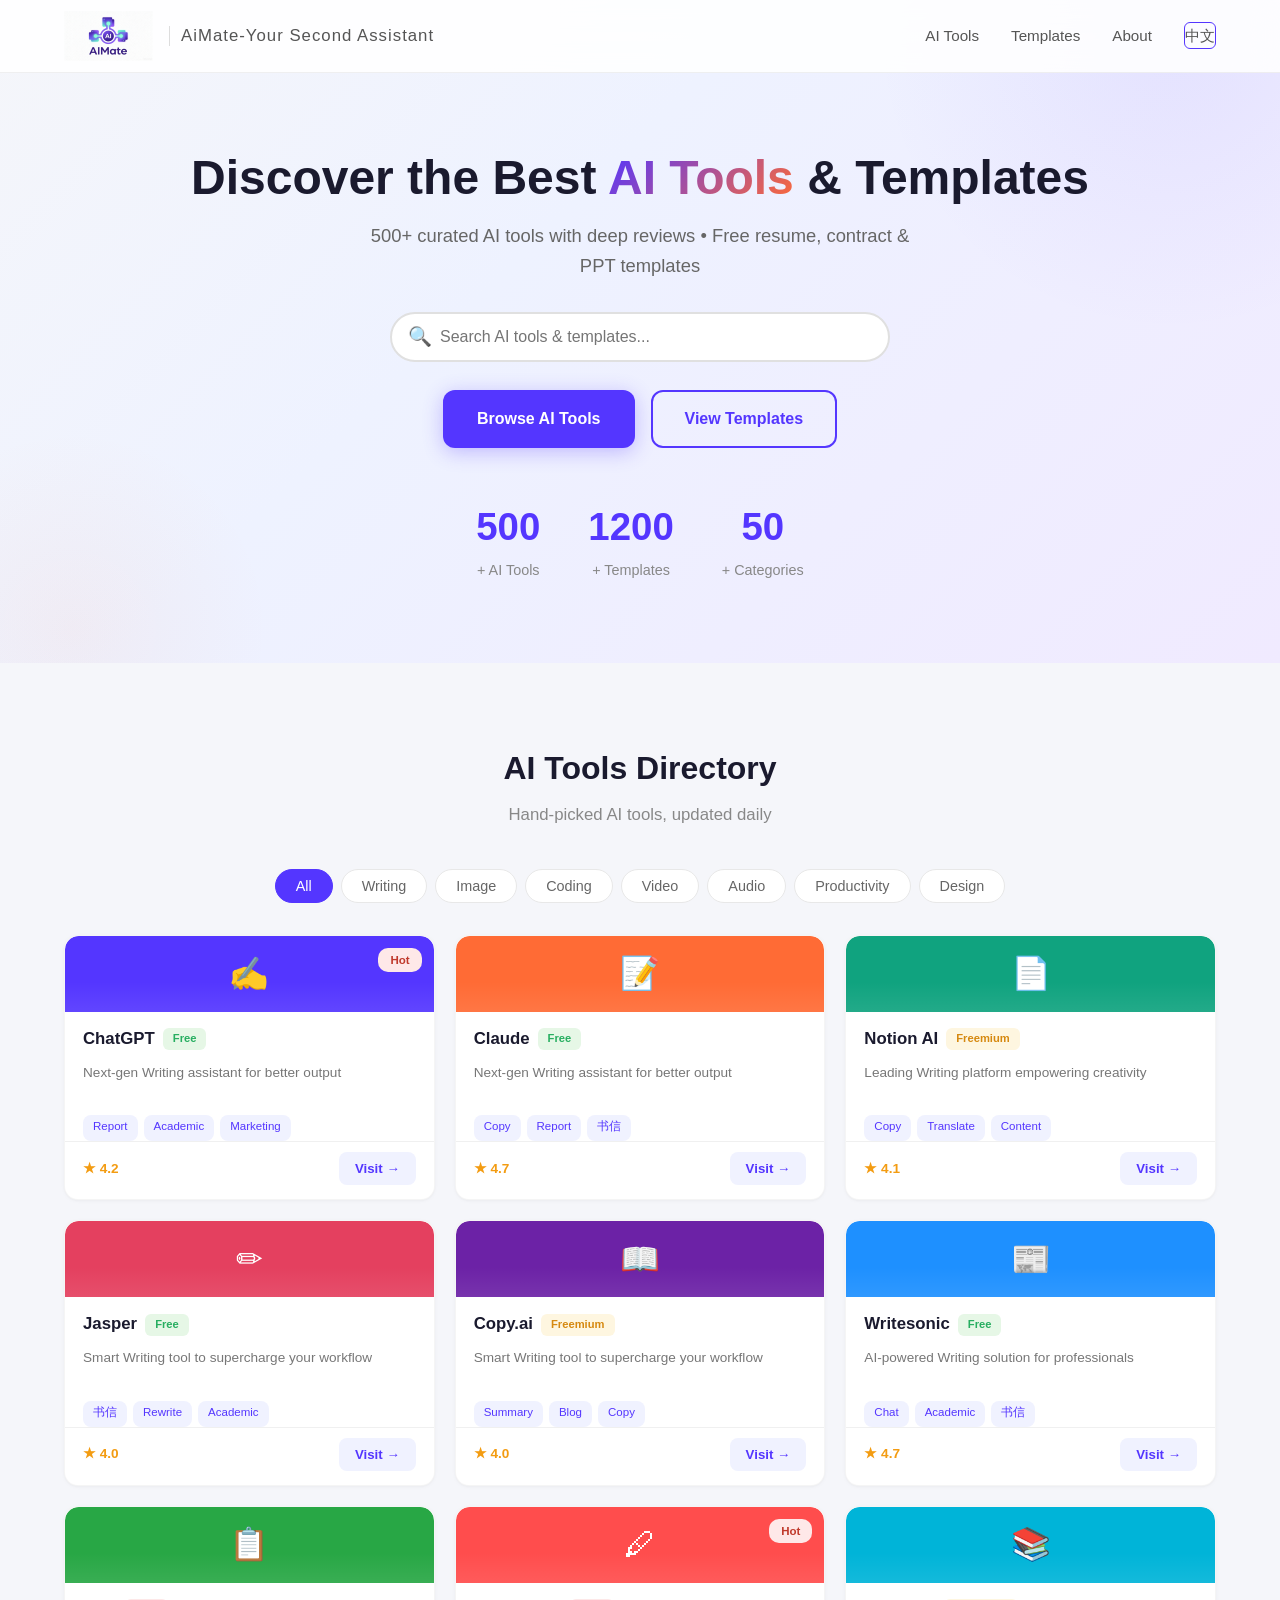
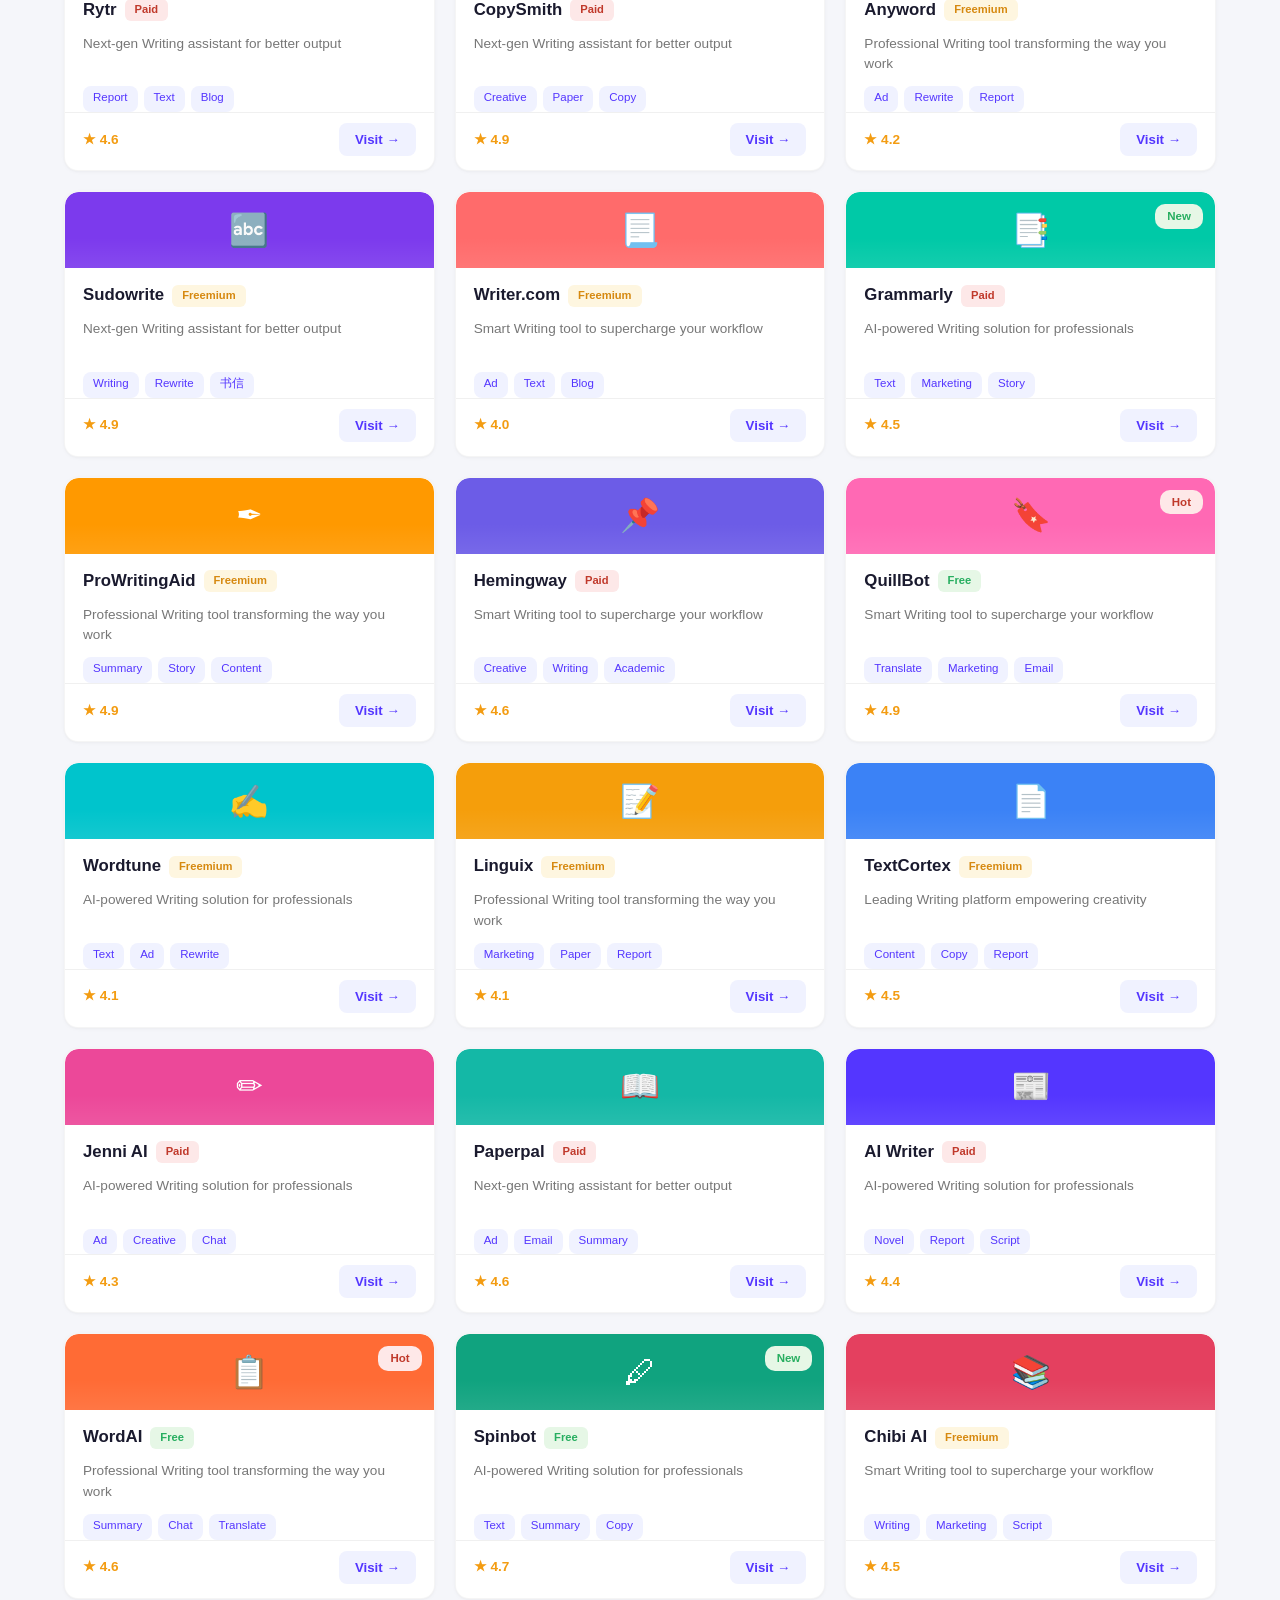
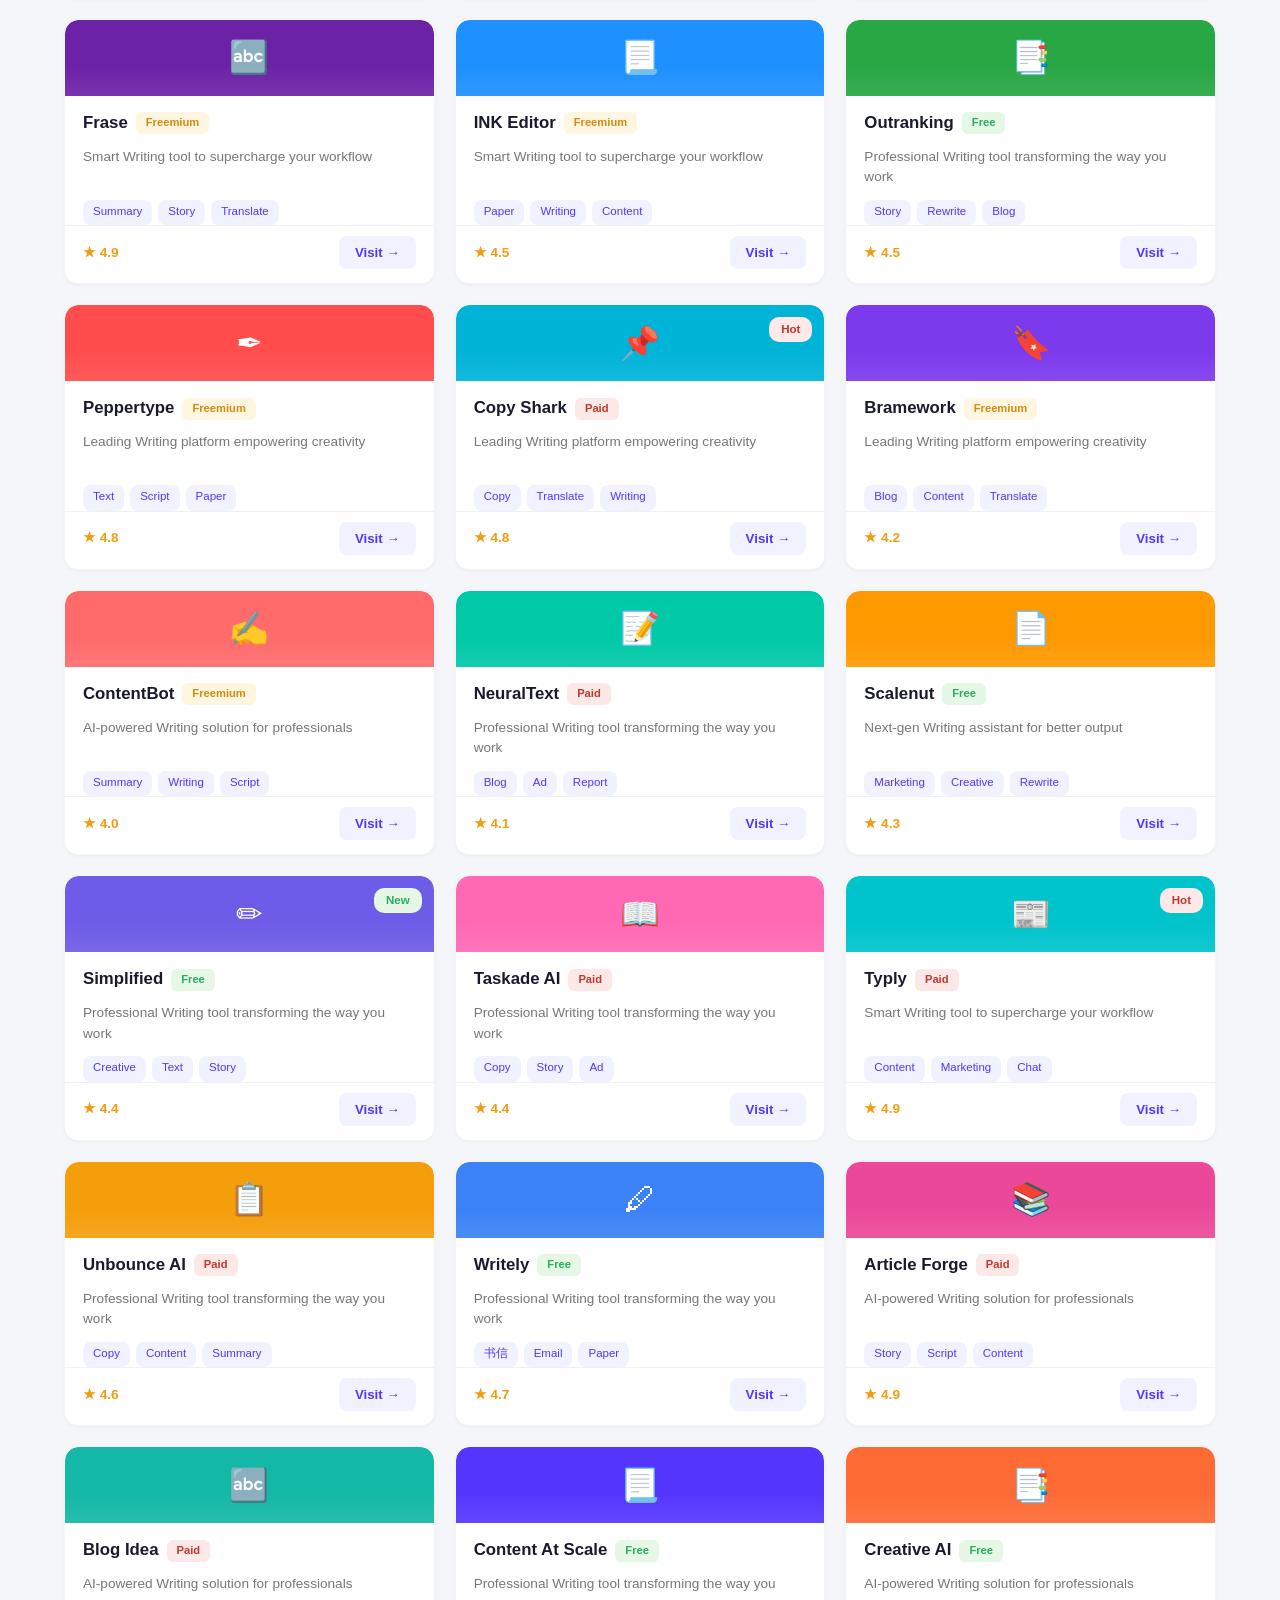
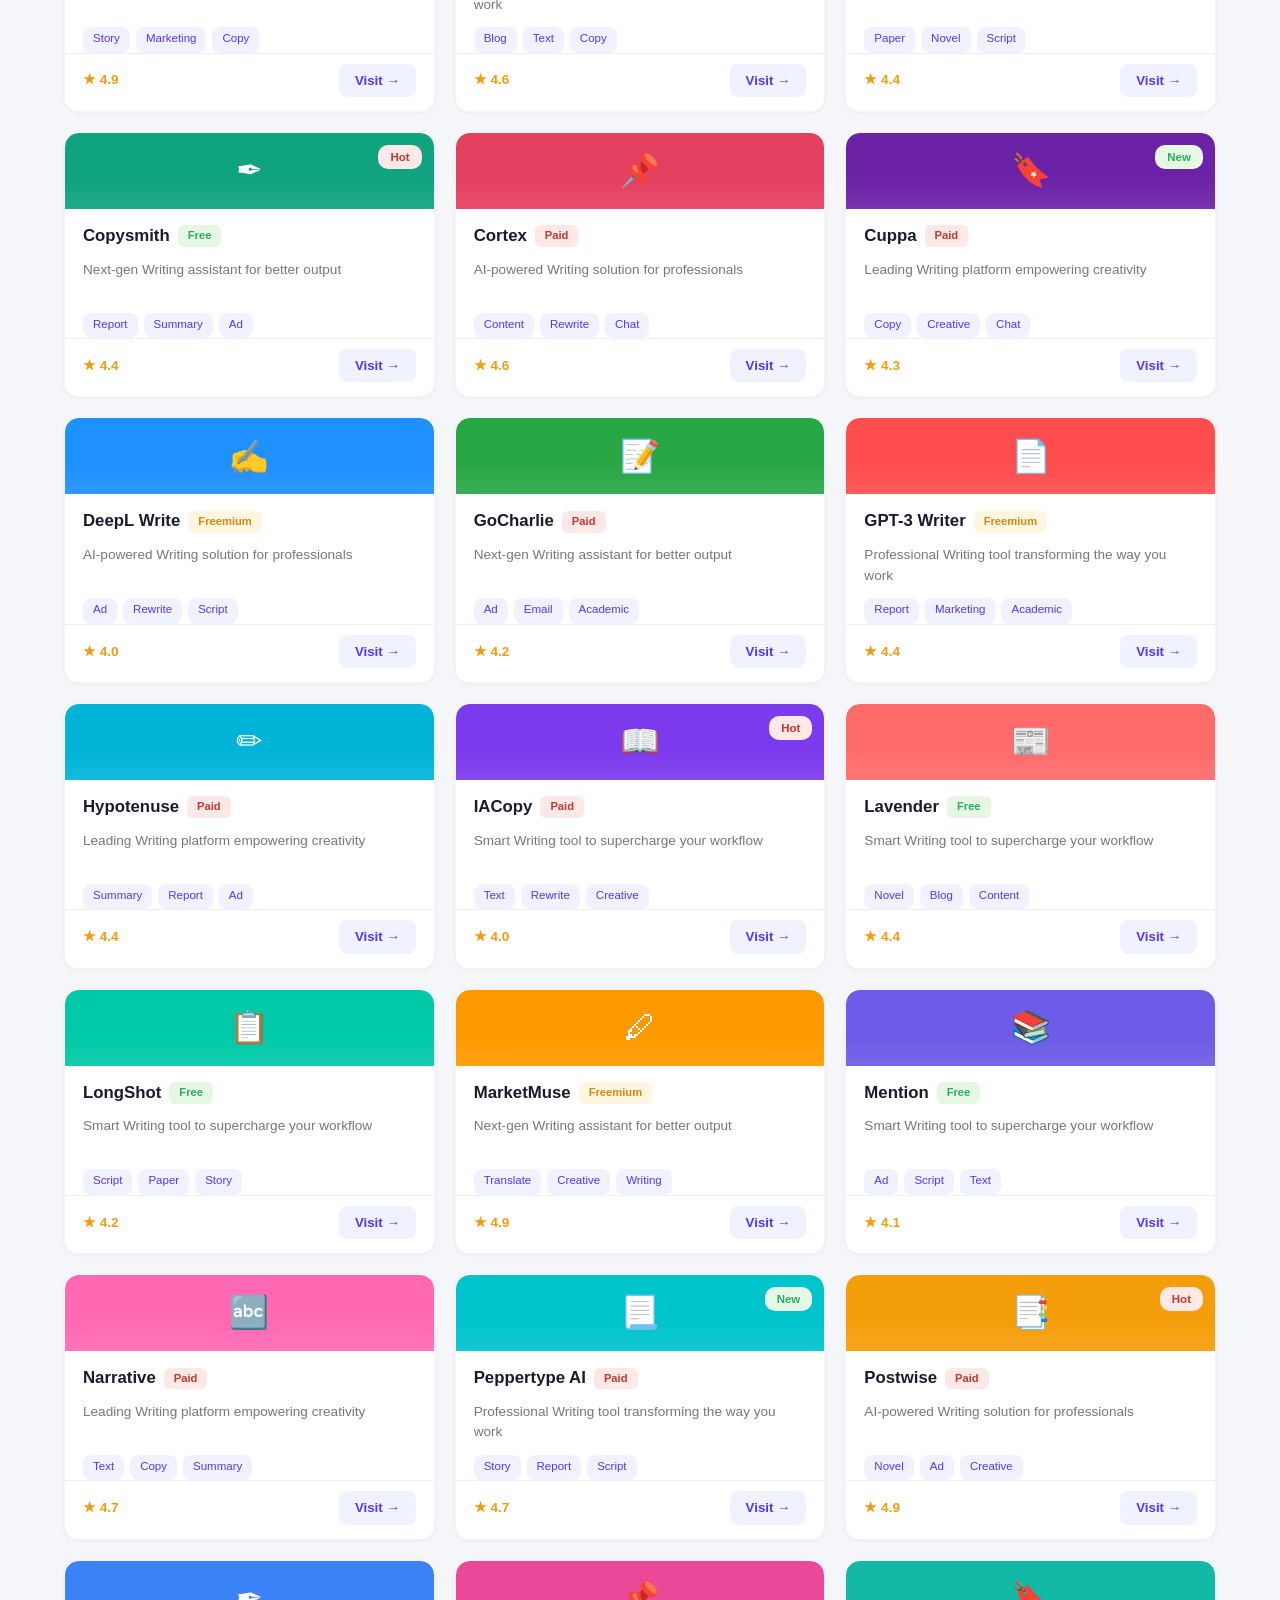
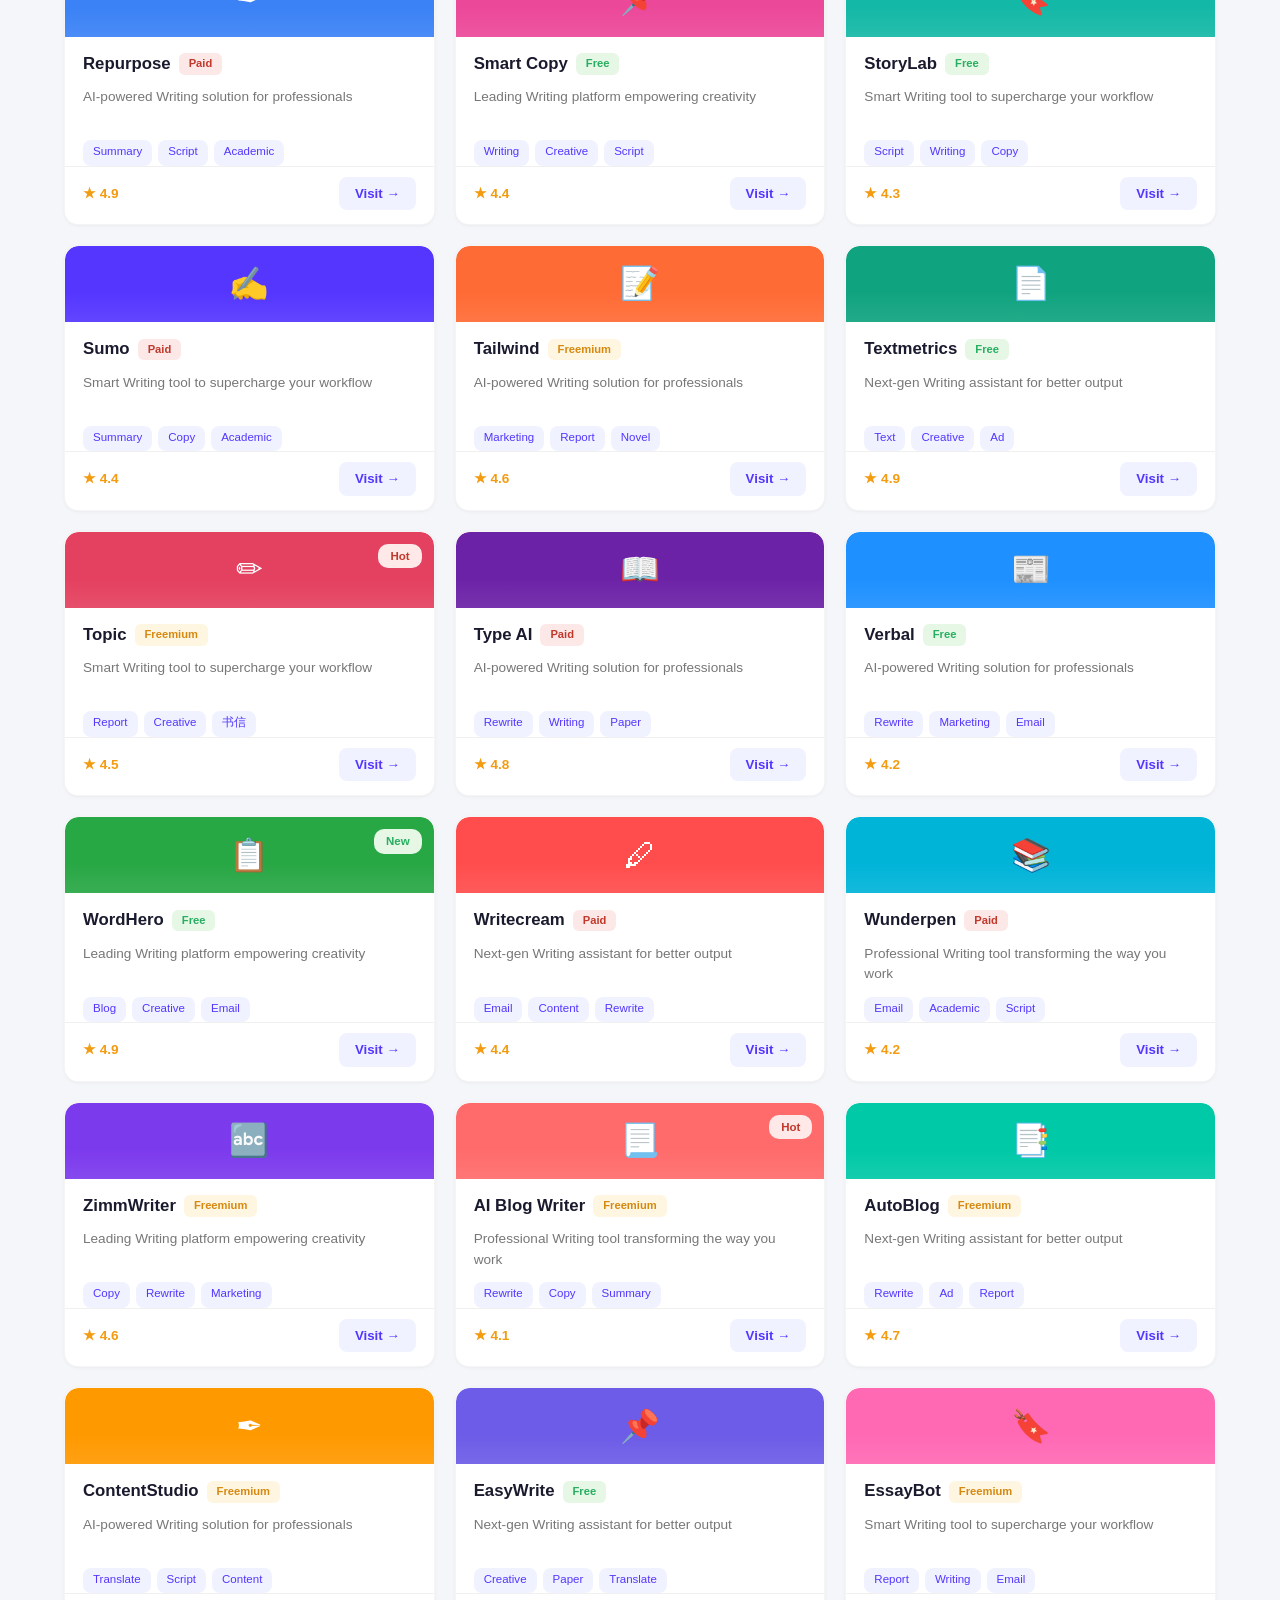
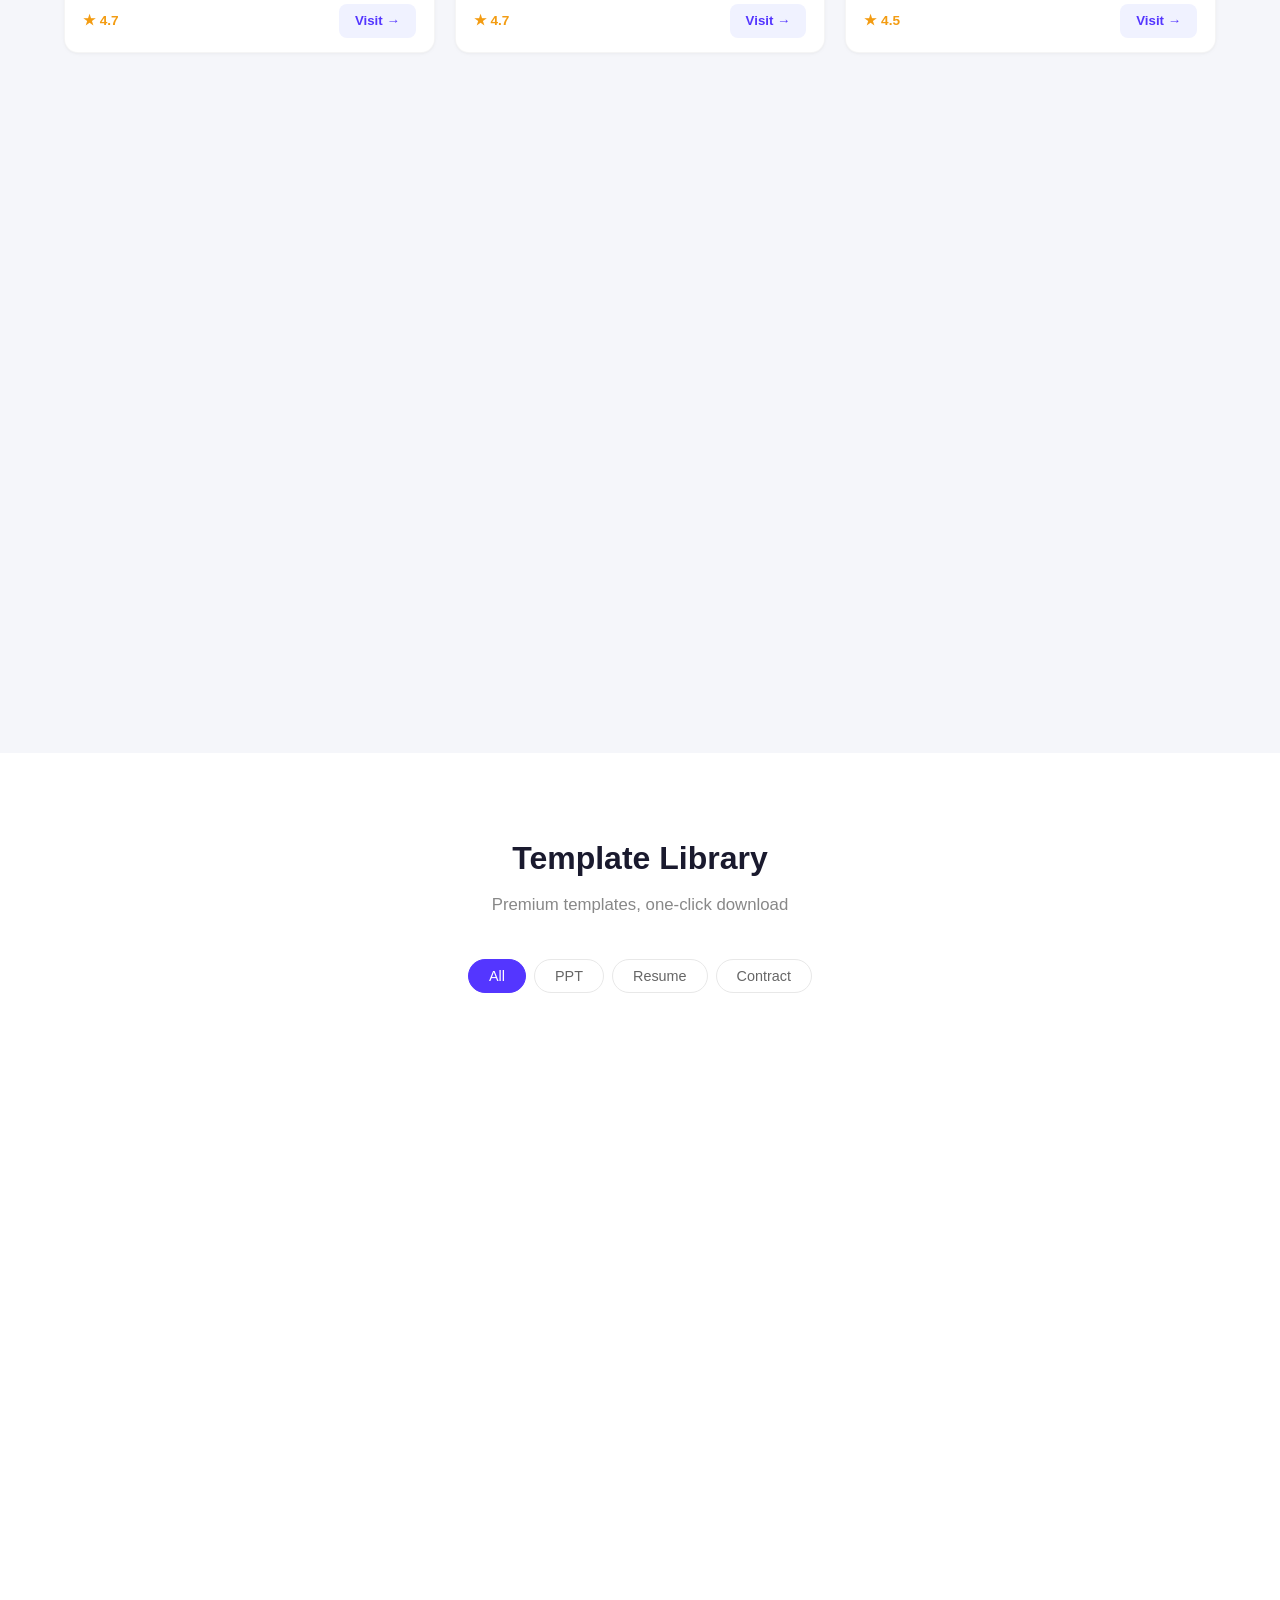
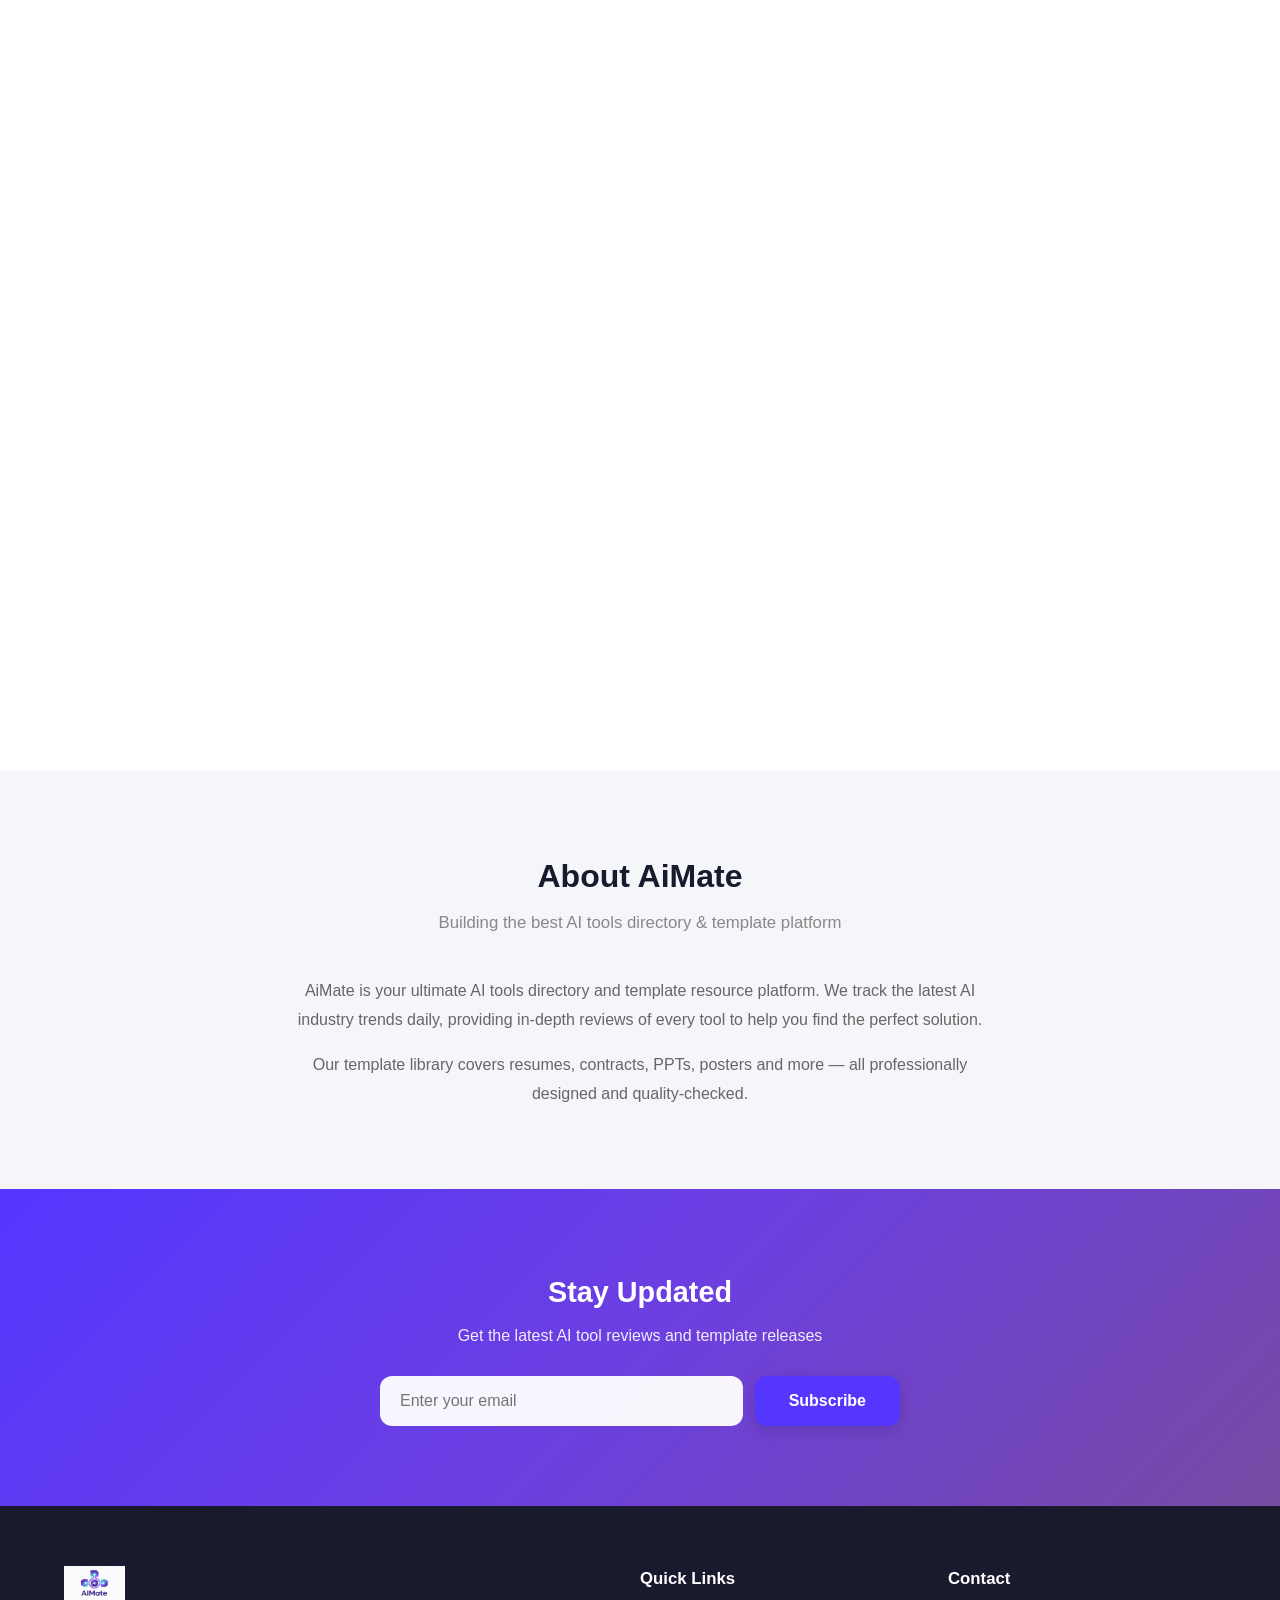
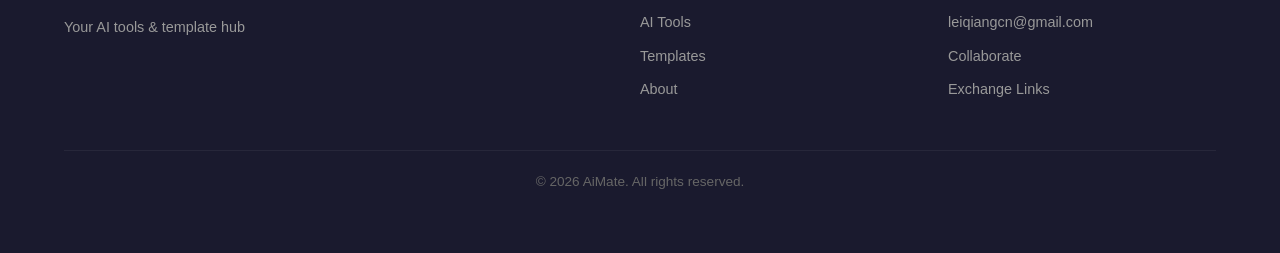
==== index-en.html @ fe13a9c0 "Add files via upload" ====
<!DOCTYPE html>
<html lang="en">
<head>
    <meta charset="UTF-8">
    <meta name="viewport" content="width=device-width, initial-scale=1.0">
    <title>AiMate — AI Tools Directory & Templates</title>
    <meta name="description" content="Discover 500+ curated AI tools with in-depth reviews. Free resume, contract and PPT templates download. Your AI navigation hub.">
    <meta name="keywords" content="AI tools, AI directory, AI navigation, resume templates, contract templates, PPT templates, AI reviews, AIGC, AiMate">
    <meta name="robots" content="index, follow">
    <meta name="author" content="AiMate">
    <meta name="format-detection" content="telephone=no, email=no">

    <meta property="og:title" content="AiMate — AI Tools Directory & Templates">
    <meta property="og:description" content="Your ultimate AI tools directory and template resource platform.">
    <meta property="og:type" content="website">
    <meta property="og:url" content="https://aimate.net">
    <meta property="og:image" content="https://aimate.net/og-image.png">

    <link rel="canonical" href="https://aimate.net">

    <script src="https://cdnjs.cloudflare.com/ajax/libs/jquery/3.7.1/jquery.min.js"></script>
    <link rel="stylesheet" href="css/style.css">
</head>
<body>

<header class="site-header" id="top">
    <div class="container header-inner">
        <a href="/" class="logo"><img src="logo.png" alt="AiMate" class="logo-img"><span class="logo-text">AiMate-Your Second Assistant</span></a>
        <nav class="main-nav" id="mainNav">
            <ul>
                <li><a href="#ai-tools">AI Tools</a></li>
                <li><a href="#templates">Templates</a></li>
                <li><a href="#about">About</a></li>
                <li><a href="index.html" class="lang-switch">中文</a></li>
            </ul>
        </nav>
        <button class="menu-toggle" id="menuToggle" aria-label="Menu">
            <span></span><span></span><span></span>
        </button>
    </div>
</header>

<section class="hero">
    <div class="container hero-content">
        <h1>Discover the Best <span class="gradient-text">AI Tools</span> &amp; Templates</h1>
        <p>500+ curated AI tools with deep reviews &bull; Free resume, contract &amp; PPT templates</p>
        <div class="search-box">
            <input type="text" id="toolSearch" placeholder="Search AI tools &amp; templates..." autocomplete="off">
            <span class="search-icon">🔍</span>
            <button class="search-clear" id="toolSearchClear">✕</button>
        </div>
        <div class="hero-actions">
            <a href="#ai-tools" class="btn btn-primary">Browse AI Tools</a>
            <a href="#templates" class="btn btn-outline">View Templates</a>
        </div>
        <div class="hero-stats">
            <div class="stat-item"><span class="stat-num" data-count="500">0</span><span class="stat-label">+ AI Tools</span></div>
            <div class="stat-item"><span class="stat-num" data-count="1200">0</span><span class="stat-label">+ Templates</span></div>
            <div class="stat-item"><span class="stat-num" data-count="50">0</span><span class="stat-label">+ Categories</span></div>
        </div>
    </div>
</section>

<section class="section" id="ai-tools">
    <div class="container">
        <div class="section-header">
            <h2>AI Tools Directory</h2>
            <p>Hand-picked AI tools, updated daily</p>
        </div>
        <div class="filter-bar">
            <button class="filter-btn active" data-filter="all">All</button>
            <button class="filter-btn" data-filter="writing">Writing</button>
            <button class="filter-btn" data-filter="image">Image</button>
            <button class="filter-btn" data-filter="code">Coding</button>
            <button class="filter-btn" data-filter="video">Video</button>
            <button class="filter-btn" data-filter="audio">Audio</button>
            <button class="filter-btn" data-filter="productivity">Productivity</button>
            <button class="filter-btn" data-filter="design">Design</button>
        </div>
        <div class="tool-grid" id="toolGrid">
        <!-- TOOLS_AUTO_GENERATED_START -->
            <div class="tool-card" data-category="writing" data-name="ChatGPT">
                <div class="card-badge hot">Hot</div>
                <div class="card-icon" style="background:#5436FF">✍</div>
                <div class="card-body">
                    <div class="title-row">
                        <h3>ChatGPT</h3>
                        <div class="card-price price-free">Free</div>
                    </div>
                    <p>Next-gen Writing assistant for better output</p>
                    <div class="card-tags">
                        <span>Report</span><span>Academic</span><span>Marketing</span>
                    </div>
                </div>
                <div class="card-footer">
                    <span class="rating">★ 4.2</span>
                    <a href="https://chat.openai.com" target="_blank" rel="nofollow noopener" class="btn-visit">Visit →</a>
                </div>
            </div>

            <div class="tool-card" data-category="writing" data-name="Claude">
                
                <div class="card-icon" style="background:#FF6B35">📝</div>
                <div class="card-body">
                    <div class="title-row">
                        <h3>Claude</h3>
                        <div class="card-price price-free">Free</div>
                    </div>
                    <p>Next-gen Writing assistant for better output</p>
                    <div class="card-tags">
                        <span>Copy</span><span>Report</span><span>书信</span>
                    </div>
                </div>
                <div class="card-footer">
                    <span class="rating">★ 4.7</span>
                    <a href="https://claude.ai" target="_blank" rel="nofollow noopener" class="btn-visit">Visit →</a>
                </div>
            </div>

            <div class="tool-card" data-category="writing" data-name="Notion AI">
                
                <div class="card-icon" style="background:#10A37F">📄</div>
                <div class="card-body">
                    <div class="title-row">
                        <h3>Notion AI</h3>
                        <div class="card-price price-freemium">Freemium</div>
                    </div>
                    <p>Leading Writing platform empowering creativity</p>
                    <div class="card-tags">
                        <span>Copy</span><span>Translate</span><span>Content</span>
                    </div>
                </div>
                <div class="card-footer">
                    <span class="rating">★ 4.1</span>
                    <a href="https://www.notion.so" target="_blank" rel="nofollow noopener" class="btn-visit">Visit →</a>
                </div>
            </div>

            <div class="tool-card" data-category="writing" data-name="Jasper">
                
                <div class="card-icon" style="background:#E4405F">✏</div>
                <div class="card-body">
                    <div class="title-row">
                        <h3>Jasper</h3>
                        <div class="card-price price-free">Free</div>
                    </div>
                    <p>Smart Writing tool to supercharge your workflow</p>
                    <div class="card-tags">
                        <span>书信</span><span>Rewrite</span><span>Academic</span>
                    </div>
                </div>
                <div class="card-footer">
                    <span class="rating">★ 4.0</span>
                    <a href="https://www.jasper.ai" target="_blank" rel="nofollow noopener" class="btn-visit">Visit →</a>
                </div>
            </div>

            <div class="tool-card" data-category="writing" data-name="Copy.ai">
                
                <div class="card-icon" style="background:#6C22A6">📖</div>
                <div class="card-body">
                    <div class="title-row">
                        <h3>Copy.ai</h3>
                        <div class="card-price price-freemium">Freemium</div>
                    </div>
                    <p>Smart Writing tool to supercharge your workflow</p>
                    <div class="card-tags">
                        <span>Summary</span><span>Blog</span><span>Copy</span>
                    </div>
                </div>
                <div class="card-footer">
                    <span class="rating">★ 4.0</span>
                    <a href="https://www.copyai.com" target="_blank" rel="nofollow noopener" class="btn-visit">Visit →</a>
                </div>
            </div>

            <div class="tool-card" data-category="writing" data-name="Writesonic">
                
                <div class="card-icon" style="background:#1E90FF">📰</div>
                <div class="card-body">
                    <div class="title-row">
                        <h3>Writesonic</h3>
                        <div class="card-price price-free">Free</div>
                    </div>
                    <p>AI-powered Writing solution for professionals</p>
                    <div class="card-tags">
                        <span>Chat</span><span>Academic</span><span>书信</span>
                    </div>
                </div>
                <div class="card-footer">
                    <span class="rating">★ 4.7</span>
                    <a href="https://www.writesonic.com" target="_blank" rel="nofollow noopener" class="btn-visit">Visit →</a>
                </div>
            </div>

            <div class="tool-card" data-category="writing" data-name="Rytr">
                
                <div class="card-icon" style="background:#28A745">📋</div>
                <div class="card-body">
                    <div class="title-row">
                        <h3>Rytr</h3>
                        <div class="card-price price-paid">Paid</div>
                    </div>
                    <p>Next-gen Writing assistant for better output</p>
                    <div class="card-tags">
                        <span>Report</span><span>Text</span><span>Blog</span>
                    </div>
                </div>
                <div class="card-footer">
                    <span class="rating">★ 4.6</span>
                    <a href="https://www.rytr.com" target="_blank" rel="nofollow noopener" class="btn-visit">Visit →</a>
                </div>
            </div>

            <div class="tool-card" data-category="writing" data-name="CopySmith">
                <div class="card-badge hot">Hot</div>
                <div class="card-icon" style="background:#FF4D4D">🖊</div>
                <div class="card-body">
                    <div class="title-row">
                        <h3>CopySmith</h3>
                        <div class="card-price price-paid">Paid</div>
                    </div>
                    <p>Next-gen Writing assistant for better output</p>
                    <div class="card-tags">
                        <span>Creative</span><span>Paper</span><span>Copy</span>
                    </div>
                </div>
                <div class="card-footer">
                    <span class="rating">★ 4.9</span>
                    <a href="https://www.copysmith.com" target="_blank" rel="nofollow noopener" class="btn-visit">Visit →</a>
                </div>
            </div>

            <div class="tool-card" data-category="writing" data-name="Anyword">
                
                <div class="card-icon" style="background:#00B4D8">📚</div>
                <div class="card-body">
                    <div class="title-row">
                        <h3>Anyword</h3>
                        <div class="card-price price-freemium">Freemium</div>
                    </div>
                    <p>Professional Writing tool transforming the way you work</p>
                    <div class="card-tags">
                        <span>Ad</span><span>Rewrite</span><span>Report</span>
                    </div>
                </div>
                <div class="card-footer">
                    <span class="rating">★ 4.2</span>
                    <a href="https://www.anyword.com" target="_blank" rel="nofollow noopener" class="btn-visit">Visit →</a>
                </div>
            </div>

            <div class="tool-card" data-category="writing" data-name="Sudowrite">
                
                <div class="card-icon" style="background:#7C3AED">🔤</div>
                <div class="card-body">
                    <div class="title-row">
                        <h3>Sudowrite</h3>
                        <div class="card-price price-freemium">Freemium</div>
                    </div>
                    <p>Next-gen Writing assistant for better output</p>
                    <div class="card-tags">
                        <span>Writing</span><span>Rewrite</span><span>书信</span>
                    </div>
                </div>
                <div class="card-footer">
                    <span class="rating">★ 4.9</span>
                    <a href="https://www.sudowrite.com" target="_blank" rel="nofollow noopener" class="btn-visit">Visit →</a>
                </div>
            </div>

            <div class="tool-card" data-category="writing" data-name="Writer.com">
                
                <div class="card-icon" style="background:#FF6B6B">📃</div>
                <div class="card-body">
                    <div class="title-row">
                        <h3>Writer.com</h3>
                        <div class="card-price price-freemium">Freemium</div>
                    </div>
                    <p>Smart Writing tool to supercharge your workflow</p>
                    <div class="card-tags">
                        <span>Ad</span><span>Text</span><span>Blog</span>
                    </div>
                </div>
                <div class="card-footer">
                    <span class="rating">★ 4.0</span>
                    <a href="https://www.writercom.com" target="_blank" rel="nofollow noopener" class="btn-visit">Visit →</a>
                </div>
            </div>

            <div class="tool-card" data-category="writing" data-name="Grammarly">
                <div class="card-badge new">New</div>
                <div class="card-icon" style="background:#00C9A7">📑</div>
                <div class="card-body">
                    <div class="title-row">
                        <h3>Grammarly</h3>
                        <div class="card-price price-paid">Paid</div>
                    </div>
                    <p>AI-powered Writing solution for professionals</p>
                    <div class="card-tags">
                        <span>Text</span><span>Marketing</span><span>Story</span>
                    </div>
                </div>
                <div class="card-footer">
                    <span class="rating">★ 4.5</span>
                    <a href="https://www.grammarly.com" target="_blank" rel="nofollow noopener" class="btn-visit">Visit →</a>
                </div>
            </div>

            <div class="tool-card" data-category="writing" data-name="ProWritingAid">
                
                <div class="card-icon" style="background:#FF9900">✒</div>
                <div class="card-body">
                    <div class="title-row">
                        <h3>ProWritingAid</h3>
                        <div class="card-price price-freemium">Freemium</div>
                    </div>
                    <p>Professional Writing tool transforming the way you work</p>
                    <div class="card-tags">
                        <span>Summary</span><span>Story</span><span>Content</span>
                    </div>
                </div>
                <div class="card-footer">
                    <span class="rating">★ 4.9</span>
                    <a href="https://www.prowritingaid.com" target="_blank" rel="nofollow noopener" class="btn-visit">Visit →</a>
                </div>
            </div>

            <div class="tool-card" data-category="writing" data-name="Hemingway">
                
                <div class="card-icon" style="background:#6C5CE7">📌</div>
                <div class="card-body">
                    <div class="title-row">
                        <h3>Hemingway</h3>
                        <div class="card-price price-paid">Paid</div>
                    </div>
                    <p>Smart Writing tool to supercharge your workflow</p>
                    <div class="card-tags">
                        <span>Creative</span><span>Writing</span><span>Academic</span>
                    </div>
                </div>
                <div class="card-footer">
                    <span class="rating">★ 4.6</span>
                    <a href="https://www.hemingway.com" target="_blank" rel="nofollow noopener" class="btn-visit">Visit →</a>
                </div>
            </div>

            <div class="tool-card" data-category="writing" data-name="QuillBot">
                <div class="card-badge hot">Hot</div>
                <div class="card-icon" style="background:#FF69B4">🔖</div>
                <div class="card-body">
                    <div class="title-row">
                        <h3>QuillBot</h3>
                        <div class="card-price price-free">Free</div>
                    </div>
                    <p>Smart Writing tool to supercharge your workflow</p>
                    <div class="card-tags">
                        <span>Translate</span><span>Marketing</span><span>Email</span>
                    </div>
                </div>
                <div class="card-footer">
                    <span class="rating">★ 4.9</span>
                    <a href="https://www.quillbot.com" target="_blank" rel="nofollow noopener" class="btn-visit">Visit →</a>
                </div>
            </div>

            <div class="tool-card" data-category="writing" data-name="Wordtune">
                
                <div class="card-icon" style="background:#00C4CC">✍</div>
                <div class="card-body">
                    <div class="title-row">
                        <h3>Wordtune</h3>
                        <div class="card-price price-freemium">Freemium</div>
                    </div>
                    <p>AI-powered Writing solution for professionals</p>
                    <div class="card-tags">
                        <span>Text</span><span>Ad</span><span>Rewrite</span>
                    </div>
                </div>
                <div class="card-footer">
                    <span class="rating">★ 4.1</span>
                    <a href="https://www.wordtune.com" target="_blank" rel="nofollow noopener" class="btn-visit">Visit →</a>
                </div>
            </div>

            <div class="tool-card" data-category="writing" data-name="Linguix">
                
                <div class="card-icon" style="background:#F59E0B">📝</div>
                <div class="card-body">
                    <div class="title-row">
                        <h3>Linguix</h3>
                        <div class="card-price price-freemium">Freemium</div>
                    </div>
                    <p>Professional Writing tool transforming the way you work</p>
                    <div class="card-tags">
                        <span>Marketing</span><span>Paper</span><span>Report</span>
                    </div>
                </div>
                <div class="card-footer">
                    <span class="rating">★ 4.1</span>
                    <a href="https://www.linguix.com" target="_blank" rel="nofollow noopener" class="btn-visit">Visit →</a>
                </div>
            </div>

            <div class="tool-card" data-category="writing" data-name="TextCortex">
                
                <div class="card-icon" style="background:#3B82F6">📄</div>
                <div class="card-body">
                    <div class="title-row">
                        <h3>TextCortex</h3>
                        <div class="card-price price-freemium">Freemium</div>
                    </div>
                    <p>Leading Writing platform empowering creativity</p>
                    <div class="card-tags">
                        <span>Content</span><span>Copy</span><span>Report</span>
                    </div>
                </div>
                <div class="card-footer">
                    <span class="rating">★ 4.5</span>
                    <a href="https://www.textcortex.com" target="_blank" rel="nofollow noopener" class="btn-visit">Visit →</a>
                </div>
            </div>

            <div class="tool-card" data-category="writing" data-name="Jenni AI">
                
                <div class="card-icon" style="background:#EC4899">✏</div>
                <div class="card-body">
                    <div class="title-row">
                        <h3>Jenni AI</h3>
                        <div class="card-price price-paid">Paid</div>
                    </div>
                    <p>AI-powered Writing solution for professionals</p>
                    <div class="card-tags">
                        <span>Ad</span><span>Creative</span><span>Chat</span>
                    </div>
                </div>
                <div class="card-footer">
                    <span class="rating">★ 4.3</span>
                    <a href="https://www.jenniai.com" target="_blank" rel="nofollow noopener" class="btn-visit">Visit →</a>
                </div>
            </div>

            <div class="tool-card" data-category="writing" data-name="Paperpal">
                
                <div class="card-icon" style="background:#14B8A6">📖</div>
                <div class="card-body">
                    <div class="title-row">
                        <h3>Paperpal</h3>
                        <div class="card-price price-paid">Paid</div>
                    </div>
                    <p>Next-gen Writing assistant for better output</p>
                    <div class="card-tags">
                        <span>Ad</span><span>Email</span><span>Summary</span>
                    </div>
                </div>
                <div class="card-footer">
                    <span class="rating">★ 4.6</span>
                    <a href="https://www.paperpal.com" target="_blank" rel="nofollow noopener" class="btn-visit">Visit →</a>
                </div>
            </div>

            <div class="tool-card" data-category="writing" data-name="AI Writer">
                
                <div class="card-icon" style="background:#5436FF">📰</div>
                <div class="card-body">
                    <div class="title-row">
                        <h3>AI Writer</h3>
                        <div class="card-price price-paid">Paid</div>
                    </div>
                    <p>AI-powered Writing solution for professionals</p>
                    <div class="card-tags">
                        <span>Novel</span><span>Report</span><span>Script</span>
                    </div>
                </div>
                <div class="card-footer">
                    <span class="rating">★ 4.4</span>
                    <a href="https://www.aiwriter.com" target="_blank" rel="nofollow noopener" class="btn-visit">Visit →</a>
                </div>
            </div>

            <div class="tool-card" data-category="writing" data-name="WordAI">
                <div class="card-badge hot">Hot</div>
                <div class="card-icon" style="background:#FF6B35">📋</div>
                <div class="card-body">
                    <div class="title-row">
                        <h3>WordAI</h3>
                        <div class="card-price price-free">Free</div>
                    </div>
                    <p>Professional Writing tool transforming the way you work</p>
                    <div class="card-tags">
                        <span>Summary</span><span>Chat</span><span>Translate</span>
                    </div>
                </div>
                <div class="card-footer">
                    <span class="rating">★ 4.6</span>
                    <a href="https://www.wordai.com" target="_blank" rel="nofollow noopener" class="btn-visit">Visit →</a>
                </div>
            </div>

            <div class="tool-card" data-category="writing" data-name="Spinbot">
                <div class="card-badge new">New</div>
                <div class="card-icon" style="background:#10A37F">🖊</div>
                <div class="card-body">
                    <div class="title-row">
                        <h3>Spinbot</h3>
                        <div class="card-price price-free">Free</div>
                    </div>
                    <p>AI-powered Writing solution for professionals</p>
                    <div class="card-tags">
                        <span>Text</span><span>Summary</span><span>Copy</span>
                    </div>
                </div>
                <div class="card-footer">
                    <span class="rating">★ 4.7</span>
                    <a href="https://www.spinbot.com" target="_blank" rel="nofollow noopener" class="btn-visit">Visit →</a>
                </div>
            </div>

            <div class="tool-card" data-category="writing" data-name="Chibi AI">
                
                <div class="card-icon" style="background:#E4405F">📚</div>
                <div class="card-body">
                    <div class="title-row">
                        <h3>Chibi AI</h3>
                        <div class="card-price price-freemium">Freemium</div>
                    </div>
                    <p>Smart Writing tool to supercharge your workflow</p>
                    <div class="card-tags">
                        <span>Writing</span><span>Marketing</span><span>Script</span>
                    </div>
                </div>
                <div class="card-footer">
                    <span class="rating">★ 4.5</span>
                    <a href="https://www.chibiai.com" target="_blank" rel="nofollow noopener" class="btn-visit">Visit →</a>
                </div>
            </div>

            <div class="tool-card" data-category="writing" data-name="Frase">
                
                <div class="card-icon" style="background:#6C22A6">🔤</div>
                <div class="card-body">
                    <div class="title-row">
                        <h3>Frase</h3>
                        <div class="card-price price-freemium">Freemium</div>
                    </div>
                    <p>Smart Writing tool to supercharge your workflow</p>
                    <div class="card-tags">
                        <span>Summary</span><span>Story</span><span>Translate</span>
                    </div>
                </div>
                <div class="card-footer">
                    <span class="rating">★ 4.9</span>
                    <a href="https://www.frase.com" target="_blank" rel="nofollow noopener" class="btn-visit">Visit →</a>
                </div>
            </div>

            <div class="tool-card" data-category="writing" data-name="INK Editor">
                
                <div class="card-icon" style="background:#1E90FF">📃</div>
                <div class="card-body">
                    <div class="title-row">
                        <h3>INK Editor</h3>
                        <div class="card-price price-freemium">Freemium</div>
                    </div>
                    <p>Smart Writing tool to supercharge your workflow</p>
                    <div class="card-tags">
                        <span>Paper</span><span>Writing</span><span>Content</span>
                    </div>
                </div>
                <div class="card-footer">
                    <span class="rating">★ 4.5</span>
                    <a href="https://www.inkeditor.com" target="_blank" rel="nofollow noopener" class="btn-visit">Visit →</a>
                </div>
            </div>

            <div class="tool-card" data-category="writing" data-name="Outranking">
                
                <div class="card-icon" style="background:#28A745">📑</div>
                <div class="card-body">
                    <div class="title-row">
                        <h3>Outranking</h3>
                        <div class="card-price price-free">Free</div>
                    </div>
                    <p>Professional Writing tool transforming the way you work</p>
                    <div class="card-tags">
                        <span>Story</span><span>Rewrite</span><span>Blog</span>
                    </div>
                </div>
                <div class="card-footer">
                    <span class="rating">★ 4.5</span>
                    <a href="https://www.outranking.com" target="_blank" rel="nofollow noopener" class="btn-visit">Visit →</a>
                </div>
            </div>

            <div class="tool-card" data-category="writing" data-name="Peppertype">
                
                <div class="card-icon" style="background:#FF4D4D">✒</div>
                <div class="card-body">
                    <div class="title-row">
                        <h3>Peppertype</h3>
                        <div class="card-price price-freemium">Freemium</div>
                    </div>
                    <p>Leading Writing platform empowering creativity</p>
                    <div class="card-tags">
                        <span>Text</span><span>Script</span><span>Paper</span>
                    </div>
                </div>
                <div class="card-footer">
                    <span class="rating">★ 4.8</span>
                    <a href="https://www.peppertype.com" target="_blank" rel="nofollow noopener" class="btn-visit">Visit →</a>
                </div>
            </div>

            <div class="tool-card" data-category="writing" data-name="Copy Shark">
                <div class="card-badge hot">Hot</div>
                <div class="card-icon" style="background:#00B4D8">📌</div>
                <div class="card-body">
                    <div class="title-row">
                        <h3>Copy Shark</h3>
                        <div class="card-price price-paid">Paid</div>
                    </div>
                    <p>Leading Writing platform empowering creativity</p>
                    <div class="card-tags">
                        <span>Copy</span><span>Translate</span><span>Writing</span>
                    </div>
                </div>
                <div class="card-footer">
                    <span class="rating">★ 4.8</span>
                    <a href="https://www.copyshark.com" target="_blank" rel="nofollow noopener" class="btn-visit">Visit →</a>
                </div>
            </div>

            <div class="tool-card" data-category="writing" data-name="Bramework">
                
                <div class="card-icon" style="background:#7C3AED">🔖</div>
                <div class="card-body">
                    <div class="title-row">
                        <h3>Bramework</h3>
                        <div class="card-price price-freemium">Freemium</div>
                    </div>
                    <p>Leading Writing platform empowering creativity</p>
                    <div class="card-tags">
                        <span>Blog</span><span>Content</span><span>Translate</span>
                    </div>
                </div>
                <div class="card-footer">
                    <span class="rating">★ 4.2</span>
                    <a href="https://www.bramework.com" target="_blank" rel="nofollow noopener" class="btn-visit">Visit →</a>
                </div>
            </div>

            <div class="tool-card" data-category="writing" data-name="ContentBot">
                
                <div class="card-icon" style="background:#FF6B6B">✍</div>
                <div class="card-body">
                    <div class="title-row">
                        <h3>ContentBot</h3>
                        <div class="card-price price-freemium">Freemium</div>
                    </div>
                    <p>AI-powered Writing solution for professionals</p>
                    <div class="card-tags">
                        <span>Summary</span><span>Writing</span><span>Script</span>
                    </div>
                </div>
                <div class="card-footer">
                    <span class="rating">★ 4.0</span>
                    <a href="https://www.contentbot.com" target="_blank" rel="nofollow noopener" class="btn-visit">Visit →</a>
                </div>
            </div>

            <div class="tool-card" data-category="writing" data-name="NeuralText">
                
                <div class="card-icon" style="background:#00C9A7">📝</div>
                <div class="card-body">
                    <div class="title-row">
                        <h3>NeuralText</h3>
                        <div class="card-price price-paid">Paid</div>
                    </div>
                    <p>Professional Writing tool transforming the way you work</p>
                    <div class="card-tags">
                        <span>Blog</span><span>Ad</span><span>Report</span>
                    </div>
                </div>
                <div class="card-footer">
                    <span class="rating">★ 4.1</span>
                    <a href="https://www.neuraltext.com" target="_blank" rel="nofollow noopener" class="btn-visit">Visit →</a>
                </div>
            </div>

            <div class="tool-card" data-category="writing" data-name="Scalenut">
                
                <div class="card-icon" style="background:#FF9900">📄</div>
                <div class="card-body">
                    <div class="title-row">
                        <h3>Scalenut</h3>
                        <div class="card-price price-free">Free</div>
                    </div>
                    <p>Next-gen Writing assistant for better output</p>
                    <div class="card-tags">
                        <span>Marketing</span><span>Creative</span><span>Rewrite</span>
                    </div>
                </div>
                <div class="card-footer">
                    <span class="rating">★ 4.3</span>
                    <a href="https://www.scalenut.com" target="_blank" rel="nofollow noopener" class="btn-visit">Visit →</a>
                </div>
            </div>

            <div class="tool-card" data-category="writing" data-name="Simplified">
                <div class="card-badge new">New</div>
                <div class="card-icon" style="background:#6C5CE7">✏</div>
                <div class="card-body">
                    <div class="title-row">
                        <h3>Simplified</h3>
                        <div class="card-price price-free">Free</div>
                    </div>
                    <p>Professional Writing tool transforming the way you work</p>
                    <div class="card-tags">
                        <span>Creative</span><span>Text</span><span>Story</span>
                    </div>
                </div>
                <div class="card-footer">
                    <span class="rating">★ 4.4</span>
                    <a href="https://www.simplified.com" target="_blank" rel="nofollow noopener" class="btn-visit">Visit →</a>
                </div>
            </div>

            <div class="tool-card" data-category="writing" data-name="Taskade AI">
                
                <div class="card-icon" style="background:#FF69B4">📖</div>
                <div class="card-body">
                    <div class="title-row">
                        <h3>Taskade AI</h3>
                        <div class="card-price price-paid">Paid</div>
                    </div>
                    <p>Professional Writing tool transforming the way you work</p>
                    <div class="card-tags">
                        <span>Copy</span><span>Story</span><span>Ad</span>
                    </div>
                </div>
                <div class="card-footer">
                    <span class="rating">★ 4.4</span>
                    <a href="https://www.taskadeai.com" target="_blank" rel="nofollow noopener" class="btn-visit">Visit →</a>
                </div>
            </div>

            <div class="tool-card" data-category="writing" data-name="Typly">
                <div class="card-badge hot">Hot</div>
                <div class="card-icon" style="background:#00C4CC">📰</div>
                <div class="card-body">
                    <div class="title-row">
                        <h3>Typly</h3>
                        <div class="card-price price-paid">Paid</div>
                    </div>
                    <p>Smart Writing tool to supercharge your workflow</p>
                    <div class="card-tags">
                        <span>Content</span><span>Marketing</span><span>Chat</span>
                    </div>
                </div>
                <div class="card-footer">
                    <span class="rating">★ 4.9</span>
                    <a href="https://www.typly.com" target="_blank" rel="nofollow noopener" class="btn-visit">Visit →</a>
                </div>
            </div>

            <div class="tool-card" data-category="writing" data-name="Unbounce AI">
                
                <div class="card-icon" style="background:#F59E0B">📋</div>
                <div class="card-body">
                    <div class="title-row">
                        <h3>Unbounce AI</h3>
                        <div class="card-price price-paid">Paid</div>
                    </div>
                    <p>Professional Writing tool transforming the way you work</p>
                    <div class="card-tags">
                        <span>Copy</span><span>Content</span><span>Summary</span>
                    </div>
                </div>
                <div class="card-footer">
                    <span class="rating">★ 4.6</span>
                    <a href="https://www.unbounceai.com" target="_blank" rel="nofollow noopener" class="btn-visit">Visit →</a>
                </div>
            </div>

            <div class="tool-card" data-category="writing" data-name="Writely">
                
                <div class="card-icon" style="background:#3B82F6">🖊</div>
                <div class="card-body">
                    <div class="title-row">
                        <h3>Writely</h3>
                        <div class="card-price price-free">Free</div>
                    </div>
                    <p>Professional Writing tool transforming the way you work</p>
                    <div class="card-tags">
                        <span>书信</span><span>Email</span><span>Paper</span>
                    </div>
                </div>
                <div class="card-footer">
                    <span class="rating">★ 4.7</span>
                    <a href="https://www.writely.com" target="_blank" rel="nofollow noopener" class="btn-visit">Visit →</a>
                </div>
            </div>

            <div class="tool-card" data-category="writing" data-name="Article Forge">
                
                <div class="card-icon" style="background:#EC4899">📚</div>
                <div class="card-body">
                    <div class="title-row">
                        <h3>Article Forge</h3>
                        <div class="card-price price-paid">Paid</div>
                    </div>
                    <p>AI-powered Writing solution for professionals</p>
                    <div class="card-tags">
                        <span>Story</span><span>Script</span><span>Content</span>
                    </div>
                </div>
                <div class="card-footer">
                    <span class="rating">★ 4.9</span>
                    <a href="https://www.articleforge.com" target="_blank" rel="nofollow noopener" class="btn-visit">Visit →</a>
                </div>
            </div>

            <div class="tool-card" data-category="writing" data-name="Blog Idea">
                
                <div class="card-icon" style="background:#14B8A6">🔤</div>
                <div class="card-body">
                    <div class="title-row">
                        <h3>Blog Idea</h3>
                        <div class="card-price price-paid">Paid</div>
                    </div>
                    <p>AI-powered Writing solution for professionals</p>
                    <div class="card-tags">
                        <span>Story</span><span>Marketing</span><span>Copy</span>
                    </div>
                </div>
                <div class="card-footer">
                    <span class="rating">★ 4.9</span>
                    <a href="https://www.blogidea.com" target="_blank" rel="nofollow noopener" class="btn-visit">Visit →</a>
                </div>
            </div>

            <div class="tool-card" data-category="writing" data-name="Content At Scale">
                
                <div class="card-icon" style="background:#5436FF">📃</div>
                <div class="card-body">
                    <div class="title-row">
                        <h3>Content At Scale</h3>
                        <div class="card-price price-free">Free</div>
                    </div>
                    <p>Professional Writing tool transforming the way you work</p>
                    <div class="card-tags">
                        <span>Blog</span><span>Text</span><span>Copy</span>
                    </div>
                </div>
                <div class="card-footer">
                    <span class="rating">★ 4.6</span>
                    <a href="https://www.contentatscale.com" target="_blank" rel="nofollow noopener" class="btn-visit">Visit →</a>
                </div>
            </div>

            <div class="tool-card" data-category="writing" data-name="Creative AI">
                
                <div class="card-icon" style="background:#FF6B35">📑</div>
                <div class="card-body">
                    <div class="title-row">
                        <h3>Creative AI</h3>
                        <div class="card-price price-free">Free</div>
                    </div>
                    <p>AI-powered Writing solution for professionals</p>
                    <div class="card-tags">
                        <span>Paper</span><span>Novel</span><span>Script</span>
                    </div>
                </div>
                <div class="card-footer">
                    <span class="rating">★ 4.4</span>
                    <a href="https://www.creativeai.com" target="_blank" rel="nofollow noopener" class="btn-visit">Visit →</a>
                </div>
            </div>

            <div class="tool-card" data-category="writing" data-name="Copysmith">
                <div class="card-badge hot">Hot</div>
                <div class="card-icon" style="background:#10A37F">✒</div>
                <div class="card-body">
                    <div class="title-row">
                        <h3>Copysmith</h3>
                        <div class="card-price price-free">Free</div>
                    </div>
                    <p>Next-gen Writing assistant for better output</p>
                    <div class="card-tags">
                        <span>Report</span><span>Summary</span><span>Ad</span>
                    </div>
                </div>
                <div class="card-footer">
                    <span class="rating">★ 4.4</span>
                    <a href="https://www.copysmith.com" target="_blank" rel="nofollow noopener" class="btn-visit">Visit →</a>
                </div>
            </div>

            <div class="tool-card" data-category="writing" data-name="Cortex">
                
                <div class="card-icon" style="background:#E4405F">📌</div>
                <div class="card-body">
                    <div class="title-row">
                        <h3>Cortex</h3>
                        <div class="card-price price-paid">Paid</div>
                    </div>
                    <p>AI-powered Writing solution for professionals</p>
                    <div class="card-tags">
                        <span>Content</span><span>Rewrite</span><span>Chat</span>
                    </div>
                </div>
                <div class="card-footer">
                    <span class="rating">★ 4.6</span>
                    <a href="https://www.cortex.com" target="_blank" rel="nofollow noopener" class="btn-visit">Visit →</a>
                </div>
            </div>

            <div class="tool-card" data-category="writing" data-name="Cuppa">
                <div class="card-badge new">New</div>
                <div class="card-icon" style="background:#6C22A6">🔖</div>
                <div class="card-body">
                    <div class="title-row">
                        <h3>Cuppa</h3>
                        <div class="card-price price-paid">Paid</div>
                    </div>
                    <p>Leading Writing platform empowering creativity</p>
                    <div class="card-tags">
                        <span>Copy</span><span>Creative</span><span>Chat</span>
                    </div>
                </div>
                <div class="card-footer">
                    <span class="rating">★ 4.3</span>
                    <a href="https://www.cuppa.com" target="_blank" rel="nofollow noopener" class="btn-visit">Visit →</a>
                </div>
            </div>

            <div class="tool-card" data-category="writing" data-name="DeepL Write">
                
                <div class="card-icon" style="background:#1E90FF">✍</div>
                <div class="card-body">
                    <div class="title-row">
                        <h3>DeepL Write</h3>
                        <div class="card-price price-freemium">Freemium</div>
                    </div>
                    <p>AI-powered Writing solution for professionals</p>
                    <div class="card-tags">
                        <span>Ad</span><span>Rewrite</span><span>Script</span>
                    </div>
                </div>
                <div class="card-footer">
                    <span class="rating">★ 4.0</span>
                    <a href="https://www.deeplwrite.com" target="_blank" rel="nofollow noopener" class="btn-visit">Visit →</a>
                </div>
            </div>

            <div class="tool-card" data-category="writing" data-name="GoCharlie">
                
                <div class="card-icon" style="background:#28A745">📝</div>
                <div class="card-body">
                    <div class="title-row">
                        <h3>GoCharlie</h3>
                        <div class="card-price price-paid">Paid</div>
                    </div>
                    <p>Next-gen Writing assistant for better output</p>
                    <div class="card-tags">
                        <span>Ad</span><span>Email</span><span>Academic</span>
                    </div>
                </div>
                <div class="card-footer">
                    <span class="rating">★ 4.2</span>
                    <a href="https://www.gocharlie.com" target="_blank" rel="nofollow noopener" class="btn-visit">Visit →</a>
                </div>
            </div>

            <div class="tool-card" data-category="writing" data-name="GPT-3 Writer">
                
                <div class="card-icon" style="background:#FF4D4D">📄</div>
                <div class="card-body">
                    <div class="title-row">
                        <h3>GPT-3 Writer</h3>
                        <div class="card-price price-freemium">Freemium</div>
                    </div>
                    <p>Professional Writing tool transforming the way you work</p>
                    <div class="card-tags">
                        <span>Report</span><span>Marketing</span><span>Academic</span>
                    </div>
                </div>
                <div class="card-footer">
                    <span class="rating">★ 4.4</span>
                    <a href="https://www.gpt3writer.com" target="_blank" rel="nofollow noopener" class="btn-visit">Visit →</a>
                </div>
            </div>

            <div class="tool-card" data-category="writing" data-name="Hypotenuse">
                
                <div class="card-icon" style="background:#00B4D8">✏</div>
                <div class="card-body">
                    <div class="title-row">
                        <h3>Hypotenuse</h3>
                        <div class="card-price price-paid">Paid</div>
                    </div>
                    <p>Leading Writing platform empowering creativity</p>
                    <div class="card-tags">
                        <span>Summary</span><span>Report</span><span>Ad</span>
                    </div>
                </div>
                <div class="card-footer">
                    <span class="rating">★ 4.4</span>
                    <a href="https://www.hypotenuse.com" target="_blank" rel="nofollow noopener" class="btn-visit">Visit →</a>
                </div>
            </div>

            <div class="tool-card" data-category="writing" data-name="IACopy">
                <div class="card-badge hot">Hot</div>
                <div class="card-icon" style="background:#7C3AED">📖</div>
                <div class="card-body">
                    <div class="title-row">
                        <h3>IACopy</h3>
                        <div class="card-price price-paid">Paid</div>
                    </div>
                    <p>Smart Writing tool to supercharge your workflow</p>
                    <div class="card-tags">
                        <span>Text</span><span>Rewrite</span><span>Creative</span>
                    </div>
                </div>
                <div class="card-footer">
                    <span class="rating">★ 4.0</span>
                    <a href="https://www.iacopy.com" target="_blank" rel="nofollow noopener" class="btn-visit">Visit →</a>
                </div>
            </div>

            <div class="tool-card" data-category="writing" data-name="Lavender">
                
                <div class="card-icon" style="background:#FF6B6B">📰</div>
                <div class="card-body">
                    <div class="title-row">
                        <h3>Lavender</h3>
                        <div class="card-price price-free">Free</div>
                    </div>
                    <p>Smart Writing tool to supercharge your workflow</p>
                    <div class="card-tags">
                        <span>Novel</span><span>Blog</span><span>Content</span>
                    </div>
                </div>
                <div class="card-footer">
                    <span class="rating">★ 4.4</span>
                    <a href="https://www.lavender.com" target="_blank" rel="nofollow noopener" class="btn-visit">Visit →</a>
                </div>
            </div>

            <div class="tool-card" data-category="writing" data-name="LongShot">
                
                <div class="card-icon" style="background:#00C9A7">📋</div>
                <div class="card-body">
                    <div class="title-row">
                        <h3>LongShot</h3>
                        <div class="card-price price-free">Free</div>
                    </div>
                    <p>Smart Writing tool to supercharge your workflow</p>
                    <div class="card-tags">
                        <span>Script</span><span>Paper</span><span>Story</span>
                    </div>
                </div>
                <div class="card-footer">
                    <span class="rating">★ 4.2</span>
                    <a href="https://www.longshot.com" target="_blank" rel="nofollow noopener" class="btn-visit">Visit →</a>
                </div>
            </div>

            <div class="tool-card" data-category="writing" data-name="MarketMuse">
                
                <div class="card-icon" style="background:#FF9900">🖊</div>
                <div class="card-body">
                    <div class="title-row">
                        <h3>MarketMuse</h3>
                        <div class="card-price price-freemium">Freemium</div>
                    </div>
                    <p>Next-gen Writing assistant for better output</p>
                    <div class="card-tags">
                        <span>Translate</span><span>Creative</span><span>Writing</span>
                    </div>
                </div>
                <div class="card-footer">
                    <span class="rating">★ 4.9</span>
                    <a href="https://www.marketmuse.com" target="_blank" rel="nofollow noopener" class="btn-visit">Visit →</a>
                </div>
            </div>

            <div class="tool-card" data-category="writing" data-name="Mention">
                
                <div class="card-icon" style="background:#6C5CE7">📚</div>
                <div class="card-body">
                    <div class="title-row">
                        <h3>Mention</h3>
                        <div class="card-price price-free">Free</div>
                    </div>
                    <p>Smart Writing tool to supercharge your workflow</p>
                    <div class="card-tags">
                        <span>Ad</span><span>Script</span><span>Text</span>
                    </div>
                </div>
                <div class="card-footer">
                    <span class="rating">★ 4.1</span>
                    <a href="https://www.mention.com" target="_blank" rel="nofollow noopener" class="btn-visit">Visit →</a>
                </div>
            </div>

            <div class="tool-card" data-category="writing" data-name="Narrative">
                
                <div class="card-icon" style="background:#FF69B4">🔤</div>
                <div class="card-body">
                    <div class="title-row">
                        <h3>Narrative</h3>
                        <div class="card-price price-paid">Paid</div>
                    </div>
                    <p>Leading Writing platform empowering creativity</p>
                    <div class="card-tags">
                        <span>Text</span><span>Copy</span><span>Summary</span>
                    </div>
                </div>
                <div class="card-footer">
                    <span class="rating">★ 4.7</span>
                    <a href="https://www.narrative.com" target="_blank" rel="nofollow noopener" class="btn-visit">Visit →</a>
                </div>
            </div>

            <div class="tool-card" data-category="writing" data-name="Peppertype AI">
                <div class="card-badge new">New</div>
                <div class="card-icon" style="background:#00C4CC">📃</div>
                <div class="card-body">
                    <div class="title-row">
                        <h3>Peppertype AI</h3>
                        <div class="card-price price-paid">Paid</div>
                    </div>
                    <p>Professional Writing tool transforming the way you work</p>
                    <div class="card-tags">
                        <span>Story</span><span>Report</span><span>Script</span>
                    </div>
                </div>
                <div class="card-footer">
                    <span class="rating">★ 4.7</span>
                    <a href="https://www.peppertypeai.com" target="_blank" rel="nofollow noopener" class="btn-visit">Visit →</a>
                </div>
            </div>

            <div class="tool-card" data-category="writing" data-name="Postwise">
                <div class="card-badge hot">Hot</div>
                <div class="card-icon" style="background:#F59E0B">📑</div>
                <div class="card-body">
                    <div class="title-row">
                        <h3>Postwise</h3>
                        <div class="card-price price-paid">Paid</div>
                    </div>
                    <p>AI-powered Writing solution for professionals</p>
                    <div class="card-tags">
                        <span>Novel</span><span>Ad</span><span>Creative</span>
                    </div>
                </div>
                <div class="card-footer">
                    <span class="rating">★ 4.9</span>
                    <a href="https://www.postwise.com" target="_blank" rel="nofollow noopener" class="btn-visit">Visit →</a>
                </div>
            </div>

            <div class="tool-card" data-category="writing" data-name="Repurpose">
                
                <div class="card-icon" style="background:#3B82F6">✒</div>
                <div class="card-body">
                    <div class="title-row">
                        <h3>Repurpose</h3>
                        <div class="card-price price-paid">Paid</div>
                    </div>
                    <p>AI-powered Writing solution for professionals</p>
                    <div class="card-tags">
                        <span>Summary</span><span>Script</span><span>Academic</span>
                    </div>
                </div>
                <div class="card-footer">
                    <span class="rating">★ 4.9</span>
                    <a href="https://www.repurpose.com" target="_blank" rel="nofollow noopener" class="btn-visit">Visit →</a>
                </div>
            </div>

            <div class="tool-card" data-category="writing" data-name="Smart Copy">
                
                <div class="card-icon" style="background:#EC4899">📌</div>
                <div class="card-body">
                    <div class="title-row">
                        <h3>Smart Copy</h3>
                        <div class="card-price price-free">Free</div>
                    </div>
                    <p>Leading Writing platform empowering creativity</p>
                    <div class="card-tags">
                        <span>Writing</span><span>Creative</span><span>Script</span>
                    </div>
                </div>
                <div class="card-footer">
                    <span class="rating">★ 4.4</span>
                    <a href="https://www.smartcopy.com" target="_blank" rel="nofollow noopener" class="btn-visit">Visit →</a>
                </div>
            </div>

            <div class="tool-card" data-category="writing" data-name="StoryLab">
                
                <div class="card-icon" style="background:#14B8A6">🔖</div>
                <div class="card-body">
                    <div class="title-row">
                        <h3>StoryLab</h3>
                        <div class="card-price price-free">Free</div>
                    </div>
                    <p>Smart Writing tool to supercharge your workflow</p>
                    <div class="card-tags">
                        <span>Script</span><span>Writing</span><span>Copy</span>
                    </div>
                </div>
                <div class="card-footer">
                    <span class="rating">★ 4.3</span>
                    <a href="https://www.storylab.com" target="_blank" rel="nofollow noopener" class="btn-visit">Visit →</a>
                </div>
            </div>

            <div class="tool-card" data-category="writing" data-name="Sumo">
                
                <div class="card-icon" style="background:#5436FF">✍</div>
                <div class="card-body">
                    <div class="title-row">
                        <h3>Sumo</h3>
                        <div class="card-price price-paid">Paid</div>
                    </div>
                    <p>Smart Writing tool to supercharge your workflow</p>
                    <div class="card-tags">
                        <span>Summary</span><span>Copy</span><span>Academic</span>
                    </div>
                </div>
                <div class="card-footer">
                    <span class="rating">★ 4.4</span>
                    <a href="https://www.sumo.com" target="_blank" rel="nofollow noopener" class="btn-visit">Visit →</a>
                </div>
            </div>

            <div class="tool-card" data-category="writing" data-name="Tailwind">
                
                <div class="card-icon" style="background:#FF6B35">📝</div>
                <div class="card-body">
                    <div class="title-row">
                        <h3>Tailwind</h3>
                        <div class="card-price price-freemium">Freemium</div>
                    </div>
                    <p>AI-powered Writing solution for professionals</p>
                    <div class="card-tags">
                        <span>Marketing</span><span>Report</span><span>Novel</span>
                    </div>
                </div>
                <div class="card-footer">
                    <span class="rating">★ 4.6</span>
                    <a href="https://www.tailwind.com" target="_blank" rel="nofollow noopener" class="btn-visit">Visit →</a>
                </div>
            </div>

            <div class="tool-card" data-category="writing" data-name="Textmetrics">
                
                <div class="card-icon" style="background:#10A37F">📄</div>
                <div class="card-body">
                    <div class="title-row">
                        <h3>Textmetrics</h3>
                        <div class="card-price price-free">Free</div>
                    </div>
                    <p>Next-gen Writing assistant for better output</p>
                    <div class="card-tags">
                        <span>Text</span><span>Creative</span><span>Ad</span>
                    </div>
                </div>
                <div class="card-footer">
                    <span class="rating">★ 4.9</span>
                    <a href="https://www.textmetrics.com" target="_blank" rel="nofollow noopener" class="btn-visit">Visit →</a>
                </div>
            </div>

            <div class="tool-card" data-category="writing" data-name="Topic">
                <div class="card-badge hot">Hot</div>
                <div class="card-icon" style="background:#E4405F">✏</div>
                <div class="card-body">
                    <div class="title-row">
                        <h3>Topic</h3>
                        <div class="card-price price-freemium">Freemium</div>
                    </div>
                    <p>Smart Writing tool to supercharge your workflow</p>
                    <div class="card-tags">
                        <span>Report</span><span>Creative</span><span>书信</span>
                    </div>
                </div>
                <div class="card-footer">
                    <span class="rating">★ 4.5</span>
                    <a href="https://www.topic.com" target="_blank" rel="nofollow noopener" class="btn-visit">Visit →</a>
                </div>
            </div>

            <div class="tool-card" data-category="writing" data-name="Type AI">
                
                <div class="card-icon" style="background:#6C22A6">📖</div>
                <div class="card-body">
                    <div class="title-row">
                        <h3>Type AI</h3>
                        <div class="card-price price-paid">Paid</div>
                    </div>
                    <p>AI-powered Writing solution for professionals</p>
                    <div class="card-tags">
                        <span>Rewrite</span><span>Writing</span><span>Paper</span>
                    </div>
                </div>
                <div class="card-footer">
                    <span class="rating">★ 4.8</span>
                    <a href="https://www.typeai.com" target="_blank" rel="nofollow noopener" class="btn-visit">Visit →</a>
                </div>
            </div>

            <div class="tool-card" data-category="writing" data-name="Verbal">
                
                <div class="card-icon" style="background:#1E90FF">📰</div>
                <div class="card-body">
                    <div class="title-row">
                        <h3>Verbal</h3>
                        <div class="card-price price-free">Free</div>
                    </div>
                    <p>AI-powered Writing solution for professionals</p>
                    <div class="card-tags">
                        <span>Rewrite</span><span>Marketing</span><span>Email</span>
                    </div>
                </div>
                <div class="card-footer">
                    <span class="rating">★ 4.2</span>
                    <a href="https://www.verbal.com" target="_blank" rel="nofollow noopener" class="btn-visit">Visit →</a>
                </div>
            </div>

            <div class="tool-card" data-category="writing" data-name="WordHero">
                <div class="card-badge new">New</div>
                <div class="card-icon" style="background:#28A745">📋</div>
                <div class="card-body">
                    <div class="title-row">
                        <h3>WordHero</h3>
                        <div class="card-price price-free">Free</div>
                    </div>
                    <p>Leading Writing platform empowering creativity</p>
                    <div class="card-tags">
                        <span>Blog</span><span>Creative</span><span>Email</span>
                    </div>
                </div>
                <div class="card-footer">
                    <span class="rating">★ 4.9</span>
                    <a href="https://www.wordhero.com" target="_blank" rel="nofollow noopener" class="btn-visit">Visit →</a>
                </div>
            </div>

            <div class="tool-card" data-category="writing" data-name="Writecream">
                
                <div class="card-icon" style="background:#FF4D4D">🖊</div>
                <div class="card-body">
                    <div class="title-row">
                        <h3>Writecream</h3>
                        <div class="card-price price-paid">Paid</div>
                    </div>
                    <p>Next-gen Writing assistant for better output</p>
                    <div class="card-tags">
                        <span>Email</span><span>Content</span><span>Rewrite</span>
                    </div>
                </div>
                <div class="card-footer">
                    <span class="rating">★ 4.4</span>
                    <a href="https://www.writecream.com" target="_blank" rel="nofollow noopener" class="btn-visit">Visit →</a>
                </div>
            </div>

            <div class="tool-card" data-category="writing" data-name="Wunderpen">
                
                <div class="card-icon" style="background:#00B4D8">📚</div>
                <div class="card-body">
                    <div class="title-row">
                        <h3>Wunderpen</h3>
                        <div class="card-price price-paid">Paid</div>
                    </div>
                    <p>Professional Writing tool transforming the way you work</p>
                    <div class="card-tags">
                        <span>Email</span><span>Academic</span><span>Script</span>
                    </div>
                </div>
                <div class="card-footer">
                    <span class="rating">★ 4.2</span>
                    <a href="https://www.wunderpen.com" target="_blank" rel="nofollow noopener" class="btn-visit">Visit →</a>
                </div>
            </div>

            <div class="tool-card" data-category="writing" data-name="ZimmWriter">
                
                <div class="card-icon" style="background:#7C3AED">🔤</div>
                <div class="card-body">
                    <div class="title-row">
                        <h3>ZimmWriter</h3>
                        <div class="card-price price-freemium">Freemium</div>
                    </div>
                    <p>Leading Writing platform empowering creativity</p>
                    <div class="card-tags">
                        <span>Copy</span><span>Rewrite</span><span>Marketing</span>
                    </div>
                </div>
                <div class="card-footer">
                    <span class="rating">★ 4.6</span>
                    <a href="https://www.zimmwriter.com" target="_blank" rel="nofollow noopener" class="btn-visit">Visit →</a>
                </div>
            </div>

            <div class="tool-card" data-category="writing" data-name="AI Blog Writer">
                <div class="card-badge hot">Hot</div>
                <div class="card-icon" style="background:#FF6B6B">📃</div>
                <div class="card-body">
                    <div class="title-row">
                        <h3>AI Blog Writer</h3>
                        <div class="card-price price-freemium">Freemium</div>
                    </div>
                    <p>Professional Writing tool transforming the way you work</p>
                    <div class="card-tags">
                        <span>Rewrite</span><span>Copy</span><span>Summary</span>
                    </div>
                </div>
                <div class="card-footer">
                    <span class="rating">★ 4.1</span>
                    <a href="https://www.aiblogwriter.com" target="_blank" rel="nofollow noopener" class="btn-visit">Visit →</a>
                </div>
            </div>

            <div class="tool-card" data-category="writing" data-name="AutoBlog">
                
                <div class="card-icon" style="background:#00C9A7">📑</div>
                <div class="card-body">
                    <div class="title-row">
                        <h3>AutoBlog</h3>
                        <div class="card-price price-freemium">Freemium</div>
                    </div>
                    <p>Next-gen Writing assistant for better output</p>
                    <div class="card-tags">
                        <span>Rewrite</span><span>Ad</span><span>Report</span>
                    </div>
                </div>
                <div class="card-footer">
                    <span class="rating">★ 4.7</span>
                    <a href="https://www.autoblog.com" target="_blank" rel="nofollow noopener" class="btn-visit">Visit →</a>
                </div>
            </div>

            <div class="tool-card" data-category="writing" data-name="ContentStudio">
                
                <div class="card-icon" style="background:#FF9900">✒</div>
                <div class="card-body">
                    <div class="title-row">
                        <h3>ContentStudio</h3>
                        <div class="card-price price-freemium">Freemium</div>
                    </div>
                    <p>AI-powered Writing solution for professionals</p>
                    <div class="card-tags">
                        <span>Translate</span><span>Script</span><span>Content</span>
                    </div>
                </div>
                <div class="card-footer">
                    <span class="rating">★ 4.7</span>
                    <a href="https://www.contentstudio.com" target="_blank" rel="nofollow noopener" class="btn-visit">Visit →</a>
                </div>
            </div>

            <div class="tool-card" data-category="writing" data-name="EasyWrite">
                
                <div class="card-icon" style="background:#6C5CE7">📌</div>
                <div class="card-body">
                    <div class="title-row">
                        <h3>EasyWrite</h3>
                        <div class="card-price price-free">Free</div>
                    </div>
                    <p>Next-gen Writing assistant for better output</p>
                    <div class="card-tags">
                        <span>Creative</span><span>Paper</span><span>Translate</span>
                    </div>
                </div>
                <div class="card-footer">
                    <span class="rating">★ 4.7</span>
                    <a href="https://www.easywrite.com" target="_blank" rel="nofollow noopener" class="btn-visit">Visit →</a>
                </div>
            </div>

            <div class="tool-card" data-category="writing" data-name="EssayBot">
                
                <div class="card-icon" style="background:#FF69B4">🔖</div>
                <div class="card-body">
                    <div class="title-row">
                        <h3>EssayBot</h3>
                        <div class="card-price price-freemium">Freemium</div>
                    </div>
                    <p>Smart Writing tool to supercharge your workflow</p>
                    <div class="card-tags">
                        <span>Report</span><span>Writing</span><span>Email</span>
                    </div>
                </div>
                <div class="card-footer">
                    <span class="rating">★ 4.5</span>
                    <a href="https://www.essaybot.com" target="_blank" rel="nofollow noopener" class="btn-visit">Visit →</a>
                </div>
            </div>

            <div class="tool-card" data-category="writing" data-name="FreeWriter">
                
                <div class="card-icon" style="background:#00C4CC">✍</div>
                <div class="card-body">
                    <div class="title-row">
                        <h3>FreeWriter</h3>
                        <div class="card-price price-paid">Paid</div>
                    </div>
                    <p>Professional Writing tool transforming the way you work</p>
                    <div class="card-tags">
                        <span>Creative</span><span>Copy</span><span>Summary</span>
                    </div>
                </div>
                <div class="card-footer">
                    <span class="rating">★ 4.3</span>
                    <a href="https://www.freewriter.com" target="_blank" rel="nofollow noopener" class="btn-visit">Visit →</a>
                </div>
            </div>

            <div class="tool-card" data-category="writing" data-name="GenContent">
                
                <div class="card-icon" style="background:#F59E0B">📝</div>
                <div class="card-body">
                    <div class="title-row">
                        <h3>GenContent</h3>
                        <div class="card-price price-free">Free</div>
                    </div>
                    <p>Next-gen Writing assistant for better output</p>
                    <div class="card-tags">
                        <span>Writing</span><span>Rewrite</span><span>Email</span>
                    </div>
                </div>
                <div class="card-footer">
                    <span class="rating">★ 4.1</span>
                    <a href="https://www.gencontent.com" target="_blank" rel="nofollow noopener" class="btn-visit">Visit →</a>
                </div>
            </div>

            <div class="tool-card" data-category="writing" data-name="Inkforall">
                <div class="card-badge hot">Hot</div>
                <div class="card-icon" style="background:#3B82F6">📄</div>
                <div class="card-body">
                    <div class="title-row">
                        <h3>Inkforall</h3>
                        <div class="card-price price-freemium">Freemium</div>
                    </div>
                    <p>AI-powered Writing solution for professionals</p>
                    <div class="card-tags">
                        <span>Script</span><span>Marketing</span><span>Translate</span>
                    </div>
                </div>
                <div class="card-footer">
                    <span class="rating">★ 4.6</span>
                    <a href="https://www.inkforall.com" target="_blank" rel="nofollow noopener" class="btn-visit">Visit →</a>
                </div>
            </div>

            <div class="tool-card" data-category="writing" data-name="Letterdrop">
                
                <div class="card-icon" style="background:#EC4899">✏</div>
                <div class="card-body">
                    <div class="title-row">
                        <h3>Letterdrop</h3>
                        <div class="card-price price-freemium">Freemium</div>
                    </div>
                    <p>AI-powered Writing solution for professionals</p>
                    <div class="card-tags">
                        <span>Novel</span><span>Academic</span><span>Chat</span>
                    </div>
                </div>
                <div class="card-footer">
                    <span class="rating">★ 4.6</span>
                    <a href="https://www.letterdrop.com" target="_blank" rel="nofollow noopener" class="btn-visit">Visit →</a>
                </div>
            </div>

            <div class="tool-card" data-category="writing" data-name="Lex">
                
                <div class="card-icon" style="background:#14B8A6">📖</div>
                <div class="card-body">
                    <div class="title-row">
                        <h3>Lex</h3>
                        <div class="card-price price-paid">Paid</div>
                    </div>
                    <p>Professional Writing tool transforming the way you work</p>
                    <div class="card-tags">
                        <span>Paper</span><span>Summary</span><span>Copy</span>
                    </div>
                </div>
                <div class="card-footer">
                    <span class="rating">★ 4.3</span>
                    <a href="https://www.lex.com" target="_blank" rel="nofollow noopener" class="btn-visit">Visit →</a>
                </div>
            </div>

            <div class="tool-card" data-category="writing" data-name="Liquid">
                
                <div class="card-icon" style="background:#5436FF">📰</div>
                <div class="card-body">
                    <div class="title-row">
                        <h3>Liquid</h3>
                        <div class="card-price price-freemium">Freemium</div>
                    </div>
                    <p>Smart Writing tool to supercharge your workflow</p>
                    <div class="card-tags">
                        <span>书信</span><span>Writing</span><span>Content</span>
                    </div>
                </div>
                <div class="card-footer">
                    <span class="rating">★ 4.7</span>
                    <a href="https://www.liquid.com" target="_blank" rel="nofollow noopener" class="btn-visit">Visit →</a>
                </div>
            </div>

            <div class="tool-card" data-category="writing" data-name="Logology">
                
                <div class="card-icon" style="background:#FF6B35">📋</div>
                <div class="card-body">
                    <div class="title-row">
                        <h3>Logology</h3>
                        <div class="card-price price-free">Free</div>
                    </div>
                    <p>Next-gen Writing assistant for better output</p>
                    <div class="card-tags">
                        <span>Academic</span><span>Novel</span><span>Story</span>
                    </div>
                </div>
                <div class="card-footer">
                    <span class="rating">★ 4.3</span>
                    <a href="https://www.logology.com" target="_blank" rel="nofollow noopener" class="btn-visit">Visit →</a>
                </div>
            </div>

            <div class="tool-card" data-category="writing" data-name="Marmof">
                
                <div class="card-icon" style="background:#10A37F">🖊</div>
                <div class="card-body">
                    <div class="title-row">
                        <h3>Marmof</h3>
                        <div class="card-price price-freemium">Freemium</div>
                    </div>
                    <p>Smart Writing tool to supercharge your workflow</p>
                    <div class="card-tags">
                        <span>Writing</span><span>Report</span><span>Story</span>
                    </div>
                </div>
                <div class="card-footer">
                    <span class="rating">★ 4.5</span>
                    <a href="https://www.marmof.com" target="_blank" rel="nofollow noopener" class="btn-visit">Visit →</a>
                </div>
            </div>

            <div class="tool-card" data-category="writing" data-name="NovelAI">
                
                <div class="card-icon" style="background:#E4405F">📚</div>
                <div class="card-body">
                    <div class="title-row">
                        <h3>NovelAI</h3>
                        <div class="card-price price-paid">Paid</div>
                    </div>
                    <p>Leading Writing platform empowering creativity</p>
                    <div class="card-tags">
                        <span>Translate</span><span>Rewrite</span><span>Academic</span>
                    </div>
                </div>
                <div class="card-footer">
                    <span class="rating">★ 4.2</span>
                    <a href="https://www.novelai.com" target="_blank" rel="nofollow noopener" class="btn-visit">Visit →</a>
                </div>
            </div>

            <div class="tool-card" data-category="writing" data-name="Ryt">
                <div class="card-badge hot">Hot</div>
                <div class="card-icon" style="background:#6C22A6">🔤</div>
                <div class="card-body">
                    <div class="title-row">
                        <h3>Ryt</h3>
                        <div class="card-price price-free">Free</div>
                    </div>
                    <p>Next-gen Writing assistant for better output</p>
                    <div class="card-tags">
                        <span>Translate</span><span>Email</span><span>Rewrite</span>
                    </div>
                </div>
                <div class="card-footer">
                    <span class="rating">★ 4.0</span>
                    <a href="https://www.ryt.com" target="_blank" rel="nofollow noopener" class="btn-visit">Visit →</a>
                </div>
            </div>

            <div class="tool-card" data-category="writing" data-name="ScriptAI">
                
                <div class="card-icon" style="background:#1E90FF">📃</div>
                <div class="card-body">
                    <div class="title-row">
                        <h3>ScriptAI</h3>
                        <div class="card-price price-paid">Paid</div>
                    </div>
                    <p>Next-gen Writing assistant for better output</p>
                    <div class="card-tags">
                        <span>Ad</span><span>Paper</span><span>Email</span>
                    </div>
                </div>
                <div class="card-footer">
                    <span class="rating">★ 4.8</span>
                    <a href="https://www.scriptai.com" target="_blank" rel="nofollow noopener" class="btn-visit">Visit →</a>
                </div>
            </div>

            <div class="tool-card" data-category="writing" data-name="Shortly">
                
                <div class="card-icon" style="background:#28A745">📑</div>
                <div class="card-body">
                    <div class="title-row">
                        <h3>Shortly</h3>
                        <div class="card-price price-paid">Paid</div>
                    </div>
                    <p>Next-gen Writing assistant for better output</p>
                    <div class="card-tags">
                        <span>Blog</span><span>Content</span><span>Creative</span>
                    </div>
                </div>
                <div class="card-footer">
                    <span class="rating">★ 4.7</span>
                    <a href="https://www.shortly.com" target="_blank" rel="nofollow noopener" class="btn-visit">Visit →</a>
                </div>
            </div>

            <div class="tool-card" data-category="writing" data-name="Smartwriter">
                
                <div class="card-icon" style="background:#FF4D4D">✒</div>
                <div class="card-body">
                    <div class="title-row">
                        <h3>Smartwriter</h3>
                        <div class="card-price price-freemium">Freemium</div>
                    </div>
                    <p>AI-powered Writing solution for professionals</p>
                    <div class="card-tags">
                        <span>Copy</span><span>Blog</span><span>Rewrite</span>
                    </div>
                </div>
                <div class="card-footer">
                    <span class="rating">★ 4.4</span>
                    <a href="https://www.smartwriter.com" target="_blank" rel="nofollow noopener" class="btn-visit">Visit →</a>
                </div>
            </div>

            <div class="tool-card" data-category="writing" data-name="Snazzy">
                <div class="card-badge new">New</div>
                <div class="card-icon" style="background:#00B4D8">📌</div>
                <div class="card-body">
                    <div class="title-row">
                        <h3>Snazzy</h3>
                        <div class="card-price price-paid">Paid</div>
                    </div>
                    <p>Next-gen Writing assistant for better output</p>
                    <div class="card-tags">
                        <span>Summary</span><span>Writing</span><span>Script</span>
                    </div>
                </div>
                <div class="card-footer">
                    <span class="rating">★ 4.9</span>
                    <a href="https://www.snazzy.com" target="_blank" rel="nofollow noopener" class="btn-visit">Visit →</a>
                </div>
            </div>

            <div class="tool-card" data-category="writing" data-name="StoryPath">
                
                <div class="card-icon" style="background:#7C3AED">🔖</div>
                <div class="card-body">
                    <div class="title-row">
                        <h3>StoryPath</h3>
                        <div class="card-price price-paid">Paid</div>
                    </div>
                    <p>Next-gen Writing assistant for better output</p>
                    <div class="card-tags">
                        <span>Novel</span><span>Report</span><span>Script</span>
                    </div>
                </div>
                <div class="card-footer">
                    <span class="rating">★ 4.5</span>
                    <a href="https://www.storypath.com" target="_blank" rel="nofollow noopener" class="btn-visit">Visit →</a>
                </div>
            </div>

            <div class="tool-card" data-category="writing" data-name="Text Blaze">
                
                <div class="card-icon" style="background:#FF6B6B">✍</div>
                <div class="card-body">
                    <div class="title-row">
                        <h3>Text Blaze</h3>
                        <div class="card-price price-paid">Paid</div>
                    </div>
                    <p>AI-powered Writing solution for professionals</p>
                    <div class="card-tags">
                        <span>Summary</span><span>书信</span><span>Ad</span>
                    </div>
                </div>
                <div class="card-footer">
                    <span class="rating">★ 4.5</span>
                    <a href="https://www.textblaze.com" target="_blank" rel="nofollow noopener" class="btn-visit">Visit →</a>
                </div>
            </div>

            <div class="tool-card" data-category="writing" data-name="Wordkraft">
                <div class="card-badge hot">Hot</div>
                <div class="card-icon" style="background:#00C9A7">📝</div>
                <div class="card-body">
                    <div class="title-row">
                        <h3>Wordkraft</h3>
                        <div class="card-price price-freemium">Freemium</div>
                    </div>
                    <p>Next-gen Writing assistant for better output</p>
                    <div class="card-tags">
                        <span>Rewrite</span><span>Summary</span><span>Chat</span>
                    </div>
                </div>
                <div class="card-footer">
                    <span class="rating">★ 4.7</span>
                    <a href="https://www.wordkraft.com" target="_blank" rel="nofollow noopener" class="btn-visit">Visit →</a>
                </div>
            </div>

            <div class="tool-card" data-category="writing" data-name="WritePro">
                
                <div class="card-icon" style="background:#FF9900">📄</div>
                <div class="card-body">
                    <div class="title-row">
                        <h3>WritePro</h3>
                        <div class="card-price price-freemium">Freemium</div>
                    </div>
                    <p>Next-gen Writing assistant for better output</p>
                    <div class="card-tags">
                        <span>Novel</span><span>Email</span><span>Creative</span>
                    </div>
                </div>
                <div class="card-footer">
                    <span class="rating">★ 4.9</span>
                    <a href="https://www.writepro.com" target="_blank" rel="nofollow noopener" class="btn-visit">Visit →</a>
                </div>
            </div>

            <div class="tool-card" data-category="writing" data-name="ZenWriter">
                
                <div class="card-icon" style="background:#6C5CE7">✏</div>
                <div class="card-body">
                    <div class="title-row">
                        <h3>ZenWriter</h3>
                        <div class="card-price price-free">Free</div>
                    </div>
                    <p>Professional Writing tool transforming the way you work</p>
                    <div class="card-tags">
                        <span>Report</span><span>Ad</span><span>Copy</span>
                    </div>
                </div>
                <div class="card-footer">
                    <span class="rating">★ 4.2</span>
                    <a href="https://www.zenwriter.com" target="_blank" rel="nofollow noopener" class="btn-visit">Visit →</a>
                </div>
            </div>

            <div class="tool-card" data-category="image" data-name="Midjourney">
                
                <div class="card-icon" style="background:#FF69B4">🎯</div>
                <div class="card-body">
                    <div class="title-row">
                        <h3>Midjourney</h3>
                        <div class="card-price price-paid">Paid</div>
                    </div>
                    <p>AI-powered Image solution for professionals</p>
                    <div class="card-tags">
                        <span>Creative</span><span>Color</span><span>Art</span>
                    </div>
                </div>
                <div class="card-footer">
                    <span class="rating">★ 4.0</span>
                    <a href="https://www.midjourney.com" target="_blank" rel="nofollow noopener" class="btn-visit">Visit →</a>
                </div>
            </div>

            <div class="tool-card" data-category="image" data-name="DALL·E 3">
                
                <div class="card-icon" style="background:#00C4CC">📸</div>
                <div class="card-body">
                    <div class="title-row">
                        <h3>DALL·E 3</h3>
                        <div class="card-price price-free">Free</div>
                    </div>
                    <p>Next-gen Image assistant for better output</p>
                    <div class="card-tags">
                        <span>Image</span><span>3D</span><span>Abstract</span>
                    </div>
                </div>
                <div class="card-footer">
                    <span class="rating">★ 4.6</span>
                    <a href="https://openai.com/dall-e-3" target="_blank" rel="nofollow noopener" class="btn-visit">Visit →</a>
                </div>
            </div>

            <div class="tool-card" data-category="image" data-name="Stable Diffusion">
                
                <div class="card-icon" style="background:#F59E0B">🎭</div>
                <div class="card-body">
                    <div class="title-row">
                        <h3>Stable Diffusion</h3>
                        <div class="card-price price-freemium">Freemium</div>
                    </div>
                    <p>Smart Image tool to supercharge your workflow</p>
                    <div class="card-tags">
                        <span>Edit</span><span>Generate</span><span>Design</span>
                    </div>
                </div>
                <div class="card-footer">
                    <span class="rating">★ 4.0</span>
                    <a href="https://stability.ai" target="_blank" rel="nofollow noopener" class="btn-visit">Visit →</a>
                </div>
            </div>

            <div class="tool-card" data-category="image" data-name="Adobe Firefly">
                
                <div class="card-icon" style="background:#3B82F6">🌈</div>
                <div class="card-body">
                    <div class="title-row">
                        <h3>Adobe Firefly</h3>
                        <div class="card-price price-paid">Paid</div>
                    </div>
                    <p>Professional Image tool transforming the way you work</p>
                    <div class="card-tags">
                        <span>Realistic</span><span>Color</span><span>3D</span>
                    </div>
                </div>
                <div class="card-footer">
                    <span class="rating">★ 4.6</span>
                    <a href="https://firefly.adobe.com" target="_blank" rel="nofollow noopener" class="btn-visit">Visit →</a>
                </div>
            </div>

            <div class="tool-card" data-category="image" data-name="Leonardo AI">
                <div class="card-badge hot">Hot</div>
                <div class="card-icon" style="background:#EC4899">🌌</div>
                <div class="card-body">
                    <div class="title-row">
                        <h3>Leonardo AI</h3>
                        <div class="card-price price-paid">Paid</div>
                    </div>
                    <p>AI-powered Image solution for professionals</p>
                    <div class="card-tags">
                        <span>商业</span><span>Photo</span><span>Color</span>
                    </div>
                </div>
                <div class="card-footer">
                    <span class="rating">★ 4.6</span>
                    <a href="https://leonardo.ai" target="_blank" rel="nofollow noopener" class="btn-visit">Visit →</a>
                </div>
            </div>

            <div class="tool-card" data-category="image" data-name="Clipdrop">
                <div class="card-badge new">New</div>
                <div class="card-icon" style="background:#14B8A6">🖌</div>
                <div class="card-body">
                    <div class="title-row">
                        <h3>Clipdrop</h3>
                        <div class="card-price price-freemium">Freemium</div>
                    </div>
                    <p>Next-gen Image assistant for better output</p>
                    <div class="card-tags">
                        <span>Art</span><span>Generate</span><span>Abstract</span>
                    </div>
                </div>
                <div class="card-footer">
                    <span class="rating">★ 4.7</span>
                    <a href="https://www.clipdrop.com" target="_blank" rel="nofollow noopener" class="btn-visit">Visit →</a>
                </div>
            </div>

            <div class="tool-card" data-category="image" data-name="Remove.bg">
                
                <div class="card-icon" style="background:#5436FF">📷</div>
                <div class="card-body">
                    <div class="title-row">
                        <h3>Remove.bg</h3>
                        <div class="card-price price-freemium">Freemium</div>
                    </div>
                    <p>Professional Image tool transforming the way you work</p>
                    <div class="card-tags">
                        <span>3D</span><span>Realistic</span><span>Art</span>
                    </div>
                </div>
                <div class="card-footer">
                    <span class="rating">★ 4.1</span>
                    <a href="https://www.remove.bg" target="_blank" rel="nofollow noopener" class="btn-visit">Visit →</a>
                </div>
            </div>

            <div class="tool-card" data-category="image" data-name="Stability AI">
                
                <div class="card-icon" style="background:#FF6B35">🎪</div>
                <div class="card-body">
                    <div class="title-row">
                        <h3>Stability AI</h3>
                        <div class="card-price price-paid">Paid</div>
                    </div>
                    <p>AI-powered Image solution for professionals</p>
                    <div class="card-tags">
                        <span>Art</span><span>Design</span><span>商业</span>
                    </div>
                </div>
                <div class="card-footer">
                    <span class="rating">★ 4.4</span>
                    <a href="https://www.stabilityai.com" target="_blank" rel="nofollow noopener" class="btn-visit">Visit →</a>
                </div>
            </div>

            <div class="tool-card" data-category="image" data-name="DreamStudio">
                
                <div class="card-icon" style="background:#10A37F">🌅</div>
                <div class="card-body">
                    <div class="title-row">
                        <h3>DreamStudio</h3>
                        <div class="card-price price-free">Free</div>
                    </div>
                    <p>AI-powered Image solution for professionals</p>
                    <div class="card-tags">
                        <span>Edit</span><span>Illustration</span><span>Anime</span>
                    </div>
                </div>
                <div class="card-footer">
                    <span class="rating">★ 4.6</span>
                    <a href="https://www.dreamstudio.com" target="_blank" rel="nofollow noopener" class="btn-visit">Visit →</a>
                </div>
            </div>

            <div class="tool-card" data-category="image" data-name="NightCafe">
                
                <div class="card-icon" style="background:#E4405F">🎠</div>
                <div class="card-body">
                    <div class="title-row">
                        <h3>NightCafe</h3>
                        <div class="card-price price-free">Free</div>
                    </div>
                    <p>Leading Image platform empowering creativity</p>
                    <div class="card-tags">
                        <span>Image</span><span>Creative</span><span>Edit</span>
                    </div>
                </div>
                <div class="card-footer">
                    <span class="rating">★ 4.7</span>
                    <a href="https://www.nightcafe.com" target="_blank" rel="nofollow noopener" class="btn-visit">Visit →</a>
                </div>
            </div>

            <div class="tool-card" data-category="image" data-name="Artbreeder">
                
                <div class="card-icon" style="background:#6C22A6">🏞</div>
                <div class="card-body">
                    <div class="title-row">
                        <h3>Artbreeder</h3>
                        <div class="card-price price-free">Free</div>
                    </div>
                    <p>AI-powered Image solution for professionals</p>
                    <div class="card-tags">
                        <span>Generate</span><span>Creative</span><span>Synthesis</span>
                    </div>
                </div>
                <div class="card-footer">
                    <span class="rating">★ 4.2</span>
                    <a href="https://www.artbreeder.com" target="_blank" rel="nofollow noopener" class="btn-visit">Visit →</a>
                </div>
            </div>

            <div class="tool-card" data-category="image" data-name="DeepAI">
                <div class="card-badge hot">Hot</div>
                <div class="card-icon" style="background:#1E90FF">🎨</div>
                <div class="card-body">
                    <div class="title-row">
                        <h3>DeepAI</h3>
                        <div class="card-price price-paid">Paid</div>
                    </div>
                    <p>AI-powered Image solution for professionals</p>
                    <div class="card-tags">
                        <span>Art</span><span>Photo</span><span>商业</span>
                    </div>
                </div>
                <div class="card-footer">
                    <span class="rating">★ 4.8</span>
                    <a href="https://www.deepai.com" target="_blank" rel="nofollow noopener" class="btn-visit">Visit →</a>
                </div>
            </div>

            <div class="tool-card" data-category="image" data-name="Craiyon">
                
                <div class="card-icon" style="background:#28A745">🖼</div>
                <div class="card-body">
                    <div class="title-row">
                        <h3>Craiyon</h3>
                        <div class="card-price price-free">Free</div>
                    </div>
                    <p>Next-gen Image assistant for better output</p>
                    <div class="card-tags">
                        <span>Realistic</span><span>Fix</span><span>Design</span>
                    </div>
                </div>
                <div class="card-footer">
                    <span class="rating">★ 4.0</span>
                    <a href="https://www.craiyon.com" target="_blank" rel="nofollow noopener" class="btn-visit">Visit →</a>
                </div>
            </div>

            <div class="tool-card" data-category="image" data-name="Wombo Dream">
                
                <div class="card-icon" style="background:#FF4D4D">✨</div>
                <div class="card-body">
                    <div class="title-row">
                        <h3>Wombo Dream</h3>
                        <div class="card-price price-freemium">Freemium</div>
                    </div>
                    <p>Leading Image platform empowering creativity</p>
                    <div class="card-tags">
                        <span>Abstract</span><span>Fix</span><span>Generate</span>
                    </div>
                </div>
                <div class="card-footer">
                    <span class="rating">★ 4.8</span>
                    <a href="https://www.wombodream.com" target="_blank" rel="nofollow noopener" class="btn-visit">Visit →</a>
                </div>
            </div>

            <div class="tool-card" data-category="image" data-name="Photosonic">
                
                <div class="card-icon" style="background:#00B4D8">🔥</div>
                <div class="card-body">
                    <div class="title-row">
                        <h3>Photosonic</h3>
                        <div class="card-price price-free">Free</div>
                    </div>
                    <p>AI-powered Image solution for professionals</p>
                    <div class="card-tags">
                        <span>Image</span><span>Realistic</span><span>Fix</span>
                    </div>
                </div>
                <div class="card-footer">
                    <span class="rating">★ 4.1</span>
                    <a href="https://www.photosonic.com" target="_blank" rel="nofollow noopener" class="btn-visit">Visit →</a>
                </div>
            </div>

            <div class="tool-card" data-category="image" data-name="Fotor AI">
                
                <div class="card-icon" style="background:#7C3AED">🎯</div>
                <div class="card-body">
                    <div class="title-row">
                        <h3>Fotor AI</h3>
                        <div class="card-price price-paid">Paid</div>
                    </div>
                    <p>AI-powered Image solution for professionals</p>
                    <div class="card-tags">
                        <span>Fix</span><span>3D</span><span>Art</span>
                    </div>
                </div>
                <div class="card-footer">
                    <span class="rating">★ 4.2</span>
                    <a href="https://www.fotorai.com" target="_blank" rel="nofollow noopener" class="btn-visit">Visit →</a>
                </div>
            </div>

            <div class="tool-card" data-category="image" data-name="ZMO.ai">
                <div class="card-badge new">New</div>
                <div class="card-icon" style="background:#FF6B6B">📸</div>
                <div class="card-body">
                    <div class="title-row">
                        <h3>ZMO.ai</h3>
                        <div class="card-price price-freemium">Freemium</div>
                    </div>
                    <p>AI-powered Image solution for professionals</p>
                    <div class="card-tags">
                        <span>Art</span><span>Creative</span><span>Edit</span>
                    </div>
                </div>
                <div class="card-footer">
                    <span class="rating">★ 4.2</span>
                    <a href="https://www.zmoai.com" target="_blank" rel="nofollow noopener" class="btn-visit">Visit →</a>
                </div>
            </div>

            <div class="tool-card" data-category="image" data-name="Picsart AI">
                
                <div class="card-icon" style="background:#00C9A7">🎭</div>
                <div class="card-body">
                    <div class="title-row">
                        <h3>Picsart AI</h3>
                        <div class="card-price price-paid">Paid</div>
                    </div>
                    <p>Next-gen Image assistant for better output</p>
                    <div class="card-tags">
                        <span>Creative</span><span>Color</span><span>Photo</span>
                    </div>
                </div>
                <div class="card-footer">
                    <span class="rating">★ 4.0</span>
                    <a href="https://www.picsartai.com" target="_blank" rel="nofollow noopener" class="btn-visit">Visit →</a>
                </div>
            </div>

            <div class="tool-card" data-category="image" data-name="Bing Image Creator">
                <div class="card-badge hot">Hot</div>
                <div class="card-icon" style="background:#FF9900">🌈</div>
                <div class="card-body">
                    <div class="title-row">
                        <h3>Bing Image Creator</h3>
                        <div class="card-price price-free">Free</div>
                    </div>
                    <p>Professional Image tool transforming the way you work</p>
                    <div class="card-tags">
                        <span>商业</span><span>Image</span><span>Art</span>
                    </div>
                </div>
                <div class="card-footer">
                    <span class="rating">★ 4.8</span>
                    <a href="https://www.bingimagecreator.com" target="_blank" rel="nofollow noopener" class="btn-visit">Visit →</a>
                </div>
            </div>

            <div class="tool-card" data-category="image" data-name="Imagine">
                
                <div class="card-icon" style="background:#6C5CE7">🌌</div>
                <div class="card-body">
                    <div class="title-row">
                        <h3>Imagine</h3>
                        <div class="card-price price-freemium">Freemium</div>
                    </div>
                    <p>Leading Image platform empowering creativity</p>
                    <div class="card-tags">
                        <span>Art</span><span>Creative</span><span>Synthesis</span>
                    </div>
                </div>
                <div class="card-footer">
                    <span class="rating">★ 4.4</span>
                    <a href="https://www.imagine.com" target="_blank" rel="nofollow noopener" class="btn-visit">Visit →</a>
                </div>
            </div>

            <div class="tool-card" data-category="image" data-name="Let's Enhance">
                
                <div class="card-icon" style="background:#FF69B4">🖌</div>
                <div class="card-body">
                    <div class="title-row">
                        <h3>Let's Enhance</h3>
                        <div class="card-price price-free">Free</div>
                    </div>
                    <p>Professional Image tool transforming the way you work</p>
                    <div class="card-tags">
                        <span>3D</span><span>Creative</span><span>Photo</span>
                    </div>
                </div>
                <div class="card-footer">
                    <span class="rating">★ 4.3</span>
                    <a href="https://www.letsenhance.com" target="_blank" rel="nofollow noopener" class="btn-visit">Visit →</a>
                </div>
            </div>

            <div class="tool-card" data-category="image" data-name="Remini">
                
                <div class="card-icon" style="background:#00C4CC">📷</div>
                <div class="card-body">
                    <div class="title-row">
                        <h3>Remini</h3>
                        <div class="card-price price-paid">Paid</div>
                    </div>
                    <p>Smart Image tool to supercharge your workflow</p>
                    <div class="card-tags">
                        <span>Fix</span><span>Art</span><span>Remove BG</span>
                    </div>
                </div>
                <div class="card-footer">
                    <span class="rating">★ 4.0</span>
                    <a href="https://www.remini.com" target="_blank" rel="nofollow noopener" class="btn-visit">Visit →</a>
                </div>
            </div>

            <div class="tool-card" data-category="image" data-name="Topaz Labs">
                
                <div class="card-icon" style="background:#F59E0B">🎪</div>
                <div class="card-body">
                    <div class="title-row">
                        <h3>Topaz Labs</h3>
                        <div class="card-price price-free">Free</div>
                    </div>
                    <p>AI-powered Image solution for professionals</p>
                    <div class="card-tags">
                        <span>Generate</span><span>Realistic</span><span>Synthesis</span>
                    </div>
                </div>
                <div class="card-footer">
                    <span class="rating">★ 4.1</span>
                    <a href="https://www.topazlabs.com" target="_blank" rel="nofollow noopener" class="btn-visit">Visit →</a>
                </div>
            </div>

            <div class="tool-card" data-category="image" data-name="Upscale.media">
                
                <div class="card-icon" style="background:#3B82F6">🌅</div>
                <div class="card-body">
                    <div class="title-row">
                        <h3>Upscale.media</h3>
                        <div class="card-price price-paid">Paid</div>
                    </div>
                    <p>Next-gen Image assistant for better output</p>
                    <div class="card-tags">
                        <span>Generate</span><span>Style</span><span>Synthesis</span>
                    </div>
                </div>
                <div class="card-footer">
                    <span class="rating">★ 4.0</span>
                    <a href="https://www.upscalemedia.com" target="_blank" rel="nofollow noopener" class="btn-visit">Visit →</a>
                </div>
            </div>

            <div class="tool-card" data-category="image" data-name="AI Painter">
                
                <div class="card-icon" style="background:#EC4899">🎠</div>
                <div class="card-body">
                    <div class="title-row">
                        <h3>AI Painter</h3>
                        <div class="card-price price-paid">Paid</div>
                    </div>
                    <p>Professional Image tool transforming the way you work</p>
                    <div class="card-tags">
                        <span>Edit</span><span>Creative</span><span>3D</span>
                    </div>
                </div>
                <div class="card-footer">
                    <span class="rating">★ 4.0</span>
                    <a href="https://www.aipainter.com" target="_blank" rel="nofollow noopener" class="btn-visit">Visit →</a>
                </div>
            </div>

            <div class="tool-card" data-category="image" data-name="AnimeMaker">
                <div class="card-badge hot">Hot</div>
                <div class="card-icon" style="background:#14B8A6">🏞</div>
                <div class="card-body">
                    <div class="title-row">
                        <h3>AnimeMaker</h3>
                        <div class="card-price price-free">Free</div>
                    </div>
                    <p>Next-gen Image assistant for better output</p>
                    <div class="card-tags">
                        <span>Creative</span><span>Generate</span><span>Fix</span>
                    </div>
                </div>
                <div class="card-footer">
                    <span class="rating">★ 4.4</span>
                    <a href="https://www.animemaker.com" target="_blank" rel="nofollow noopener" class="btn-visit">Visit →</a>
                </div>
            </div>

            <div class="tool-card" data-category="image" data-name="Artflow">
                
                <div class="card-icon" style="background:#5436FF">🎨</div>
                <div class="card-body">
                    <div class="title-row">
                        <h3>Artflow</h3>
                        <div class="card-price price-freemium">Freemium</div>
                    </div>
                    <p>Leading Image platform empowering creativity</p>
                    <div class="card-tags">
                        <span>Abstract</span><span>Illustration</span><span>Fix</span>
                    </div>
                </div>
                <div class="card-footer">
                    <span class="rating">★ 4.0</span>
                    <a href="https://www.artflow.com" target="_blank" rel="nofollow noopener" class="btn-visit">Visit →</a>
                </div>
            </div>

            <div class="tool-card" data-category="image" data-name="Deep Dream">
                <div class="card-badge new">New</div>
                <div class="card-icon" style="background:#FF6B35">🖼</div>
                <div class="card-body">
                    <div class="title-row">
                        <h3>Deep Dream</h3>
                        <div class="card-price price-freemium">Freemium</div>
                    </div>
                    <p>Professional Image tool transforming the way you work</p>
                    <div class="card-tags">
                        <span>Image</span><span>Art</span><span>Illustration</span>
                    </div>
                </div>
                <div class="card-footer">
                    <span class="rating">★ 4.4</span>
                    <a href="https://www.deepdream.com" target="_blank" rel="nofollow noopener" class="btn-visit">Visit →</a>
                </div>
            </div>

            <div class="tool-card" data-category="image" data-name="Diffusion Studio">
                
                <div class="card-icon" style="background:#10A37F">✨</div>
                <div class="card-body">
                    <div class="title-row">
                        <h3>Diffusion Studio</h3>
                        <div class="card-price price-free">Free</div>
                    </div>
                    <p>Leading Image platform empowering creativity</p>
                    <div class="card-tags">
                        <span>Illustration</span><span>Synthesis</span><span>Realistic</span>
                    </div>
                </div>
                <div class="card-footer">
                    <span class="rating">★ 4.8</span>
                    <a href="https://www.diffusionstudio.com" target="_blank" rel="nofollow noopener" class="btn-visit">Visit →</a>
                </div>
            </div>

            <div class="tool-card" data-category="image" data-name="Facet">
                
                <div class="card-icon" style="background:#E4405F">🔥</div>
                <div class="card-body">
                    <div class="title-row">
                        <h3>Facet</h3>
                        <div class="card-price price-paid">Paid</div>
                    </div>
                    <p>AI-powered Image solution for professionals</p>
                    <div class="card-tags">
                        <span>Anime</span><span>Creative</span><span>Edit</span>
                    </div>
                </div>
                <div class="card-footer">
                    <span class="rating">★ 4.7</span>
                    <a href="https://www.facet.com" target="_blank" rel="nofollow noopener" class="btn-visit">Visit →</a>
                </div>
            </div>

            <div class="tool-card" data-category="image" data-name="GauGAN">
                
                <div class="card-icon" style="background:#6C22A6">🎯</div>
                <div class="card-body">
                    <div class="title-row">
                        <h3>GauGAN</h3>
                        <div class="card-price price-freemium">Freemium</div>
                    </div>
                    <p>Next-gen Image assistant for better output</p>
                    <div class="card-tags">
                        <span>Enhance</span><span>Color</span><span>Image</span>
                    </div>
                </div>
                <div class="card-footer">
                    <span class="rating">★ 4.5</span>
                    <a href="https://www.gaugan.com" target="_blank" rel="nofollow noopener" class="btn-visit">Visit →</a>
                </div>
            </div>

            <div class="tool-card" data-category="image" data-name="Gen-2">
                
                <div class="card-icon" style="background:#1E90FF">📸</div>
                <div class="card-body">
                    <div class="title-row">
                        <h3>Gen-2</h3>
                        <div class="card-price price-paid">Paid</div>
                    </div>
                    <p>AI-powered Image solution for professionals</p>
                    <div class="card-tags">
                        <span>Design</span><span>Photo</span><span>Art</span>
                    </div>
                </div>
                <div class="card-footer">
                    <span class="rating">★ 4.0</span>
                    <a href="https://www.gen2.com" target="_blank" rel="nofollow noopener" class="btn-visit">Visit →</a>
                </div>
            </div>

            <div class="tool-card" data-category="image" data-name="Hotpot">
                <div class="card-badge hot">Hot</div>
                <div class="card-icon" style="background:#28A745">🎭</div>
                <div class="card-body">
                    <div class="title-row">
                        <h3>Hotpot</h3>
                        <div class="card-price price-freemium">Freemium</div>
                    </div>
                    <p>Smart Image tool to supercharge your workflow</p>
                    <div class="card-tags">
                        <span>Art</span><span>Illustration</span><span>Remove BG</span>
                    </div>
                </div>
                <div class="card-footer">
                    <span class="rating">★ 4.8</span>
                    <a href="https://www.hotpot.com" target="_blank" rel="nofollow noopener" class="btn-visit">Visit →</a>
                </div>
            </div>

            <div class="tool-card" data-category="image" data-name="Illusion">
                
                <div class="card-icon" style="background:#FF4D4D">🌈</div>
                <div class="card-body">
                    <div class="title-row">
                        <h3>Illusion</h3>
                        <div class="card-price price-paid">Paid</div>
                    </div>
                    <p>Smart Image tool to supercharge your workflow</p>
                    <div class="card-tags">
                        <span>商业</span><span>Illustration</span><span>Art</span>
                    </div>
                </div>
                <div class="card-footer">
                    <span class="rating">★ 4.8</span>
                    <a href="https://www.illusion.com" target="_blank" rel="nofollow noopener" class="btn-visit">Visit →</a>
                </div>
            </div>

            <div class="tool-card" data-category="image" data-name="ImgCreator">
                
                <div class="card-icon" style="background:#00B4D8">🌌</div>
                <div class="card-body">
                    <div class="title-row">
                        <h3>ImgCreator</h3>
                        <div class="card-price price-free">Free</div>
                    </div>
                    <p>Next-gen Image assistant for better output</p>
                    <div class="card-tags">
                        <span>商业</span><span>Enhance</span><span>Remove BG</span>
                    </div>
                </div>
                <div class="card-footer">
                    <span class="rating">★ 4.2</span>
                    <a href="https://www.imgcreator.com" target="_blank" rel="nofollow noopener" class="btn-visit">Visit →</a>
                </div>
            </div>

            <div class="tool-card" data-category="image" data-name="Kandinsky">
                
                <div class="card-icon" style="background:#7C3AED">🖌</div>
                <div class="card-body">
                    <div class="title-row">
                        <h3>Kandinsky</h3>
                        <div class="card-price price-freemium">Freemium</div>
                    </div>
                    <p>Next-gen Image assistant for better output</p>
                    <div class="card-tags">
                        <span>Art</span><span>Image</span><span>Realistic</span>
                    </div>
                </div>
                <div class="card-footer">
                    <span class="rating">★ 4.8</span>
                    <a href="https://www.kandinsky.com" target="_blank" rel="nofollow noopener" class="btn-visit">Visit →</a>
                </div>
            </div>

            <div class="tool-card" data-category="image" data-name="Lexica">
                
                <div class="card-icon" style="background:#FF6B6B">📷</div>
                <div class="card-body">
                    <div class="title-row">
                        <h3>Lexica</h3>
                        <div class="card-price price-paid">Paid</div>
                    </div>
                    <p>Leading Image platform empowering creativity</p>
                    <div class="card-tags">
                        <span>Enhance</span><span>Image</span><span>Style</span>
                    </div>
                </div>
                <div class="card-footer">
                    <span class="rating">★ 4.6</span>
                    <a href="https://www.lexica.com" target="_blank" rel="nofollow noopener" class="btn-visit">Visit →</a>
                </div>
            </div>

            <div class="tool-card" data-category="image" data-name="Magic Studio">
                
                <div class="card-icon" style="background:#00C9A7">🎪</div>
                <div class="card-body">
                    <div class="title-row">
                        <h3>Magic Studio</h3>
                        <div class="card-price price-free">Free</div>
                    </div>
                    <p>Next-gen Image assistant for better output</p>
                    <div class="card-tags">
                        <span>Art</span><span>Fix</span><span>Image</span>
                    </div>
                </div>
                <div class="card-footer">
                    <span class="rating">★ 4.4</span>
                    <a href="https://www.magicstudio.com" target="_blank" rel="nofollow noopener" class="btn-visit">Visit →</a>
                </div>
            </div>

            <div class="tool-card" data-category="image" data-name="Neural Love">
                <div class="card-badge new">New</div>
                <div class="card-icon" style="background:#FF9900">🌅</div>
                <div class="card-body">
                    <div class="title-row">
                        <h3>Neural Love</h3>
                        <div class="card-price price-paid">Paid</div>
                    </div>
                    <p>Professional Image tool transforming the way you work</p>
                    <div class="card-tags">
                        <span>Color</span><span>Art</span><span>Illustration</span>
                    </div>
                </div>
                <div class="card-footer">
                    <span class="rating">★ 4.6</span>
                    <a href="https://www.neurallove.com" target="_blank" rel="nofollow noopener" class="btn-visit">Visit →</a>
                </div>
            </div>

            <div class="tool-card" data-category="image" data-name="OpenArt">
                <div class="card-badge hot">Hot</div>
                <div class="card-icon" style="background:#6C5CE7">🎠</div>
                <div class="card-body">
                    <div class="title-row">
                        <h3>OpenArt</h3>
                        <div class="card-price price-paid">Paid</div>
                    </div>
                    <p>Professional Image tool transforming the way you work</p>
                    <div class="card-tags">
                        <span>Fix</span><span>Creative</span><span>Color</span>
                    </div>
                </div>
                <div class="card-footer">
                    <span class="rating">★ 4.6</span>
                    <a href="https://www.openart.com" target="_blank" rel="nofollow noopener" class="btn-visit">Visit →</a>
                </div>
            </div>

            <div class="tool-card" data-category="image" data-name="Perchance">
                
                <div class="card-icon" style="background:#FF69B4">🏞</div>
                <div class="card-body">
                    <div class="title-row">
                        <h3>Perchance</h3>
                        <div class="card-price price-free">Free</div>
                    </div>
                    <p>Next-gen Image assistant for better output</p>
                    <div class="card-tags">
                        <span>Photo</span><span>商业</span><span>Synthesis</span>
                    </div>
                </div>
                <div class="card-footer">
                    <span class="rating">★ 4.5</span>
                    <a href="https://www.perchance.com" target="_blank" rel="nofollow noopener" class="btn-visit">Visit →</a>
                </div>
            </div>

            <div class="tool-card" data-category="image" data-name="Photo AI">
                
                <div class="card-icon" style="background:#00C4CC">🎨</div>
                <div class="card-body">
                    <div class="title-row">
                        <h3>Photo AI</h3>
                        <div class="card-price price-paid">Paid</div>
                    </div>
                    <p>Smart Image tool to supercharge your workflow</p>
                    <div class="card-tags">
                        <span>Realistic</span><span>Creative</span><span>Generate</span>
                    </div>
                </div>
                <div class="card-footer">
                    <span class="rating">★ 4.2</span>
                    <a href="https://www.photoai.com" target="_blank" rel="nofollow noopener" class="btn-visit">Visit →</a>
                </div>
            </div>

            <div class="tool-card" data-category="image" data-name="Pixelcut">
                
                <div class="card-icon" style="background:#F59E0B">🖼</div>
                <div class="card-body">
                    <div class="title-row">
                        <h3>Pixelcut</h3>
                        <div class="card-price price-free">Free</div>
                    </div>
                    <p>Next-gen Image assistant for better output</p>
                    <div class="card-tags">
                        <span>Anime</span><span>Image</span><span>Photo</span>
                    </div>
                </div>
                <div class="card-footer">
                    <span class="rating">★ 4.0</span>
                    <a href="https://www.pixelcut.com" target="_blank" rel="nofollow noopener" class="btn-visit">Visit →</a>
                </div>
            </div>

            <div class="tool-card" data-category="image" data-name="Playground">
                
                <div class="card-icon" style="background:#3B82F6">✨</div>
                <div class="card-body">
                    <div class="title-row">
                        <h3>Playground</h3>
                        <div class="card-price price-free">Free</div>
                    </div>
                    <p>AI-powered Image solution for professionals</p>
                    <div class="card-tags">
                        <span>Image</span><span>Edit</span><span>3D</span>
                    </div>
                </div>
                <div class="card-footer">
                    <span class="rating">★ 4.8</span>
                    <a href="https://www.playground.com" target="_blank" rel="nofollow noopener" class="btn-visit">Visit →</a>
                </div>
            </div>

            <div class="tool-card" data-category="image" data-name="Pollinations">
                
                <div class="card-icon" style="background:#EC4899">🔥</div>
                <div class="card-body">
                    <div class="title-row">
                        <h3>Pollinations</h3>
                        <div class="card-price price-paid">Paid</div>
                    </div>
                    <p>Smart Image tool to supercharge your workflow</p>
                    <div class="card-tags">
                        <span>Illustration</span><span>Art</span><span>Abstract</span>
                    </div>
                </div>
                <div class="card-footer">
                    <span class="rating">★ 4.2</span>
                    <a href="https://www.pollinations.com" target="_blank" rel="nofollow noopener" class="btn-visit">Visit →</a>
                </div>
            </div>

            <div class="tool-card" data-category="image" data-name="Prisma">
                
                <div class="card-icon" style="background:#14B8A6">🎯</div>
                <div class="card-body">
                    <div class="title-row">
                        <h3>Prisma</h3>
                        <div class="card-price price-free">Free</div>
                    </div>
                    <p>Next-gen Image assistant for better output</p>
                    <div class="card-tags">
                        <span>Abstract</span><span>Photo</span><span>Remove BG</span>
                    </div>
                </div>
                <div class="card-footer">
                    <span class="rating">★ 4.1</span>
                    <a href="https://www.prisma.com" target="_blank" rel="nofollow noopener" class="btn-visit">Visit →</a>
                </div>
            </div>

            <div class="tool-card" data-category="image" data-name="Replicate">
                <div class="card-badge hot">Hot</div>
                <div class="card-icon" style="background:#5436FF">📸</div>
                <div class="card-body">
                    <div class="title-row">
                        <h3>Replicate</h3>
                        <div class="card-price price-paid">Paid</div>
                    </div>
                    <p>Leading Image platform empowering creativity</p>
                    <div class="card-tags">
                        <span>Enhance</span><span>Art</span><span>Abstract</span>
                    </div>
                </div>
                <div class="card-footer">
                    <span class="rating">★ 4.6</span>
                    <a href="https://www.replicate.com" target="_blank" rel="nofollow noopener" class="btn-visit">Visit →</a>
                </div>
            </div>

            <div class="tool-card" data-category="image" data-name="RunDiffusion">
                
                <div class="card-icon" style="background:#FF6B35">🎭</div>
                <div class="card-body">
                    <div class="title-row">
                        <h3>RunDiffusion</h3>
                        <div class="card-price price-paid">Paid</div>
                    </div>
                    <p>Professional Image tool transforming the way you work</p>
                    <div class="card-tags">
                        <span>Abstract</span><span>Style</span><span>Art</span>
                    </div>
                </div>
                <div class="card-footer">
                    <span class="rating">★ 4.2</span>
                    <a href="https://www.rundiffusion.com" target="_blank" rel="nofollow noopener" class="btn-visit">Visit →</a>
                </div>
            </div>

            <div class="tool-card" data-category="image" data-name="SeaArt">
                
                <div class="card-icon" style="background:#10A37F">🌈</div>
                <div class="card-body">
                    <div class="title-row">
                        <h3>SeaArt</h3>
                        <div class="card-price price-free">Free</div>
                    </div>
                    <p>Smart Image tool to supercharge your workflow</p>
                    <div class="card-tags">
                        <span>Color</span><span>商业</span><span>Creative</span>
                    </div>
                </div>
                <div class="card-footer">
                    <span class="rating">★ 4.2</span>
                    <a href="https://www.seaart.com" target="_blank" rel="nofollow noopener" class="btn-visit">Visit →</a>
                </div>
            </div>

            <div class="tool-card" data-category="image" data-name="Segment Anything">
                <div class="card-badge new">New</div>
                <div class="card-icon" style="background:#E4405F">🌌</div>
                <div class="card-body">
                    <div class="title-row">
                        <h3>Segment Anything</h3>
                        <div class="card-price price-freemium">Freemium</div>
                    </div>
                    <p>Professional Image tool transforming the way you work</p>
                    <div class="card-tags">
                        <span>Realistic</span><span>Design</span><span>Image</span>
                    </div>
                </div>
                <div class="card-footer">
                    <span class="rating">★ 4.9</span>
                    <a href="https://www.segmentanything.com" target="_blank" rel="nofollow noopener" class="btn-visit">Visit →</a>
                </div>
            </div>

            <div class="tool-card" data-category="image" data-name="Shutterstock AI">
                
                <div class="card-icon" style="background:#6C22A6">🖌</div>
                <div class="card-body">
                    <div class="title-row">
                        <h3>Shutterstock AI</h3>
                        <div class="card-price price-freemium">Freemium</div>
                    </div>
                    <p>Professional Image tool transforming the way you work</p>
                    <div class="card-tags">
                        <span>Art</span><span>Abstract</span><span>Design</span>
                    </div>
                </div>
                <div class="card-footer">
                    <span class="rating">★ 4.2</span>
                    <a href="https://www.shutterstockai.com" target="_blank" rel="nofollow noopener" class="btn-visit">Visit →</a>
                </div>
            </div>

            <div class="tool-card" data-category="image" data-name="Star-by-Art">
                
                <div class="card-icon" style="background:#1E90FF">📷</div>
                <div class="card-body">
                    <div class="title-row">
                        <h3>Star-by-Art</h3>
                        <div class="card-price price-paid">Paid</div>
                    </div>
                    <p>Next-gen Image assistant for better output</p>
                    <div class="card-tags">
                        <span>Enhance</span><span>Style</span><span>Generate</span>
                    </div>
                </div>
                <div class="card-footer">
                    <span class="rating">★ 4.4</span>
                    <a href="https://www.starbyart.com" target="_blank" rel="nofollow noopener" class="btn-visit">Visit →</a>
                </div>
            </div>

            <div class="tool-card" data-category="image" data-name="Stock AI">
                
                <div class="card-icon" style="background:#28A745">🎪</div>
                <div class="card-body">
                    <div class="title-row">
                        <h3>Stock AI</h3>
                        <div class="card-price price-paid">Paid</div>
                    </div>
                    <p>Leading Image platform empowering creativity</p>
                    <div class="card-tags">
                        <span>Design</span><span>Color</span><span>Photo</span>
                    </div>
                </div>
                <div class="card-footer">
                    <span class="rating">★ 4.0</span>
                    <a href="https://www.stockai.com" target="_blank" rel="nofollow noopener" class="btn-visit">Visit →</a>
                </div>
            </div>

            <div class="tool-card" data-category="image" data-name="Tensor Art">
                <div class="card-badge hot">Hot</div>
                <div class="card-icon" style="background:#FF4D4D">🌅</div>
                <div class="card-body">
                    <div class="title-row">
                        <h3>Tensor Art</h3>
                        <div class="card-price price-freemium">Freemium</div>
                    </div>
                    <p>Professional Image tool transforming the way you work</p>
                    <div class="card-tags">
                        <span>Fix</span><span>Design</span><span>Color</span>
                    </div>
                </div>
                <div class="card-footer">
                    <span class="rating">★ 4.7</span>
                    <a href="https://www.tensorart.com" target="_blank" rel="nofollow noopener" class="btn-visit">Visit →</a>
                </div>
            </div>

            <div class="tool-card" data-category="image" data-name="VanceAI">
                
                <div class="card-icon" style="background:#00B4D8">🎠</div>
                <div class="card-body">
                    <div class="title-row">
                        <h3>VanceAI</h3>
                        <div class="card-price price-paid">Paid</div>
                    </div>
                    <p>Next-gen Image assistant for better output</p>
                    <div class="card-tags">
                        <span>Fix</span><span>Remove BG</span><span>Image</span>
                    </div>
                </div>
                <div class="card-footer">
                    <span class="rating">★ 4.4</span>
                    <a href="https://www.vanceai.com" target="_blank" rel="nofollow noopener" class="btn-visit">Visit →</a>
                </div>
            </div>

            <div class="tool-card" data-category="image" data-name="Viso AI">
                
                <div class="card-icon" style="background:#7C3AED">🏞</div>
                <div class="card-body">
                    <div class="title-row">
                        <h3>Viso AI</h3>
                        <div class="card-price price-free">Free</div>
                    </div>
                    <p>Professional Image tool transforming the way you work</p>
                    <div class="card-tags">
                        <span>Enhance</span><span>3D</span><span>Style</span>
                    </div>
                </div>
                <div class="card-footer">
                    <span class="rating">★ 4.2</span>
                    <a href="https://www.visoai.com" target="_blank" rel="nofollow noopener" class="btn-visit">Visit →</a>
                </div>
            </div>

            <div class="tool-card" data-category="image" data-name="Zyro">
                
                <div class="card-icon" style="background:#FF6B6B">🎨</div>
                <div class="card-body">
                    <div class="title-row">
                        <h3>Zyro</h3>
                        <div class="card-price price-free">Free</div>
                    </div>
                    <p>Smart Image tool to supercharge your workflow</p>
                    <div class="card-tags">
                        <span>Edit</span><span>Art</span><span>Abstract</span>
                    </div>
                </div>
                <div class="card-footer">
                    <span class="rating">★ 4.3</span>
                    <a href="https://www.zyro.com" target="_blank" rel="nofollow noopener" class="btn-visit">Visit →</a>
                </div>
            </div>

            <div class="tool-card" data-category="image" data-name="AI Colorize">
                
                <div class="card-icon" style="background:#00C9A7">🖼</div>
                <div class="card-body">
                    <div class="title-row">
                        <h3>AI Colorize</h3>
                        <div class="card-price price-free">Free</div>
                    </div>
                    <p>Professional Image tool transforming the way you work</p>
                    <div class="card-tags">
                        <span>Synthesis</span><span>Remove BG</span><span>Realistic</span>
                    </div>
                </div>
                <div class="card-footer">
                    <span class="rating">★ 4.5</span>
                    <a href="https://www.aicolorize.com" target="_blank" rel="nofollow noopener" class="btn-visit">Visit →</a>
                </div>
            </div>

            <div class="tool-card" data-category="image" data-name="AI Portrait Art">
                
                <div class="card-icon" style="background:#FF9900">✨</div>
                <div class="card-body">
                    <div class="title-row">
                        <h3>AI Portrait Art</h3>
                        <div class="card-price price-paid">Paid</div>
                    </div>
                    <p>Professional Image tool transforming the way you work</p>
                    <div class="card-tags">
                        <span>Fix</span><span>Remove BG</span><span>Art</span>
                    </div>
                </div>
                <div class="card-footer">
                    <span class="rating">★ 4.9</span>
                    <a href="https://www.aiportraitart.com" target="_blank" rel="nofollow noopener" class="btn-visit">Visit →</a>
                </div>
            </div>

            <div class="tool-card" data-category="image" data-name="Blend">
                
                <div class="card-icon" style="background:#6C5CE7">🔥</div>
                <div class="card-body">
                    <div class="title-row">
                        <h3>Blend</h3>
                        <div class="card-price price-free">Free</div>
                    </div>
                    <p>AI-powered Image solution for professionals</p>
                    <div class="card-tags">
                        <span>Image</span><span>Creative</span><span>Art</span>
                    </div>
                </div>
                <div class="card-footer">
                    <span class="rating">★ 4.0</span>
                    <a href="https://www.blend.com" target="_blank" rel="nofollow noopener" class="btn-visit">Visit →</a>
                </div>
            </div>

            <div class="tool-card" data-category="image" data-name="CleanPNG">
                <div class="card-badge hot">Hot</div>
                <div class="card-icon" style="background:#FF69B4">🎯</div>
                <div class="card-body">
                    <div class="title-row">
                        <h3>CleanPNG</h3>
                        <div class="card-price price-freemium">Freemium</div>
                    </div>
                    <p>Leading Image platform empowering creativity</p>
                    <div class="card-tags">
                        <span>Generate</span><span>Realistic</span><span>Image</span>
                    </div>
                </div>
                <div class="card-footer">
                    <span class="rating">★ 4.1</span>
                    <a href="https://www.cleanpng.com" target="_blank" rel="nofollow noopener" class="btn-visit">Visit →</a>
                </div>
            </div>

            <div class="tool-card" data-category="image" data-name="Colorcinch">
                
                <div class="card-icon" style="background:#00C4CC">📸</div>
                <div class="card-body">
                    <div class="title-row">
                        <h3>Colorcinch</h3>
                        <div class="card-price price-paid">Paid</div>
                    </div>
                    <p>Smart Image tool to supercharge your workflow</p>
                    <div class="card-tags">
                        <span>Illustration</span><span>3D</span><span>Abstract</span>
                    </div>
                </div>
                <div class="card-footer">
                    <span class="rating">★ 4.5</span>
                    <a href="https://www.colorcinch.com" target="_blank" rel="nofollow noopener" class="btn-visit">Visit →</a>
                </div>
            </div>

            <div class="tool-card" data-category="image" data-name="Deep Image">
                
                <div class="card-icon" style="background:#F59E0B">🎭</div>
                <div class="card-body">
                    <div class="title-row">
                        <h3>Deep Image</h3>
                        <div class="card-price price-paid">Paid</div>
                    </div>
                    <p>Next-gen Image assistant for better output</p>
                    <div class="card-tags">
                        <span>Realistic</span><span>Abstract</span><span>Fix</span>
                    </div>
                </div>
                <div class="card-footer">
                    <span class="rating">★ 4.3</span>
                    <a href="https://www.deepimage.com" target="_blank" rel="nofollow noopener" class="btn-visit">Visit →</a>
                </div>
            </div>

            <div class="tool-card" data-category="image" data-name="DiffusionBee">
                
                <div class="card-icon" style="background:#3B82F6">🌈</div>
                <div class="card-body">
                    <div class="title-row">
                        <h3>DiffusionBee</h3>
                        <div class="card-price price-paid">Paid</div>
                    </div>
                    <p>Professional Image tool transforming the way you work</p>
                    <div class="card-tags">
                        <span>Design</span><span>Enhance</span><span>Image</span>
                    </div>
                </div>
                <div class="card-footer">
                    <span class="rating">★ 4.2</span>
                    <a href="https://www.diffusionbee.com" target="_blank" rel="nofollow noopener" class="btn-visit">Visit →</a>
                </div>
            </div>

            <div class="tool-card" data-category="image" data-name="Dreamlike">
                
                <div class="card-icon" style="background:#EC4899">🌌</div>
                <div class="card-body">
                    <div class="title-row">
                        <h3>Dreamlike</h3>
                        <div class="card-price price-free">Free</div>
                    </div>
                    <p>Smart Image tool to supercharge your workflow</p>
                    <div class="card-tags">
                        <span>Style</span><span>Image</span><span>Generate</span>
                    </div>
                </div>
                <div class="card-footer">
                    <span class="rating">★ 4.1</span>
                    <a href="https://www.dreamlike.com" target="_blank" rel="nofollow noopener" class="btn-visit">Visit →</a>
                </div>
            </div>

            <div class="tool-card" data-category="image" data-name="Edit AI">
                
                <div class="card-icon" style="background:#14B8A6">🖌</div>
                <div class="card-body">
                    <div class="title-row">
                        <h3>Edit AI</h3>
                        <div class="card-price price-freemium">Freemium</div>
                    </div>
                    <p>Smart Image tool to supercharge your workflow</p>
                    <div class="card-tags">
                        <span>Photo</span><span>3D</span><span>Abstract</span>
                    </div>
                </div>
                <div class="card-footer">
                    <span class="rating">★ 4.9</span>
                    <a href="https://www.editai.com" target="_blank" rel="nofollow noopener" class="btn-visit">Visit →</a>
                </div>
            </div>

            <div class="tool-card" data-category="image" data-name="Evoto">
                
                <div class="card-icon" style="background:#5436FF">📷</div>
                <div class="card-body">
                    <div class="title-row">
                        <h3>Evoto</h3>
                        <div class="card-price price-free">Free</div>
                    </div>
                    <p>Smart Image tool to supercharge your workflow</p>
                    <div class="card-tags">
                        <span>Synthesis</span><span>Art</span><span>Anime</span>
                    </div>
                </div>
                <div class="card-footer">
                    <span class="rating">★ 4.1</span>
                    <a href="https://www.evoto.com" target="_blank" rel="nofollow noopener" class="btn-visit">Visit →</a>
                </div>
            </div>

            <div class="tool-card" data-category="image" data-name="Flair AI">
                <div class="card-badge hot">Hot</div>
                <div class="card-icon" style="background:#FF6B35">🎪</div>
                <div class="card-body">
                    <div class="title-row">
                        <h3>Flair AI</h3>
                        <div class="card-price price-free">Free</div>
                    </div>
                    <p>Leading Image platform empowering creativity</p>
                    <div class="card-tags">
                        <span>Art</span><span>Synthesis</span><span>Realistic</span>
                    </div>
                </div>
                <div class="card-footer">
                    <span class="rating">★ 4.8</span>
                    <a href="https://www.flairai.com" target="_blank" rel="nofollow noopener" class="btn-visit">Visit →</a>
                </div>
            </div>

            <div class="tool-card" data-category="image" data-name="Generated Photos">
                
                <div class="card-icon" style="background:#10A37F">🌅</div>
                <div class="card-body">
                    <div class="title-row">
                        <h3>Generated Photos</h3>
                        <div class="card-price price-freemium">Freemium</div>
                    </div>
                    <p>Leading Image platform empowering creativity</p>
                    <div class="card-tags">
                        <span>Generate</span><span>Fix</span><span>Image</span>
                    </div>
                </div>
                <div class="card-footer">
                    <span class="rating">★ 4.8</span>
                    <a href="https://www.generatedphotos.com" target="_blank" rel="nofollow noopener" class="btn-visit">Visit →</a>
                </div>
            </div>

            <div class="tool-card" data-category="image" data-name="GoArt">
                
                <div class="card-icon" style="background:#E4405F">🎠</div>
                <div class="card-body">
                    <div class="title-row">
                        <h3>GoArt</h3>
                        <div class="card-price price-free">Free</div>
                    </div>
                    <p>Next-gen Image assistant for better output</p>
                    <div class="card-tags">
                        <span>Illustration</span><span>Photo</span><span>Edit</span>
                    </div>
                </div>
                <div class="card-footer">
                    <span class="rating">★ 4.9</span>
                    <a href="https://www.goart.com" target="_blank" rel="nofollow noopener" class="btn-visit">Visit →</a>
                </div>
            </div>

            <div class="tool-card" data-category="image" data-name="Luminar Neo">
                
                <div class="card-icon" style="background:#6C22A6">🏞</div>
                <div class="card-body">
                    <div class="title-row">
                        <h3>Luminar Neo</h3>
                        <div class="card-price price-free">Free</div>
                    </div>
                    <p>Professional Image tool transforming the way you work</p>
                    <div class="card-tags">
                        <span>Design</span><span>Illustration</span><span>Image</span>
                    </div>
                </div>
                <div class="card-footer">
                    <span class="rating">★ 4.4</span>
                    <a href="https://www.luminarneo.com" target="_blank" rel="nofollow noopener" class="btn-visit">Visit →</a>
                </div>
            </div>

            <div class="tool-card" data-category="image" data-name="Magic Eraser">
                <div class="card-badge new">New</div>
                <div class="card-icon" style="background:#1E90FF">🎨</div>
                <div class="card-body">
                    <div class="title-row">
                        <h3>Magic Eraser</h3>
                        <div class="card-price price-freemium">Freemium</div>
                    </div>
                    <p>AI-powered Image solution for professionals</p>
                    <div class="card-tags">
                        <span>Realistic</span><span>Generate</span><span>Anime</span>
                    </div>
                </div>
                <div class="card-footer">
                    <span class="rating">★ 4.0</span>
                    <a href="https://www.magiceraser.com" target="_blank" rel="nofollow noopener" class="btn-visit">Visit →</a>
                </div>
            </div>

            <div class="tool-card" data-category="image" data-name="Media.io AI">
                
                <div class="card-icon" style="background:#28A745">🖼</div>
                <div class="card-body">
                    <div class="title-row">
                        <h3>Media.io AI</h3>
                        <div class="card-price price-paid">Paid</div>
                    </div>
                    <p>Professional Image tool transforming the way you work</p>
                    <div class="card-tags">
                        <span>Fix</span><span>Remove BG</span><span>Illustration</span>
                    </div>
                </div>
                <div class="card-footer">
                    <span class="rating">★ 4.3</span>
                    <a href="https://www.mediaioai.com" target="_blank" rel="nofollow noopener" class="btn-visit">Visit →</a>
                </div>
            </div>

            <div class="tool-card" data-category="image" data-name="Megapixel">
                
                <div class="card-icon" style="background:#FF4D4D">✨</div>
                <div class="card-body">
                    <div class="title-row">
                        <h3>Megapixel</h3>
                        <div class="card-price price-free">Free</div>
                    </div>
                    <p>Leading Image platform empowering creativity</p>
                    <div class="card-tags">
                        <span>Generate</span><span>Illustration</span><span>Realistic</span>
                    </div>
                </div>
                <div class="card-footer">
                    <span class="rating">★ 4.7</span>
                    <a href="https://www.megapixel.com" target="_blank" rel="nofollow noopener" class="btn-visit">Visit →</a>
                </div>
            </div>

            <div class="tool-card" data-category="image" data-name="MyEdit">
                <div class="card-badge hot">Hot</div>
                <div class="card-icon" style="background:#00B4D8">🔥</div>
                <div class="card-body">
                    <div class="title-row">
                        <h3>MyEdit</h3>
                        <div class="card-price price-paid">Paid</div>
                    </div>
                    <p>AI-powered Image solution for professionals</p>
                    <div class="card-tags">
                        <span>Style</span><span>Abstract</span><span>Fix</span>
                    </div>
                </div>
                <div class="card-footer">
                    <span class="rating">★ 4.3</span>
                    <a href="https://www.myedit.com" target="_blank" rel="nofollow noopener" class="btn-visit">Visit →</a>
                </div>
            </div>

            <div class="tool-card" data-category="image" data-name="PhotoAI">
                
                <div class="card-icon" style="background:#7C3AED">🎯</div>
                <div class="card-body">
                    <div class="title-row">
                        <h3>PhotoAI</h3>
                        <div class="card-price price-free">Free</div>
                    </div>
                    <p>Leading Image platform empowering creativity</p>
                    <div class="card-tags">
                        <span>Art</span><span>Synthesis</span><span>Edit</span>
                    </div>
                </div>
                <div class="card-footer">
                    <span class="rating">★ 4.6</span>
                    <a href="https://www.photoai.com" target="_blank" rel="nofollow noopener" class="btn-visit">Visit →</a>
                </div>
            </div>

            <div class="tool-card" data-category="image" data-name="PortraitPro">
                
                <div class="card-icon" style="background:#FF6B6B">📸</div>
                <div class="card-body">
                    <div class="title-row">
                        <h3>PortraitPro</h3>
                        <div class="card-price price-free">Free</div>
                    </div>
                    <p>Next-gen Image assistant for better output</p>
                    <div class="card-tags">
                        <span>Anime</span><span>Fix</span><span>Realistic</span>
                    </div>
                </div>
                <div class="card-footer">
                    <span class="rating">★ 4.3</span>
                    <a href="https://www.portraitpro.com" target="_blank" rel="nofollow noopener" class="btn-visit">Visit →</a>
                </div>
            </div>

            <div class="tool-card" data-category="image" data-name="Retouch4me">
                
                <div class="card-icon" style="background:#00C9A7">🎭</div>
                <div class="card-body">
                    <div class="title-row">
                        <h3>Retouch4me</h3>
                        <div class="card-price price-paid">Paid</div>
                    </div>
                    <p>Smart Image tool to supercharge your workflow</p>
                    <div class="card-tags">
                        <span>Anime</span><span>Generate</span><span>Color</span>
                    </div>
                </div>
                <div class="card-footer">
                    <span class="rating">★ 4.1</span>
                    <a href="https://www.retouch4me.com" target="_blank" rel="nofollow noopener" class="btn-visit">Visit →</a>
                </div>
            </div>

            <div class="tool-card" data-category="image" data-name="Skylum">
                
                <div class="card-icon" style="background:#FF9900">🌈</div>
                <div class="card-body">
                    <div class="title-row">
                        <h3>Skylum</h3>
                        <div class="card-price price-free">Free</div>
                    </div>
                    <p>Smart Image tool to supercharge your workflow</p>
                    <div class="card-tags">
                        <span>商业</span><span>Illustration</span><span>Generate</span>
                    </div>
                </div>
                <div class="card-footer">
                    <span class="rating">★ 4.7</span>
                    <a href="https://www.skylum.com" target="_blank" rel="nofollow noopener" class="btn-visit">Visit →</a>
                </div>
            </div>

            <div class="tool-card" data-category="image" data-name="SnapEdit">
                
                <div class="card-icon" style="background:#6C5CE7">🌌</div>
                <div class="card-body">
                    <div class="title-row">
                        <h3>SnapEdit</h3>
                        <div class="card-price price-free">Free</div>
                    </div>
                    <p>Next-gen Image assistant for better output</p>
                    <div class="card-tags">
                        <span>3D</span><span>Abstract</span><span>Edit</span>
                    </div>
                </div>
                <div class="card-footer">
                    <span class="rating">★ 4.7</span>
                    <a href="https://www.snapedit.com" target="_blank" rel="nofollow noopener" class="btn-visit">Visit →</a>
                </div>
            </div>

            <div class="tool-card" data-category="image" data-name="SolidGrids">
                
                <div class="card-icon" style="background:#FF69B4">🖌</div>
                <div class="card-body">
                    <div class="title-row">
                        <h3>SolidGrids</h3>
                        <div class="card-price price-paid">Paid</div>
                    </div>
                    <p>Smart Image tool to supercharge your workflow</p>
                    <div class="card-tags">
                        <span>Enhance</span><span>Anime</span><span>Fix</span>
                    </div>
                </div>
                <div class="card-footer">
                    <span class="rating">★ 4.4</span>
                    <a href="https://www.solidgrids.com" target="_blank" rel="nofollow noopener" class="btn-visit">Visit →</a>
                </div>
            </div>

            <div class="tool-card" data-category="image" data-name="Stylized">
                <div class="card-badge hot">Hot</div>
                <div class="card-icon" style="background:#00C4CC">📷</div>
                <div class="card-body">
                    <div class="title-row">
                        <h3>Stylized</h3>
                        <div class="card-price price-freemium">Freemium</div>
                    </div>
                    <p>Next-gen Image assistant for better output</p>
                    <div class="card-tags">
                        <span>商业</span><span>Anime</span><span>Edit</span>
                    </div>
                </div>
                <div class="card-footer">
                    <span class="rating">★ 4.6</span>
                    <a href="https://www.stylized.com" target="_blank" rel="nofollow noopener" class="btn-visit">Visit →</a>
                </div>
            </div>

            <div class="tool-card" data-category="image" data-name="Vectorizer AI">
                <div class="card-badge new">New</div>
                <div class="card-icon" style="background:#F59E0B">🎪</div>
                <div class="card-body">
                    <div class="title-row">
                        <h3>Vectorizer AI</h3>
                        <div class="card-price price-freemium">Freemium</div>
                    </div>
                    <p>AI-powered Image solution for professionals</p>
                    <div class="card-tags">
                        <span>Generate</span><span>Illustration</span><span>Abstract</span>
                    </div>
                </div>
                <div class="card-footer">
                    <span class="rating">★ 4.6</span>
                    <a href="https://www.vectorizerai.com" target="_blank" rel="nofollow noopener" class="btn-visit">Visit →</a>
                </div>
            </div>

            <div class="tool-card" data-category="code" data-name="GitHub Copilot">
                
                <div class="card-icon" style="background:#3B82F6">🎤</div>
                <div class="card-body">
                    <div class="title-row">
                        <h3>GitHub Copilot</h3>
                        <div class="card-price price-free">Free</div>
                    </div>
                    <p>Professional Coding tool transforming the way you work</p>
                    <div class="card-tags">
                        <span>Refactor</span><span>Dev</span><span>DevOps</span>
                    </div>
                </div>
                <div class="card-footer">
                    <span class="rating">★ 4.6</span>
                    <a href="https://github.com/features/copilot" target="_blank" rel="nofollow noopener" class="btn-visit">Visit →</a>
                </div>
            </div>

            <div class="tool-card" data-category="code" data-name="Cursor">
                
                <div class="card-icon" style="background:#EC4899">📊</div>
                <div class="card-body">
                    <div class="title-row">
                        <h3>Cursor</h3>
                        <div class="card-price price-freemium">Freemium</div>
                    </div>
                    <p>Leading Coding platform empowering creativity</p>
                    <div class="card-tags">
                        <span>Test</span><span>DevOps</span><span>Backend</span>
                    </div>
                </div>
                <div class="card-footer">
                    <span class="rating">★ 4.4</span>
                    <a href="https://www.cursor.com" target="_blank" rel="nofollow noopener" class="btn-visit">Visit →</a>
                </div>
            </div>

            <div class="tool-card" data-category="code" data-name="Codeium">
                
                <div class="card-icon" style="background:#14B8A6">🛠</div>
                <div class="card-body">
                    <div class="title-row">
                        <h3>Codeium</h3>
                        <div class="card-price price-paid">Paid</div>
                    </div>
                    <p>Professional Coding tool transforming the way you work</p>
                    <div class="card-tags">
                        <span>Database</span><span>Performance</span><span>代码</span>
                    </div>
                </div>
                <div class="card-footer">
                    <span class="rating">★ 4.1</span>
                    <a href="https://www.codeium.com" target="_blank" rel="nofollow noopener" class="btn-visit">Visit →</a>
                </div>
            </div>

            <div class="tool-card" data-category="code" data-name="Replit AI">
                
                <div class="card-icon" style="background:#5436FF">💻</div>
                <div class="card-body">
                    <div class="title-row">
                        <h3>Replit AI</h3>
                        <div class="card-price price-paid">Paid</div>
                    </div>
                    <p>Leading Coding platform empowering creativity</p>
                    <div class="card-tags">
                        <span>Dev</span><span>API</span><span>Web</span>
                    </div>
                </div>
                <div class="card-footer">
                    <span class="rating">★ 4.2</span>
                    <a href="https://www.replitai.com" target="_blank" rel="nofollow noopener" class="btn-visit">Visit →</a>
                </div>
            </div>

            <div class="tool-card" data-category="code" data-name="Tabnine">
                
                <div class="card-icon" style="background:#FF6B35">⚡</div>
                <div class="card-body">
                    <div class="title-row">
                        <h3>Tabnine</h3>
                        <div class="card-price price-free">Free</div>
                    </div>
                    <p>Professional Coding tool transforming the way you work</p>
                    <div class="card-tags">
                        <span>Cloud</span><span>代码</span><span>Performance</span>
                    </div>
                </div>
                <div class="card-footer">
                    <span class="rating">★ 4.3</span>
                    <a href="https://www.tabnine.com" target="_blank" rel="nofollow noopener" class="btn-visit">Visit →</a>
                </div>
            </div>

            <div class="tool-card" data-category="code" data-name="Amazon Q">
                <div class="card-badge hot">Hot</div>
                <div class="card-icon" style="background:#10A37F">🔧</div>
                <div class="card-body">
                    <div class="title-row">
                        <h3>Amazon Q</h3>
                        <div class="card-price price-free">Free</div>
                    </div>
                    <p>Next-gen Coding assistant for better output</p>
                    <div class="card-tags">
                        <span>Algorithm</span><span>Database</span><span>Performance</span>
                    </div>
                </div>
                <div class="card-footer">
                    <span class="rating">★ 4.8</span>
                    <a href="https://aws.amazon.com/q/" target="_blank" rel="nofollow noopener" class="btn-visit">Visit →</a>
                </div>
            </div>

            <div class="tool-card" data-category="code" data-name="CodeWhisperer">
                
                <div class="card-icon" style="background:#E4405F">🔄</div>
                <div class="card-body">
                    <div class="title-row">
                        <h3>CodeWhisperer</h3>
                        <div class="card-price price-free">Free</div>
                    </div>
                    <p>Next-gen Coding assistant for better output</p>
                    <div class="card-tags">
                        <span>Frontend</span><span>Debug</span><span>DevOps</span>
                    </div>
                </div>
                <div class="card-footer">
                    <span class="rating">★ 4.6</span>
                    <a href="https://aws.amazon.com/codewhisperer/" target="_blank" rel="nofollow noopener" class="btn-visit">Visit →</a>
                </div>
            </div>

            <div class="tool-card" data-category="code" data-name="Sourcegraph Cody">
                
                <div class="card-icon" style="background:#6C22A6">🤖</div>
                <div class="card-body">
                    <div class="title-row">
                        <h3>Sourcegraph Cody</h3>
                        <div class="card-price price-free">Free</div>
                    </div>
                    <p>Professional Coding tool transforming the way you work</p>
                    <div class="card-tags">
                        <span>Git</span><span>Dev</span><span>Test</span>
                    </div>
                </div>
                <div class="card-footer">
                    <span class="rating">★ 4.2</span>
                    <a href="https://www.sourcegraphcody.com" target="_blank" rel="nofollow noopener" class="btn-visit">Visit →</a>
                </div>
            </div>

            <div class="tool-card" data-category="code" data-name="AskCodi">
                
                <div class="card-icon" style="background:#1E90FF">☁</div>
                <div class="card-body">
                    <div class="title-row">
                        <h3>AskCodi</h3>
                        <div class="card-price price-free">Free</div>
                    </div>
                    <p>AI-powered Coding solution for professionals</p>
                    <div class="card-tags">
                        <span>Test</span><span>Architecture</span><span>Backend</span>
                    </div>
                </div>
                <div class="card-footer">
                    <span class="rating">★ 4.0</span>
                    <a href="https://www.askcodi.com" target="_blank" rel="nofollow noopener" class="btn-visit">Visit →</a>
                </div>
            </div>

            <div class="tool-card" data-category="code" data-name="Mintlify">
                
                <div class="card-icon" style="background:#28A745">🔍</div>
                <div class="card-body">
                    <div class="title-row">
                        <h3>Mintlify</h3>
                        <div class="card-price price-freemium">Freemium</div>
                    </div>
                    <p>Smart Coding tool to supercharge your workflow</p>
                    <div class="card-tags">
                        <span>Security</span><span>Cloud</span><span>Web</span>
                    </div>
                </div>
                <div class="card-footer">
                    <span class="rating">★ 4.8</span>
                    <a href="https://www.mintlify.com" target="_blank" rel="nofollow noopener" class="btn-visit">Visit →</a>
                </div>
            </div>

            <div class="tool-card" data-category="code" data-name="Snyk AI">
                <div class="card-badge new">New</div>
                <div class="card-icon" style="background:#FF4D4D">❓</div>
                <div class="card-body">
                    <div class="title-row">
                        <h3>Snyk AI</h3>
                        <div class="card-price price-free">Free</div>
                    </div>
                    <p>Leading Coding platform empowering creativity</p>
                    <div class="card-tags">
                        <span>Refactor</span><span>Security</span><span>Performance</span>
                    </div>
                </div>
                <div class="card-footer">
                    <span class="rating">★ 4.4</span>
                    <a href="https://www.snykai.com" target="_blank" rel="nofollow noopener" class="btn-visit">Visit →</a>
                </div>
            </div>

            <div class="tool-card" data-category="code" data-name="DeepCode">
                
                <div class="card-icon" style="background:#00B4D8">⭐</div>
                <div class="card-body">
                    <div class="title-row">
                        <h3>DeepCode</h3>
                        <div class="card-price price-free">Free</div>
                    </div>
                    <p>AI-powered Coding solution for professionals</p>
                    <div class="card-tags">
                        <span>API</span><span>Algorithm</span><span>Security</span>
                    </div>
                </div>
                <div class="card-footer">
                    <span class="rating">★ 4.0</span>
                    <a href="https://www.deepcode.com" target="_blank" rel="nofollow noopener" class="btn-visit">Visit →</a>
                </div>
            </div>

            <div class="tool-card" data-category="code" data-name="SonarQube AI">
                <div class="card-badge hot">Hot</div>
                <div class="card-icon" style="background:#7C3AED">👻</div>
                <div class="card-body">
                    <div class="title-row">
                        <h3>SonarQube AI</h3>
                        <div class="card-price price-free">Free</div>
                    </div>
                    <p>Next-gen Coding assistant for better output</p>
                    <div class="card-tags">
                        <span>Deploy</span><span>API</span><span>Web</span>
                    </div>
                </div>
                <div class="card-footer">
                    <span class="rating">★ 4.1</span>
                    <a href="https://www.sonarqubeai.com" target="_blank" rel="nofollow noopener" class="btn-visit">Visit →</a>
                </div>
            </div>

            <div class="tool-card" data-category="code" data-name="CodeGeeX">
                
                <div class="card-icon" style="background:#FF6B6B">🪁</div>
                <div class="card-body">
                    <div class="title-row">
                        <h3>CodeGeeX</h3>
                        <div class="card-price price-paid">Paid</div>
                    </div>
                    <p>Smart Coding tool to supercharge your workflow</p>
                    <div class="card-tags">
                        <span>Code</span><span>Backend</span><span>代码</span>
                    </div>
                </div>
                <div class="card-footer">
                    <span class="rating">★ 4.7</span>
                    <a href="https://www.codegeex.com" target="_blank" rel="nofollow noopener" class="btn-visit">Visit →</a>
                </div>
            </div>

            <div class="tool-card" data-category="code" data-name="StarCoder">
                
                <div class="card-icon" style="background:#00C9A7">🧪</div>
                <div class="card-body">
                    <div class="title-row">
                        <h3>StarCoder</h3>
                        <div class="card-price price-free">Free</div>
                    </div>
                    <p>AI-powered Coding solution for professionals</p>
                    <div class="card-tags">
                        <span>Architecture</span><span>Cloud</span><span>Code</span>
                    </div>
                </div>
                <div class="card-footer">
                    <span class="rating">★ 4.6</span>
                    <a href="https://www.starcoder.com" target="_blank" rel="nofollow noopener" class="btn-visit">Visit →</a>
                </div>
            </div>

            <div class="tool-card" data-category="code" data-name="Ghostwriter">
                
                <div class="card-icon" style="background:#FF9900">🎤</div>
                <div class="card-body">
                    <div class="title-row">
                        <h3>Ghostwriter</h3>
                        <div class="card-price price-freemium">Freemium</div>
                    </div>
                    <p>Leading Coding platform empowering creativity</p>
                    <div class="card-tags">
                        <span>Mobile</span><span>Test</span><span>Architecture</span>
                    </div>
                </div>
                <div class="card-footer">
                    <span class="rating">★ 4.1</span>
                    <a href="https://www.ghostwriter.com" target="_blank" rel="nofollow noopener" class="btn-visit">Visit →</a>
                </div>
            </div>

            <div class="tool-card" data-category="code" data-name="Kite">
                
                <div class="card-icon" style="background:#6C5CE7">📊</div>
                <div class="card-body">
                    <div class="title-row">
                        <h3>Kite</h3>
                        <div class="card-price price-freemium">Freemium</div>
                    </div>
                    <p>Next-gen Coding assistant for better output</p>
                    <div class="card-tags">
                        <span>Refactor</span><span>Algorithm</span><span>Dev</span>
                    </div>
                </div>
                <div class="card-footer">
                    <span class="rating">★ 4.3</span>
                    <a href="https://www.kite.com" target="_blank" rel="nofollow noopener" class="btn-visit">Visit →</a>
                </div>
            </div>

            <div class="tool-card" data-category="code" data-name="Ponicode">
                
                <div class="card-icon" style="background:#FF69B4">🛠</div>
                <div class="card-body">
                    <div class="title-row">
                        <h3>Ponicode</h3>
                        <div class="card-price price-freemium">Freemium</div>
                    </div>
                    <p>Professional Coding tool transforming the way you work</p>
                    <div class="card-tags">
                        <span>Code</span><span>Security</span><span>Database</span>
                    </div>
                </div>
                <div class="card-footer">
                    <span class="rating">★ 4.6</span>
                    <a href="https://www.ponicode.com" target="_blank" rel="nofollow noopener" class="btn-visit">Visit →</a>
                </div>
            </div>

            <div class="tool-card" data-category="code" data-name="MutableAI">
                
                <div class="card-icon" style="background:#00C4CC">💻</div>
                <div class="card-body">
                    <div class="title-row">
                        <h3>MutableAI</h3>
                        <div class="card-price price-free">Free</div>
                    </div>
                    <p>AI-powered Coding solution for professionals</p>
                    <div class="card-tags">
                        <span>Database</span><span>Dev</span><span>Test</span>
                    </div>
                </div>
                <div class="card-footer">
                    <span class="rating">★ 4.1</span>
                    <a href="https://www.mutableai.com" target="_blank" rel="nofollow noopener" class="btn-visit">Visit →</a>
                </div>
            </div>

            <div class="tool-card" data-category="code" data-name="Whispr">
                <div class="card-badge hot">Hot</div>
                <div class="card-icon" style="background:#F59E0B">⚡</div>
                <div class="card-body">
                    <div class="title-row">
                        <h3>Whispr</h3>
                        <div class="card-price price-paid">Paid</div>
                    </div>
                    <p>Next-gen Coding assistant for better output</p>
                    <div class="card-tags">
                        <span>Architecture</span><span>Deploy</span><span>Refactor</span>
                    </div>
                </div>
                <div class="card-footer">
                    <span class="rating">★ 4.9</span>
                    <a href="https://www.whispr.com" target="_blank" rel="nofollow noopener" class="btn-visit">Visit →</a>
                </div>
            </div>

            <div class="tool-card" data-category="code" data-name="Bolt.new">
                
                <div class="card-icon" style="background:#3B82F6">🔧</div>
                <div class="card-body">
                    <div class="title-row">
                        <h3>Bolt.new</h3>
                        <div class="card-price price-paid">Paid</div>
                    </div>
                    <p>Next-gen Coding assistant for better output</p>
                    <div class="card-tags">
                        <span>Cloud</span><span>Git</span><span>Mobile</span>
                    </div>
                </div>
                <div class="card-footer">
                    <span class="rating">★ 4.6</span>
                    <a href="https://www.boltnew.com" target="_blank" rel="nofollow noopener" class="btn-visit">Visit →</a>
                </div>
            </div>

            <div class="tool-card" data-category="code" data-name="v0">
                <div class="card-badge new">New</div>
                <div class="card-icon" style="background:#EC4899">🔄</div>
                <div class="card-body">
                    <div class="title-row">
                        <h3>v0</h3>
                        <div class="card-price price-free">Free</div>
                    </div>
                    <p>Smart Coding tool to supercharge your workflow</p>
                    <div class="card-tags">
                        <span>Backend</span><span>Cloud</span><span>Debug</span>
                    </div>
                </div>
                <div class="card-footer">
                    <span class="rating">★ 4.1</span>
                    <a href="https://www.v0.com" target="_blank" rel="nofollow noopener" class="btn-visit">Visit →</a>
                </div>
            </div>

            <div class="tool-card" data-category="code" data-name="Devin">
                
                <div class="card-icon" style="background:#14B8A6">🤖</div>
                <div class="card-body">
                    <div class="title-row">
                        <h3>Devin</h3>
                        <div class="card-price price-freemium">Freemium</div>
                    </div>
                    <p>Leading Coding platform empowering creativity</p>
                    <div class="card-tags">
                        <span>Security</span><span>DevOps</span><span>Code</span>
                    </div>
                </div>
                <div class="card-footer">
                    <span class="rating">★ 4.6</span>
                    <a href="https://www.devin.com" target="_blank" rel="nofollow noopener" class="btn-visit">Visit →</a>
                </div>
            </div>

            <div class="tool-card" data-category="code" data-name="Sweep">
                
                <div class="card-icon" style="background:#5436FF">☁</div>
                <div class="card-body">
                    <div class="title-row">
                        <h3>Sweep</h3>
                        <div class="card-price price-paid">Paid</div>
                    </div>
                    <p>Professional Coding tool transforming the way you work</p>
                    <div class="card-tags">
                        <span>代码</span><span>Deploy</span><span>Security</span>
                    </div>
                </div>
                <div class="card-footer">
                    <span class="rating">★ 4.3</span>
                    <a href="https://www.sweep.com" target="_blank" rel="nofollow noopener" class="btn-visit">Visit →</a>
                </div>
            </div>

            <div class="tool-card" data-category="code" data-name="CodeRabbit">
                
                <div class="card-icon" style="background:#FF6B35">🔍</div>
                <div class="card-body">
                    <div class="title-row">
                        <h3>CodeRabbit</h3>
                        <div class="card-price price-paid">Paid</div>
                    </div>
                    <p>Leading Coding platform empowering creativity</p>
                    <div class="card-tags">
                        <span>Refactor</span><span>Web</span><span>Test</span>
                    </div>
                </div>
                <div class="card-footer">
                    <span class="rating">★ 4.3</span>
                    <a href="https://www.coderabbit.com" target="_blank" rel="nofollow noopener" class="btn-visit">Visit →</a>
                </div>
            </div>

            <div class="tool-card" data-category="code" data-name="CodeScene">
                
                <div class="card-icon" style="background:#10A37F">❓</div>
                <div class="card-body">
                    <div class="title-row">
                        <h3>CodeScene</h3>
                        <div class="card-price price-freemium">Freemium</div>
                    </div>
                    <p>Next-gen Coding assistant for better output</p>
                    <div class="card-tags">
                        <span>Algorithm</span><span>代码</span><span>DevOps</span>
                    </div>
                </div>
                <div class="card-footer">
                    <span class="rating">★ 4.2</span>
                    <a href="https://www.codescene.com" target="_blank" rel="nofollow noopener" class="btn-visit">Visit →</a>
                </div>
            </div>

            <div class="tool-card" data-category="code" data-name="Codiga">
                <div class="card-badge hot">Hot</div>
                <div class="card-icon" style="background:#E4405F">⭐</div>
                <div class="card-body">
                    <div class="title-row">
                        <h3>Codiga</h3>
                        <div class="card-price price-freemium">Freemium</div>
                    </div>
                    <p>AI-powered Coding solution for professionals</p>
                    <div class="card-tags">
                        <span>Cloud</span><span>Mobile</span><span>Performance</span>
                    </div>
                </div>
                <div class="card-footer">
                    <span class="rating">★ 4.6</span>
                    <a href="https://www.codiga.com" target="_blank" rel="nofollow noopener" class="btn-visit">Visit →</a>
                </div>
            </div>

            <div class="tool-card" data-category="code" data-name="Coverity">
                
                <div class="card-icon" style="background:#6C22A6">👻</div>
                <div class="card-body">
                    <div class="title-row">
                        <h3>Coverity</h3>
                        <div class="card-price price-freemium">Freemium</div>
                    </div>
                    <p>AI-powered Coding solution for professionals</p>
                    <div class="card-tags">
                        <span>Refactor</span><span>Mobile</span><span>Web</span>
                    </div>
                </div>
                <div class="card-footer">
                    <span class="rating">★ 4.6</span>
                    <a href="https://www.coverity.com" target="_blank" rel="nofollow noopener" class="btn-visit">Visit →</a>
                </div>
            </div>

            <div class="tool-card" data-category="code" data-name="Datadog AI">
                
                <div class="card-icon" style="background:#1E90FF">🪁</div>
                <div class="card-body">
                    <div class="title-row">
                        <h3>Datadog AI</h3>
                        <div class="card-price price-freemium">Freemium</div>
                    </div>
                    <p>Leading Coding platform empowering creativity</p>
                    <div class="card-tags">
                        <span>Cloud</span><span>Git</span><span>代码</span>
                    </div>
                </div>
                <div class="card-footer">
                    <span class="rating">★ 4.8</span>
                    <a href="https://www.datadogai.com" target="_blank" rel="nofollow noopener" class="btn-visit">Visit →</a>
                </div>
            </div>

            <div class="tool-card" data-category="code" data-name="DeepSource">
                
                <div class="card-icon" style="background:#28A745">🧪</div>
                <div class="card-body">
                    <div class="title-row">
                        <h3>DeepSource</h3>
                        <div class="card-price price-freemium">Freemium</div>
                    </div>
                    <p>Smart Coding tool to supercharge your workflow</p>
                    <div class="card-tags">
                        <span>Deploy</span><span>Test</span><span>Database</span>
                    </div>
                </div>
                <div class="card-footer">
                    <span class="rating">★ 4.9</span>
                    <a href="https://www.deepsource.com" target="_blank" rel="nofollow noopener" class="btn-visit">Visit →</a>
                </div>
            </div>

            <div class="tool-card" data-category="code" data-name="Diffblue">
                
                <div class="card-icon" style="background:#FF4D4D">🎤</div>
                <div class="card-body">
                    <div class="title-row">
                        <h3>Diffblue</h3>
                        <div class="card-price price-freemium">Freemium</div>
                    </div>
                    <p>Smart Coding tool to supercharge your workflow</p>
                    <div class="card-tags">
                        <span>代码</span><span>Security</span><span>Cloud</span>
                    </div>
                </div>
                <div class="card-footer">
                    <span class="rating">★ 4.9</span>
                    <a href="https://www.diffblue.com" target="_blank" rel="nofollow noopener" class="btn-visit">Visit →</a>
                </div>
            </div>

            <div class="tool-card" data-category="code" data-name="Duet AI">
                
                <div class="card-icon" style="background:#00B4D8">📊</div>
                <div class="card-body">
                    <div class="title-row">
                        <h3>Duet AI</h3>
                        <div class="card-price price-freemium">Freemium</div>
                    </div>
                    <p>Next-gen Coding assistant for better output</p>
                    <div class="card-tags">
                        <span>Database</span><span>Code</span><span>Refactor</span>
                    </div>
                </div>
                <div class="card-footer">
                    <span class="rating">★ 4.9</span>
                    <a href="https://www.duetai.com" target="_blank" rel="nofollow noopener" class="btn-visit">Visit →</a>
                </div>
            </div>

            <div class="tool-card" data-category="code" data-name="Figstack">
                <div class="card-badge new">New</div>
                <div class="card-icon" style="background:#7C3AED">🛠</div>
                <div class="card-body">
                    <div class="title-row">
                        <h3>Figstack</h3>
                        <div class="card-price price-freemium">Freemium</div>
                    </div>
                    <p>Professional Coding tool transforming the way you work</p>
                    <div class="card-tags">
                        <span>Refactor</span><span>Mobile</span><span>Backend</span>
                    </div>
                </div>
                <div class="card-footer">
                    <span class="rating">★ 4.6</span>
                    <a href="https://www.figstack.com" target="_blank" rel="nofollow noopener" class="btn-visit">Visit →</a>
                </div>
            </div>

            <div class="tool-card" data-category="code" data-name="Functionize">
                <div class="card-badge hot">Hot</div>
                <div class="card-icon" style="background:#FF6B6B">💻</div>
                <div class="card-body">
                    <div class="title-row">
                        <h3>Functionize</h3>
                        <div class="card-price price-freemium">Freemium</div>
                    </div>
                    <p>Smart Coding tool to supercharge your workflow</p>
                    <div class="card-tags">
                        <span>Performance</span><span>Test</span><span>Deploy</span>
                    </div>
                </div>
                <div class="card-footer">
                    <span class="rating">★ 4.9</span>
                    <a href="https://www.functionize.com" target="_blank" rel="nofollow noopener" class="btn-visit">Visit →</a>
                </div>
            </div>

            <div class="tool-card" data-category="code" data-name="GitLab Duo">
                
                <div class="card-icon" style="background:#00C9A7">⚡</div>
                <div class="card-body">
                    <div class="title-row">
                        <h3>GitLab Duo</h3>
                        <div class="card-price price-free">Free</div>
                    </div>
                    <p>Next-gen Coding assistant for better output</p>
                    <div class="card-tags">
                        <span>Performance</span><span>Git</span><span>Refactor</span>
                    </div>
                </div>
                <div class="card-footer">
                    <span class="rating">★ 4.7</span>
                    <a href="https://www.gitlabduo.com" target="_blank" rel="nofollow noopener" class="btn-visit">Visit →</a>
                </div>
            </div>

            <div class="tool-card" data-category="code" data-name="Hugging Face">
                
                <div class="card-icon" style="background:#FF9900">🔧</div>
                <div class="card-body">
                    <div class="title-row">
                        <h3>Hugging Face</h3>
                        <div class="card-price price-freemium">Freemium</div>
                    </div>
                    <p>Leading Coding platform empowering creativity</p>
                    <div class="card-tags">
                        <span>Dev</span><span>Architecture</span><span>Test</span>
                    </div>
                </div>
                <div class="card-footer">
                    <span class="rating">★ 4.1</span>
                    <a href="https://www.huggingface.com" target="_blank" rel="nofollow noopener" class="btn-visit">Visit →</a>
                </div>
            </div>

            <div class="tool-card" data-category="code" data-name="IBM Watson Code">
                
                <div class="card-icon" style="background:#6C5CE7">🔄</div>
                <div class="card-body">
                    <div class="title-row">
                        <h3>IBM Watson Code</h3>
                        <div class="card-price price-free">Free</div>
                    </div>
                    <p>AI-powered Coding solution for professionals</p>
                    <div class="card-tags">
                        <span>Refactor</span><span>Mobile</span><span>Dev</span>
                    </div>
                </div>
                <div class="card-footer">
                    <span class="rating">★ 4.6</span>
                    <a href="https://www.ibmwatsoncode.com" target="_blank" rel="nofollow noopener" class="btn-visit">Visit →</a>
                </div>
            </div>

            <div class="tool-card" data-category="code" data-name="LintGPT">
                
                <div class="card-icon" style="background:#FF69B4">🤖</div>
                <div class="card-body">
                    <div class="title-row">
                        <h3>LintGPT</h3>
                        <div class="card-price price-free">Free</div>
                    </div>
                    <p>Next-gen Coding assistant for better output</p>
                    <div class="card-tags">
                        <span>代码</span><span>API</span><span>DevOps</span>
                    </div>
                </div>
                <div class="card-footer">
                    <span class="rating">★ 4.0</span>
                    <a href="https://www.lintgpt.com" target="_blank" rel="nofollow noopener" class="btn-visit">Visit →</a>
                </div>
            </div>

            <div class="tool-card" data-category="code" data-name="Monica">
                
                <div class="card-icon" style="background:#00C4CC">☁</div>
                <div class="card-body">
                    <div class="title-row">
                        <h3>Monica</h3>
                        <div class="card-price price-freemium">Freemium</div>
                    </div>
                    <p>Next-gen Coding assistant for better output</p>
                    <div class="card-tags">
                        <span>Security</span><span>DevOps</span><span>Backend</span>
                    </div>
                </div>
                <div class="card-footer">
                    <span class="rating">★ 4.6</span>
                    <a href="https://www.monica.com" target="_blank" rel="nofollow noopener" class="btn-visit">Visit →</a>
                </div>
            </div>

            <div class="tool-card" data-category="code" data-name="OpenAI Codex">
                
                <div class="card-icon" style="background:#F59E0B">🔍</div>
                <div class="card-body">
                    <div class="title-row">
                        <h3>OpenAI Codex</h3>
                        <div class="card-price price-freemium">Freemium</div>
                    </div>
                    <p>Next-gen Coding assistant for better output</p>
                    <div class="card-tags">
                        <span>Database</span><span>Backend</span><span>Mobile</span>
                    </div>
                </div>
                <div class="card-footer">
                    <span class="rating">★ 4.7</span>
                    <a href="https://www.openaicodex.com" target="_blank" rel="nofollow noopener" class="btn-visit">Visit →</a>
                </div>
            </div>

            <div class="tool-card" data-category="code" data-name="Phind">
                <div class="card-badge hot">Hot</div>
                <div class="card-icon" style="background:#3B82F6">❓</div>
                <div class="card-body">
                    <div class="title-row">
                        <h3>Phind</h3>
                        <div class="card-price price-free">Free</div>
                    </div>
                    <p>Smart Coding tool to supercharge your workflow</p>
                    <div class="card-tags">
                        <span>Cloud</span><span>Test</span><span>Debug</span>
                    </div>
                </div>
                <div class="card-footer">
                    <span class="rating">★ 4.7</span>
                    <a href="https://www.phind.com" target="_blank" rel="nofollow noopener" class="btn-visit">Visit →</a>
                </div>
            </div>

            <div class="tool-card" data-category="code" data-name="Polycoder">
                
                <div class="card-icon" style="background:#EC4899">⭐</div>
                <div class="card-body">
                    <div class="title-row">
                        <h3>Polycoder</h3>
                        <div class="card-price price-freemium">Freemium</div>
                    </div>
                    <p>Smart Coding tool to supercharge your workflow</p>
                    <div class="card-tags">
                        <span>DevOps</span><span>Database</span><span>Deploy</span>
                    </div>
                </div>
                <div class="card-footer">
                    <span class="rating">★ 4.4</span>
                    <a href="https://www.polycoder.com" target="_blank" rel="nofollow noopener" class="btn-visit">Visit →</a>
                </div>
            </div>

            <div class="tool-card" data-category="code" data-name="Project IDX">
                
                <div class="card-icon" style="background:#14B8A6">👻</div>
                <div class="card-body">
                    <div class="title-row">
                        <h3>Project IDX</h3>
                        <div class="card-price price-free">Free</div>
                    </div>
                    <p>Smart Coding tool to supercharge your workflow</p>
                    <div class="card-tags">
                        <span>Performance</span><span>Code</span><span>Mobile</span>
                    </div>
                </div>
                <div class="card-footer">
                    <span class="rating">★ 4.0</span>
                    <a href="https://www.projectidx.com" target="_blank" rel="nofollow noopener" class="btn-visit">Visit →</a>
                </div>
            </div>

            <div class="tool-card" data-category="code" data-name="Q Developer">
                <div class="card-badge new">New</div>
                <div class="card-icon" style="background:#5436FF">🪁</div>
                <div class="card-body">
                    <div class="title-row">
                        <h3>Q Developer</h3>
                        <div class="card-price price-paid">Paid</div>
                    </div>
                    <p>AI-powered Coding solution for professionals</p>
                    <div class="card-tags">
                        <span>Web</span><span>Cloud</span><span>Frontend</span>
                    </div>
                </div>
                <div class="card-footer">
                    <span class="rating">★ 4.3</span>
                    <a href="https://www.qdeveloper.com" target="_blank" rel="nofollow noopener" class="btn-visit">Visit →</a>
                </div>
            </div>

            <div class="tool-card" data-category="code" data-name="Refact">
                
                <div class="card-icon" style="background:#FF6B35">🧪</div>
                <div class="card-body">
                    <div class="title-row">
                        <h3>Refact</h3>
                        <div class="card-price price-paid">Paid</div>
                    </div>
                    <p>Next-gen Coding assistant for better output</p>
                    <div class="card-tags">
                        <span>Mobile</span><span>API</span><span>Security</span>
                    </div>
                </div>
                <div class="card-footer">
                    <span class="rating">★ 4.2</span>
                    <a href="https://www.refact.com" target="_blank" rel="nofollow noopener" class="btn-visit">Visit →</a>
                </div>
            </div>

            <div class="tool-card" data-category="code" data-name="Safurai">
                
                <div class="card-icon" style="background:#10A37F">🎤</div>
                <div class="card-body">
                    <div class="title-row">
                        <h3>Safurai</h3>
                        <div class="card-price price-paid">Paid</div>
                    </div>
                    <p>Professional Coding tool transforming the way you work</p>
                    <div class="card-tags">
                        <span>Performance</span><span>Deploy</span><span>Test</span>
                    </div>
                </div>
                <div class="card-footer">
                    <span class="rating">★ 4.3</span>
                    <a href="https://www.safurai.com" target="_blank" rel="nofollow noopener" class="btn-visit">Visit →</a>
                </div>
            </div>

            <div class="tool-card" data-category="code" data-name="Screenshot-to-Code">
                
                <div class="card-icon" style="background:#E4405F">📊</div>
                <div class="card-body">
                    <div class="title-row">
                        <h3>Screenshot-to-Code</h3>
                        <div class="card-price price-free">Free</div>
                    </div>
                    <p>Professional Coding tool transforming the way you work</p>
                    <div class="card-tags">
                        <span>Frontend</span><span>DevOps</span><span>Dev</span>
                    </div>
                </div>
                <div class="card-footer">
                    <span class="rating">★ 4.4</span>
                    <a href="https://www.screenshottocode.com" target="_blank" rel="nofollow noopener" class="btn-visit">Visit →</a>
                </div>
            </div>

            <div class="tool-card" data-category="code" data-name="Second AI">
                <div class="card-badge hot">Hot</div>
                <div class="card-icon" style="background:#6C22A6">🛠</div>
                <div class="card-body">
                    <div class="title-row">
                        <h3>Second AI</h3>
                        <div class="card-price price-paid">Paid</div>
                    </div>
                    <p>Leading Coding platform empowering creativity</p>
                    <div class="card-tags">
                        <span>Cloud</span><span>Database</span><span>Backend</span>
                    </div>
                </div>
                <div class="card-footer">
                    <span class="rating">★ 4.3</span>
                    <a href="https://www.secondai.com" target="_blank" rel="nofollow noopener" class="btn-visit">Visit →</a>
                </div>
            </div>

            <div class="tool-card" data-category="code" data-name="Sourcery">
                
                <div class="card-icon" style="background:#1E90FF">💻</div>
                <div class="card-body">
                    <div class="title-row">
                        <h3>Sourcery</h3>
                        <div class="card-price price-paid">Paid</div>
                    </div>
                    <p>AI-powered Coding solution for professionals</p>
                    <div class="card-tags">
                        <span>Performance</span><span>Deploy</span><span>Dev</span>
                    </div>
                </div>
                <div class="card-footer">
                    <span class="rating">★ 4.2</span>
                    <a href="https://www.sourcery.com" target="_blank" rel="nofollow noopener" class="btn-visit">Visit →</a>
                </div>
            </div>

            <div class="tool-card" data-category="code" data-name="Stenography">
                
                <div class="card-icon" style="background:#28A745">⚡</div>
                <div class="card-body">
                    <div class="title-row">
                        <h3>Stenography</h3>
                        <div class="card-price price-free">Free</div>
                    </div>
                    <p>Smart Coding tool to supercharge your workflow</p>
                    <div class="card-tags">
                        <span>Performance</span><span>Frontend</span><span>Debug</span>
                    </div>
                </div>
                <div class="card-footer">
                    <span class="rating">★ 4.5</span>
                    <a href="https://www.stenography.com" target="_blank" rel="nofollow noopener" class="btn-visit">Visit →</a>
                </div>
            </div>

            <div class="tool-card" data-category="code" data-name="Supermaven">
                
                <div class="card-icon" style="background:#FF4D4D">🔧</div>
                <div class="card-body">
                    <div class="title-row">
                        <h3>Supermaven</h3>
                        <div class="card-price price-paid">Paid</div>
                    </div>
                    <p>Professional Coding tool transforming the way you work</p>
                    <div class="card-tags">
                        <span>Code</span><span>Database</span><span>Architecture</span>
                    </div>
                </div>
                <div class="card-footer">
                    <span class="rating">★ 4.2</span>
                    <a href="https://www.supermaven.com" target="_blank" rel="nofollow noopener" class="btn-visit">Visit →</a>
                </div>
            </div>

            <div class="tool-card" data-category="code" data-name="Swimm">
                
                <div class="card-icon" style="background:#00B4D8">🔄</div>
                <div class="card-body">
                    <div class="title-row">
                        <h3>Swimm</h3>
                        <div class="card-price price-freemium">Freemium</div>
                    </div>
                    <p>AI-powered Coding solution for professionals</p>
                    <div class="card-tags">
                        <span>API</span><span>Architecture</span><span>Web</span>
                    </div>
                </div>
                <div class="card-footer">
                    <span class="rating">★ 4.8</span>
                    <a href="https://www.swimm.com" target="_blank" rel="nofollow noopener" class="btn-visit">Visit →</a>
                </div>
            </div>

            <div class="tool-card" data-category="code" data-name="Vercel AI">
                
                <div class="card-icon" style="background:#7C3AED">🤖</div>
                <div class="card-body">
                    <div class="title-row">
                        <h3>Vercel AI</h3>
                        <div class="card-price price-free">Free</div>
                    </div>
                    <p>Smart Coding tool to supercharge your workflow</p>
                    <div class="card-tags">
                        <span>Architecture</span><span>Web</span><span>Mobile</span>
                    </div>
                </div>
                <div class="card-footer">
                    <span class="rating">★ 4.9</span>
                    <a href="https://www.vercelai.com" target="_blank" rel="nofollow noopener" class="btn-visit">Visit →</a>
                </div>
            </div>

            <div class="tool-card" data-category="code" data-name="Warp">
                
                <div class="card-icon" style="background:#FF6B6B">☁</div>
                <div class="card-body">
                    <div class="title-row">
                        <h3>Warp</h3>
                        <div class="card-price price-free">Free</div>
                    </div>
                    <p>AI-powered Coding solution for professionals</p>
                    <div class="card-tags">
                        <span>Algorithm</span><span>Performance</span><span>Refactor</span>
                    </div>
                </div>
                <div class="card-footer">
                    <span class="rating">★ 4.6</span>
                    <a href="https://www.warp.com" target="_blank" rel="nofollow noopener" class="btn-visit">Visit →</a>
                </div>
            </div>

            <div class="tool-card" data-category="code" data-name="What The Diff">
                <div class="card-badge hot">Hot</div>
                <div class="card-icon" style="background:#00C9A7">🔍</div>
                <div class="card-body">
                    <div class="title-row">
                        <h3>What The Diff</h3>
                        <div class="card-price price-paid">Paid</div>
                    </div>
                    <p>Next-gen Coding assistant for better output</p>
                    <div class="card-tags">
                        <span>Web</span><span>Deploy</span><span>Refactor</span>
                    </div>
                </div>
                <div class="card-footer">
                    <span class="rating">★ 4.4</span>
                    <a href="https://www.whatthediff.com" target="_blank" rel="nofollow noopener" class="btn-visit">Visit →</a>
                </div>
            </div>

            <div class="tool-card" data-category="code" data-name="Xcode AI">
                
                <div class="card-icon" style="background:#FF9900">❓</div>
                <div class="card-body">
                    <div class="title-row">
                        <h3>Xcode AI</h3>
                        <div class="card-price price-free">Free</div>
                    </div>
                    <p>Smart Coding tool to supercharge your workflow</p>
                    <div class="card-tags">
                        <span>Deploy</span><span>Backend</span><span>Security</span>
                    </div>
                </div>
                <div class="card-footer">
                    <span class="rating">★ 4.0</span>
                    <a href="https://www.xcodeai.com" target="_blank" rel="nofollow noopener" class="btn-visit">Visit →</a>
                </div>
            </div>

            <div class="tool-card" data-category="code" data-name="AutoCode">
                
                <div class="card-icon" style="background:#6C5CE7">⭐</div>
                <div class="card-body">
                    <div class="title-row">
                        <h3>AutoCode</h3>
                        <div class="card-price price-paid">Paid</div>
                    </div>
                    <p>Smart Coding tool to supercharge your workflow</p>
                    <div class="card-tags">
                        <span>DevOps</span><span>Test</span><span>Web</span>
                    </div>
                </div>
                <div class="card-footer">
                    <span class="rating">★ 4.5</span>
                    <a href="https://www.autocode.com" target="_blank" rel="nofollow noopener" class="btn-visit">Visit →</a>
                </div>
            </div>

            <div class="tool-card" data-category="code" data-name="Backend AI">
                
                <div class="card-icon" style="background:#FF69B4">👻</div>
                <div class="card-body">
                    <div class="title-row">
                        <h3>Backend AI</h3>
                        <div class="card-price price-freemium">Freemium</div>
                    </div>
                    <p>Next-gen Coding assistant for better output</p>
                    <div class="card-tags">
                        <span>Git</span><span>Refactor</span><span>DevOps</span>
                    </div>
                </div>
                <div class="card-footer">
                    <span class="rating">★ 4.0</span>
                    <a href="https://www.backendai.com" target="_blank" rel="nofollow noopener" class="btn-visit">Visit →</a>
                </div>
            </div>

            <div class="tool-card" data-category="code" data-name="Bloop">
                
                <div class="card-icon" style="background:#00C4CC">🪁</div>
                <div class="card-body">
                    <div class="title-row">
                        <h3>Bloop</h3>
                        <div class="card-price price-paid">Paid</div>
                    </div>
                    <p>Leading Coding platform empowering creativity</p>
                    <div class="card-tags">
                        <span>API</span><span>Algorithm</span><span>Dev</span>
                    </div>
                </div>
                <div class="card-footer">
                    <span class="rating">★ 4.6</span>
                    <a href="https://www.bloop.com" target="_blank" rel="nofollow noopener" class="btn-visit">Visit →</a>
                </div>
            </div>

            <div class="tool-card" data-category="code" data-name="Buildt">
                
                <div class="card-icon" style="background:#F59E0B">🧪</div>
                <div class="card-body">
                    <div class="title-row">
                        <h3>Buildt</h3>
                        <div class="card-price price-free">Free</div>
                    </div>
                    <p>Leading Coding platform empowering creativity</p>
                    <div class="card-tags">
                        <span>Cloud</span><span>Dev</span><span>Frontend</span>
                    </div>
                </div>
                <div class="card-footer">
                    <span class="rating">★ 4.5</span>
                    <a href="https://www.buildt.com" target="_blank" rel="nofollow noopener" class="btn-visit">Visit →</a>
                </div>
            </div>

            <div class="tool-card" data-category="code" data-name="Chat2Code">
                
                <div class="card-icon" style="background:#3B82F6">🎤</div>
                <div class="card-body">
                    <div class="title-row">
                        <h3>Chat2Code</h3>
                        <div class="card-price price-free">Free</div>
                    </div>
                    <p>Smart Coding tool to supercharge your workflow</p>
                    <div class="card-tags">
                        <span>Refactor</span><span>API</span><span>Web</span>
                    </div>
                </div>
                <div class="card-footer">
                    <span class="rating">★ 4.2</span>
                    <a href="https://www.chat2code.com" target="_blank" rel="nofollow noopener" class="btn-visit">Visit →</a>
                </div>
            </div>

            <div class="tool-card" data-category="code" data-name="Checkly">
                <div class="card-badge hot">Hot</div>
                <div class="card-icon" style="background:#EC4899">📊</div>
                <div class="card-body">
                    <div class="title-row">
                        <h3>Checkly</h3>
                        <div class="card-price price-freemium">Freemium</div>
                    </div>
                    <p>AI-powered Coding solution for professionals</p>
                    <div class="card-tags">
                        <span>Security</span><span>Performance</span><span>Debug</span>
                    </div>
                </div>
                <div class="card-footer">
                    <span class="rating">★ 4.7</span>
                    <a href="https://www.checkly.com" target="_blank" rel="nofollow noopener" class="btn-visit">Visit →</a>
                </div>
            </div>

            <div class="tool-card" data-category="code" data-name="Composio">
                
                <div class="card-icon" style="background:#14B8A6">🛠</div>
                <div class="card-body">
                    <div class="title-row">
                        <h3>Composio</h3>
                        <div class="card-price price-free">Free</div>
                    </div>
                    <p>Next-gen Coding assistant for better output</p>
                    <div class="card-tags">
                        <span>Database</span><span>API</span><span>代码</span>
                    </div>
                </div>
                <div class="card-footer">
                    <span class="rating">★ 4.4</span>
                    <a href="https://www.composio.com" target="_blank" rel="nofollow noopener" class="btn-visit">Visit →</a>
                </div>
            </div>

            <div class="tool-card" data-category="code" data-name="Danswer">
                
                <div class="card-icon" style="background:#5436FF">💻</div>
                <div class="card-body">
                    <div class="title-row">
                        <h3>Danswer</h3>
                        <div class="card-price price-free">Free</div>
                    </div>
                    <p>Professional Coding tool transforming the way you work</p>
                    <div class="card-tags">
                        <span>Git</span><span>Security</span><span>API</span>
                    </div>
                </div>
                <div class="card-footer">
                    <span class="rating">★ 4.9</span>
                    <a href="https://www.danswer.com" target="_blank" rel="nofollow noopener" class="btn-visit">Visit →</a>
                </div>
            </div>

            <div class="tool-card" data-category="code" data-name="Debuild">
                
                <div class="card-icon" style="background:#FF6B35">⚡</div>
                <div class="card-body">
                    <div class="title-row">
                        <h3>Debuild</h3>
                        <div class="card-price price-freemium">Freemium</div>
                    </div>
                    <p>Leading Coding platform empowering creativity</p>
                    <div class="card-tags">
                        <span>Dev</span><span>DevOps</span><span>Deploy</span>
                    </div>
                </div>
                <div class="card-footer">
                    <span class="rating">★ 4.9</span>
                    <a href="https://www.debuild.com" target="_blank" rel="nofollow noopener" class="btn-visit">Visit →</a>
                </div>
            </div>

            <div class="tool-card" data-category="code" data-name="Deno AI">
                <div class="card-badge new">New</div>
                <div class="card-icon" style="background:#10A37F">🔧</div>
                <div class="card-body">
                    <div class="title-row">
                        <h3>Deno AI</h3>
                        <div class="card-price price-paid">Paid</div>
                    </div>
                    <p>Leading Coding platform empowering creativity</p>
                    <div class="card-tags">
                        <span>Test</span><span>Frontend</span><span>Mobile</span>
                    </div>
                </div>
                <div class="card-footer">
                    <span class="rating">★ 4.3</span>
                    <a href="https://www.denoai.com" target="_blank" rel="nofollow noopener" class="btn-visit">Visit →</a>
                </div>
            </div>

            <div class="tool-card" data-category="code" data-name="Deploy AI">
                
                <div class="card-icon" style="background:#E4405F">🔄</div>
                <div class="card-body">
                    <div class="title-row">
                        <h3>Deploy AI</h3>
                        <div class="card-price price-freemium">Freemium</div>
                    </div>
                    <p>Leading Coding platform empowering creativity</p>
                    <div class="card-tags">
                        <span>Cloud</span><span>Refactor</span><span>Debug</span>
                    </div>
                </div>
                <div class="card-footer">
                    <span class="rating">★ 4.2</span>
                    <a href="https://www.deployai.com" target="_blank" rel="nofollow noopener" class="btn-visit">Visit →</a>
                </div>
            </div>

            <div class="tool-card" data-category="code" data-name="DevGPT">
                
                <div class="card-icon" style="background:#6C22A6">🤖</div>
                <div class="card-body">
                    <div class="title-row">
                        <h3>DevGPT</h3>
                        <div class="card-price price-paid">Paid</div>
                    </div>
                    <p>Smart Coding tool to supercharge your workflow</p>
                    <div class="card-tags">
                        <span>Dev</span><span>Database</span><span>Backend</span>
                    </div>
                </div>
                <div class="card-footer">
                    <span class="rating">★ 4.5</span>
                    <a href="https://www.devgpt.com" target="_blank" rel="nofollow noopener" class="btn-visit">Visit →</a>
                </div>
            </div>

            <div class="tool-card" data-category="code" data-name="Documatic">
                <div class="card-badge hot">Hot</div>
                <div class="card-icon" style="background:#1E90FF">☁</div>
                <div class="card-body">
                    <div class="title-row">
                        <h3>Documatic</h3>
                        <div class="card-price price-free">Free</div>
                    </div>
                    <p>Next-gen Coding assistant for better output</p>
                    <div class="card-tags">
                        <span>Git</span><span>Debug</span><span>Test</span>
                    </div>
                </div>
                <div class="card-footer">
                    <span class="rating">★ 4.0</span>
                    <a href="https://www.documatic.com" target="_blank" rel="nofollow noopener" class="btn-visit">Visit →</a>
                </div>
            </div>

            <div class="tool-card" data-category="code" data-name="Dust">
                
                <div class="card-icon" style="background:#28A745">🔍</div>
                <div class="card-body">
                    <div class="title-row">
                        <h3>Dust</h3>
                        <div class="card-price price-freemium">Freemium</div>
                    </div>
                    <p>Professional Coding tool transforming the way you work</p>
                    <div class="card-tags">
                        <span>Architecture</span><span>Backend</span><span>Refactor</span>
                    </div>
                </div>
                <div class="card-footer">
                    <span class="rating">★ 4.0</span>
                    <a href="https://www.dust.com" target="_blank" rel="nofollow noopener" class="btn-visit">Visit →</a>
                </div>
            </div>

            <div class="tool-card" data-category="code" data-name="Ellipsis">
                
                <div class="card-icon" style="background:#FF4D4D">❓</div>
                <div class="card-body">
                    <div class="title-row">
                        <h3>Ellipsis</h3>
                        <div class="card-price price-free">Free</div>
                    </div>
                    <p>Leading Coding platform empowering creativity</p>
                    <div class="card-tags">
                        <span>Database</span><span>Architecture</span><span>API</span>
                    </div>
                </div>
                <div class="card-footer">
                    <span class="rating">★ 4.0</span>
                    <a href="https://www.ellipsis.com" target="_blank" rel="nofollow noopener" class="btn-visit">Visit →</a>
                </div>
            </div>

            <div class="tool-card" data-category="code" data-name="Enzyme">
                
                <div class="card-icon" style="background:#00B4D8">⭐</div>
                <div class="card-body">
                    <div class="title-row">
                        <h3>Enzyme</h3>
                        <div class="card-price price-paid">Paid</div>
                    </div>
                    <p>Professional Coding tool transforming the way you work</p>
                    <div class="card-tags">
                        <span>Architecture</span><span>Dev</span><span>Performance</span>
                    </div>
                </div>
                <div class="card-footer">
                    <span class="rating">★ 4.2</span>
                    <a href="https://www.enzyme.com" target="_blank" rel="nofollow noopener" class="btn-visit">Visit →</a>
                </div>
            </div>

            <div class="tool-card" data-category="code" data-name="Flatlogic">
                
                <div class="card-icon" style="background:#7C3AED">👻</div>
                <div class="card-body">
                    <div class="title-row">
                        <h3>Flatlogic</h3>
                        <div class="card-price price-freemium">Freemium</div>
                    </div>
                    <p>Next-gen Coding assistant for better output</p>
                    <div class="card-tags">
                        <span>DevOps</span><span>Mobile</span><span>Code</span>
                    </div>
                </div>
                <div class="card-footer">
                    <span class="rating">★ 4.5</span>
                    <a href="https://www.flatlogic.com" target="_blank" rel="nofollow noopener" class="btn-visit">Visit →</a>
                </div>
            </div>

            <div class="tool-card" data-category="code" data-name="GPT Engineer">
                
                <div class="card-icon" style="background:#FF6B6B">🪁</div>
                <div class="card-body">
                    <div class="title-row">
                        <h3>GPT Engineer</h3>
                        <div class="card-price price-free">Free</div>
                    </div>
                    <p>Smart Coding tool to supercharge your workflow</p>
                    <div class="card-tags">
                        <span>Performance</span><span>Git</span><span>Deploy</span>
                    </div>
                </div>
                <div class="card-footer">
                    <span class="rating">★ 4.1</span>
                    <a href="https://www.gptengineer.com" target="_blank" rel="nofollow noopener" class="btn-visit">Visit →</a>
                </div>
            </div>

            <div class="tool-card" data-category="code" data-name="Graphite">
                
                <div class="card-icon" style="background:#00C9A7">🧪</div>
                <div class="card-body">
                    <div class="title-row">
                        <h3>Graphite</h3>
                        <div class="card-price price-freemium">Freemium</div>
                    </div>
                    <p>Next-gen Coding assistant for better output</p>
                    <div class="card-tags">
                        <span>Performance</span><span>Frontend</span><span>API</span>
                    </div>
                </div>
                <div class="card-footer">
                    <span class="rating">★ 4.5</span>
                    <a href="https://www.graphite.com" target="_blank" rel="nofollow noopener" class="btn-visit">Visit →</a>
                </div>
            </div>

            <div class="tool-card" data-category="code" data-name="Greptile">
                <div class="card-badge hot">Hot</div>
                <div class="card-icon" style="background:#FF9900">🎤</div>
                <div class="card-body">
                    <div class="title-row">
                        <h3>Greptile</h3>
                        <div class="card-price price-paid">Paid</div>
                    </div>
                    <p>Professional Coding tool transforming the way you work</p>
                    <div class="card-tags">
                        <span>Mobile</span><span>Security</span><span>DevOps</span>
                    </div>
                </div>
                <div class="card-footer">
                    <span class="rating">★ 4.9</span>
                    <a href="https://www.greptile.com" target="_blank" rel="nofollow noopener" class="btn-visit">Visit →</a>
                </div>
            </div>

            <div class="tool-card" data-category="code" data-name="Infracost">
                <div class="card-badge new">New</div>
                <div class="card-icon" style="background:#6C5CE7">📊</div>
                <div class="card-body">
                    <div class="title-row">
                        <h3>Infracost</h3>
                        <div class="card-price price-free">Free</div>
                    </div>
                    <p>Next-gen Coding assistant for better output</p>
                    <div class="card-tags">
                        <span>Database</span><span>Refactor</span><span>Cloud</span>
                    </div>
                </div>
                <div class="card-footer">
                    <span class="rating">★ 4.4</span>
                    <a href="https://www.infracost.com" target="_blank" rel="nofollow noopener" class="btn-visit">Visit →</a>
                </div>
            </div>

            <div class="tool-card" data-category="code" data-name="Jam AI">
                
                <div class="card-icon" style="background:#FF69B4">🛠</div>
                <div class="card-body">
                    <div class="title-row">
                        <h3>Jam AI</h3>
                        <div class="card-price price-paid">Paid</div>
                    </div>
                    <p>Next-gen Coding assistant for better output</p>
                    <div class="card-tags">
                        <span>Dev</span><span>API</span><span>Performance</span>
                    </div>
                </div>
                <div class="card-footer">
                    <span class="rating">★ 4.1</span>
                    <a href="https://www.jamai.com" target="_blank" rel="nofollow noopener" class="btn-visit">Visit →</a>
                </div>
            </div>

            <div class="tool-card" data-category="code" data-name="Jupyter AI">
                
                <div class="card-icon" style="background:#00C4CC">💻</div>
                <div class="card-body">
                    <div class="title-row">
                        <h3>Jupyter AI</h3>
                        <div class="card-price price-freemium">Freemium</div>
                    </div>
                    <p>Professional Coding tool transforming the way you work</p>
                    <div class="card-tags">
                        <span>Backend</span><span>Refactor</span><span>API</span>
                    </div>
                </div>
                <div class="card-footer">
                    <span class="rating">★ 4.8</span>
                    <a href="https://www.jupyterai.com" target="_blank" rel="nofollow noopener" class="btn-visit">Visit →</a>
                </div>
            </div>

            <div class="tool-card" data-category="code" data-name="LangChain">
                
                <div class="card-icon" style="background:#F59E0B">⚡</div>
                <div class="card-body">
                    <div class="title-row">
                        <h3>LangChain</h3>
                        <div class="card-price price-paid">Paid</div>
                    </div>
                    <p>Smart Coding tool to supercharge your workflow</p>
                    <div class="card-tags">
                        <span>Cloud</span><span>API</span><span>Code</span>
                    </div>
                </div>
                <div class="card-footer">
                    <span class="rating">★ 4.5</span>
                    <a href="https://www.langchain.com" target="_blank" rel="nofollow noopener" class="btn-visit">Visit →</a>
                </div>
            </div>

            <div class="tool-card" data-category="code" data-name="Manta">
                
                <div class="card-icon" style="background:#3B82F6">🔧</div>
                <div class="card-body">
                    <div class="title-row">
                        <h3>Manta</h3>
                        <div class="card-price price-freemium">Freemium</div>
                    </div>
                    <p>AI-powered Coding solution for professionals</p>
                    <div class="card-tags">
                        <span>Mobile</span><span>Performance</span><span>Dev</span>
                    </div>
                </div>
                <div class="card-footer">
                    <span class="rating">★ 4.3</span>
                    <a href="https://www.manta.com" target="_blank" rel="nofollow noopener" class="btn-visit">Visit →</a>
                </div>
            </div>

            <div class="tool-card" data-category="code" data-name="Metabob">
                
                <div class="card-icon" style="background:#EC4899">🔄</div>
                <div class="card-body">
                    <div class="title-row">
                        <h3>Metabob</h3>
                        <div class="card-price price-free">Free</div>
                    </div>
                    <p>Professional Coding tool transforming the way you work</p>
                    <div class="card-tags">
                        <span>Web</span><span>Git</span><span>Deploy</span>
                    </div>
                </div>
                <div class="card-footer">
                    <span class="rating">★ 4.6</span>
                    <a href="https://www.metabob.com" target="_blank" rel="nofollow noopener" class="btn-visit">Visit →</a>
                </div>
            </div>

            <div class="tool-card" data-category="code" data-name="Modal">
                <div class="card-badge hot">Hot</div>
                <div class="card-icon" style="background:#14B8A6">🤖</div>
                <div class="card-body">
                    <div class="title-row">
                        <h3>Modal</h3>
                        <div class="card-price price-free">Free</div>
                    </div>
                    <p>Smart Coding tool to supercharge your workflow</p>
                    <div class="card-tags">
                        <span>Dev</span><span>Database</span><span>Backend</span>
                    </div>
                </div>
                <div class="card-footer">
                    <span class="rating">★ 4.1</span>
                    <a href="https://www.modal.com" target="_blank" rel="nofollow noopener" class="btn-visit">Visit →</a>
                </div>
            </div>

            <div class="tool-card" data-category="code" data-name="Mutable">
                
                <div class="card-icon" style="background:#5436FF">☁</div>
                <div class="card-body">
                    <div class="title-row">
                        <h3>Mutable</h3>
                        <div class="card-price price-free">Free</div>
                    </div>
                    <p>Next-gen Coding assistant for better output</p>
                    <div class="card-tags">
                        <span>Architecture</span><span>Dev</span><span>Git</span>
                    </div>
                </div>
                <div class="card-footer">
                    <span class="rating">★ 4.8</span>
                    <a href="https://www.mutable.com" target="_blank" rel="nofollow noopener" class="btn-visit">Visit →</a>
                </div>
            </div>

            <div class="tool-card" data-category="code" data-name="Nanonets">
                
                <div class="card-icon" style="background:#FF6B35">🔍</div>
                <div class="card-body">
                    <div class="title-row">
                        <h3>Nanonets</h3>
                        <div class="card-price price-freemium">Freemium</div>
                    </div>
                    <p>Professional Coding tool transforming the way you work</p>
                    <div class="card-tags">
                        <span>Web</span><span>代码</span><span>Test</span>
                    </div>
                </div>
                <div class="card-footer">
                    <span class="rating">★ 4.8</span>
                    <a href="https://www.nanonets.com" target="_blank" rel="nofollow noopener" class="btn-visit">Visit →</a>
                </div>
            </div>

            <div class="tool-card" data-category="code" data-name="Octomind">
                
                <div class="card-icon" style="background:#10A37F">❓</div>
                <div class="card-body">
                    <div class="title-row">
                        <h3>Octomind</h3>
                        <div class="card-price price-freemium">Freemium</div>
                    </div>
                    <p>Next-gen Coding assistant for better output</p>
                    <div class="card-tags">
                        <span>Algorithm</span><span>Dev</span><span>API</span>
                    </div>
                </div>
                <div class="card-footer">
                    <span class="rating">★ 4.0</span>
                    <a href="https://www.octomind.com" target="_blank" rel="nofollow noopener" class="btn-visit">Visit →</a>
                </div>
            </div>

            <div class="tool-card" data-category="code" data-name="OpenCommit">
                
                <div class="card-icon" style="background:#E4405F">⭐</div>
                <div class="card-body">
                    <div class="title-row">
                        <h3>OpenCommit</h3>
                        <div class="card-price price-freemium">Freemium</div>
                    </div>
                    <p>Next-gen Coding assistant for better output</p>
                    <div class="card-tags">
                        <span>Deploy</span><span>Cloud</span><span>API</span>
                    </div>
                </div>
                <div class="card-footer">
                    <span class="rating">★ 4.0</span>
                    <a href="https://www.opencommit.com" target="_blank" rel="nofollow noopener" class="btn-visit">Visit →</a>
                </div>
            </div>

            <div class="tool-card" data-category="code" data-name="Outsystems AI">
                <div class="card-badge new">New</div>
                <div class="card-icon" style="background:#6C22A6">👻</div>
                <div class="card-body">
                    <div class="title-row">
                        <h3>Outsystems AI</h3>
                        <div class="card-price price-free">Free</div>
                    </div>
                    <p>AI-powered Coding solution for professionals</p>
                    <div class="card-tags">
                        <span>Deploy</span><span>Debug</span><span>Code</span>
                    </div>
                </div>
                <div class="card-footer">
                    <span class="rating">★ 4.8</span>
                    <a href="https://www.outsystemsai.com" target="_blank" rel="nofollow noopener" class="btn-visit">Visit →</a>
                </div>
            </div>

            <div class="tool-card" data-category="code" data-name="Pentest GPT">
                
                <div class="card-icon" style="background:#1E90FF">🪁</div>
                <div class="card-body">
                    <div class="title-row">
                        <h3>Pentest GPT</h3>
                        <div class="card-price price-paid">Paid</div>
                    </div>
                    <p>Leading Coding platform empowering creativity</p>
                    <div class="card-tags">
                        <span>Frontend</span><span>Mobile</span><span>Cloud</span>
                    </div>
                </div>
                <div class="card-footer">
                    <span class="rating">★ 4.8</span>
                    <a href="https://www.pentestgpt.com" target="_blank" rel="nofollow noopener" class="btn-visit">Visit →</a>
                </div>
            </div>

            <div class="tool-card" data-category="code" data-name="Pipedream">
                <div class="card-badge hot">Hot</div>
                <div class="card-icon" style="background:#28A745">🧪</div>
                <div class="card-body">
                    <div class="title-row">
                        <h3>Pipedream</h3>
                        <div class="card-price price-freemium">Freemium</div>
                    </div>
                    <p>Smart Coding tool to supercharge your workflow</p>
                    <div class="card-tags">
                        <span>DevOps</span><span>Code</span><span>Cloud</span>
                    </div>
                </div>
                <div class="card-footer">
                    <span class="rating">★ 4.4</span>
                    <a href="https://www.pipedream.com" target="_blank" rel="nofollow noopener" class="btn-visit">Visit →</a>
                </div>
            </div>

            <div class="tool-card" data-category="code" data-name="Playwright AI">
                
                <div class="card-icon" style="background:#FF4D4D">🎤</div>
                <div class="card-body">
                    <div class="title-row">
                        <h3>Playwright AI</h3>
                        <div class="card-price price-paid">Paid</div>
                    </div>
                    <p>Leading Coding platform empowering creativity</p>
                    <div class="card-tags">
                        <span>Deploy</span><span>Algorithm</span><span>Cloud</span>
                    </div>
                </div>
                <div class="card-footer">
                    <span class="rating">★ 4.2</span>
                    <a href="https://www.playwrightai.com" target="_blank" rel="nofollow noopener" class="btn-visit">Visit →</a>
                </div>
            </div>

            <div class="tool-card" data-category="code" data-name="Postman AI">
                
                <div class="card-icon" style="background:#00B4D8">📊</div>
                <div class="card-body">
                    <div class="title-row">
                        <h3>Postman AI</h3>
                        <div class="card-price price-freemium">Freemium</div>
                    </div>
                    <p>Leading Coding platform empowering creativity</p>
                    <div class="card-tags">
                        <span>Backend</span><span>Cloud</span><span>Architecture</span>
                    </div>
                </div>
                <div class="card-footer">
                    <span class="rating">★ 4.8</span>
                    <a href="https://www.postmanai.com" target="_blank" rel="nofollow noopener" class="btn-visit">Visit →</a>
                </div>
            </div>

            <div class="tool-card" data-category="code" data-name="Prisma AI">
                
                <div class="card-icon" style="background:#7C3AED">🛠</div>
                <div class="card-body">
                    <div class="title-row">
                        <h3>Prisma AI</h3>
                        <div class="card-price price-free">Free</div>
                    </div>
                    <p>Next-gen Coding assistant for better output</p>
                    <div class="card-tags">
                        <span>Database</span><span>API</span><span>Web</span>
                    </div>
                </div>
                <div class="card-footer">
                    <span class="rating">★ 4.6</span>
                    <a href="https://www.prismaai.com" target="_blank" rel="nofollow noopener" class="btn-visit">Visit →</a>
                </div>
            </div>

            <div class="tool-card" data-category="code" data-name="PyCharm AI">
                
                <div class="card-icon" style="background:#FF6B6B">💻</div>
                <div class="card-body">
                    <div class="title-row">
                        <h3>PyCharm AI</h3>
                        <div class="card-price price-paid">Paid</div>
                    </div>
                    <p>Next-gen Coding assistant for better output</p>
                    <div class="card-tags">
                        <span>代码</span><span>Mobile</span><span>Architecture</span>
                    </div>
                </div>
                <div class="card-footer">
                    <span class="rating">★ 4.4</span>
                    <a href="https://www.pycharmai.com" target="_blank" rel="nofollow noopener" class="btn-visit">Visit →</a>
                </div>
            </div>

            <div class="tool-card" data-category="code" data-name="QueryGPT">
                
                <div class="card-icon" style="background:#00C9A7">⚡</div>
                <div class="card-body">
                    <div class="title-row">
                        <h3>QueryGPT</h3>
                        <div class="card-price price-paid">Paid</div>
                    </div>
                    <p>Next-gen Coding assistant for better output</p>
                    <div class="card-tags">
                        <span>Database</span><span>Code</span><span>DevOps</span>
                    </div>
                </div>
                <div class="card-footer">
                    <span class="rating">★ 4.0</span>
                    <a href="https://www.querygpt.com" target="_blank" rel="nofollow noopener" class="btn-visit">Visit →</a>
                </div>
            </div>

            <div class="tool-card" data-category="code" data-name="RapidAPI">
                
                <div class="card-icon" style="background:#FF9900">🔧</div>
                <div class="card-body">
                    <div class="title-row">
                        <h3>RapidAPI</h3>
                        <div class="card-price price-freemium">Freemium</div>
                    </div>
                    <p>AI-powered Coding solution for professionals</p>
                    <div class="card-tags">
                        <span>Backend</span><span>Code</span><span>Test</span>
                    </div>
                </div>
                <div class="card-footer">
                    <span class="rating">★ 4.0</span>
                    <a href="https://www.rapidapi.com" target="_blank" rel="nofollow noopener" class="btn-visit">Visit →</a>
                </div>
            </div>

            <div class="tool-card" data-category="code" data-name="Semgrep">
                <div class="card-badge hot">Hot</div>
                <div class="card-icon" style="background:#6C5CE7">🔄</div>
                <div class="card-body">
                    <div class="title-row">
                        <h3>Semgrep</h3>
                        <div class="card-price price-paid">Paid</div>
                    </div>
                    <p>Next-gen Coding assistant for better output</p>
                    <div class="card-tags">
                        <span>Debug</span><span>Web</span><span>API</span>
                    </div>
                </div>
                <div class="card-footer">
                    <span class="rating">★ 4.0</span>
                    <a href="https://www.semgrep.com" target="_blank" rel="nofollow noopener" class="btn-visit">Visit →</a>
                </div>
            </div>

            <div class="tool-card" data-category="code" data-name="Sidekick">
                
                <div class="card-icon" style="background:#FF69B4">🤖</div>
                <div class="card-body">
                    <div class="title-row">
                        <h3>Sidekick</h3>
                        <div class="card-price price-free">Free</div>
                    </div>
                    <p>AI-powered Coding solution for professionals</p>
                    <div class="card-tags">
                        <span>Frontend</span><span>API</span><span>Deploy</span>
                    </div>
                </div>
                <div class="card-footer">
                    <span class="rating">★ 4.6</span>
                    <a href="https://www.sidekick.com" target="_blank" rel="nofollow noopener" class="btn-visit">Visit →</a>
                </div>
            </div>

            <div class="tool-card" data-category="code" data-name="StackBlitz">
                <div class="card-badge new">New</div>
                <div class="card-icon" style="background:#00C4CC">☁</div>
                <div class="card-body">
                    <div class="title-row">
                        <h3>StackBlitz</h3>
                        <div class="card-price price-freemium">Freemium</div>
                    </div>
                    <p>AI-powered Coding solution for professionals</p>
                    <div class="card-tags">
                        <span>Dev</span><span>Backend</span><span>Debug</span>
                    </div>
                </div>
                <div class="card-footer">
                    <span class="rating">★ 4.8</span>
                    <a href="https://www.stackblitz.com" target="_blank" rel="nofollow noopener" class="btn-visit">Visit →</a>
                </div>
            </div>

            <div class="tool-card" data-category="code" data-name="Supabase AI">
                
                <div class="card-icon" style="background:#F59E0B">🔍</div>
                <div class="card-body">
                    <div class="title-row">
                        <h3>Supabase AI</h3>
                        <div class="card-price price-freemium">Freemium</div>
                    </div>
                    <p>Smart Coding tool to supercharge your workflow</p>
                    <div class="card-tags">
                        <span>Frontend</span><span>代码</span><span>Database</span>
                    </div>
                </div>
                <div class="card-footer">
                    <span class="rating">★ 4.0</span>
                    <a href="https://www.supabaseai.com" target="_blank" rel="nofollow noopener" class="btn-visit">Visit →</a>
                </div>
            </div>

            <div class="tool-card" data-category="code" data-name="TensorFlow">
                
                <div class="card-icon" style="background:#3B82F6">❓</div>
                <div class="card-body">
                    <div class="title-row">
                        <h3>TensorFlow</h3>
                        <div class="card-price price-paid">Paid</div>
                    </div>
                    <p>Smart Coding tool to supercharge your workflow</p>
                    <div class="card-tags">
                        <span>Algorithm</span><span>代码</span><span>Backend</span>
                    </div>
                </div>
                <div class="card-footer">
                    <span class="rating">★ 4.4</span>
                    <a href="https://www.tensorflow.com" target="_blank" rel="nofollow noopener" class="btn-visit">Visit →</a>
                </div>
            </div>

            <div class="tool-card" data-category="code" data-name="Testim">
                
                <div class="card-icon" style="background:#EC4899">⭐</div>
                <div class="card-body">
                    <div class="title-row">
                        <h3>Testim</h3>
                        <div class="card-price price-freemium">Freemium</div>
                    </div>
                    <p>Leading Coding platform empowering creativity</p>
                    <div class="card-tags">
                        <span>Cloud</span><span>Dev</span><span>Performance</span>
                    </div>
                </div>
                <div class="card-footer">
                    <span class="rating">★ 4.3</span>
                    <a href="https://www.testim.com" target="_blank" rel="nofollow noopener" class="btn-visit">Visit →</a>
                </div>
            </div>

            <div class="tool-card" data-category="code" data-name="Tray">
                
                <div class="card-icon" style="background:#14B8A6">👻</div>
                <div class="card-body">
                    <div class="title-row">
                        <h3>Tray</h3>
                        <div class="card-price price-paid">Paid</div>
                    </div>
                    <p>Leading Coding platform empowering creativity</p>
                    <div class="card-tags">
                        <span>Performance</span><span>Cloud</span><span>Deploy</span>
                    </div>
                </div>
                <div class="card-footer">
                    <span class="rating">★ 4.3</span>
                    <a href="https://www.tray.com" target="_blank" rel="nofollow noopener" class="btn-visit">Visit →</a>
                </div>
            </div>

            <div class="tool-card" data-category="code" data-name="Voiceflow">
                <div class="card-badge hot">Hot</div>
                <div class="card-icon" style="background:#5436FF">🪁</div>
                <div class="card-body">
                    <div class="title-row">
                        <h3>Voiceflow</h3>
                        <div class="card-price price-paid">Paid</div>
                    </div>
                    <p>AI-powered Coding solution for professionals</p>
                    <div class="card-tags">
                        <span>Mobile</span><span>Frontend</span><span>Database</span>
                    </div>
                </div>
                <div class="card-footer">
                    <span class="rating">★ 4.0</span>
                    <a href="https://www.voiceflow.com" target="_blank" rel="nofollow noopener" class="btn-visit">Visit →</a>
                </div>
            </div>

            <div class="tool-card" data-category="code" data-name="Weaviate">
                
                <div class="card-icon" style="background:#FF6B35">🧪</div>
                <div class="card-body">
                    <div class="title-row">
                        <h3>Weaviate</h3>
                        <div class="card-price price-free">Free</div>
                    </div>
                    <p>Professional Coding tool transforming the way you work</p>
                    <div class="card-tags">
                        <span>Algorithm</span><span>Debug</span><span>Security</span>
                    </div>
                </div>
                <div class="card-footer">
                    <span class="rating">★ 4.7</span>
                    <a href="https://www.weaviate.com" target="_blank" rel="nofollow noopener" class="btn-visit">Visit →</a>
                </div>
            </div>

            <div class="tool-card" data-category="video" data-name="Runway Gen-3">
                
                <div class="card-icon" style="background:#10A37F">🎚</div>
                <div class="card-body">
                    <div class="title-row">
                        <h3>Runway Gen-3</h3>
                        <div class="card-price price-paid">Paid</div>
                    </div>
                    <p>Smart Video tool to supercharge your workflow</p>
                    <div class="card-tags">
                        <span>Avatar</span><span>Transcode</span><span>Ad</span>
                    </div>
                </div>
                <div class="card-footer">
                    <span class="rating">★ 4.1</span>
                    <a href="https://runwayml.com" target="_blank" rel="nofollow noopener" class="btn-visit">Visit →</a>
                </div>
            </div>

            <div class="tool-card" data-category="video" data-name="Pika Labs">
                
                <div class="card-icon" style="background:#E4405F">🎛</div>
                <div class="card-body">
                    <div class="title-row">
                        <h3>Pika Labs</h3>
                        <div class="card-price price-freemium">Freemium</div>
                    </div>
                    <p>Leading Video platform empowering creativity</p>
                    <div class="card-tags">
                        <span>Effects</span><span>Ad</span><span>Color Grading</span>
                    </div>
                </div>
                <div class="card-footer">
                    <span class="rating">★ 4.6</span>
                    <a href="https://pika.art" target="_blank" rel="nofollow noopener" class="btn-visit">Visit →</a>
                </div>
            </div>

            <div class="tool-card" data-category="video" data-name="HeyGen">
                
                <div class="card-icon" style="background:#6C22A6">📺</div>
                <div class="card-body">
                    <div class="title-row">
                        <h3>HeyGen</h3>
                        <div class="card-price price-paid">Paid</div>
                    </div>
                    <p>Professional Video tool transforming the way you work</p>
                    <div class="card-tags">
                        <span>Dubbing</span><span>Color Grading</span><span>Marketing</span>
                    </div>
                </div>
                <div class="card-footer">
                    <span class="rating">★ 4.5</span>
                    <a href="https://www.heygen.com" target="_blank" rel="nofollow noopener" class="btn-visit">Visit →</a>
                </div>
            </div>

            <div class="tool-card" data-category="video" data-name="Invideo AI">
                
                <div class="card-icon" style="background:#1E90FF">🎬</div>
                <div class="card-body">
                    <div class="title-row">
                        <h3>Invideo AI</h3>
                        <div class="card-price price-paid">Paid</div>
                    </div>
                    <p>Leading Video platform empowering creativity</p>
                    <div class="card-tags">
                        <span>Demo</span><span>Color Grading</span><span>Live</span>
                    </div>
                </div>
                <div class="card-footer">
                    <span class="rating">★ 4.1</span>
                    <a href="https://www.invideoai.com" target="_blank" rel="nofollow noopener" class="btn-visit">Visit →</a>
                </div>
            </div>

            <div class="tool-card" data-category="video" data-name="CapCut">
                <div class="card-badge new">New</div>
                <div class="card-icon" style="background:#28A745">📹</div>
                <div class="card-body">
                    <div class="title-row">
                        <h3>CapCut</h3>
                        <div class="card-price price-paid">Paid</div>
                    </div>
                    <p>Next-gen Video assistant for better output</p>
                    <div class="card-tags">
                        <span>Dubbing</span><span>Virtual</span><span>Video</span>
                    </div>
                </div>
                <div class="card-footer">
                    <span class="rating">★ 4.6</span>
                    <a href="https://www.capcut.com" target="_blank" rel="nofollow noopener" class="btn-visit">Visit →</a>
                </div>
            </div>

            <div class="tool-card" data-category="video" data-name="Synthesia">
                <div class="card-badge hot">Hot</div>
                <div class="card-icon" style="background:#FF4D4D">👤</div>
                <div class="card-body">
                    <div class="title-row">
                        <h3>Synthesia</h3>
                        <div class="card-price price-paid">Paid</div>
                    </div>
                    <p>Smart Video tool to supercharge your workflow</p>
                    <div class="card-tags">
                        <span>Subtitles</span><span>Marketing</span><span>Film</span>
                    </div>
                </div>
                <div class="card-footer">
                    <span class="rating">★ 4.6</span>
                    <a href="https://www.synthesia.io" target="_blank" rel="nofollow noopener" class="btn-visit">Visit →</a>
                </div>
            </div>

            <div class="tool-card" data-category="video" data-name="Veo">
                
                <div class="card-icon" style="background:#00B4D8">🎥</div>
                <div class="card-body">
                    <div class="title-row">
                        <h3>Veo</h3>
                        <div class="card-price price-free">Free</div>
                    </div>
                    <p>Leading Video platform empowering creativity</p>
                    <div class="card-tags">
                        <span>Subtitles</span><span>Dubbing</span><span>Generate</span>
                    </div>
                </div>
                <div class="card-footer">
                    <span class="rating">★ 4.8</span>
                    <a href="https://www.veo.com" target="_blank" rel="nofollow noopener" class="btn-visit">Visit →</a>
                </div>
            </div>

            <div class="tool-card" data-category="video" data-name="Pictory">
                
                <div class="card-icon" style="background:#7C3AED">✂</div>
                <div class="card-body">
                    <div class="title-row">
                        <h3>Pictory</h3>
                        <div class="card-price price-paid">Paid</div>
                    </div>
                    <p>Next-gen Video assistant for better output</p>
                    <div class="card-tags">
                        <span>Synthesis</span><span>Effects</span><span>Video</span>
                    </div>
                </div>
                <div class="card-footer">
                    <span class="rating">★ 4.8</span>
                    <a href="https://www.pictory.com" target="_blank" rel="nofollow noopener" class="btn-visit">Visit →</a>
                </div>
            </div>

            <div class="tool-card" data-category="video" data-name="Descript">
                
                <div class="card-icon" style="background:#FF6B6B">👩‍💻</div>
                <div class="card-body">
                    <div class="title-row">
                        <h3>Descript</h3>
                        <div class="card-price price-paid">Paid</div>
                    </div>
                    <p>Leading Video platform empowering creativity</p>
                    <div class="card-tags">
                        <span>Training</span><span>Virtual</span><span>Subtitles</span>
                    </div>
                </div>
                <div class="card-footer">
                    <span class="rating">★ 4.0</span>
                    <a href="https://www.descript.com" target="_blank" rel="nofollow noopener" class="btn-visit">Visit →</a>
                </div>
            </div>

            <div class="tool-card" data-category="video" data-name="Lumen5">
                
                <div class="card-icon" style="background:#00C9A7">🎞</div>
                <div class="card-body">
                    <div class="title-row">
                        <h3>Lumen5</h3>
                        <div class="card-price price-paid">Paid</div>
                    </div>
                    <p>AI-powered Video solution for professionals</p>
                    <div class="card-tags">
                        <span>Edit</span><span>Subtitles</span><span>Synthesis</span>
                    </div>
                </div>
                <div class="card-footer">
                    <span class="rating">★ 4.5</span>
                    <a href="https://www.lumen5.com" target="_blank" rel="nofollow noopener" class="btn-visit">Visit →</a>
                </div>
            </div>

            <div class="tool-card" data-category="video" data-name="Fliki">
                
                <div class="card-icon" style="background:#FF9900">🎙</div>
                <div class="card-body">
                    <div class="title-row">
                        <h3>Fliki</h3>
                        <div class="card-price price-free">Free</div>
                    </div>
                    <p>Smart Video tool to supercharge your workflow</p>
                    <div class="card-tags">
                        <span>Edit</span><span>Effects</span><span>Synthesis</span>
                    </div>
                </div>
                <div class="card-footer">
                    <span class="rating">★ 4.6</span>
                    <a href="https://www.fliki.com" target="_blank" rel="nofollow noopener" class="btn-visit">Visit →</a>
                </div>
            </div>

            <div class="tool-card" data-category="video" data-name="Veed.io">
                
                <div class="card-icon" style="background:#6C5CE7">🌊</div>
                <div class="card-body">
                    <div class="title-row">
                        <h3>Veed.io</h3>
                        <div class="card-price price-free">Free</div>
                    </div>
                    <p>Next-gen Video assistant for better output</p>
                    <div class="card-tags">
                        <span>Live</span><span>Subtitles</span><span>Demo</span>
                    </div>
                </div>
                <div class="card-footer">
                    <span class="rating">★ 4.6</span>
                    <a href="https://www.veedio.com" target="_blank" rel="nofollow noopener" class="btn-visit">Visit →</a>
                </div>
            </div>

            <div class="tool-card" data-category="video" data-name="Wisecut">
                <div class="card-badge hot">Hot</div>
                <div class="card-icon" style="background:#FF69B4">🖼</div>
                <div class="card-body">
                    <div class="title-row">
                        <h3>Wisecut</h3>
                        <div class="card-price price-freemium">Freemium</div>
                    </div>
                    <p>Professional Video tool transforming the way you work</p>
                    <div class="card-tags">
                        <span>Edit</span><span>Training</span><span>Animation</span>
                    </div>
                </div>
                <div class="card-footer">
                    <span class="rating">★ 4.5</span>
                    <a href="https://www.wisecut.com" target="_blank" rel="nofollow noopener" class="btn-visit">Visit →</a>
                </div>
            </div>

            <div class="tool-card" data-category="video" data-name="FlexClip">
                
                <div class="card-icon" style="background:#00C4CC">📃</div>
                <div class="card-body">
                    <div class="title-row">
                        <h3>FlexClip</h3>
                        <div class="card-price price-freemium">Freemium</div>
                    </div>
                    <p>AI-powered Video solution for professionals</p>
                    <div class="card-tags">
                        <span>Transcode</span><span>Shorts</span><span>Ad</span>
                    </div>
                </div>
                <div class="card-footer">
                    <span class="rating">★ 4.7</span>
                    <a href="https://www.flexclip.com" target="_blank" rel="nofollow noopener" class="btn-visit">Visit →</a>
                </div>
            </div>

            <div class="tool-card" data-category="video" data-name="Magisto">
                
                <div class="card-icon" style="background:#F59E0B">📽</div>
                <div class="card-body">
                    <div class="title-row">
                        <h3>Magisto</h3>
                        <div class="card-price price-paid">Paid</div>
                    </div>
                    <p>Professional Video tool transforming the way you work</p>
                    <div class="card-tags">
                        <span>Video</span><span>Live</span><span>Ad</span>
                    </div>
                </div>
                <div class="card-footer">
                    <span class="rating">★ 4.1</span>
                    <a href="https://www.magisto.com" target="_blank" rel="nofollow noopener" class="btn-visit">Visit →</a>
                </div>
            </div>

            <div class="tool-card" data-category="video" data-name="Animoto">
                <div class="card-badge new">New</div>
                <div class="card-icon" style="background:#3B82F6">🎚</div>
                <div class="card-body">
                    <div class="title-row">
                        <h3>Animoto</h3>
                        <div class="card-price price-paid">Paid</div>
                    </div>
                    <p>Smart Video tool to supercharge your workflow</p>
                    <div class="card-tags">
                        <span>Shorts</span><span>Video</span><span>Film</span>
                    </div>
                </div>
                <div class="card-footer">
                    <span class="rating">★ 4.0</span>
                    <a href="https://www.animoto.com" target="_blank" rel="nofollow noopener" class="btn-visit">Visit →</a>
                </div>
            </div>

            <div class="tool-card" data-category="video" data-name="Clipchamp">
                
                <div class="card-icon" style="background:#EC4899">🎛</div>
                <div class="card-body">
                    <div class="title-row">
                        <h3>Clipchamp</h3>
                        <div class="card-price price-paid">Paid</div>
                    </div>
                    <p>AI-powered Video solution for professionals</p>
                    <div class="card-tags">
                        <span>Ad</span><span>Edit</span><span>Video</span>
                    </div>
                </div>
                <div class="card-footer">
                    <span class="rating">★ 4.7</span>
                    <a href="https://www.clipchamp.com" target="_blank" rel="nofollow noopener" class="btn-visit">Visit →</a>
                </div>
            </div>

            <div class="tool-card" data-category="video" data-name="DaVinci Resolve AI">
                
                <div class="card-icon" style="background:#14B8A6">📺</div>
                <div class="card-body">
                    <div class="title-row">
                        <h3>DaVinci Resolve AI</h3>
                        <div class="card-price price-paid">Paid</div>
                    </div>
                    <p>Leading Video platform empowering creativity</p>
                    <div class="card-tags">
                        <span>Transcode</span><span>Color Grading</span><span>Video</span>
                    </div>
                </div>
                <div class="card-footer">
                    <span class="rating">★ 4.0</span>
                    <a href="https://www.davinciresolveai.com" target="_blank" rel="nofollow noopener" class="btn-visit">Visit →</a>
                </div>
            </div>

            <div class="tool-card" data-category="video" data-name="DeepBrain">
                
                <div class="card-icon" style="background:#5436FF">🎬</div>
                <div class="card-body">
                    <div class="title-row">
                        <h3>DeepBrain</h3>
                        <div class="card-price price-freemium">Freemium</div>
                    </div>
                    <p>Leading Video platform empowering creativity</p>
                    <div class="card-tags">
                        <span>Transcode</span><span>Dubbing</span><span>Live</span>
                    </div>
                </div>
                <div class="card-footer">
                    <span class="rating">★ 4.4</span>
                    <a href="https://www.deepbrain.com" target="_blank" rel="nofollow noopener" class="btn-visit">Visit →</a>
                </div>
            </div>

            <div class="tool-card" data-category="video" data-name="D-ID">
                <div class="card-badge hot">Hot</div>
                <div class="card-icon" style="background:#FF6B35">📹</div>
                <div class="card-body">
                    <div class="title-row">
                        <h3>D-ID</h3>
                        <div class="card-price price-paid">Paid</div>
                    </div>
                    <p>Professional Video tool transforming the way you work</p>
                    <div class="card-tags">
                        <span>Demo</span><span>Avatar</span><span>Shorts</span>
                    </div>
                </div>
                <div class="card-footer">
                    <span class="rating">★ 4.8</span>
                    <a href="https://www.did.com" target="_blank" rel="nofollow noopener" class="btn-visit">Visit →</a>
                </div>
            </div>

            <div class="tool-card" data-category="video" data-name="Elai">
                
                <div class="card-icon" style="background:#10A37F">👤</div>
                <div class="card-body">
                    <div class="title-row">
                        <h3>Elai</h3>
                        <div class="card-price price-paid">Paid</div>
                    </div>
                    <p>Professional Video tool transforming the way you work</p>
                    <div class="card-tags">
                        <span>Marketing</span><span>Virtual</span><span>Edit</span>
                    </div>
                </div>
                <div class="card-footer">
                    <span class="rating">★ 4.7</span>
                    <a href="https://www.elai.com" target="_blank" rel="nofollow noopener" class="btn-visit">Visit →</a>
                </div>
            </div>

            <div class="tool-card" data-category="video" data-name="Filmora AI">
                
                <div class="card-icon" style="background:#E4405F">🎥</div>
                <div class="card-body">
                    <div class="title-row">
                        <h3>Filmora AI</h3>
                        <div class="card-price price-paid">Paid</div>
                    </div>
                    <p>Smart Video tool to supercharge your workflow</p>
                    <div class="card-tags">
                        <span>Virtual</span><span>Color Grading</span><span>Dubbing</span>
                    </div>
                </div>
                <div class="card-footer">
                    <span class="rating">★ 4.2</span>
                    <a href="https://www.filmoraai.com" target="_blank" rel="nofollow noopener" class="btn-visit">Visit →</a>
                </div>
            </div>

            <div class="tool-card" data-category="video" data-name="InVideo">
                
                <div class="card-icon" style="background:#6C22A6">✂</div>
                <div class="card-body">
                    <div class="title-row">
                        <h3>InVideo</h3>
                        <div class="card-price price-paid">Paid</div>
                    </div>
                    <p>Leading Video platform empowering creativity</p>
                    <div class="card-tags">
                        <span>Animation</span><span>Live</span><span>Avatar</span>
                    </div>
                </div>
                <div class="card-footer">
                    <span class="rating">★ 4.4</span>
                    <a href="https://www.invideo.com" target="_blank" rel="nofollow noopener" class="btn-visit">Visit →</a>
                </div>
            </div>

            <div class="tool-card" data-category="video" data-name="Kaiber">
                
                <div class="card-icon" style="background:#1E90FF">👩‍💻</div>
                <div class="card-body">
                    <div class="title-row">
                        <h3>Kaiber</h3>
                        <div class="card-price price-freemium">Freemium</div>
                    </div>
                    <p>Leading Video platform empowering creativity</p>
                    <div class="card-tags">
                        <span>Animation</span><span>Training</span><span>Shorts</span>
                    </div>
                </div>
                <div class="card-footer">
                    <span class="rating">★ 4.2</span>
                    <a href="https://www.kaiber.com" target="_blank" rel="nofollow noopener" class="btn-visit">Visit →</a>
                </div>
            </div>

            <div class="tool-card" data-category="video" data-name="Krock">
                
                <div class="card-icon" style="background:#28A745">🎞</div>
                <div class="card-body">
                    <div class="title-row">
                        <h3>Krock</h3>
                        <div class="card-price price-free">Free</div>
                    </div>
                    <p>AI-powered Video solution for professionals</p>
                    <div class="card-tags">
                        <span>Edit</span><span>Subtitles</span><span>Virtual</span>
                    </div>
                </div>
                <div class="card-footer">
                    <span class="rating">★ 4.2</span>
                    <a href="https://www.krock.com" target="_blank" rel="nofollow noopener" class="btn-visit">Visit →</a>
                </div>
            </div>

            <div class="tool-card" data-category="video" data-name="Maverick">
                
                <div class="card-icon" style="background:#FF4D4D">🎙</div>
                <div class="card-body">
                    <div class="title-row">
                        <h3>Maverick</h3>
                        <div class="card-price price-freemium">Freemium</div>
                    </div>
                    <p>Professional Video tool transforming the way you work</p>
                    <div class="card-tags">
                        <span>Demo</span><span>Training</span><span>Shorts</span>
                    </div>
                </div>
                <div class="card-footer">
                    <span class="rating">★ 4.6</span>
                    <a href="https://www.maverick.com" target="_blank" rel="nofollow noopener" class="btn-visit">Visit →</a>
                </div>
            </div>

            <div class="tool-card" data-category="video" data-name="Media.io">
                <div class="card-badge hot">Hot</div>
                <div class="card-icon" style="background:#00B4D8">🌊</div>
                <div class="card-body">
                    <div class="title-row">
                        <h3>Media.io</h3>
                        <div class="card-price price-free">Free</div>
                    </div>
                    <p>Leading Video platform empowering creativity</p>
                    <div class="card-tags">
                        <span>Film</span><span>Dubbing</span><span>Generate</span>
                    </div>
                </div>
                <div class="card-footer">
                    <span class="rating">★ 4.2</span>
                    <a href="https://www.mediaio.com" target="_blank" rel="nofollow noopener" class="btn-visit">Visit →</a>
                </div>
            </div>

            <div class="tool-card" data-category="video" data-name="Munch">
                
                <div class="card-icon" style="background:#7C3AED">🖼</div>
                <div class="card-body">
                    <div class="title-row">
                        <h3>Munch</h3>
                        <div class="card-price price-free">Free</div>
                    </div>
                    <p>Leading Video platform empowering creativity</p>
                    <div class="card-tags">
                        <span>Virtual</span><span>Marketing</span><span>Video</span>
                    </div>
                </div>
                <div class="card-footer">
                    <span class="rating">★ 4.6</span>
                    <a href="https://www.munch.com" target="_blank" rel="nofollow noopener" class="btn-visit">Visit →</a>
                </div>
            </div>

            <div class="tool-card" data-category="video" data-name="Opus Clip">
                
                <div class="card-icon" style="background:#FF6B6B">📃</div>
                <div class="card-body">
                    <div class="title-row">
                        <h3>Opus Clip</h3>
                        <div class="card-price price-free">Free</div>
                    </div>
                    <p>Smart Video tool to supercharge your workflow</p>
                    <div class="card-tags">
                        <span>Transcode</span><span>Effects</span><span>Dubbing</span>
                    </div>
                </div>
                <div class="card-footer">
                    <span class="rating">★ 4.9</span>
                    <a href="https://www.opusclip.com" target="_blank" rel="nofollow noopener" class="btn-visit">Visit →</a>
                </div>
            </div>

            <div class="tool-card" data-category="video" data-name="Peech">
                
                <div class="card-icon" style="background:#00C9A7">📽</div>
                <div class="card-body">
                    <div class="title-row">
                        <h3>Peech</h3>
                        <div class="card-price price-free">Free</div>
                    </div>
                    <p>Smart Video tool to supercharge your workflow</p>
                    <div class="card-tags">
                        <span>Training</span><span>Animation</span><span>Marketing</span>
                    </div>
                </div>
                <div class="card-footer">
                    <span class="rating">★ 4.3</span>
                    <a href="https://www.peech.com" target="_blank" rel="nofollow noopener" class="btn-visit">Visit →</a>
                </div>
            </div>

            <div class="tool-card" data-category="video" data-name="Powtoon">
                
                <div class="card-icon" style="background:#FF9900">🎚</div>
                <div class="card-body">
                    <div class="title-row">
                        <h3>Powtoon</h3>
                        <div class="card-price price-free">Free</div>
                    </div>
                    <p>Smart Video tool to supercharge your workflow</p>
                    <div class="card-tags">
                        <span>Film</span><span>Edit</span><span>Demo</span>
                    </div>
                </div>
                <div class="card-footer">
                    <span class="rating">★ 4.3</span>
                    <a href="https://www.powtoon.com" target="_blank" rel="nofollow noopener" class="btn-visit">Visit →</a>
                </div>
            </div>

            <div class="tool-card" data-category="video" data-name="Rephrase">
                
                <div class="card-icon" style="background:#6C5CE7">🎛</div>
                <div class="card-body">
                    <div class="title-row">
                        <h3>Rephrase</h3>
                        <div class="card-price price-paid">Paid</div>
                    </div>
                    <p>Professional Video tool transforming the way you work</p>
                    <div class="card-tags">
                        <span>Demo</span><span>Avatar</span><span>Edit</span>
                    </div>
                </div>
                <div class="card-footer">
                    <span class="rating">★ 4.3</span>
                    <a href="https://www.rephrase.com" target="_blank" rel="nofollow noopener" class="btn-visit">Visit →</a>
                </div>
            </div>

            <div class="tool-card" data-category="video" data-name="Riverside">
                
                <div class="card-icon" style="background:#FF69B4">📺</div>
                <div class="card-body">
                    <div class="title-row">
                        <h3>Riverside</h3>
                        <div class="card-price price-paid">Paid</div>
                    </div>
                    <p>Next-gen Video assistant for better output</p>
                    <div class="card-tags">
                        <span>Generate</span><span>Avatar</span><span>Effects</span>
                    </div>
                </div>
                <div class="card-footer">
                    <span class="rating">★ 4.0</span>
                    <a href="https://www.riverside.com" target="_blank" rel="nofollow noopener" class="btn-visit">Visit →</a>
                </div>
            </div>

            <div class="tool-card" data-category="video" data-name="Screenflow">
                <div class="card-badge hot">Hot</div>
                <div class="card-icon" style="background:#00C4CC">🎬</div>
                <div class="card-body">
                    <div class="title-row">
                        <h3>Screenflow</h3>
                        <div class="card-price price-free">Free</div>
                    </div>
                    <p>Smart Video tool to supercharge your workflow</p>
                    <div class="card-tags">
                        <span>Edit</span><span>Effects</span><span>Edit</span>
                    </div>
                </div>
                <div class="card-footer">
                    <span class="rating">★ 4.3</span>
                    <a href="https://www.screenflow.com" target="_blank" rel="nofollow noopener" class="btn-visit">Visit →</a>
                </div>
            </div>

            <div class="tool-card" data-category="video" data-name="Synthesys">
                
                <div class="card-icon" style="background:#F59E0B">📹</div>
                <div class="card-body">
                    <div class="title-row">
                        <h3>Synthesys</h3>
                        <div class="card-price price-free">Free</div>
                    </div>
                    <p>Professional Video tool transforming the way you work</p>
                    <div class="card-tags">
                        <span>Shorts</span><span>Animation</span><span>Subtitles</span>
                    </div>
                </div>
                <div class="card-footer">
                    <span class="rating">★ 4.2</span>
                    <a href="https://www.synthesys.com" target="_blank" rel="nofollow noopener" class="btn-visit">Visit →</a>
                </div>
            </div>

            <div class="tool-card" data-category="video" data-name="Tavus">
                
                <div class="card-icon" style="background:#3B82F6">👤</div>
                <div class="card-body">
                    <div class="title-row">
                        <h3>Tavus</h3>
                        <div class="card-price price-free">Free</div>
                    </div>
                    <p>Next-gen Video assistant for better output</p>
                    <div class="card-tags">
                        <span>Avatar</span><span>Dubbing</span><span>Demo</span>
                    </div>
                </div>
                <div class="card-footer">
                    <span class="rating">★ 4.6</span>
                    <a href="https://www.tavus.com" target="_blank" rel="nofollow noopener" class="btn-visit">Visit →</a>
                </div>
            </div>

            <div class="tool-card" data-category="video" data-name="Unscreen">
                
                <div class="card-icon" style="background:#EC4899">🎥</div>
                <div class="card-body">
                    <div class="title-row">
                        <h3>Unscreen</h3>
                        <div class="card-price price-freemium">Freemium</div>
                    </div>
                    <p>Professional Video tool transforming the way you work</p>
                    <div class="card-tags">
                        <span>Dubbing</span><span>Animation</span><span>Edit</span>
                    </div>
                </div>
                <div class="card-footer">
                    <span class="rating">★ 4.1</span>
                    <a href="https://www.unscreen.com" target="_blank" rel="nofollow noopener" class="btn-visit">Visit →</a>
                </div>
            </div>

            <div class="tool-card" data-category="video" data-name="VidIQ">
                <div class="card-badge new">New</div>
                <div class="card-icon" style="background:#14B8A6">✂</div>
                <div class="card-body">
                    <div class="title-row">
                        <h3>VidIQ</h3>
                        <div class="card-price price-paid">Paid</div>
                    </div>
                    <p>Next-gen Video assistant for better output</p>
                    <div class="card-tags">
                        <span>Training</span><span>Effects</span><span>Generate</span>
                    </div>
                </div>
                <div class="card-footer">
                    <span class="rating">★ 4.7</span>
                    <a href="https://www.vidiq.com" target="_blank" rel="nofollow noopener" class="btn-visit">Visit →</a>
                </div>
            </div>

            <div class="tool-card" data-category="video" data-name="Vizard">
                
                <div class="card-icon" style="background:#5436FF">👩‍💻</div>
                <div class="card-body">
                    <div class="title-row">
                        <h3>Vizard</h3>
                        <div class="card-price price-freemium">Freemium</div>
                    </div>
                    <p>Next-gen Video assistant for better output</p>
                    <div class="card-tags">
                        <span>Demo</span><span>Dubbing</span><span>Video</span>
                    </div>
                </div>
                <div class="card-footer">
                    <span class="rating">★ 4.8</span>
                    <a href="https://www.vizard.com" target="_blank" rel="nofollow noopener" class="btn-visit">Visit →</a>
                </div>
            </div>

            <div class="tool-card" data-category="video" data-name="Wochit">
                
                <div class="card-icon" style="background:#FF6B35">🎞</div>
                <div class="card-body">
                    <div class="title-row">
                        <h3>Wochit</h3>
                        <div class="card-price price-paid">Paid</div>
                    </div>
                    <p>Smart Video tool to supercharge your workflow</p>
                    <div class="card-tags">
                        <span>Color Grading</span><span>Virtual</span><span>Edit</span>
                    </div>
                </div>
                <div class="card-footer">
                    <span class="rating">★ 4.9</span>
                    <a href="https://www.wochit.com" target="_blank" rel="nofollow noopener" class="btn-visit">Visit →</a>
                </div>
            </div>

            <div class="tool-card" data-category="video" data-name="Kapwing">
                <div class="card-badge hot">Hot</div>
                <div class="card-icon" style="background:#10A37F">🎙</div>
                <div class="card-body">
                    <div class="title-row">
                        <h3>Kapwing</h3>
                        <div class="card-price price-free">Free</div>
                    </div>
                    <p>Next-gen Video assistant for better output</p>
                    <div class="card-tags">
                        <span>Video</span><span>Edit</span><span>Marketing</span>
                    </div>
                </div>
                <div class="card-footer">
                    <span class="rating">★ 4.7</span>
                    <a href="https://www.kapwing.com" target="_blank" rel="nofollow noopener" class="btn-visit">Visit →</a>
                </div>
            </div>

            <div class="tool-card" data-category="video" data-name="Loom AI">
                
                <div class="card-icon" style="background:#E4405F">🌊</div>
                <div class="card-body">
                    <div class="title-row">
                        <h3>Loom AI</h3>
                        <div class="card-price price-freemium">Freemium</div>
                    </div>
                    <p>Next-gen Video assistant for better output</p>
                    <div class="card-tags">
                        <span>Generate</span><span>Avatar</span><span>Synthesis</span>
                    </div>
                </div>
                <div class="card-footer">
                    <span class="rating">★ 4.1</span>
                    <a href="https://www.loomai.com" target="_blank" rel="nofollow noopener" class="btn-visit">Visit →</a>
                </div>
            </div>

            <div class="tool-card" data-category="video" data-name="Moovly">
                
                <div class="card-icon" style="background:#6C22A6">🖼</div>
                <div class="card-body">
                    <div class="title-row">
                        <h3>Moovly</h3>
                        <div class="card-price price-free">Free</div>
                    </div>
                    <p>Leading Video platform empowering creativity</p>
                    <div class="card-tags">
                        <span>Effects</span><span>Training</span><span>Subtitles</span>
                    </div>
                </div>
                <div class="card-footer">
                    <span class="rating">★ 4.8</span>
                    <a href="https://www.moovly.com" target="_blank" rel="nofollow noopener" class="btn-visit">Visit →</a>
                </div>
            </div>

            <div class="tool-card" data-category="video" data-name="Papercup">
                
                <div class="card-icon" style="background:#1E90FF">📃</div>
                <div class="card-body">
                    <div class="title-row">
                        <h3>Papercup</h3>
                        <div class="card-price price-free">Free</div>
                    </div>
                    <p>Smart Video tool to supercharge your workflow</p>
                    <div class="card-tags">
                        <span>Transcode</span><span>Edit</span><span>Color Grading</span>
                    </div>
                </div>
                <div class="card-footer">
                    <span class="rating">★ 4.9</span>
                    <a href="https://www.papercup.com" target="_blank" rel="nofollow noopener" class="btn-visit">Visit →</a>
                </div>
            </div>

            <div class="tool-card" data-category="video" data-name="Rask AI">
                
                <div class="card-icon" style="background:#28A745">📽</div>
                <div class="card-body">
                    <div class="title-row">
                        <h3>Rask AI</h3>
                        <div class="card-price price-freemium">Freemium</div>
                    </div>
                    <p>Smart Video tool to supercharge your workflow</p>
                    <div class="card-tags">
                        <span>Shorts</span><span>Edit</span><span>Film</span>
                    </div>
                </div>
                <div class="card-footer">
                    <span class="rating">★ 4.4</span>
                    <a href="https://www.raskai.com" target="_blank" rel="nofollow noopener" class="btn-visit">Visit →</a>
                </div>
            </div>

            <div class="tool-card" data-category="video" data-name="RawShorts">
                
                <div class="card-icon" style="background:#FF4D4D">🎚</div>
                <div class="card-body">
                    <div class="title-row">
                        <h3>RawShorts</h3>
                        <div class="card-price price-free">Free</div>
                    </div>
                    <p>Smart Video tool to supercharge your workflow</p>
                    <div class="card-tags">
                        <span>Edit</span><span>Avatar</span><span>Virtual</span>
                    </div>
                </div>
                <div class="card-footer">
                    <span class="rating">★ 4.9</span>
                    <a href="https://www.rawshorts.com" target="_blank" rel="nofollow noopener" class="btn-visit">Visit →</a>
                </div>
            </div>

            <div class="tool-card" data-category="video" data-name="Reel">
                
                <div class="card-icon" style="background:#00B4D8">🎛</div>
                <div class="card-body">
                    <div class="title-row">
                        <h3>Reel</h3>
                        <div class="card-price price-freemium">Freemium</div>
                    </div>
                    <p>Leading Video platform empowering creativity</p>
                    <div class="card-tags">
                        <span>Effects</span><span>Shorts</span><span>Demo</span>
                    </div>
                </div>
                <div class="card-footer">
                    <span class="rating">★ 4.9</span>
                    <a href="https://www.reel.com" target="_blank" rel="nofollow noopener" class="btn-visit">Visit →</a>
                </div>
            </div>

            <div class="tool-card" data-category="video" data-name="Tome">
                <div class="card-badge hot">Hot</div>
                <div class="card-icon" style="background:#7C3AED">📺</div>
                <div class="card-body">
                    <div class="title-row">
                        <h3>Tome</h3>
                        <div class="card-price price-freemium">Freemium</div>
                    </div>
                    <p>Leading Video platform empowering creativity</p>
                    <div class="card-tags">
                        <span>Subtitles</span><span>Transcode</span><span>Demo</span>
                    </div>
                </div>
                <div class="card-footer">
                    <span class="rating">★ 4.5</span>
                    <a href="https://www.tome.com" target="_blank" rel="nofollow noopener" class="btn-visit">Visit →</a>
                </div>
            </div>

            <div class="tool-card" data-category="video" data-name="StreamYard AI">
                <div class="card-badge new">New</div>
                <div class="card-icon" style="background:#FF6B6B">🎬</div>
                <div class="card-body">
                    <div class="title-row">
                        <h3>StreamYard AI</h3>
                        <div class="card-price price-freemium">Freemium</div>
                    </div>
                    <p>AI-powered Video solution for professionals</p>
                    <div class="card-tags">
                        <span>Video</span><span>Edit</span><span>Generate</span>
                    </div>
                </div>
                <div class="card-footer">
                    <span class="rating">★ 4.3</span>
                    <a href="https://www.streamyardai.com" target="_blank" rel="nofollow noopener" class="btn-visit">Visit →</a>
                </div>
            </div>

            <div class="tool-card" data-category="video" data-name="Vimeo AI">
                
                <div class="card-icon" style="background:#00C9A7">📹</div>
                <div class="card-body">
                    <div class="title-row">
                        <h3>Vimeo AI</h3>
                        <div class="card-price price-freemium">Freemium</div>
                    </div>
                    <p>Professional Video tool transforming the way you work</p>
                    <div class="card-tags">
                        <span>Color Grading</span><span>Animation</span><span>Marketing</span>
                    </div>
                </div>
                <div class="card-footer">
                    <span class="rating">★ 4.8</span>
                    <a href="https://www.vimeoai.com" target="_blank" rel="nofollow noopener" class="btn-visit">Visit →</a>
                </div>
            </div>

            <div class="tool-card" data-category="video" data-name="Wave AI">
                
                <div class="card-icon" style="background:#FF9900">👤</div>
                <div class="card-body">
                    <div class="title-row">
                        <h3>Wave AI</h3>
                        <div class="card-price price-freemium">Freemium</div>
                    </div>
                    <p>Smart Video tool to supercharge your workflow</p>
                    <div class="card-tags">
                        <span>Generate</span><span>Video</span><span>Transcode</span>
                    </div>
                </div>
                <div class="card-footer">
                    <span class="rating">★ 4.4</span>
                    <a href="https://www.waveai.com" target="_blank" rel="nofollow noopener" class="btn-visit">Visit →</a>
                </div>
            </div>

            <div class="tool-card" data-category="video" data-name="Wibbitz">
                
                <div class="card-icon" style="background:#6C5CE7">🎥</div>
                <div class="card-body">
                    <div class="title-row">
                        <h3>Wibbitz</h3>
                        <div class="card-price price-free">Free</div>
                    </div>
                    <p>Next-gen Video assistant for better output</p>
                    <div class="card-tags">
                        <span>Dubbing</span><span>Demo</span><span>Synthesis</span>
                    </div>
                </div>
                <div class="card-footer">
                    <span class="rating">★ 4.2</span>
                    <a href="https://www.wibbitz.com" target="_blank" rel="nofollow noopener" class="btn-visit">Visit →</a>
                </div>
            </div>

            <div class="tool-card" data-category="video" data-name="Zoom AI">
                
                <div class="card-icon" style="background:#FF69B4">✂</div>
                <div class="card-body">
                    <div class="title-row">
                        <h3>Zoom AI</h3>
                        <div class="card-price price-free">Free</div>
                    </div>
                    <p>Next-gen Video assistant for better output</p>
                    <div class="card-tags">
                        <span>Avatar</span><span>Marketing</span><span>Generate</span>
                    </div>
                </div>
                <div class="card-footer">
                    <span class="rating">★ 4.1</span>
                    <a href="https://www.zoomai.com" target="_blank" rel="nofollow noopener" class="btn-visit">Visit →</a>
                </div>
            </div>

            <div class="tool-card" data-category="video" data-name="Mixkit">
                
                <div class="card-icon" style="background:#00C4CC">👩‍💻</div>
                <div class="card-body">
                    <div class="title-row">
                        <h3>Mixkit</h3>
                        <div class="card-price price-free">Free</div>
                    </div>
                    <p>Smart Video tool to supercharge your workflow</p>
                    <div class="card-tags">
                        <span>Marketing</span><span>Avatar</span><span>Transcode</span>
                    </div>
                </div>
                <div class="card-footer">
                    <span class="rating">★ 4.8</span>
                    <a href="https://www.mixkit.com" target="_blank" rel="nofollow noopener" class="btn-visit">Visit →</a>
                </div>
            </div>

            <div class="tool-card" data-category="video" data-name="Storykit">
                <div class="card-badge hot">Hot</div>
                <div class="card-icon" style="background:#F59E0B">🎞</div>
                <div class="card-body">
                    <div class="title-row">
                        <h3>Storykit</h3>
                        <div class="card-price price-free">Free</div>
                    </div>
                    <p>AI-powered Video solution for professionals</p>
                    <div class="card-tags">
                        <span>Subtitles</span><span>Training</span><span>Edit</span>
                    </div>
                </div>
                <div class="card-footer">
                    <span class="rating">★ 4.2</span>
                    <a href="https://www.storykit.com" target="_blank" rel="nofollow noopener" class="btn-visit">Visit →</a>
                </div>
            </div>

            <div class="tool-card" data-category="video" data-name="Typito">
                
                <div class="card-icon" style="background:#3B82F6">🎙</div>
                <div class="card-body">
                    <div class="title-row">
                        <h3>Typito</h3>
                        <div class="card-price price-freemium">Freemium</div>
                    </div>
                    <p>AI-powered Video solution for professionals</p>
                    <div class="card-tags">
                        <span>Animation</span><span>Effects</span><span>Avatar</span>
                    </div>
                </div>
                <div class="card-footer">
                    <span class="rating">★ 4.4</span>
                    <a href="https://www.typito.com" target="_blank" rel="nofollow noopener" class="btn-visit">Visit →</a>
                </div>
            </div>

            <div class="tool-card" data-category="video" data-name="QuickVid">
                
                <div class="card-icon" style="background:#EC4899">🌊</div>
                <div class="card-body">
                    <div class="title-row">
                        <h3>QuickVid</h3>
                        <div class="card-price price-freemium">Freemium</div>
                    </div>
                    <p>AI-powered Video solution for professionals</p>
                    <div class="card-tags">
                        <span>Ad</span><span>Video</span><span>Film</span>
                    </div>
                </div>
                <div class="card-footer">
                    <span class="rating">★ 4.4</span>
                    <a href="https://www.quickvid.com" target="_blank" rel="nofollow noopener" class="btn-visit">Visit →</a>
                </div>
            </div>

            <div class="tool-card" data-category="audio" data-name="Suno AI">
                
                <div class="card-icon" style="background:#14B8A6">📻</div>
                <div class="card-body">
                    <div class="title-row">
                        <h3>Suno AI</h3>
                        <div class="card-price price-free">Free</div>
                    </div>
                    <p>Smart Audio tool to supercharge your workflow</p>
                    <div class="card-tags">
                        <span>Arrange</span><span>Voice Changer</span><span>Voice</span>
                    </div>
                </div>
                <div class="card-footer">
                    <span class="rating">★ 4.4</span>
                    <a href="https://suno.ai" target="_blank" rel="nofollow noopener" class="btn-visit">Visit →</a>
                </div>
            </div>

            <div class="tool-card" data-category="audio" data-name="ElevenLabs">
                
                <div class="card-icon" style="background:#5436FF">🎙</div>
                <div class="card-body">
                    <div class="title-row">
                        <h3>ElevenLabs</h3>
                        <div class="card-price price-free">Free</div>
                    </div>
                    <p>Professional Audio tool transforming the way you work</p>
                    <div class="card-tags">
                        <span>Voice Changer</span><span>Clone</span><span>Analytics</span>
                    </div>
                </div>
                <div class="card-footer">
                    <span class="rating">★ 4.3</span>
                    <a href="https://elevenlabs.io" target="_blank" rel="nofollow noopener" class="btn-visit">Visit →</a>
                </div>
            </div>

            <div class="tool-card" data-category="audio" data-name="MusicLM">
                <div class="card-badge new">New</div>
                <div class="card-icon" style="background:#FF6B35">🎚</div>
                <div class="card-body">
                    <div class="title-row">
                        <h3>MusicLM</h3>
                        <div class="card-price price-freemium">Freemium</div>
                    </div>
                    <p>Next-gen Audio assistant for better output</p>
                    <div class="card-tags">
                        <span>Clone</span><span>有声</span><span>Analytics</span>
                    </div>
                </div>
                <div class="card-footer">
                    <span class="rating">★ 4.9</span>
                    <a href="https://www.musiclm.com" target="_blank" rel="nofollow noopener" class="btn-visit">Visit →</a>
                </div>
            </div>

            <div class="tool-card" data-category="audio" data-name="AIVA">
                
                <div class="card-icon" style="background:#10A37F">🎛</div>
                <div class="card-body">
                    <div class="title-row">
                        <h3>AIVA</h3>
                        <div class="card-price price-paid">Paid</div>
                    </div>
                    <p>Professional Audio tool transforming the way you work</p>
                    <div class="card-tags">
                        <span>Compose</span><span>矫正</span><span>Podcast</span>
                    </div>
                </div>
                <div class="card-footer">
                    <span class="rating">★ 4.3</span>
                    <a href="https://www.aiva.com" target="_blank" rel="nofollow noopener" class="btn-visit">Visit →</a>
                </div>
            </div>

            <div class="tool-card" data-category="audio" data-name="Soundraw">
                <div class="card-badge hot">Hot</div>
                <div class="card-icon" style="background:#E4405F">📢</div>
                <div class="card-body">
                    <div class="title-row">
                        <h3>Soundraw</h3>
                        <div class="card-price price-paid">Paid</div>
                    </div>
                    <p>Next-gen Audio assistant for better output</p>
                    <div class="card-tags">
                        <span>有声</span><span>Recognition</span><span>Dubbing</span>
                    </div>
                </div>
                <div class="card-footer">
                    <span class="rating">★ 4.2</span>
                    <a href="https://www.soundraw.com" target="_blank" rel="nofollow noopener" class="btn-visit">Visit →</a>
                </div>
            </div>

            <div class="tool-card" data-category="audio" data-name="Mubert">
                
                <div class="card-icon" style="background:#6C22A6">🔔</div>
                <div class="card-body">
                    <div class="title-row">
                        <h3>Mubert</h3>
                        <div class="card-price price-freemium">Freemium</div>
                    </div>
                    <p>Leading Audio platform empowering creativity</p>
                    <div class="card-tags">
                        <span>Music</span><span>Audio</span><span>Radio</span>
                    </div>
                </div>
                <div class="card-footer">
                    <span class="rating">★ 4.1</span>
                    <a href="https://www.mubert.com" target="_blank" rel="nofollow noopener" class="btn-visit">Visit →</a>
                </div>
            </div>

            <div class="tool-card" data-category="audio" data-name="Voicemod">
                
                <div class="card-icon" style="background:#1E90FF">🎵</div>
                <div class="card-body">
                    <div class="title-row">
                        <h3>Voicemod</h3>
                        <div class="card-price price-free">Free</div>
                    </div>
                    <p>Leading Audio platform empowering creativity</p>
                    <div class="card-tags">
                        <span>Arrange</span><span>Sound</span><span>矫正</span>
                    </div>
                </div>
                <div class="card-footer">
                    <span class="rating">★ 4.8</span>
                    <a href="https://www.voicemod.com" target="_blank" rel="nofollow noopener" class="btn-visit">Visit →</a>
                </div>
            </div>

            <div class="tool-card" data-category="audio" data-name="Respeecher">
                
                <div class="card-icon" style="background:#28A745">🔊</div>
                <div class="card-body">
                    <div class="title-row">
                        <h3>Respeecher</h3>
                        <div class="card-price price-paid">Paid</div>
                    </div>
                    <p>Next-gen Audio assistant for better output</p>
                    <div class="card-tags">
                        <span>学习</span><span>Compose</span><span>Arrange</span>
                    </div>
                </div>
                <div class="card-footer">
                    <span class="rating">★ 4.3</span>
                    <a href="https://www.respeecher.com" target="_blank" rel="nofollow noopener" class="btn-visit">Visit →</a>
                </div>
            </div>

            <div class="tool-card" data-category="audio" data-name="Murf AI">
                
                <div class="card-icon" style="background:#FF4D4D">🎶</div>
                <div class="card-body">
                    <div class="title-row">
                        <h3>Murf AI</h3>
                        <div class="card-price price-freemium">Freemium</div>
                    </div>
                    <p>AI-powered Audio solution for professionals</p>
                    <div class="card-tags">
                        <span>Voice Changer</span><span>Mixing</span><span>Sound</span>
                    </div>
                </div>
                <div class="card-footer">
                    <span class="rating">★ 4.6</span>
                    <a href="https://www.murfai.com" target="_blank" rel="nofollow noopener" class="btn-visit">Visit →</a>
                </div>
            </div>

            <div class="tool-card" data-category="audio" data-name="Play.ht">
                
                <div class="card-icon" style="background:#00B4D8">🎼</div>
                <div class="card-body">
                    <div class="title-row">
                        <h3>Play.ht</h3>
                        <div class="card-price price-paid">Paid</div>
                    </div>
                    <p>Professional Audio tool transforming the way you work</p>
                    <div class="card-tags">
                        <span>Dubbing</span><span>Podcast</span><span>有声</span>
                    </div>
                </div>
                <div class="card-footer">
                    <span class="rating">★ 4.3</span>
                    <a href="https://www.playht.com" target="_blank" rel="nofollow noopener" class="btn-visit">Visit →</a>
                </div>
            </div>

            <div class="tool-card" data-category="audio" data-name="Listnr">
                
                <div class="card-icon" style="background:#7C3AED">🎹</div>
                <div class="card-body">
                    <div class="title-row">
                        <h3>Listnr</h3>
                        <div class="card-price price-paid">Paid</div>
                    </div>
                    <p>Smart Audio tool to supercharge your workflow</p>
                    <div class="card-tags">
                        <span>有声</span><span>Podcast</span><span>Dubbing</span>
                    </div>
                </div>
                <div class="card-footer">
                    <span class="rating">★ 4.6</span>
                    <a href="https://www.listnr.com" target="_blank" rel="nofollow noopener" class="btn-visit">Visit →</a>
                </div>
            </div>

            <div class="tool-card" data-category="audio" data-name="WellSaid">
                <div class="card-badge hot">Hot</div>
                <div class="card-icon" style="background:#FF6B6B">🎭</div>
                <div class="card-body">
                    <div class="title-row">
                        <h3>WellSaid</h3>
                        <div class="card-price price-free">Free</div>
                    </div>
                    <p>Professional Audio tool transforming the way you work</p>
                    <div class="card-tags">
                        <span>Dubbing</span><span>有声</span><span>Mixing</span>
                    </div>
                </div>
                <div class="card-footer">
                    <span class="rating">★ 4.5</span>
                    <a href="https://www.wellsaid.com" target="_blank" rel="nofollow noopener" class="btn-visit">Visit →</a>
                </div>
            </div>

            <div class="tool-card" data-category="audio" data-name="Amadeus Code">
                
                <div class="card-icon" style="background:#00C9A7">🗣</div>
                <div class="card-body">
                    <div class="title-row">
                        <h3>Amadeus Code</h3>
                        <div class="card-price price-free">Free</div>
                    </div>
                    <p>Smart Audio tool to supercharge your workflow</p>
                    <div class="card-tags">
                        <span>学习</span><span>Podcast</span><span>Synthesis</span>
                    </div>
                </div>
                <div class="card-footer">
                    <span class="rating">★ 4.4</span>
                    <a href="https://www.amadeuscode.com" target="_blank" rel="nofollow noopener" class="btn-visit">Visit →</a>
                </div>
            </div>

            <div class="tool-card" data-category="audio" data-name="Beatoven">
                <div class="card-badge new">New</div>
                <div class="card-icon" style="background:#FF9900">🎤</div>
                <div class="card-body">
                    <div class="title-row">
                        <h3>Beatoven</h3>
                        <div class="card-price price-free">Free</div>
                    </div>
                    <p>Professional Audio tool transforming the way you work</p>
                    <div class="card-tags">
                        <span>SFX</span><span>Podcast</span><span>矫正</span>
                    </div>
                </div>
                <div class="card-footer">
                    <span class="rating">★ 4.1</span>
                    <a href="https://www.beatoven.com" target="_blank" rel="nofollow noopener" class="btn-visit">Visit →</a>
                </div>
            </div>

            <div class="tool-card" data-category="audio" data-name="Boomy">
                
                <div class="card-icon" style="background:#6C5CE7">▶</div>
                <div class="card-body">
                    <div class="title-row">
                        <h3>Boomy</h3>
                        <div class="card-price price-paid">Paid</div>
                    </div>
                    <p>Leading Audio platform empowering creativity</p>
                    <div class="card-tags">
                        <span>Transcribe</span><span>Radio</span><span>矫正</span>
                    </div>
                </div>
                <div class="card-footer">
                    <span class="rating">★ 4.2</span>
                    <a href="https://www.boomy.com" target="_blank" rel="nofollow noopener" class="btn-visit">Visit →</a>
                </div>
            </div>

            <div class="tool-card" data-category="audio" data-name="Cleanvoice">
                
                <div class="card-icon" style="background:#FF69B4">📻</div>
                <div class="card-body">
                    <div class="title-row">
                        <h3>Cleanvoice</h3>
                        <div class="card-price price-free">Free</div>
                    </div>
                    <p>Professional Audio tool transforming the way you work</p>
                    <div class="card-tags">
                        <span>有声</span><span>SFX</span><span>Podcast</span>
                    </div>
                </div>
                <div class="card-footer">
                    <span class="rating">★ 4.5</span>
                    <a href="https://www.cleanvoice.com" target="_blank" rel="nofollow noopener" class="btn-visit">Visit →</a>
                </div>
            </div>

            <div class="tool-card" data-category="audio" data-name="Descript Audio">
                
                <div class="card-icon" style="background:#00C4CC">🎙</div>
                <div class="card-body">
                    <div class="title-row">
                        <h3>Descript Audio</h3>
                        <div class="card-price price-free">Free</div>
                    </div>
                    <p>AI-powered Audio solution for professionals</p>
                    <div class="card-tags">
                        <span>有声</span><span>Audio</span><span>学习</span>
                    </div>
                </div>
                <div class="card-footer">
                    <span class="rating">★ 4.3</span>
                    <a href="https://www.descriptaudio.com" target="_blank" rel="nofollow noopener" class="btn-visit">Visit →</a>
                </div>
            </div>

            <div class="tool-card" data-category="audio" data-name="Ecrett Music">
                
                <div class="card-icon" style="background:#F59E0B">🎚</div>
                <div class="card-body">
                    <div class="title-row">
                        <h3>Ecrett Music</h3>
                        <div class="card-price price-paid">Paid</div>
                    </div>
                    <p>AI-powered Audio solution for professionals</p>
                    <div class="card-tags">
                        <span>Sound</span><span>学习</span><span>Clone</span>
                    </div>
                </div>
                <div class="card-footer">
                    <span class="rating">★ 4.2</span>
                    <a href="https://www.ecrettmusic.com" target="_blank" rel="nofollow noopener" class="btn-visit">Visit →</a>
                </div>
            </div>

            <div class="tool-card" data-category="audio" data-name="Endel">
                <div class="card-badge hot">Hot</div>
                <div class="card-icon" style="background:#3B82F6">🎛</div>
                <div class="card-body">
                    <div class="title-row">
                        <h3>Endel</h3>
                        <div class="card-price price-paid">Paid</div>
                    </div>
                    <p>Next-gen Audio assistant for better output</p>
                    <div class="card-tags">
                        <span>SFX</span><span>Podcast</span><span>Sound</span>
                    </div>
                </div>
                <div class="card-footer">
                    <span class="rating">★ 4.9</span>
                    <a href="https://www.endel.com" target="_blank" rel="nofollow noopener" class="btn-visit">Visit →</a>
                </div>
            </div>

            <div class="tool-card" data-category="audio" data-name="FakeYou">
                
                <div class="card-icon" style="background:#EC4899">📢</div>
                <div class="card-body">
                    <div class="title-row">
                        <h3>FakeYou</h3>
                        <div class="card-price price-free">Free</div>
                    </div>
                    <p>Leading Audio platform empowering creativity</p>
                    <div class="card-tags">
                        <span>Sound</span><span>SFX</span><span>Radio</span>
                    </div>
                </div>
                <div class="card-footer">
                    <span class="rating">★ 4.3</span>
                    <a href="https://www.fakeyou.com" target="_blank" rel="nofollow noopener" class="btn-visit">Visit →</a>
                </div>
            </div>

            <div class="tool-card" data-category="audio" data-name="Google TTS">
                
                <div class="card-icon" style="background:#14B8A6">🔔</div>
                <div class="card-body">
                    <div class="title-row">
                        <h3>Google TTS</h3>
                        <div class="card-price price-paid">Paid</div>
                    </div>
                    <p>Next-gen Audio assistant for better output</p>
                    <div class="card-tags">
                        <span>Music</span><span>Sound</span><span>Podcast</span>
                    </div>
                </div>
                <div class="card-footer">
                    <span class="rating">★ 4.1</span>
                    <a href="https://www.googletts.com" target="_blank" rel="nofollow noopener" class="btn-visit">Visit →</a>
                </div>
            </div>

            <div class="tool-card" data-category="audio" data-name="Hume AI">
                
                <div class="card-icon" style="background:#5436FF">🎵</div>
                <div class="card-body">
                    <div class="title-row">
                        <h3>Hume AI</h3>
                        <div class="card-price price-freemium">Freemium</div>
                    </div>
                    <p>Smart Audio tool to supercharge your workflow</p>
                    <div class="card-tags">
                        <span>Compose</span><span>Voice</span><span>Arrange</span>
                    </div>
                </div>
                <div class="card-footer">
                    <span class="rating">★ 4.5</span>
                    <a href="https://www.humeai.com" target="_blank" rel="nofollow noopener" class="btn-visit">Visit →</a>
                </div>
            </div>

            <div class="tool-card" data-category="audio" data-name="Krisp">
                
                <div class="card-icon" style="background:#FF6B35">🔊</div>
                <div class="card-body">
                    <div class="title-row">
                        <h3>Krisp</h3>
                        <div class="card-price price-free">Free</div>
                    </div>
                    <p>Professional Audio tool transforming the way you work</p>
                    <div class="card-tags">
                        <span>矫正</span><span>Synthesis</span><span>Music</span>
                    </div>
                </div>
                <div class="card-footer">
                    <span class="rating">★ 4.4</span>
                    <a href="https://www.krisp.com" target="_blank" rel="nofollow noopener" class="btn-visit">Visit →</a>
                </div>
            </div>

            <div class="tool-card" data-category="audio" data-name="LALAL.AI">
                
                <div class="card-icon" style="background:#10A37F">🎶</div>
                <div class="card-body">
                    <div class="title-row">
                        <h3>LALAL.AI</h3>
                        <div class="card-price price-paid">Paid</div>
                    </div>
                    <p>AI-powered Audio solution for professionals</p>
                    <div class="card-tags">
                        <span>Compose</span><span>Recognition</span><span>Podcast</span>
                    </div>
                </div>
                <div class="card-footer">
                    <span class="rating">★ 4.6</span>
                    <a href="https://www.lalalai.com" target="_blank" rel="nofollow noopener" class="btn-visit">Visit →</a>
                </div>
            </div>

            <div class="tool-card" data-category="audio" data-name="LANDR">
                <div class="card-badge new">New</div>
                <div class="card-icon" style="background:#E4405F">🎼</div>
                <div class="card-body">
                    <div class="title-row">
                        <h3>LANDR</h3>
                        <div class="card-price price-free">Free</div>
                    </div>
                    <p>Smart Audio tool to supercharge your workflow</p>
                    <div class="card-tags">
                        <span>有声</span><span>Compose</span><span>Mixing</span>
                    </div>
                </div>
                <div class="card-footer">
                    <span class="rating">★ 4.0</span>
                    <a href="https://www.landr.com" target="_blank" rel="nofollow noopener" class="btn-visit">Visit →</a>
                </div>
            </div>

            <div class="tool-card" data-category="audio" data-name="LOVO">
                <div class="card-badge hot">Hot</div>
                <div class="card-icon" style="background:#6C22A6">🎹</div>
                <div class="card-body">
                    <div class="title-row">
                        <h3>LOVO</h3>
                        <div class="card-price price-freemium">Freemium</div>
                    </div>
                    <p>Smart Audio tool to supercharge your workflow</p>
                    <div class="card-tags">
                        <span>矫正</span><span>学习</span><span>Radio</span>
                    </div>
                </div>
                <div class="card-footer">
                    <span class="rating">★ 4.5</span>
                    <a href="https://www.lovo.com" target="_blank" rel="nofollow noopener" class="btn-visit">Visit →</a>
                </div>
            </div>

            <div class="tool-card" data-category="audio" data-name="Melodrive">
                
                <div class="card-icon" style="background:#1E90FF">🎭</div>
                <div class="card-body">
                    <div class="title-row">
                        <h3>Melodrive</h3>
                        <div class="card-price price-freemium">Freemium</div>
                    </div>
                    <p>Next-gen Audio assistant for better output</p>
                    <div class="card-tags">
                        <span>Sound</span><span>矫正</span><span>Compose</span>
                    </div>
                </div>
                <div class="card-footer">
                    <span class="rating">★ 4.4</span>
                    <a href="https://www.melodrive.com" target="_blank" rel="nofollow noopener" class="btn-visit">Visit →</a>
                </div>
            </div>

            <div class="tool-card" data-category="audio" data-name="Moises">
                
                <div class="card-icon" style="background:#28A745">🗣</div>
                <div class="card-body">
                    <div class="title-row">
                        <h3>Moises</h3>
                        <div class="card-price price-free">Free</div>
                    </div>
                    <p>Next-gen Audio assistant for better output</p>
                    <div class="card-tags">
                        <span>学习</span><span>Music</span><span>Synthesis</span>
                    </div>
                </div>
                <div class="card-footer">
                    <span class="rating">★ 4.1</span>
                    <a href="https://www.moises.com" target="_blank" rel="nofollow noopener" class="btn-visit">Visit →</a>
                </div>
            </div>

            <div class="tool-card" data-category="audio" data-name="NaturalReader">
                
                <div class="card-icon" style="background:#FF4D4D">🎤</div>
                <div class="card-body">
                    <div class="title-row">
                        <h3>NaturalReader</h3>
                        <div class="card-price price-freemium">Freemium</div>
                    </div>
                    <p>Next-gen Audio assistant for better output</p>
                    <div class="card-tags">
                        <span>学习</span><span>Synthesis</span><span>Sound</span>
                    </div>
                </div>
                <div class="card-footer">
                    <span class="rating">★ 4.4</span>
                    <a href="https://www.naturalreader.com" target="_blank" rel="nofollow noopener" class="btn-visit">Visit →</a>
                </div>
            </div>

            <div class="tool-card" data-category="audio" data-name="Podcastle">
                
                <div class="card-icon" style="background:#00B4D8">▶</div>
                <div class="card-body">
                    <div class="title-row">
                        <h3>Podcastle</h3>
                        <div class="card-price price-paid">Paid</div>
                    </div>
                    <p>Next-gen Audio assistant for better output</p>
                    <div class="card-tags">
                        <span>Compose</span><span>Music</span><span>有声</span>
                    </div>
                </div>
                <div class="card-footer">
                    <span class="rating">★ 4.3</span>
                    <a href="https://www.podcastle.com" target="_blank" rel="nofollow noopener" class="btn-visit">Visit →</a>
                </div>
            </div>

            <div class="tool-card" data-category="audio" data-name="Poly AI">
                
                <div class="card-icon" style="background:#7C3AED">📻</div>
                <div class="card-body">
                    <div class="title-row">
                        <h3>Poly AI</h3>
                        <div class="card-price price-paid">Paid</div>
                    </div>
                    <p>Professional Audio tool transforming the way you work</p>
                    <div class="card-tags">
                        <span>Voice</span><span>SFX</span><span>Mixing</span>
                    </div>
                </div>
                <div class="card-footer">
                    <span class="rating">★ 4.4</span>
                    <a href="https://www.polyai.com" target="_blank" rel="nofollow noopener" class="btn-visit">Visit →</a>
                </div>
            </div>

            <div class="tool-card" data-category="audio" data-name="ReadSpeaker">
                
                <div class="card-icon" style="background:#FF6B6B">🎙</div>
                <div class="card-body">
                    <div class="title-row">
                        <h3>ReadSpeaker</h3>
                        <div class="card-price price-paid">Paid</div>
                    </div>
                    <p>Next-gen Audio assistant for better output</p>
                    <div class="card-tags">
                        <span>SFX</span><span>学习</span><span>Transcribe</span>
                    </div>
                </div>
                <div class="card-footer">
                    <span class="rating">★ 4.8</span>
                    <a href="https://www.readspeaker.com" target="_blank" rel="nofollow noopener" class="btn-visit">Visit →</a>
                </div>
            </div>

            <div class="tool-card" data-category="audio" data-name="Rev">
                <div class="card-badge hot">Hot</div>
                <div class="card-icon" style="background:#00C9A7">🎚</div>
                <div class="card-body">
                    <div class="title-row">
                        <h3>Rev</h3>
                        <div class="card-price price-paid">Paid</div>
                    </div>
                    <p>Next-gen Audio assistant for better output</p>
                    <div class="card-tags">
                        <span>有声</span><span>Podcast</span><span>SFX</span>
                    </div>
                </div>
                <div class="card-footer">
                    <span class="rating">★ 4.2</span>
                    <a href="https://www.rev.com" target="_blank" rel="nofollow noopener" class="btn-visit">Visit →</a>
                </div>
            </div>

            <div class="tool-card" data-category="audio" data-name="Speechify">
                
                <div class="card-icon" style="background:#FF9900">🎛</div>
                <div class="card-body">
                    <div class="title-row">
                        <h3>Speechify</h3>
                        <div class="card-price price-paid">Paid</div>
                    </div>
                    <p>Next-gen Audio assistant for better output</p>
                    <div class="card-tags">
                        <span>Mixing</span><span>Dubbing</span><span>Audio</span>
                    </div>
                </div>
                <div class="card-footer">
                    <span class="rating">★ 4.2</span>
                    <a href="https://www.speechify.com" target="_blank" rel="nofollow noopener" class="btn-visit">Visit →</a>
                </div>
            </div>

            <div class="tool-card" data-category="audio" data-name="TTSMaker">
                
                <div class="card-icon" style="background:#6C5CE7">📢</div>
                <div class="card-body">
                    <div class="title-row">
                        <h3>TTSMaker</h3>
                        <div class="card-price price-paid">Paid</div>
                    </div>
                    <p>Leading Audio platform empowering creativity</p>
                    <div class="card-tags">
                        <span>Mixing</span><span>Podcast</span><span>Sound</span>
                    </div>
                </div>
                <div class="card-footer">
                    <span class="rating">★ 4.4</span>
                    <a href="https://www.ttsmaker.com" target="_blank" rel="nofollow noopener" class="btn-visit">Visit →</a>
                </div>
            </div>

            <div class="tool-card" data-category="audio" data-name="Uberduck">
                <div class="card-badge new">New</div>
                <div class="card-icon" style="background:#FF69B4">🔔</div>
                <div class="card-body">
                    <div class="title-row">
                        <h3>Uberduck</h3>
                        <div class="card-price price-free">Free</div>
                    </div>
                    <p>Professional Audio tool transforming the way you work</p>
                    <div class="card-tags">
                        <span>Dubbing</span><span>Voice Changer</span><span>有声</span>
                    </div>
                </div>
                <div class="card-footer">
                    <span class="rating">★ 4.6</span>
                    <a href="https://www.uberduck.com" target="_blank" rel="nofollow noopener" class="btn-visit">Visit →</a>
                </div>
            </div>

            <div class="tool-card" data-category="audio" data-name="Voicemaker">
                
                <div class="card-icon" style="background:#00C4CC">🎵</div>
                <div class="card-body">
                    <div class="title-row">
                        <h3>Voicemaker</h3>
                        <div class="card-price price-paid">Paid</div>
                    </div>
                    <p>Professional Audio tool transforming the way you work</p>
                    <div class="card-tags">
                        <span>Recognition</span><span>学习</span><span>Compose</span>
                    </div>
                </div>
                <div class="card-footer">
                    <span class="rating">★ 4.9</span>
                    <a href="https://www.voicemaker.com" target="_blank" rel="nofollow noopener" class="btn-visit">Visit →</a>
                </div>
            </div>

            <div class="tool-card" data-category="audio" data-name="Wellsaid">
                
                <div class="card-icon" style="background:#F59E0B">🔊</div>
                <div class="card-body">
                    <div class="title-row">
                        <h3>Wellsaid</h3>
                        <div class="card-price price-paid">Paid</div>
                    </div>
                    <p>Leading Audio platform empowering creativity</p>
                    <div class="card-tags">
                        <span>Analytics</span><span>Radio</span><span>SFX</span>
                    </div>
                </div>
                <div class="card-footer">
                    <span class="rating">★ 4.6</span>
                    <a href="https://www.wellsaid.com" target="_blank" rel="nofollow noopener" class="btn-visit">Visit →</a>
                </div>
            </div>

            <div class="tool-card" data-category="audio" data-name="Amazon Polly">
                
                <div class="card-icon" style="background:#3B82F6">🎶</div>
                <div class="card-body">
                    <div class="title-row">
                        <h3>Amazon Polly</h3>
                        <div class="card-price price-free">Free</div>
                    </div>
                    <p>Next-gen Audio assistant for better output</p>
                    <div class="card-tags">
                        <span>Music</span><span>Voice Changer</span><span>Radio</span>
                    </div>
                </div>
                <div class="card-footer">
                    <span class="rating">★ 4.9</span>
                    <a href="https://www.amazonpolly.com" target="_blank" rel="nofollow noopener" class="btn-visit">Visit →</a>
                </div>
            </div>

            <div class="tool-card" data-category="audio" data-name="Amper Music">
                <div class="card-badge hot">Hot</div>
                <div class="card-icon" style="background:#EC4899">🎼</div>
                <div class="card-body">
                    <div class="title-row">
                        <h3>Amper Music</h3>
                        <div class="card-price price-freemium">Freemium</div>
                    </div>
                    <p>Next-gen Audio assistant for better output</p>
                    <div class="card-tags">
                        <span>有声</span><span>学习</span><span>Analytics</span>
                    </div>
                </div>
                <div class="card-footer">
                    <span class="rating">★ 4.3</span>
                    <a href="https://www.ampermusic.com" target="_blank" rel="nofollow noopener" class="btn-visit">Visit →</a>
                </div>
            </div>

            <div class="tool-card" data-category="audio" data-name="Audacity AI">
                
                <div class="card-icon" style="background:#14B8A6">🎹</div>
                <div class="card-body">
                    <div class="title-row">
                        <h3>Audacity AI</h3>
                        <div class="card-price price-free">Free</div>
                    </div>
                    <p>Smart Audio tool to supercharge your workflow</p>
                    <div class="card-tags">
                        <span>Audio</span><span>Clone</span><span>Radio</span>
                    </div>
                </div>
                <div class="card-footer">
                    <span class="rating">★ 4.7</span>
                    <a href="https://www.audacityai.com" target="_blank" rel="nofollow noopener" class="btn-visit">Visit →</a>
                </div>
            </div>

            <div class="tool-card" data-category="audio" data-name="BandLab AI">
                
                <div class="card-icon" style="background:#5436FF">🎭</div>
                <div class="card-body">
                    <div class="title-row">
                        <h3>BandLab AI</h3>
                        <div class="card-price price-free">Free</div>
                    </div>
                    <p>Next-gen Audio assistant for better output</p>
                    <div class="card-tags">
                        <span>Recognition</span><span>Clone</span><span>Transcribe</span>
                    </div>
                </div>
                <div class="card-footer">
                    <span class="rating">★ 4.5</span>
                    <a href="https://www.bandlabai.com" target="_blank" rel="nofollow noopener" class="btn-visit">Visit →</a>
                </div>
            </div>

            <div class="tool-card" data-category="audio" data-name="Deepgram">
                
                <div class="card-icon" style="background:#FF6B35">🗣</div>
                <div class="card-body">
                    <div class="title-row">
                        <h3>Deepgram</h3>
                        <div class="card-price price-free">Free</div>
                    </div>
                    <p>Smart Audio tool to supercharge your workflow</p>
                    <div class="card-tags">
                        <span>Transcribe</span><span>Dubbing</span><span>Podcast</span>
                    </div>
                </div>
                <div class="card-footer">
                    <span class="rating">★ 4.9</span>
                    <a href="https://www.deepgram.com" target="_blank" rel="nofollow noopener" class="btn-visit">Visit →</a>
                </div>
            </div>

            <div class="tool-card" data-category="audio" data-name="FineVoice">
                
                <div class="card-icon" style="background:#10A37F">🎤</div>
                <div class="card-body">
                    <div class="title-row">
                        <h3>FineVoice</h3>
                        <div class="card-price price-paid">Paid</div>
                    </div>
                    <p>AI-powered Audio solution for professionals</p>
                    <div class="card-tags">
                        <span>Sound</span><span>Music</span><span>Radio</span>
                    </div>
                </div>
                <div class="card-footer">
                    <span class="rating">★ 4.2</span>
                    <a href="https://www.finevoice.com" target="_blank" rel="nofollow noopener" class="btn-visit">Visit →</a>
                </div>
            </div>

            <div class="tool-card" data-category="audio" data-name="FL Studio AI">
                
                <div class="card-icon" style="background:#E4405F">▶</div>
                <div class="card-body">
                    <div class="title-row">
                        <h3>FL Studio AI</h3>
                        <div class="card-price price-paid">Paid</div>
                    </div>
                    <p>Next-gen Audio assistant for better output</p>
                    <div class="card-tags">
                        <span>Arrange</span><span>Sound</span><span>矫正</span>
                    </div>
                </div>
                <div class="card-footer">
                    <span class="rating">★ 4.2</span>
                    <a href="https://www.flstudioai.com" target="_blank" rel="nofollow noopener" class="btn-visit">Visit →</a>
                </div>
            </div>

            <div class="tool-card" data-category="audio" data-name="Googol">
                
                <div class="card-icon" style="background:#6C22A6">📻</div>
                <div class="card-body">
                    <div class="title-row">
                        <h3>Googol</h3>
                        <div class="card-price price-free">Free</div>
                    </div>
                    <p>Professional Audio tool transforming the way you work</p>
                    <div class="card-tags">
                        <span>矫正</span><span>Voice Changer</span><span>Music</span>
                    </div>
                </div>
                <div class="card-footer">
                    <span class="rating">★ 4.9</span>
                    <a href="https://www.googol.com" target="_blank" rel="nofollow noopener" class="btn-visit">Visit →</a>
                </div>
            </div>

            <div class="tool-card" data-category="audio" data-name="Natural TTS">
                <div class="card-badge hot">Hot</div>
                <div class="card-icon" style="background:#1E90FF">🎙</div>
                <div class="card-body">
                    <div class="title-row">
                        <h3>Natural TTS</h3>
                        <div class="card-price price-free">Free</div>
                    </div>
                    <p>Smart Audio tool to supercharge your workflow</p>
                    <div class="card-tags">
                        <span>有声</span><span>Voice Changer</span><span>Clone</span>
                    </div>
                </div>
                <div class="card-footer">
                    <span class="rating">★ 4.4</span>
                    <a href="https://www.naturaltts.com" target="_blank" rel="nofollow noopener" class="btn-visit">Visit →</a>
                </div>
            </div>

            <div class="tool-card" data-category="audio" data-name="Riffusion">
                
                <div class="card-icon" style="background:#28A745">🎚</div>
                <div class="card-body">
                    <div class="title-row">
                        <h3>Riffusion</h3>
                        <div class="card-price price-freemium">Freemium</div>
                    </div>
                    <p>Smart Audio tool to supercharge your workflow</p>
                    <div class="card-tags">
                        <span>矫正</span><span>SFX</span><span>Sound</span>
                    </div>
                </div>
                <div class="card-footer">
                    <span class="rating">★ 4.4</span>
                    <a href="https://www.riffusion.com" target="_blank" rel="nofollow noopener" class="btn-visit">Visit →</a>
                </div>
            </div>

            <div class="tool-card" data-category="audio" data-name="Stable Audio">
                
                <div class="card-icon" style="background:#FF4D4D">🎛</div>
                <div class="card-body">
                    <div class="title-row">
                        <h3>Stable Audio</h3>
                        <div class="card-price price-free">Free</div>
                    </div>
                    <p>Leading Audio platform empowering creativity</p>
                    <div class="card-tags">
                        <span>Transcribe</span><span>矫正</span><span>学习</span>
                    </div>
                </div>
                <div class="card-footer">
                    <span class="rating">★ 4.7</span>
                    <a href="https://www.stableaudio.com" target="_blank" rel="nofollow noopener" class="btn-visit">Visit →</a>
                </div>
            </div>

            <div class="tool-card" data-category="audio" data-name="TuneFlow">
                
                <div class="card-icon" style="background:#00B4D8">📢</div>
                <div class="card-body">
                    <div class="title-row">
                        <h3>TuneFlow</h3>
                        <div class="card-price price-free">Free</div>
                    </div>
                    <p>AI-powered Audio solution for professionals</p>
                    <div class="card-tags">
                        <span>Synthesis</span><span>Mixing</span><span>Audio</span>
                    </div>
                </div>
                <div class="card-footer">
                    <span class="rating">★ 4.7</span>
                    <a href="https://www.tuneflow.com" target="_blank" rel="nofollow noopener" class="btn-visit">Visit →</a>
                </div>
            </div>

            <div class="tool-card" data-category="audio" data-name="Voicelab">
                
                <div class="card-icon" style="background:#7C3AED">🔔</div>
                <div class="card-body">
                    <div class="title-row">
                        <h3>Voicelab</h3>
                        <div class="card-price price-paid">Paid</div>
                    </div>
                    <p>Smart Audio tool to supercharge your workflow</p>
                    <div class="card-tags">
                        <span>Recognition</span><span>Transcribe</span><span>矫正</span>
                    </div>
                </div>
                <div class="card-footer">
                    <span class="rating">★ 4.0</span>
                    <a href="https://www.voicelab.com" target="_blank" rel="nofollow noopener" class="btn-visit">Visit →</a>
                </div>
            </div>

            <div class="tool-card" data-category="audio" data-name="Adobe Audition AI">
                
                <div class="card-icon" style="background:#FF6B6B">🎵</div>
                <div class="card-body">
                    <div class="title-row">
                        <h3>Adobe Audition AI</h3>
                        <div class="card-price price-free">Free</div>
                    </div>
                    <p>AI-powered Audio solution for professionals</p>
                    <div class="card-tags">
                        <span>Audio</span><span>Dubbing</span><span>Arrange</span>
                    </div>
                </div>
                <div class="card-footer">
                    <span class="rating">★ 4.2</span>
                    <a href="https://www.adobeauditionai.com" target="_blank" rel="nofollow noopener" class="btn-visit">Visit →</a>
                </div>
            </div>

            <div class="tool-card" data-category="audio" data-name="Audiocraft">
                
                <div class="card-icon" style="background:#00C9A7">🔊</div>
                <div class="card-body">
                    <div class="title-row">
                        <h3>Audiocraft</h3>
                        <div class="card-price price-free">Free</div>
                    </div>
                    <p>Leading Audio platform empowering creativity</p>
                    <div class="card-tags">
                        <span>Radio</span><span>Arrange</span><span>Recognition</span>
                    </div>
                </div>
                <div class="card-footer">
                    <span class="rating">★ 4.3</span>
                    <a href="https://www.audiocraft.com" target="_blank" rel="nofollow noopener" class="btn-visit">Visit →</a>
                </div>
            </div>

            <div class="tool-card" data-category="audio" data-name="Azure Speech">
                <div class="card-badge hot">Hot</div>
                <div class="card-icon" style="background:#FF9900">🎶</div>
                <div class="card-body">
                    <div class="title-row">
                        <h3>Azure Speech</h3>
                        <div class="card-price price-paid">Paid</div>
                    </div>
                    <p>Next-gen Audio assistant for better output</p>
                    <div class="card-tags">
                        <span>Recognition</span><span>矫正</span><span>SFX</span>
                    </div>
                </div>
                <div class="card-footer">
                    <span class="rating">★ 4.9</span>
                    <a href="https://www.azurespeech.com" target="_blank" rel="nofollow noopener" class="btn-visit">Visit →</a>
                </div>
            </div>

            <div class="tool-card" data-category="audio" data-name="Dialpad AI">
                
                <div class="card-icon" style="background:#6C5CE7">🎼</div>
                <div class="card-body">
                    <div class="title-row">
                        <h3>Dialpad AI</h3>
                        <div class="card-price price-freemium">Freemium</div>
                    </div>
                    <p>Leading Audio platform empowering creativity</p>
                    <div class="card-tags">
                        <span>Synthesis</span><span>SFX</span><span>Radio</span>
                    </div>
                </div>
                <div class="card-footer">
                    <span class="rating">★ 4.9</span>
                    <a href="https://www.dialpadai.com" target="_blank" rel="nofollow noopener" class="btn-visit">Visit →</a>
                </div>
            </div>

            <div class="tool-card" data-category="audio" data-name="Piano AI">
                
                <div class="card-icon" style="background:#FF69B4">🎹</div>
                <div class="card-body">
                    <div class="title-row">
                        <h3>Piano AI</h3>
                        <div class="card-price price-free">Free</div>
                    </div>
                    <p>Smart Audio tool to supercharge your workflow</p>
                    <div class="card-tags">
                        <span>学习</span><span>SFX</span><span>Compose</span>
                    </div>
                </div>
                <div class="card-footer">
                    <span class="rating">★ 4.4</span>
                    <a href="https://www.pianoai.com" target="_blank" rel="nofollow noopener" class="btn-visit">Visit →</a>
                </div>
            </div>

            <div class="tool-card" data-category="audio" data-name="Remix AI">
                
                <div class="card-icon" style="background:#00C4CC">🎭</div>
                <div class="card-body">
                    <div class="title-row">
                        <h3>Remix AI</h3>
                        <div class="card-price price-free">Free</div>
                    </div>
                    <p>Next-gen Audio assistant for better output</p>
                    <div class="card-tags">
                        <span>Audio</span><span>学习</span><span>Arrange</span>
                    </div>
                </div>
                <div class="card-footer">
                    <span class="rating">★ 4.3</span>
                    <a href="https://www.remixai.com" target="_blank" rel="nofollow noopener" class="btn-visit">Visit →</a>
                </div>
            </div>

            <div class="tool-card" data-category="audio" data-name="Score AI">
                <div class="card-badge new">New</div>
                <div class="card-icon" style="background:#F59E0B">🗣</div>
                <div class="card-body">
                    <div class="title-row">
                        <h3>Score AI</h3>
                        <div class="card-price price-freemium">Freemium</div>
                    </div>
                    <p>Smart Audio tool to supercharge your workflow</p>
                    <div class="card-tags">
                        <span>Synthesis</span><span>Compose</span><span>Music</span>
                    </div>
                </div>
                <div class="card-footer">
                    <span class="rating">★ 4.5</span>
                    <a href="https://www.scoreai.com" target="_blank" rel="nofollow noopener" class="btn-visit">Visit →</a>
                </div>
            </div>

            <div class="tool-card" data-category="productivity" data-name="Perplexity">
                
                <div class="card-icon" style="background:#3B82F6">📇</div>
                <div class="card-body">
                    <div class="title-row">
                        <h3>Perplexity</h3>
                        <div class="card-price price-paid">Paid</div>
                    </div>
                    <p>AI-powered Productivity solution for professionals</p>
                    <div class="card-tags">
                        <span>Analytics</span><span>Finance</span><span>Report</span>
                    </div>
                </div>
                <div class="card-footer">
                    <span class="rating">★ 4.4</span>
                    <a href="https://www.perplexity.ai" target="_blank" rel="nofollow noopener" class="btn-visit">Visit →</a>
                </div>
            </div>

            <div class="tool-card" data-category="productivity" data-name="Otter.ai">
                
                <div class="card-icon" style="background:#EC4899">⏰</div>
                <div class="card-body">
                    <div class="title-row">
                        <h3>Otter.ai</h3>
                        <div class="card-price price-paid">Paid</div>
                    </div>
                    <p>Professional Productivity tool transforming the way you work</p>
                    <div class="card-tags">
                        <span>Productivity</span><span>Docs</span><span>Finance</span>
                    </div>
                </div>
                <div class="card-footer">
                    <span class="rating">★ 4.3</span>
                    <a href="https://otter.ai" target="_blank" rel="nofollow noopener" class="btn-visit">Visit →</a>
                </div>
            </div>

            <div class="tool-card" data-category="productivity" data-name="Mem">
                <div class="card-badge hot">Hot</div>
                <div class="card-icon" style="background:#14B8A6">🛡</div>
                <div class="card-body">
                    <div class="title-row">
                        <h3>Mem</h3>
                        <div class="card-price price-paid">Paid</div>
                    </div>
                    <p>Next-gen Productivity assistant for better output</p>
                    <div class="card-tags">
                        <span>Docs</span><span>Analytics</span><span>Email</span>
                    </div>
                </div>
                <div class="card-footer">
                    <span class="rating">★ 4.8</span>
                    <a href="https://www.mem.com" target="_blank" rel="nofollow noopener" class="btn-visit">Visit →</a>
                </div>
            </div>

            <div class="tool-card" data-category="productivity" data-name="Notion">
                
                <div class="card-icon" style="background:#5436FF">⏱</div>
                <div class="card-body">
                    <div class="title-row">
                        <h3>Notion</h3>
                        <div class="card-price price-free">Free</div>
                    </div>
                    <p>Leading Productivity platform empowering creativity</p>
                    <div class="card-tags">
                        <span>Meeting</span><span>Productivity</span><span>Email</span>
                    </div>
                </div>
                <div class="card-footer">
                    <span class="rating">★ 4.1</span>
                    <a href="https://www.notion.com" target="_blank" rel="nofollow noopener" class="btn-visit">Visit →</a>
                </div>
            </div>

            <div class="tool-card" data-category="productivity" data-name="Motion">
                
                <div class="card-icon" style="background:#FF6B35">🆘</div>
                <div class="card-body">
                    <div class="title-row">
                        <h3>Motion</h3>
                        <div class="card-price price-freemium">Freemium</div>
                    </div>
                    <p>Professional Productivity tool transforming the way you work</p>
                    <div class="card-tags">
                        <span>Docs</span><span>Notes</span><span>Management</span>
                    </div>
                </div>
                <div class="card-footer">
                    <span class="rating">★ 4.4</span>
                    <a href="https://www.motion.com" target="_blank" rel="nofollow noopener" class="btn-visit">Visit →</a>
                </div>
            </div>

            <div class="tool-card" data-category="productivity" data-name="Taskade">
                
                <div class="card-icon" style="background:#10A37F">📧</div>
                <div class="card-body">
                    <div class="title-row">
                        <h3>Taskade</h3>
                        <div class="card-price price-freemium">Freemium</div>
                    </div>
                    <p>AI-powered Productivity solution for professionals</p>
                    <div class="card-tags">
                        <span>Notes</span><span>Finance</span><span>Meeting</span>
                    </div>
                </div>
                <div class="card-footer">
                    <span class="rating">★ 4.4</span>
                    <a href="https://www.taskade.com" target="_blank" rel="nofollow noopener" class="btn-visit">Visit →</a>
                </div>
            </div>

            <div class="tool-card" data-category="productivity" data-name="Reflect">
                
                <div class="card-icon" style="background:#E4405F">💬</div>
                <div class="card-body">
                    <div class="title-row">
                        <h3>Reflect</h3>
                        <div class="card-price price-free">Free</div>
                    </div>
                    <p>AI-powered Productivity solution for professionals</p>
                    <div class="card-tags">
                        <span>Team</span><span>Tasks</span><span>Productivity</span>
                    </div>
                </div>
                <div class="card-footer">
                    <span class="rating">★ 4.9</span>
                    <a href="https://www.reflect.com" target="_blank" rel="nofollow noopener" class="btn-visit">Visit →</a>
                </div>
            </div>

            <div class="tool-card" data-category="productivity" data-name="Tana">
                
                <div class="card-icon" style="background:#6C22A6">⚙</div>
                <div class="card-body">
                    <div class="title-row">
                        <h3>Tana</h3>
                        <div class="card-price price-paid">Paid</div>
                    </div>
                    <p>Leading Productivity platform empowering creativity</p>
                    <div class="card-tags">
                        <span>Management</span><span>Report</span><span>HR</span>
                    </div>
                </div>
                <div class="card-footer">
                    <span class="rating">★ 4.1</span>
                    <a href="https://www.tana.com" target="_blank" rel="nofollow noopener" class="btn-visit">Visit →</a>
                </div>
            </div>

            <div class="tool-card" data-category="productivity" data-name="Dex">
                
                <div class="card-icon" style="background:#1E90FF">🔍</div>
                <div class="card-body">
                    <div class="title-row">
                        <h3>Dex</h3>
                        <div class="card-price price-free">Free</div>
                    </div>
                    <p>Smart Productivity tool to supercharge your workflow</p>
                    <div class="card-tags">
                        <span>Report</span><span>Collab</span><span>Finance</span>
                    </div>
                </div>
                <div class="card-footer">
                    <span class="rating">★ 4.3</span>
                    <a href="https://www.dex.com" target="_blank" rel="nofollow noopener" class="btn-visit">Visit →</a>
                </div>
            </div>

            <div class="tool-card" data-category="productivity" data-name="Clockwise">
                <div class="card-badge hot">Hot</div>
                <div class="card-icon" style="background:#28A745">🎤</div>
                <div class="card-body">
                    <div class="title-row">
                        <h3>Clockwise</h3>
                        <div class="card-price price-free">Free</div>
                    </div>
                    <p>Smart Productivity tool to supercharge your workflow</p>
                    <div class="card-tags">
                        <span>HR</span><span>Email</span><span>Docs</span>
                    </div>
                </div>
                <div class="card-footer">
                    <span class="rating">★ 4.6</span>
                    <a href="https://www.clockwise.com" target="_blank" rel="nofollow noopener" class="btn-visit">Visit →</a>
                </div>
            </div>

            <div class="tool-card" data-category="productivity" data-name="Reclaim AI">
                <div class="card-badge new">New</div>
                <div class="card-icon" style="background:#FF4D4D">🧠</div>
                <div class="card-body">
                    <div class="title-row">
                        <h3>Reclaim AI</h3>
                        <div class="card-price price-paid">Paid</div>
                    </div>
                    <p>Smart Productivity tool to supercharge your workflow</p>
                    <div class="card-tags">
                        <span>Calendar</span><span>CRM</span><span>Management</span>
                    </div>
                </div>
                <div class="card-footer">
                    <span class="rating">★ 4.7</span>
                    <a href="https://www.reclaimai.com" target="_blank" rel="nofollow noopener" class="btn-visit">Visit →</a>
                </div>
            </div>

            <div class="tool-card" data-category="productivity" data-name="Timely">
                
                <div class="card-icon" style="background:#00B4D8">📅</div>
                <div class="card-body">
                    <div class="title-row">
                        <h3>Timely</h3>
                        <div class="card-price price-freemium">Freemium</div>
                    </div>
                    <p>Professional Productivity tool transforming the way you work</p>
                    <div class="card-tags">
                        <span>Finance</span><span>Team</span><span>Project</span>
                    </div>
                </div>
                <div class="card-footer">
                    <span class="rating">★ 4.3</span>
                    <a href="https://www.timely.com" target="_blank" rel="nofollow noopener" class="btn-visit">Visit →</a>
                </div>
            </div>

            <div class="tool-card" data-category="productivity" data-name="RescueTime">
                
                <div class="card-icon" style="background:#7C3AED">✅</div>
                <div class="card-body">
                    <div class="title-row">
                        <h3>RescueTime</h3>
                        <div class="card-price price-freemium">Freemium</div>
                    </div>
                    <p>Smart Productivity tool to supercharge your workflow</p>
                    <div class="card-tags">
                        <span>Calendar</span><span>Time</span><span>Automation</span>
                    </div>
                </div>
                <div class="card-footer">
                    <span class="rating">★ 4.0</span>
                    <a href="https://www.rescuetime.com" target="_blank" rel="nofollow noopener" class="btn-visit">Visit →</a>
                </div>
            </div>

            <div class="tool-card" data-category="productivity" data-name="SaneBox">
                
                <div class="card-icon" style="background:#FF6B6B">🪞</div>
                <div class="card-body">
                    <div class="title-row">
                        <h3>SaneBox</h3>
                        <div class="card-price price-paid">Paid</div>
                    </div>
                    <p>Next-gen Productivity assistant for better output</p>
                    <div class="card-tags">
                        <span>Knowledge</span><span>Notes</span><span>Collab</span>
                    </div>
                </div>
                <div class="card-footer">
                    <span class="rating">★ 4.5</span>
                    <a href="https://www.sanebox.com" target="_blank" rel="nofollow noopener" class="btn-visit">Visit →</a>
                </div>
            </div>

            <div class="tool-card" data-category="productivity" data-name="Missive">
                
                <div class="card-icon" style="background:#00C9A7">🌿</div>
                <div class="card-body">
                    <div class="title-row">
                        <h3>Missive</h3>
                        <div class="card-price price-freemium">Freemium</div>
                    </div>
                    <p>Next-gen Productivity assistant for better output</p>
                    <div class="card-tags">
                        <span>Management</span><span>Notes</span><span>Tasks</span>
                    </div>
                </div>
                <div class="card-footer">
                    <span class="rating">★ 4.8</span>
                    <a href="https://www.missive.com" target="_blank" rel="nofollow noopener" class="btn-visit">Visit →</a>
                </div>
            </div>

            <div class="tool-card" data-category="productivity" data-name="Akiflow">
                
                <div class="card-icon" style="background:#FF9900">📇</div>
                <div class="card-body">
                    <div class="title-row">
                        <h3>Akiflow</h3>
                        <div class="card-price price-free">Free</div>
                    </div>
                    <p>Smart Productivity tool to supercharge your workflow</p>
                    <div class="card-tags">
                        <span>Workflow</span><span>Email</span><span>Productivity</span>
                    </div>
                </div>
                <div class="card-footer">
                    <span class="rating">★ 4.2</span>
                    <a href="https://www.akiflow.com" target="_blank" rel="nofollow noopener" class="btn-visit">Visit →</a>
                </div>
            </div>

            <div class="tool-card" data-category="productivity" data-name="Amie">
                <div class="card-badge hot">Hot</div>
                <div class="card-icon" style="background:#6C5CE7">⏰</div>
                <div class="card-body">
                    <div class="title-row">
                        <h3>Amie</h3>
                        <div class="card-price price-paid">Paid</div>
                    </div>
                    <p>Professional Productivity tool transforming the way you work</p>
                    <div class="card-tags">
                        <span>Report</span><span>Notes</span><span>CRM</span>
                    </div>
                </div>
                <div class="card-footer">
                    <span class="rating">★ 4.5</span>
                    <a href="https://www.amie.com" target="_blank" rel="nofollow noopener" class="btn-visit">Visit →</a>
                </div>
            </div>

            <div class="tool-card" data-category="productivity" data-name="Any.do">
                
                <div class="card-icon" style="background:#FF69B4">🛡</div>
                <div class="card-body">
                    <div class="title-row">
                        <h3>Any.do</h3>
                        <div class="card-price price-free">Free</div>
                    </div>
                    <p>Next-gen Productivity assistant for better output</p>
                    <div class="card-tags">
                        <span>Email</span><span>Team</span><span>HR</span>
                    </div>
                </div>
                <div class="card-footer">
                    <span class="rating">★ 4.4</span>
                    <a href="https://www.anydo.com" target="_blank" rel="nofollow noopener" class="btn-visit">Visit →</a>
                </div>
            </div>

            <div class="tool-card" data-category="productivity" data-name="Asana AI">
                
                <div class="card-icon" style="background:#00C4CC">⏱</div>
                <div class="card-body">
                    <div class="title-row">
                        <h3>Asana AI</h3>
                        <div class="card-price price-paid">Paid</div>
                    </div>
                    <p>Professional Productivity tool transforming the way you work</p>
                    <div class="card-tags">
                        <span>Collab</span><span>Management</span><span>Team</span>
                    </div>
                </div>
                <div class="card-footer">
                    <span class="rating">★ 4.7</span>
                    <a href="https://www.asanaai.com" target="_blank" rel="nofollow noopener" class="btn-visit">Visit →</a>
                </div>
            </div>

            <div class="tool-card" data-category="productivity" data-name="Basecamp AI">
                
                <div class="card-icon" style="background:#F59E0B">🆘</div>
                <div class="card-body">
                    <div class="title-row">
                        <h3>Basecamp AI</h3>
                        <div class="card-price price-paid">Paid</div>
                    </div>
                    <p>Professional Productivity tool transforming the way you work</p>
                    <div class="card-tags">
                        <span>Email</span><span>Automation</span><span>Productivity</span>
                    </div>
                </div>
                <div class="card-footer">
                    <span class="rating">★ 4.5</span>
                    <a href="https://www.basecampai.com" target="_blank" rel="nofollow noopener" class="btn-visit">Visit →</a>
                </div>
            </div>

            <div class="tool-card" data-category="productivity" data-name="Calendly AI">
                
                <div class="card-icon" style="background:#3B82F6">📧</div>
                <div class="card-body">
                    <div class="title-row">
                        <h3>Calendly AI</h3>
                        <div class="card-price price-free">Free</div>
                    </div>
                    <p>Smart Productivity tool to supercharge your workflow</p>
                    <div class="card-tags">
                        <span>Time</span><span>Management</span><span>Collab</span>
                    </div>
                </div>
                <div class="card-footer">
                    <span class="rating">★ 4.3</span>
                    <a href="https://www.calendlyai.com" target="_blank" rel="nofollow noopener" class="btn-visit">Visit →</a>
                </div>
            </div>

            <div class="tool-card" data-category="productivity" data-name="ClickUp AI">
                <div class="card-badge new">New</div>
                <div class="card-icon" style="background:#EC4899">💬</div>
                <div class="card-body">
                    <div class="title-row">
                        <h3>ClickUp AI</h3>
                        <div class="card-price price-free">Free</div>
                    </div>
                    <p>AI-powered Productivity solution for professionals</p>
                    <div class="card-tags">
                        <span>Workflow</span><span>Project</span><span>Productivity</span>
                    </div>
                </div>
                <div class="card-footer">
                    <span class="rating">★ 4.5</span>
                    <a href="https://www.clickupai.com" target="_blank" rel="nofollow noopener" class="btn-visit">Visit →</a>
                </div>
            </div>

            <div class="tool-card" data-category="productivity" data-name="Fellow">
                
                <div class="card-icon" style="background:#14B8A6">⚙</div>
                <div class="card-body">
                    <div class="title-row">
                        <h3>Fellow</h3>
                        <div class="card-price price-free">Free</div>
                    </div>
                    <p>Next-gen Productivity assistant for better output</p>
                    <div class="card-tags">
                        <span>HR</span><span>Knowledge</span><span>Time</span>
                    </div>
                </div>
                <div class="card-footer">
                    <span class="rating">★ 4.3</span>
                    <a href="https://www.fellow.com" target="_blank" rel="nofollow noopener" class="btn-visit">Visit →</a>
                </div>
            </div>

            <div class="tool-card" data-category="productivity" data-name="Fireflies">
                <div class="card-badge hot">Hot</div>
                <div class="card-icon" style="background:#5436FF">🔍</div>
                <div class="card-body">
                    <div class="title-row">
                        <h3>Fireflies</h3>
                        <div class="card-price price-paid">Paid</div>
                    </div>
                    <p>AI-powered Productivity solution for professionals</p>
                    <div class="card-tags">
                        <span>Report</span><span>Team</span><span>Management</span>
                    </div>
                </div>
                <div class="card-footer">
                    <span class="rating">★ 4.5</span>
                    <a href="https://www.fireflies.com" target="_blank" rel="nofollow noopener" class="btn-visit">Visit →</a>
                </div>
            </div>

            <div class="tool-card" data-category="productivity" data-name="Focusmate">
                
                <div class="card-icon" style="background:#FF6B35">🎤</div>
                <div class="card-body">
                    <div class="title-row">
                        <h3>Focusmate</h3>
                        <div class="card-price price-paid">Paid</div>
                    </div>
                    <p>Smart Productivity tool to supercharge your workflow</p>
                    <div class="card-tags">
                        <span>Collab</span><span>Automation</span><span>HR</span>
                    </div>
                </div>
                <div class="card-footer">
                    <span class="rating">★ 4.7</span>
                    <a href="https://www.focusmate.com" target="_blank" rel="nofollow noopener" class="btn-visit">Visit →</a>
                </div>
            </div>

            <div class="tool-card" data-category="productivity" data-name="Hive AI">
                
                <div class="card-icon" style="background:#10A37F">🧠</div>
                <div class="card-body">
                    <div class="title-row">
                        <h3>Hive AI</h3>
                        <div class="card-price price-paid">Paid</div>
                    </div>
                    <p>Leading Productivity platform empowering creativity</p>
                    <div class="card-tags">
                        <span>Meeting</span><span>Automation</span><span>Knowledge</span>
                    </div>
                </div>
                <div class="card-footer">
                    <span class="rating">★ 4.7</span>
                    <a href="https://www.hiveai.com" target="_blank" rel="nofollow noopener" class="btn-visit">Visit →</a>
                </div>
            </div>

            <div class="tool-card" data-category="productivity" data-name="Jira AI">
                
                <div class="card-icon" style="background:#E4405F">📅</div>
                <div class="card-body">
                    <div class="title-row">
                        <h3>Jira AI</h3>
                        <div class="card-price price-paid">Paid</div>
                    </div>
                    <p>Leading Productivity platform empowering creativity</p>
                    <div class="card-tags">
                        <span>Automation</span><span>Project</span><span>Calendar</span>
                    </div>
                </div>
                <div class="card-footer">
                    <span class="rating">★ 4.9</span>
                    <a href="https://www.jiraai.com" target="_blank" rel="nofollow noopener" class="btn-visit">Visit →</a>
                </div>
            </div>

            <div class="tool-card" data-category="productivity" data-name="Linear AI">
                
                <div class="card-icon" style="background:#6C22A6">✅</div>
                <div class="card-body">
                    <div class="title-row">
                        <h3>Linear AI</h3>
                        <div class="card-price price-paid">Paid</div>
                    </div>
                    <p>Smart Productivity tool to supercharge your workflow</p>
                    <div class="card-tags">
                        <span>Collab</span><span>Notes</span><span>Docs</span>
                    </div>
                </div>
                <div class="card-footer">
                    <span class="rating">★ 4.9</span>
                    <a href="https://www.linearai.com" target="_blank" rel="nofollow noopener" class="btn-visit">Visit →</a>
                </div>
            </div>

            <div class="tool-card" data-category="productivity" data-name="Magical">
                
                <div class="card-icon" style="background:#1E90FF">🪞</div>
                <div class="card-body">
                    <div class="title-row">
                        <h3>Magical</h3>
                        <div class="card-price price-paid">Paid</div>
                    </div>
                    <p>Smart Productivity tool to supercharge your workflow</p>
                    <div class="card-tags">
                        <span>Automation</span><span>HR</span><span>Report</span>
                    </div>
                </div>
                <div class="card-footer">
                    <span class="rating">★ 4.8</span>
                    <a href="https://www.magical.com" target="_blank" rel="nofollow noopener" class="btn-visit">Visit →</a>
                </div>
            </div>

            <div class="tool-card" data-category="productivity" data-name="Monic">
                
                <div class="card-icon" style="background:#28A745">🌿</div>
                <div class="card-body">
                    <div class="title-row">
                        <h3>Monic</h3>
                        <div class="card-price price-free">Free</div>
                    </div>
                    <p>Leading Productivity platform empowering creativity</p>
                    <div class="card-tags">
                        <span>Notes</span><span>CRM</span><span>Report</span>
                    </div>
                </div>
                <div class="card-footer">
                    <span class="rating">★ 4.1</span>
                    <a href="https://www.monic.com" target="_blank" rel="nofollow noopener" class="btn-visit">Visit →</a>
                </div>
            </div>

            <div class="tool-card" data-category="productivity" data-name="Mural AI">
                <div class="card-badge hot">Hot</div>
                <div class="card-icon" style="background:#FF4D4D">📇</div>
                <div class="card-body">
                    <div class="title-row">
                        <h3>Mural AI</h3>
                        <div class="card-price price-freemium">Freemium</div>
                    </div>
                    <p>Professional Productivity tool transforming the way you work</p>
                    <div class="card-tags">
                        <span>Analytics</span><span>Time</span><span>Knowledge</span>
                    </div>
                </div>
                <div class="card-footer">
                    <span class="rating">★ 4.4</span>
                    <a href="https://www.muralai.com" target="_blank" rel="nofollow noopener" class="btn-visit">Visit →</a>
                </div>
            </div>

            <div class="tool-card" data-category="productivity" data-name="Nozbe">
                
                <div class="card-icon" style="background:#00B4D8">⏰</div>
                <div class="card-body">
                    <div class="title-row">
                        <h3>Nozbe</h3>
                        <div class="card-price price-free">Free</div>
                    </div>
                    <p>Next-gen Productivity assistant for better output</p>
                    <div class="card-tags">
                        <span>Notes</span><span>CRM</span><span>Productivity</span>
                    </div>
                </div>
                <div class="card-footer">
                    <span class="rating">★ 4.2</span>
                    <a href="https://www.nozbe.com" target="_blank" rel="nofollow noopener" class="btn-visit">Visit →</a>
                </div>
            </div>

            <div class="tool-card" data-category="productivity" data-name="OmniFocus">
                <div class="card-badge new">New</div>
                <div class="card-icon" style="background:#7C3AED">🛡</div>
                <div class="card-body">
                    <div class="title-row">
                        <h3>OmniFocus</h3>
                        <div class="card-price price-paid">Paid</div>
                    </div>
                    <p>Smart Productivity tool to supercharge your workflow</p>
                    <div class="card-tags">
                        <span>Time</span><span>Analytics</span><span>Email</span>
                    </div>
                </div>
                <div class="card-footer">
                    <span class="rating">★ 4.1</span>
                    <a href="https://www.omnifocus.com" target="_blank" rel="nofollow noopener" class="btn-visit">Visit →</a>
                </div>
            </div>

            <div class="tool-card" data-category="productivity" data-name="Rize">
                
                <div class="card-icon" style="background:#FF6B6B">⏱</div>
                <div class="card-body">
                    <div class="title-row">
                        <h3>Rize</h3>
                        <div class="card-price price-free">Free</div>
                    </div>
                    <p>Smart Productivity tool to supercharge your workflow</p>
                    <div class="card-tags">
                        <span>Team</span><span>Finance</span><span>Management</span>
                    </div>
                </div>
                <div class="card-footer">
                    <span class="rating">★ 4.0</span>
                    <a href="https://www.rize.com" target="_blank" rel="nofollow noopener" class="btn-visit">Visit →</a>
                </div>
            </div>

            <div class="tool-card" data-category="productivity" data-name="Routine">
                
                <div class="card-icon" style="background:#00C9A7">🆘</div>
                <div class="card-body">
                    <div class="title-row">
                        <h3>Routine</h3>
                        <div class="card-price price-free">Free</div>
                    </div>
                    <p>Next-gen Productivity assistant for better output</p>
                    <div class="card-tags">
                        <span>Management</span><span>Calendar</span><span>Analytics</span>
                    </div>
                </div>
                <div class="card-footer">
                    <span class="rating">★ 4.3</span>
                    <a href="https://www.routine.com" target="_blank" rel="nofollow noopener" class="btn-visit">Visit →</a>
                </div>
            </div>

            <div class="tool-card" data-category="productivity" data-name="Slack AI">
                
                <div class="card-icon" style="background:#FF9900">📧</div>
                <div class="card-body">
                    <div class="title-row">
                        <h3>Slack AI</h3>
                        <div class="card-price price-paid">Paid</div>
                    </div>
                    <p>AI-powered Productivity solution for professionals</p>
                    <div class="card-tags">
                        <span>Finance</span><span>Time</span><span>Analytics</span>
                    </div>
                </div>
                <div class="card-footer">
                    <span class="rating">★ 4.2</span>
                    <a href="https://www.slackai.com" target="_blank" rel="nofollow noopener" class="btn-visit">Visit →</a>
                </div>
            </div>

            <div class="tool-card" data-category="productivity" data-name="Sorted">
                
                <div class="card-icon" style="background:#6C5CE7">💬</div>
                <div class="card-body">
                    <div class="title-row">
                        <h3>Sorted</h3>
                        <div class="card-price price-freemium">Freemium</div>
                    </div>
                    <p>Leading Productivity platform empowering creativity</p>
                    <div class="card-tags">
                        <span>Finance</span><span>Meeting</span><span>Docs</span>
                    </div>
                </div>
                <div class="card-footer">
                    <span class="rating">★ 4.8</span>
                    <a href="https://www.sorted.com" target="_blank" rel="nofollow noopener" class="btn-visit">Visit →</a>
                </div>
            </div>

            <div class="tool-card" data-category="productivity" data-name="Superhuman">
                <div class="card-badge hot">Hot</div>
                <div class="card-icon" style="background:#FF69B4">⚙</div>
                <div class="card-body">
                    <div class="title-row">
                        <h3>Superhuman</h3>
                        <div class="card-price price-freemium">Freemium</div>
                    </div>
                    <p>Smart Productivity tool to supercharge your workflow</p>
                    <div class="card-tags">
                        <span>Finance</span><span>Project</span><span>Team</span>
                    </div>
                </div>
                <div class="card-footer">
                    <span class="rating">★ 4.3</span>
                    <a href="https://www.superhuman.com" target="_blank" rel="nofollow noopener" class="btn-visit">Visit →</a>
                </div>
            </div>

            <div class="tool-card" data-category="productivity" data-name="TimeHero">
                
                <div class="card-icon" style="background:#00C4CC">🔍</div>
                <div class="card-body">
                    <div class="title-row">
                        <h3>TimeHero</h3>
                        <div class="card-price price-freemium">Freemium</div>
                    </div>
                    <p>AI-powered Productivity solution for professionals</p>
                    <div class="card-tags">
                        <span>Team</span><span>Report</span><span>Automation</span>
                    </div>
                </div>
                <div class="card-footer">
                    <span class="rating">★ 4.2</span>
                    <a href="https://www.timehero.com" target="_blank" rel="nofollow noopener" class="btn-visit">Visit →</a>
                </div>
            </div>

            <div class="tool-card" data-category="productivity" data-name="Todoist">
                
                <div class="card-icon" style="background:#F59E0B">🎤</div>
                <div class="card-body">
                    <div class="title-row">
                        <h3>Todoist</h3>
                        <div class="card-price price-paid">Paid</div>
                    </div>
                    <p>Next-gen Productivity assistant for better output</p>
                    <div class="card-tags">
                        <span>Finance</span><span>Knowledge</span><span>Report</span>
                    </div>
                </div>
                <div class="card-footer">
                    <span class="rating">★ 4.5</span>
                    <a href="https://www.todoist.com" target="_blank" rel="nofollow noopener" class="btn-visit">Visit →</a>
                </div>
            </div>

            <div class="tool-card" data-category="productivity" data-name="Trello AI">
                
                <div class="card-icon" style="background:#3B82F6">🧠</div>
                <div class="card-body">
                    <div class="title-row">
                        <h3>Trello AI</h3>
                        <div class="card-price price-free">Free</div>
                    </div>
                    <p>AI-powered Productivity solution for professionals</p>
                    <div class="card-tags">
                        <span>Email</span><span>Tasks</span><span>Meeting</span>
                    </div>
                </div>
                <div class="card-footer">
                    <span class="rating">★ 4.1</span>
                    <a href="https://www.trelloai.com" target="_blank" rel="nofollow noopener" class="btn-visit">Visit →</a>
                </div>
            </div>

            <div class="tool-card" data-category="productivity" data-name="Wrike AI">
                
                <div class="card-icon" style="background:#EC4899">📅</div>
                <div class="card-body">
                    <div class="title-row">
                        <h3>Wrike AI</h3>
                        <div class="card-price price-free">Free</div>
                    </div>
                    <p>Professional Productivity tool transforming the way you work</p>
                    <div class="card-tags">
                        <span>Meeting</span><span>Analytics</span><span>Email</span>
                    </div>
                </div>
                <div class="card-footer">
                    <span class="rating">★ 4.3</span>
                    <a href="https://www.wrikeai.com" target="_blank" rel="nofollow noopener" class="btn-visit">Visit →</a>
                </div>
            </div>

            <div class="tool-card" data-category="productivity" data-name="Zapier AI">
                
                <div class="card-icon" style="background:#14B8A6">✅</div>
                <div class="card-body">
                    <div class="title-row">
                        <h3>Zapier AI</h3>
                        <div class="card-price price-paid">Paid</div>
                    </div>
                    <p>Leading Productivity platform empowering creativity</p>
                    <div class="card-tags">
                        <span>Meeting</span><span>Calendar</span><span>Project</span>
                    </div>
                </div>
                <div class="card-footer">
                    <span class="rating">★ 4.0</span>
                    <a href="https://www.zapierai.com" target="_blank" rel="nofollow noopener" class="btn-visit">Visit →</a>
                </div>
            </div>

            <div class="tool-card" data-category="productivity" data-name="ActivityWatch">
                <div class="card-badge new">New</div>
                <div class="card-icon" style="background:#5436FF">🪞</div>
                <div class="card-body">
                    <div class="title-row">
                        <h3>ActivityWatch</h3>
                        <div class="card-price price-free">Free</div>
                    </div>
                    <p>Smart Productivity tool to supercharge your workflow</p>
                    <div class="card-tags">
                        <span>Workflow</span><span>Calendar</span><span>Management</span>
                    </div>
                </div>
                <div class="card-footer">
                    <span class="rating">★ 4.5</span>
                    <a href="https://www.activitywatch.com" target="_blank" rel="nofollow noopener" class="btn-visit">Visit →</a>
                </div>
            </div>

            <div class="tool-card" data-category="productivity" data-name="Arc">
                <div class="card-badge hot">Hot</div>
                <div class="card-icon" style="background:#FF6B35">🌿</div>
                <div class="card-body">
                    <div class="title-row">
                        <h3>Arc</h3>
                        <div class="card-price price-free">Free</div>
                    </div>
                    <p>Leading Productivity platform empowering creativity</p>
                    <div class="card-tags">
                        <span>Workflow</span><span>Management</span><span>Project</span>
                    </div>
                </div>
                <div class="card-footer">
                    <span class="rating">★ 4.7</span>
                    <a href="https://www.arc.com" target="_blank" rel="nofollow noopener" class="btn-visit">Visit →</a>
                </div>
            </div>

            <div class="tool-card" data-category="productivity" data-name="Bear">
                
                <div class="card-icon" style="background:#10A37F">📇</div>
                <div class="card-body">
                    <div class="title-row">
                        <h3>Bear</h3>
                        <div class="card-price price-freemium">Freemium</div>
                    </div>
                    <p>Smart Productivity tool to supercharge your workflow</p>
                    <div class="card-tags">
                        <span>Docs</span><span>Management</span><span>Project</span>
                    </div>
                </div>
                <div class="card-footer">
                    <span class="rating">★ 4.5</span>
                    <a href="https://www.bear.com" target="_blank" rel="nofollow noopener" class="btn-visit">Visit →</a>
                </div>
            </div>

            <div class="tool-card" data-category="productivity" data-name="Brain FM">
                
                <div class="card-icon" style="background:#E4405F">⏰</div>
                <div class="card-body">
                    <div class="title-row">
                        <h3>Brain FM</h3>
                        <div class="card-price price-paid">Paid</div>
                    </div>
                    <p>AI-powered Productivity solution for professionals</p>
                    <div class="card-tags">
                        <span>Tasks</span><span>Automation</span><span>Workflow</span>
                    </div>
                </div>
                <div class="card-footer">
                    <span class="rating">★ 4.5</span>
                    <a href="https://www.brainfm.com" target="_blank" rel="nofollow noopener" class="btn-visit">Visit →</a>
                </div>
            </div>

            <div class="tool-card" data-category="productivity" data-name="Coda AI">
                
                <div class="card-icon" style="background:#6C22A6">🛡</div>
                <div class="card-body">
                    <div class="title-row">
                        <h3>Coda AI</h3>
                        <div class="card-price price-paid">Paid</div>
                    </div>
                    <p>Leading Productivity platform empowering creativity</p>
                    <div class="card-tags">
                        <span>HR</span><span>CRM</span><span>Knowledge</span>
                    </div>
                </div>
                <div class="card-footer">
                    <span class="rating">★ 4.4</span>
                    <a href="https://www.codaai.com" target="_blank" rel="nofollow noopener" class="btn-visit">Visit →</a>
                </div>
            </div>

            <div class="tool-card" data-category="productivity" data-name="Confluence AI">
                
                <div class="card-icon" style="background:#1E90FF">⏱</div>
                <div class="card-body">
                    <div class="title-row">
                        <h3>Confluence AI</h3>
                        <div class="card-price price-paid">Paid</div>
                    </div>
                    <p>Smart Productivity tool to supercharge your workflow</p>
                    <div class="card-tags">
                        <span>Knowledge</span><span>Tasks</span><span>Management</span>
                    </div>
                </div>
                <div class="card-footer">
                    <span class="rating">★ 4.7</span>
                    <a href="https://www.confluenceai.com" target="_blank" rel="nofollow noopener" class="btn-visit">Visit →</a>
                </div>
            </div>

            <div class="tool-card" data-category="productivity" data-name="Craft">
                
                <div class="card-icon" style="background:#28A745">🆘</div>
                <div class="card-body">
                    <div class="title-row">
                        <h3>Craft</h3>
                        <div class="card-price price-free">Free</div>
                    </div>
                    <p>AI-powered Productivity solution for professionals</p>
                    <div class="card-tags">
                        <span>Meeting</span><span>Time</span><span>Report</span>
                    </div>
                </div>
                <div class="card-footer">
                    <span class="rating">★ 4.7</span>
                    <a href="https://www.craft.com" target="_blank" rel="nofollow noopener" class="btn-visit">Visit →</a>
                </div>
            </div>

            <div class="tool-card" data-category="productivity" data-name="Dashlane">
                
                <div class="card-icon" style="background:#FF4D4D">📧</div>
                <div class="card-body">
                    <div class="title-row">
                        <h3>Dashlane</h3>
                        <div class="card-price price-free">Free</div>
                    </div>
                    <p>Leading Productivity platform empowering creativity</p>
                    <div class="card-tags">
                        <span>Management</span><span>Team</span><span>Calendar</span>
                    </div>
                </div>
                <div class="card-footer">
                    <span class="rating">★ 4.8</span>
                    <a href="https://www.dashlane.com" target="_blank" rel="nofollow noopener" class="btn-visit">Visit →</a>
                </div>
            </div>

            <div class="tool-card" data-category="productivity" data-name="Drafts">
                <div class="card-badge hot">Hot</div>
                <div class="card-icon" style="background:#00B4D8">💬</div>
                <div class="card-body">
                    <div class="title-row">
                        <h3>Drafts</h3>
                        <div class="card-price price-freemium">Freemium</div>
                    </div>
                    <p>Next-gen Productivity assistant for better output</p>
                    <div class="card-tags">
                        <span>Collab</span><span>Finance</span><span>Time</span>
                    </div>
                </div>
                <div class="card-footer">
                    <span class="rating">★ 4.2</span>
                    <a href="https://www.drafts.com" target="_blank" rel="nofollow noopener" class="btn-visit">Visit →</a>
                </div>
            </div>

            <div class="tool-card" data-category="productivity" data-name="Fathom">
                
                <div class="card-icon" style="background:#7C3AED">⚙</div>
                <div class="card-body">
                    <div class="title-row">
                        <h3>Fathom</h3>
                        <div class="card-price price-free">Free</div>
                    </div>
                    <p>Professional Productivity tool transforming the way you work</p>
                    <div class="card-tags">
                        <span>Tasks</span><span>Management</span><span>Workflow</span>
                    </div>
                </div>
                <div class="card-footer">
                    <span class="rating">★ 4.6</span>
                    <a href="https://www.fathom.com" target="_blank" rel="nofollow noopener" class="btn-visit">Visit →</a>
                </div>
            </div>

            <div class="tool-card" data-category="productivity" data-name="Flow">
                
                <div class="card-icon" style="background:#FF6B6B">🔍</div>
                <div class="card-body">
                    <div class="title-row">
                        <h3>Flow</h3>
                        <div class="card-price price-paid">Paid</div>
                    </div>
                    <p>AI-powered Productivity solution for professionals</p>
                    <div class="card-tags">
                        <span>Tasks</span><span>Team</span><span>Collab</span>
                    </div>
                </div>
                <div class="card-footer">
                    <span class="rating">★ 4.6</span>
                    <a href="https://www.flow.com" target="_blank" rel="nofollow noopener" class="btn-visit">Visit →</a>
                </div>
            </div>

            <div class="tool-card" data-category="productivity" data-name="Glean">
                <div class="card-badge new">New</div>
                <div class="card-icon" style="background:#00C9A7">🎤</div>
                <div class="card-body">
                    <div class="title-row">
                        <h3>Glean</h3>
                        <div class="card-price price-paid">Paid</div>
                    </div>
                    <p>AI-powered Productivity solution for professionals</p>
                    <div class="card-tags">
                        <span>Productivity</span><span>Finance</span><span>Email</span>
                    </div>
                </div>
                <div class="card-footer">
                    <span class="rating">★ 4.3</span>
                    <a href="https://www.glean.com" target="_blank" rel="nofollow noopener" class="btn-visit">Visit →</a>
                </div>
            </div>

            <div class="tool-card" data-category="productivity" data-name="Google Calendar AI">
                
                <div class="card-icon" style="background:#FF9900">🧠</div>
                <div class="card-body">
                    <div class="title-row">
                        <h3>Google Calendar AI</h3>
                        <div class="card-price price-freemium">Freemium</div>
                    </div>
                    <p>Next-gen Productivity assistant for better output</p>
                    <div class="card-tags">
                        <span>Team</span><span>Management</span><span>Automation</span>
                    </div>
                </div>
                <div class="card-footer">
                    <span class="rating">★ 4.7</span>
                    <a href="https://www.googlecalendarai.com" target="_blank" rel="nofollow noopener" class="btn-visit">Visit →</a>
                </div>
            </div>

            <div class="tool-card" data-category="productivity" data-name="Harvest AI">
                
                <div class="card-icon" style="background:#6C5CE7">📅</div>
                <div class="card-body">
                    <div class="title-row">
                        <h3>Harvest AI</h3>
                        <div class="card-price price-freemium">Freemium</div>
                    </div>
                    <p>AI-powered Productivity solution for professionals</p>
                    <div class="card-tags">
                        <span>Analytics</span><span>Docs</span><span>Email</span>
                    </div>
                </div>
                <div class="card-footer">
                    <span class="rating">★ 4.0</span>
                    <a href="https://www.harvestai.com" target="_blank" rel="nofollow noopener" class="btn-visit">Visit →</a>
                </div>
            </div>

            <div class="tool-card" data-category="productivity" data-name="Hootsuite AI">
                
                <div class="card-icon" style="background:#FF69B4">✅</div>
                <div class="card-body">
                    <div class="title-row">
                        <h3>Hootsuite AI</h3>
                        <div class="card-price price-freemium">Freemium</div>
                    </div>
                    <p>Leading Productivity platform empowering creativity</p>
                    <div class="card-tags">
                        <span>Finance</span><span>Automation</span><span>Workflow</span>
                    </div>
                </div>
                <div class="card-footer">
                    <span class="rating">★ 4.2</span>
                    <a href="https://www.hootsuiteai.com" target="_blank" rel="nofollow noopener" class="btn-visit">Visit →</a>
                </div>
            </div>

            <div class="tool-card" data-category="productivity" data-name="LastPass AI">
                <div class="card-badge hot">Hot</div>
                <div class="card-icon" style="background:#00C4CC">🪞</div>
                <div class="card-body">
                    <div class="title-row">
                        <h3>LastPass AI</h3>
                        <div class="card-price price-freemium">Freemium</div>
                    </div>
                    <p>Professional Productivity tool transforming the way you work</p>
                    <div class="card-tags">
                        <span>Calendar</span><span>Knowledge</span><span>Productivity</span>
                    </div>
                </div>
                <div class="card-footer">
                    <span class="rating">★ 4.7</span>
                    <a href="https://www.lastpassai.com" target="_blank" rel="nofollow noopener" class="btn-visit">Visit →</a>
                </div>
            </div>

            <div class="tool-card" data-category="productivity" data-name="Logseq">
                
                <div class="card-icon" style="background:#F59E0B">🌿</div>
                <div class="card-body">
                    <div class="title-row">
                        <h3>Logseq</h3>
                        <div class="card-price price-freemium">Freemium</div>
                    </div>
                    <p>Leading Productivity platform empowering creativity</p>
                    <div class="card-tags">
                        <span>Workflow</span><span>Productivity</span><span>Analytics</span>
                    </div>
                </div>
                <div class="card-footer">
                    <span class="rating">★ 4.3</span>
                    <a href="https://www.logseq.com" target="_blank" rel="nofollow noopener" class="btn-visit">Visit →</a>
                </div>
            </div>

            <div class="tool-card" data-category="productivity" data-name="Mailchimp AI">
                
                <div class="card-icon" style="background:#3B82F6">📇</div>
                <div class="card-body">
                    <div class="title-row">
                        <h3>Mailchimp AI</h3>
                        <div class="card-price price-freemium">Freemium</div>
                    </div>
                    <p>Leading Productivity platform empowering creativity</p>
                    <div class="card-tags">
                        <span>CRM</span><span>Calendar</span><span>Collab</span>
                    </div>
                </div>
                <div class="card-footer">
                    <span class="rating">★ 4.6</span>
                    <a href="https://www.mailchimpai.com" target="_blank" rel="nofollow noopener" class="btn-visit">Visit →</a>
                </div>
            </div>

            <div class="tool-card" data-category="productivity" data-name="Monday AI">
                
                <div class="card-icon" style="background:#EC4899">⏰</div>
                <div class="card-body">
                    <div class="title-row">
                        <h3>Monday AI</h3>
                        <div class="card-price price-free">Free</div>
                    </div>
                    <p>AI-powered Productivity solution for professionals</p>
                    <div class="card-tags">
                        <span>Knowledge</span><span>Project</span><span>Collab</span>
                    </div>
                </div>
                <div class="card-footer">
                    <span class="rating">★ 4.4</span>
                    <a href="https://www.mondayai.com" target="_blank" rel="nofollow noopener" class="btn-visit">Visit →</a>
                </div>
            </div>

            <div class="tool-card" data-category="productivity" data-name="Obsidian AI">
                
                <div class="card-icon" style="background:#14B8A6">🛡</div>
                <div class="card-body">
                    <div class="title-row">
                        <h3>Obsidian AI</h3>
                        <div class="card-price price-freemium">Freemium</div>
                    </div>
                    <p>Professional Productivity tool transforming the way you work</p>
                    <div class="card-tags">
                        <span>Productivity</span><span>Finance</span><span>Knowledge</span>
                    </div>
                </div>
                <div class="card-footer">
                    <span class="rating">★ 4.1</span>
                    <a href="https://www.obsidianai.com" target="_blank" rel="nofollow noopener" class="btn-visit">Visit →</a>
                </div>
            </div>

            <div class="tool-card" data-category="productivity" data-name="OneNote AI">
                
                <div class="card-icon" style="background:#5436FF">⏱</div>
                <div class="card-body">
                    <div class="title-row">
                        <h3>OneNote AI</h3>
                        <div class="card-price price-freemium">Freemium</div>
                    </div>
                    <p>AI-powered Productivity solution for professionals</p>
                    <div class="card-tags">
                        <span>CRM</span><span>Meeting</span><span>Calendar</span>
                    </div>
                </div>
                <div class="card-footer">
                    <span class="rating">★ 4.2</span>
                    <a href="https://www.onenoteai.com" target="_blank" rel="nofollow noopener" class="btn-visit">Visit →</a>
                </div>
            </div>

            <div class="tool-card" data-category="productivity" data-name="Outlook AI">
                
                <div class="card-icon" style="background:#FF6B35">🆘</div>
                <div class="card-body">
                    <div class="title-row">
                        <h3>Outlook AI</h3>
                        <div class="card-price price-free">Free</div>
                    </div>
                    <p>Leading Productivity platform empowering creativity</p>
                    <div class="card-tags">
                        <span>Docs</span><span>Automation</span><span>Calendar</span>
                    </div>
                </div>
                <div class="card-footer">
                    <span class="rating">★ 4.2</span>
                    <a href="https://www.outlookai.com" target="_blank" rel="nofollow noopener" class="btn-visit">Visit →</a>
                </div>
            </div>

            <div class="tool-card" data-category="productivity" data-name="Pipedrive AI">
                <div class="card-badge hot">Hot</div>
                <div class="card-icon" style="background:#10A37F">📧</div>
                <div class="card-body">
                    <div class="title-row">
                        <h3>Pipedrive AI</h3>
                        <div class="card-price price-paid">Paid</div>
                    </div>
                    <p>Smart Productivity tool to supercharge your workflow</p>
                    <div class="card-tags">
                        <span>Workflow</span><span>Time</span><span>Automation</span>
                    </div>
                </div>
                <div class="card-footer">
                    <span class="rating">★ 4.3</span>
                    <a href="https://www.pipedriveai.com" target="_blank" rel="nofollow noopener" class="btn-visit">Visit →</a>
                </div>
            </div>

            <div class="tool-card" data-category="productivity" data-name="Pocket AI">
                
                <div class="card-icon" style="background:#E4405F">💬</div>
                <div class="card-body">
                    <div class="title-row">
                        <h3>Pocket AI</h3>
                        <div class="card-price price-free">Free</div>
                    </div>
                    <p>Leading Productivity platform empowering creativity</p>
                    <div class="card-tags">
                        <span>HR</span><span>Tasks</span><span>Report</span>
                    </div>
                </div>
                <div class="card-footer">
                    <span class="rating">★ 4.2</span>
                    <a href="https://www.pocketai.com" target="_blank" rel="nofollow noopener" class="btn-visit">Visit →</a>
                </div>
            </div>

            <div class="tool-card" data-category="productivity" data-name="Pomodoro AI">
                
                <div class="card-icon" style="background:#6C22A6">⚙</div>
                <div class="card-body">
                    <div class="title-row">
                        <h3>Pomodoro AI</h3>
                        <div class="card-price price-paid">Paid</div>
                    </div>
                    <p>Leading Productivity platform empowering creativity</p>
                    <div class="card-tags">
                        <span>Analytics</span><span>Management</span><span>Email</span>
                    </div>
                </div>
                <div class="card-footer">
                    <span class="rating">★ 4.5</span>
                    <a href="https://www.pomodoroai.com" target="_blank" rel="nofollow noopener" class="btn-visit">Visit →</a>
                </div>
            </div>

            <div class="tool-card" data-category="productivity" data-name="Raycast AI">
                
                <div class="card-icon" style="background:#1E90FF">🔍</div>
                <div class="card-body">
                    <div class="title-row">
                        <h3>Raycast AI</h3>
                        <div class="card-price price-free">Free</div>
                    </div>
                    <p>Next-gen Productivity assistant for better output</p>
                    <div class="card-tags">
                        <span>Analytics</span><span>Productivity</span><span>Meeting</span>
                    </div>
                </div>
                <div class="card-footer">
                    <span class="rating">★ 4.1</span>
                    <a href="https://www.raycastai.com" target="_blank" rel="nofollow noopener" class="btn-visit">Visit →</a>
                </div>
            </div>

            <div class="tool-card" data-category="productivity" data-name="Readwise AI">
                
                <div class="card-icon" style="background:#28A745">🎤</div>
                <div class="card-body">
                    <div class="title-row">
                        <h3>Readwise AI</h3>
                        <div class="card-price price-paid">Paid</div>
                    </div>
                    <p>AI-powered Productivity solution for professionals</p>
                    <div class="card-tags">
                        <span>Calendar</span><span>Tasks</span><span>CRM</span>
                    </div>
                </div>
                <div class="card-footer">
                    <span class="rating">★ 4.2</span>
                    <a href="https://www.readwiseai.com" target="_blank" rel="nofollow noopener" class="btn-visit">Visit →</a>
                </div>
            </div>

            <div class="tool-card" data-category="productivity" data-name="Remember AI">
                
                <div class="card-icon" style="background:#FF4D4D">🧠</div>
                <div class="card-body">
                    <div class="title-row">
                        <h3>Remember AI</h3>
                        <div class="card-price price-free">Free</div>
                    </div>
                    <p>Professional Productivity tool transforming the way you work</p>
                    <div class="card-tags">
                        <span>HR</span><span>Docs</span><span>Calendar</span>
                    </div>
                </div>
                <div class="card-footer">
                    <span class="rating">★ 4.4</span>
                    <a href="https://www.rememberai.com" target="_blank" rel="nofollow noopener" class="btn-visit">Visit →</a>
                </div>
            </div>

            <div class="tool-card" data-category="productivity" data-name="Taskade">
                
                <div class="card-icon" style="background:#00B4D8">📅</div>
                <div class="card-body">
                    <div class="title-row">
                        <h3>Taskade</h3>
                        <div class="card-price price-free">Free</div>
                    </div>
                    <p>Professional Productivity tool transforming the way you work</p>
                    <div class="card-tags">
                        <span>Tasks</span><span>Project</span><span>Finance</span>
                    </div>
                </div>
                <div class="card-footer">
                    <span class="rating">★ 4.8</span>
                    <a href="https://www.taskade.com" target="_blank" rel="nofollow noopener" class="btn-visit">Visit →</a>
                </div>
            </div>

            <div class="tool-card" data-category="productivity" data-name="Todoist AI">
                <div class="card-badge hot">Hot</div>
                <div class="card-icon" style="background:#7C3AED">✅</div>
                <div class="card-body">
                    <div class="title-row">
                        <h3>Todoist AI</h3>
                        <div class="card-price price-freemium">Freemium</div>
                    </div>
                    <p>Smart Productivity tool to supercharge your workflow</p>
                    <div class="card-tags">
                        <span>Notes</span><span>Docs</span><span>Report</span>
                    </div>
                </div>
                <div class="card-footer">
                    <span class="rating">★ 4.9</span>
                    <a href="https://www.todoistai.com" target="_blank" rel="nofollow noopener" class="btn-visit">Visit →</a>
                </div>
            </div>

            <div class="tool-card" data-category="design" data-name="Canva AI">
                
                <div class="card-icon" style="background:#FF6B6B">🎭</div>
                <div class="card-body">
                    <div class="title-row">
                        <h3>Canva AI</h3>
                        <div class="card-price price-freemium">Freemium</div>
                    </div>
                    <p>Next-gen Design assistant for better output</p>
                    <div class="card-tags">
                        <span>Color</span><span>Render</span><span>Brand</span>
                    </div>
                </div>
                <div class="card-footer">
                    <span class="rating">★ 4.9</span>
                    <a href="https://www.canva.com" target="_blank" rel="nofollow noopener" class="btn-visit">Visit →</a>
                </div>
            </div>

            <div class="tool-card" data-category="design" data-name="Figma AI">
                
                <div class="card-icon" style="background:#00C9A7">🚀</div>
                <div class="card-body">
                    <div class="title-row">
                        <h3>Figma AI</h3>
                        <div class="card-price price-freemium">Freemium</div>
                    </div>
                    <p>Smart Design tool to supercharge your workflow</p>
                    <div class="card-tags">
                        <span>Packaging</span><span>Illustration</span><span>PPT</span>
                    </div>
                </div>
                <div class="card-footer">
                    <span class="rating">★ 4.4</span>
                    <a href="https://www.figma.com" target="_blank" rel="nofollow noopener" class="btn-visit">Visit →</a>
                </div>
            </div>

            <div class="tool-card" data-category="design" data-name="Uizard">
                
                <div class="card-icon" style="background:#FF9900">📷</div>
                <div class="card-body">
                    <div class="title-row">
                        <h3>Uizard</h3>
                        <div class="card-price price-paid">Paid</div>
                    </div>
                    <p>Leading Design platform empowering creativity</p>
                    <div class="card-tags">
                        <span>Logo</span><span>Motion</span><span>Color</span>
                    </div>
                </div>
                <div class="card-footer">
                    <span class="rating">★ 4.7</span>
                    <a href="https://www.uizard.com" target="_blank" rel="nofollow noopener" class="btn-visit">Visit →</a>
                </div>
            </div>

            <div class="tool-card" data-category="design" data-name="Beautiful.ai">
                <div class="card-badge new">New</div>
                <div class="card-icon" style="background:#6C5CE7">✍</div>
                <div class="card-body">
                    <div class="title-row">
                        <h3>Beautiful.ai</h3>
                        <div class="card-price price-free">Free</div>
                    </div>
                    <p>Smart Design tool to supercharge your workflow</p>
                    <div class="card-tags">
                        <span>Packaging</span><span>Illustration</span><span>Prototype</span>
                    </div>
                </div>
                <div class="card-footer">
                    <span class="rating">★ 4.0</span>
                    <a href="https://www.beautifulai.com" target="_blank" rel="nofollow noopener" class="btn-visit">Visit →</a>
                </div>
            </div>

            <div class="tool-card" data-category="design" data-name="Looka">
                
                <div class="card-icon" style="background:#FF69B4">🌈</div>
                <div class="card-body">
                    <div class="title-row">
                        <h3>Looka</h3>
                        <div class="card-price price-paid">Paid</div>
                    </div>
                    <p>AI-powered Design solution for professionals</p>
                    <div class="card-tags">
                        <span>Poster</span><span>Illustration</span><span>Graphic</span>
                    </div>
                </div>
                <div class="card-footer">
                    <span class="rating">★ 4.7</span>
                    <a href="https://looka.com" target="_blank" rel="nofollow noopener" class="btn-visit">Visit →</a>
                </div>
            </div>

            <div class="tool-card" data-category="design" data-name="Designs.ai">
                
                <div class="card-icon" style="background:#00C4CC">📏</div>
                <div class="card-body">
                    <div class="title-row">
                        <h3>Designs.ai</h3>
                        <div class="card-price price-freemium">Freemium</div>
                    </div>
                    <p>AI-powered Design solution for professionals</p>
                    <div class="card-tags">
                        <span>Prototype</span><span>Illustration</span><span>Motion</span>
                    </div>
                </div>
                <div class="card-footer">
                    <span class="rating">★ 4.9</span>
                    <a href="https://www.designsai.com" target="_blank" rel="nofollow noopener" class="btn-visit">Visit →</a>
                </div>
            </div>

            <div class="tool-card" data-category="design" data-name="Creatie">
                <div class="card-badge hot">Hot</div>
                <div class="card-icon" style="background:#F59E0B">🖼</div>
                <div class="card-body">
                    <div class="title-row">
                        <h3>Creatie</h3>
                        <div class="card-price price-free">Free</div>
                    </div>
                    <p>Leading Design platform empowering creativity</p>
                    <div class="card-tags">
                        <span>Social</span><span>Prototype</span><span>Icon</span>
                    </div>
                </div>
                <div class="card-footer">
                    <span class="rating">★ 4.1</span>
                    <a href="https://www.creatie.com" target="_blank" rel="nofollow noopener" class="btn-visit">Visit →</a>
                </div>
            </div>

            <div class="tool-card" data-category="design" data-name="Galileo AI">
                
                <div class="card-icon" style="background:#3B82F6">🎪</div>
                <div class="card-body">
                    <div class="title-row">
                        <h3>Galileo AI</h3>
                        <div class="card-price price-free">Free</div>
                    </div>
                    <p>Next-gen Design assistant for better output</p>
                    <div class="card-tags">
                        <span>UX</span><span>Prototype</span><span>Packaging</span>
                    </div>
                </div>
                <div class="card-footer">
                    <span class="rating">★ 4.9</span>
                    <a href="https://www.galileoai.com" target="_blank" rel="nofollow noopener" class="btn-visit">Visit →</a>
                </div>
            </div>

            <div class="tool-card" data-category="design" data-name="Pixlr AI">
                
                <div class="card-icon" style="background:#EC4899">🖍</div>
                <div class="card-body">
                    <div class="title-row">
                        <h3>Pixlr AI</h3>
                        <div class="card-price price-paid">Paid</div>
                    </div>
                    <p>AI-powered Design solution for professionals</p>
                    <div class="card-tags">
                        <span>Logo</span><span>Font</span><span>Icon</span>
                    </div>
                </div>
                <div class="card-footer">
                    <span class="rating">★ 4.0</span>
                    <a href="https://www.pixlrai.com" target="_blank" rel="nofollow noopener" class="btn-visit">Visit →</a>
                </div>
            </div>

            <div class="tool-card" data-category="design" data-name="AutoDraw">
                
                <div class="card-icon" style="background:#14B8A6">🎀</div>
                <div class="card-body">
                    <div class="title-row">
                        <h3>AutoDraw</h3>
                        <div class="card-price price-free">Free</div>
                    </div>
                    <p>Smart Design tool to supercharge your workflow</p>
                    <div class="card-tags">
                        <span>Social</span><span>UI</span><span>Brand</span>
                    </div>
                </div>
                <div class="card-footer">
                    <span class="rating">★ 4.8</span>
                    <a href="https://www.autodraw.com" target="_blank" rel="nofollow noopener" class="btn-visit">Visit →</a>
                </div>
            </div>

            <div class="tool-card" data-category="design" data-name="RelayThat">
                
                <div class="card-icon" style="background:#5436FF">🎨</div>
                <div class="card-body">
                    <div class="title-row">
                        <h3>RelayThat</h3>
                        <div class="card-price price-freemium">Freemium</div>
                    </div>
                    <p>Professional Design tool transforming the way you work</p>
                    <div class="card-tags">
                        <span>Brand</span><span>Poster</span><span>PPT</span>
                    </div>
                </div>
                <div class="card-footer">
                    <span class="rating">★ 4.3</span>
                    <a href="https://www.relaythat.com" target="_blank" rel="nofollow noopener" class="btn-visit">Visit →</a>
                </div>
            </div>

            <div class="tool-card" data-category="design" data-name="Khroma">
                
                <div class="card-icon" style="background:#FF6B35">🖌</div>
                <div class="card-body">
                    <div class="title-row">
                        <h3>Khroma</h3>
                        <div class="card-price price-paid">Paid</div>
                    </div>
                    <p>Professional Design tool transforming the way you work</p>
                    <div class="card-tags">
                        <span>Motion</span><span>UX</span><span>Typography</span>
                    </div>
                </div>
                <div class="card-footer">
                    <span class="rating">★ 4.8</span>
                    <a href="https://www.khroma.com" target="_blank" rel="nofollow noopener" class="btn-visit">Visit →</a>
                </div>
            </div>

            <div class="tool-card" data-category="design" data-name="Palette.fm">
                
                <div class="card-icon" style="background:#10A37F">📐</div>
                <div class="card-body">
                    <div class="title-row">
                        <h3>Palette.fm</h3>
                        <div class="card-price price-paid">Paid</div>
                    </div>
                    <p>Next-gen Design assistant for better output</p>
                    <div class="card-tags">
                        <span>Social</span><span>3D</span><span>Typography</span>
                    </div>
                </div>
                <div class="card-footer">
                    <span class="rating">★ 4.9</span>
                    <a href="https://www.palettefm.com" target="_blank" rel="nofollow noopener" class="btn-visit">Visit →</a>
                </div>
            </div>

            <div class="tool-card" data-category="design" data-name="Bannerbear">
                <div class="card-badge hot">Hot</div>
                <div class="card-icon" style="background:#E4405F">📊</div>
                <div class="card-body">
                    <div class="title-row">
                        <h3>Bannerbear</h3>
                        <div class="card-price price-paid">Paid</div>
                    </div>
                    <p>AI-powered Design solution for professionals</p>
                    <div class="card-tags">
                        <span>Font</span><span>Poster</span><span>Prototype</span>
                    </div>
                </div>
                <div class="card-footer">
                    <span class="rating">★ 4.4</span>
                    <a href="https://www.bannerbear.com" target="_blank" rel="nofollow noopener" class="btn-visit">Visit →</a>
                </div>
            </div>

            <div class="tool-card" data-category="design" data-name="Bigjpg">
                <div class="card-badge new">New</div>
                <div class="card-icon" style="background:#6C22A6">🎯</div>
                <div class="card-body">
                    <div class="title-row">
                        <h3>Bigjpg</h3>
                        <div class="card-price price-free">Free</div>
                    </div>
                    <p>Leading Design platform empowering creativity</p>
                    <div class="card-tags">
                        <span>Typography</span><span>Render</span><span>Ad</span>
                    </div>
                </div>
                <div class="card-footer">
                    <span class="rating">★ 4.6</span>
                    <a href="https://www.bigjpg.com" target="_blank" rel="nofollow noopener" class="btn-visit">Visit →</a>
                </div>
            </div>

            <div class="tool-card" data-category="design" data-name="Blush">
                
                <div class="card-icon" style="background:#1E90FF">🎭</div>
                <div class="card-body">
                    <div class="title-row">
                        <h3>Blush</h3>
                        <div class="card-price price-paid">Paid</div>
                    </div>
                    <p>Professional Design tool transforming the way you work</p>
                    <div class="card-tags">
                        <span>Illustration</span><span>Packaging</span><span>Font</span>
                    </div>
                </div>
                <div class="card-footer">
                    <span class="rating">★ 4.2</span>
                    <a href="https://www.blush.com" target="_blank" rel="nofollow noopener" class="btn-visit">Visit →</a>
                </div>
            </div>

            <div class="tool-card" data-category="design" data-name="Brandmark">
                
                <div class="card-icon" style="background:#28A745">🚀</div>
                <div class="card-body">
                    <div class="title-row">
                        <h3>Brandmark</h3>
                        <div class="card-price price-free">Free</div>
                    </div>
                    <p>Smart Design tool to supercharge your workflow</p>
                    <div class="card-tags">
                        <span>Ad</span><span>UX</span><span>Typography</span>
                    </div>
                </div>
                <div class="card-footer">
                    <span class="rating">★ 4.3</span>
                    <a href="https://www.brandmark.com" target="_blank" rel="nofollow noopener" class="btn-visit">Visit →</a>
                </div>
            </div>

            <div class="tool-card" data-category="design" data-name="Crello">
                
                <div class="card-icon" style="background:#FF4D4D">📷</div>
                <div class="card-body">
                    <div class="title-row">
                        <h3>Crello</h3>
                        <div class="card-price price-free">Free</div>
                    </div>
                    <p>Leading Design platform empowering creativity</p>
                    <div class="card-tags">
                        <span>Font</span><span>PPT</span><span>Graphic</span>
                    </div>
                </div>
                <div class="card-footer">
                    <span class="rating">★ 4.2</span>
                    <a href="https://www.crello.com" target="_blank" rel="nofollow noopener" class="btn-visit">Visit →</a>
                </div>
            </div>

            <div class="tool-card" data-category="design" data-name="Designify">
                
                <div class="card-icon" style="background:#00B4D8">✍</div>
                <div class="card-body">
                    <div class="title-row">
                        <h3>Designify</h3>
                        <div class="card-price price-paid">Paid</div>
                    </div>
                    <p>AI-powered Design solution for professionals</p>
                    <div class="card-tags">
                        <span>Prototype</span><span>Typography</span><span>Social</span>
                    </div>
                </div>
                <div class="card-footer">
                    <span class="rating">★ 4.0</span>
                    <a href="https://www.designify.com" target="_blank" rel="nofollow noopener" class="btn-visit">Visit →</a>
                </div>
            </div>

            <div class="tool-card" data-category="design" data-name="Easil">
                
                <div class="card-icon" style="background:#7C3AED">🌈</div>
                <div class="card-body">
                    <div class="title-row">
                        <h3>Easil</h3>
                        <div class="card-price price-paid">Paid</div>
                    </div>
                    <p>Next-gen Design assistant for better output</p>
                    <div class="card-tags">
                        <span>3D</span><span>Packaging</span><span>Design</span>
                    </div>
                </div>
                <div class="card-footer">
                    <span class="rating">★ 4.3</span>
                    <a href="https://www.easil.com" target="_blank" rel="nofollow noopener" class="btn-visit">Visit →</a>
                </div>
            </div>

            <div class="tool-card" data-category="design" data-name="Fontjoy">
                <div class="card-badge hot">Hot</div>
                <div class="card-icon" style="background:#FF6B6B">📏</div>
                <div class="card-body">
                    <div class="title-row">
                        <h3>Fontjoy</h3>
                        <div class="card-price price-freemium">Freemium</div>
                    </div>
                    <p>AI-powered Design solution for professionals</p>
                    <div class="card-tags">
                        <span>Render</span><span>Icon</span><span>Brand</span>
                    </div>
                </div>
                <div class="card-footer">
                    <span class="rating">★ 4.1</span>
                    <a href="https://www.fontjoy.com" target="_blank" rel="nofollow noopener" class="btn-visit">Visit →</a>
                </div>
            </div>

            <div class="tool-card" data-category="design" data-name="FontSpark">
                
                <div class="card-icon" style="background:#00C9A7">🖼</div>
                <div class="card-body">
                    <div class="title-row">
                        <h3>FontSpark</h3>
                        <div class="card-price price-paid">Paid</div>
                    </div>
                    <p>Smart Design tool to supercharge your workflow</p>
                    <div class="card-tags">
                        <span>Illustration</span><span>Brand</span><span>Ad</span>
                    </div>
                </div>
                <div class="card-footer">
                    <span class="rating">★ 4.3</span>
                    <a href="https://www.fontspark.com" target="_blank" rel="nofollow noopener" class="btn-visit">Visit →</a>
                </div>
            </div>

            <div class="tool-card" data-category="design" data-name="Genially">
                
                <div class="card-icon" style="background:#FF9900">🎪</div>
                <div class="card-body">
                    <div class="title-row">
                        <h3>Genially</h3>
                        <div class="card-price price-free">Free</div>
                    </div>
                    <p>Next-gen Design assistant for better output</p>
                    <div class="card-tags">
                        <span>Ad</span><span>Design</span><span>Color</span>
                    </div>
                </div>
                <div class="card-footer">
                    <span class="rating">★ 4.8</span>
                    <a href="https://www.genially.com" target="_blank" rel="nofollow noopener" class="btn-visit">Visit →</a>
                </div>
            </div>

            <div class="tool-card" data-category="design" data-name="Hama">
                
                <div class="card-icon" style="background:#6C5CE7">🖍</div>
                <div class="card-body">
                    <div class="title-row">
                        <h3>Hama</h3>
                        <div class="card-price price-freemium">Freemium</div>
                    </div>
                    <p>Leading Design platform empowering creativity</p>
                    <div class="card-tags">
                        <span>Prototype</span><span>Color</span><span>Illustration</span>
                    </div>
                </div>
                <div class="card-footer">
                    <span class="rating">★ 4.5</span>
                    <a href="https://www.hama.com" target="_blank" rel="nofollow noopener" class="btn-visit">Visit →</a>
                </div>
            </div>

            <div class="tool-card" data-category="design" data-name="LogoAI">
                
                <div class="card-icon" style="background:#FF69B4">🎀</div>
                <div class="card-body">
                    <div class="title-row">
                        <h3>LogoAI</h3>
                        <div class="card-price price-paid">Paid</div>
                    </div>
                    <p>Leading Design platform empowering creativity</p>
                    <div class="card-tags">
                        <span>3D</span><span>UI</span><span>PPT</span>
                    </div>
                </div>
                <div class="card-footer">
                    <span class="rating">★ 4.8</span>
                    <a href="https://www.logoai.com" target="_blank" rel="nofollow noopener" class="btn-visit">Visit →</a>
                </div>
            </div>

            <div class="tool-card" data-category="design" data-name="Namelix">
                <div class="card-badge new">New</div>
                <div class="card-icon" style="background:#00C4CC">🎨</div>
                <div class="card-body">
                    <div class="title-row">
                        <h3>Namelix</h3>
                        <div class="card-price price-paid">Paid</div>
                    </div>
                    <p>Leading Design platform empowering creativity</p>
                    <div class="card-tags">
                        <span>Font</span><span>Illustration</span><span>3D</span>
                    </div>
                </div>
                <div class="card-footer">
                    <span class="rating">★ 4.2</span>
                    <a href="https://www.namelix.com" target="_blank" rel="nofollow noopener" class="btn-visit">Visit →</a>
                </div>
            </div>

            <div class="tool-card" data-category="design" data-name="Photoleap">
                
                <div class="card-icon" style="background:#F59E0B">🖌</div>
                <div class="card-body">
                    <div class="title-row">
                        <h3>Photoleap</h3>
                        <div class="card-price price-paid">Paid</div>
                    </div>
                    <p>AI-powered Design solution for professionals</p>
                    <div class="card-tags">
                        <span>Icon</span><span>UI</span><span>Social</span>
                    </div>
                </div>
                <div class="card-footer">
                    <span class="rating">★ 4.5</span>
                    <a href="https://www.photoleap.com" target="_blank" rel="nofollow noopener" class="btn-visit">Visit →</a>
                </div>
            </div>

            <div class="tool-card" data-category="design" data-name="Recraft">
                <div class="card-badge hot">Hot</div>
                <div class="card-icon" style="background:#3B82F6">📐</div>
                <div class="card-body">
                    <div class="title-row">
                        <h3>Recraft</h3>
                        <div class="card-price price-freemium">Freemium</div>
                    </div>
                    <p>AI-powered Design solution for professionals</p>
                    <div class="card-tags">
                        <span>Poster</span><span>Icon</span><span>UX</span>
                    </div>
                </div>
                <div class="card-footer">
                    <span class="rating">★ 4.4</span>
                    <a href="https://www.recraft.com" target="_blank" rel="nofollow noopener" class="btn-visit">Visit →</a>
                </div>
            </div>

            <div class="tool-card" data-category="design" data-name="RocketAI">
                
                <div class="card-icon" style="background:#EC4899">📊</div>
                <div class="card-body">
                    <div class="title-row">
                        <h3>RocketAI</h3>
                        <div class="card-price price-free">Free</div>
                    </div>
                    <p>Next-gen Design assistant for better output</p>
                    <div class="card-tags">
                        <span>Packaging</span><span>Poster</span><span>UI</span>
                    </div>
                </div>
                <div class="card-footer">
                    <span class="rating">★ 4.4</span>
                    <a href="https://www.rocketai.com" target="_blank" rel="nofollow noopener" class="btn-visit">Visit →</a>
                </div>
            </div>

            <div class="tool-card" data-category="design" data-name="Schema">
                
                <div class="card-icon" style="background:#14B8A6">🎯</div>
                <div class="card-body">
                    <div class="title-row">
                        <h3>Schema</h3>
                        <div class="card-price price-freemium">Freemium</div>
                    </div>
                    <p>Professional Design tool transforming the way you work</p>
                    <div class="card-tags">
                        <span>Prototype</span><span>UX</span><span>UI</span>
                    </div>
                </div>
                <div class="card-footer">
                    <span class="rating">★ 4.2</span>
                    <a href="https://www.schema.com" target="_blank" rel="nofollow noopener" class="btn-visit">Visit →</a>
                </div>
            </div>

            <div class="tool-card" data-category="design" data-name="Spline AI">
                
                <div class="card-icon" style="background:#5436FF">🎭</div>
                <div class="card-body">
                    <div class="title-row">
                        <h3>Spline AI</h3>
                        <div class="card-price price-freemium">Freemium</div>
                    </div>
                    <p>Leading Design platform empowering creativity</p>
                    <div class="card-tags">
                        <span>Font</span><span>Prototype</span><span>Graphic</span>
                    </div>
                </div>
                <div class="card-footer">
                    <span class="rating">★ 4.5</span>
                    <a href="https://www.splineai.com" target="_blank" rel="nofollow noopener" class="btn-visit">Visit →</a>
                </div>
            </div>

            <div class="tool-card" data-category="design" data-name="Stockimg">
                
                <div class="card-icon" style="background:#FF6B35">🚀</div>
                <div class="card-body">
                    <div class="title-row">
                        <h3>Stockimg</h3>
                        <div class="card-price price-freemium">Freemium</div>
                    </div>
                    <p>Next-gen Design assistant for better output</p>
                    <div class="card-tags">
                        <span>Prototype</span><span>Graphic</span><span>UX</span>
                    </div>
                </div>
                <div class="card-footer">
                    <span class="rating">★ 4.4</span>
                    <a href="https://www.stockimg.com" target="_blank" rel="nofollow noopener" class="btn-visit">Visit →</a>
                </div>
            </div>

            <div class="tool-card" data-category="design" data-name="Tailor Brands">
                
                <div class="card-icon" style="background:#10A37F">📷</div>
                <div class="card-body">
                    <div class="title-row">
                        <h3>Tailor Brands</h3>
                        <div class="card-price price-free">Free</div>
                    </div>
                    <p>Smart Design tool to supercharge your workflow</p>
                    <div class="card-tags">
                        <span>Illustration</span><span>3D</span><span>Font</span>
                    </div>
                </div>
                <div class="card-footer">
                    <span class="rating">★ 4.2</span>
                    <a href="https://www.tailorbrands.com" target="_blank" rel="nofollow noopener" class="btn-visit">Visit →</a>
                </div>
            </div>

            <div class="tool-card" data-category="design" data-name="Turbologo">
                
                <div class="card-icon" style="background:#E4405F">✍</div>
                <div class="card-body">
                    <div class="title-row">
                        <h3>Turbologo</h3>
                        <div class="card-price price-paid">Paid</div>
                    </div>
                    <p>Professional Design tool transforming the way you work</p>
                    <div class="card-tags">
                        <span>Graphic</span><span>Color</span><span>3D</span>
                    </div>
                </div>
                <div class="card-footer">
                    <span class="rating">★ 4.3</span>
                    <a href="https://www.turbologo.com" target="_blank" rel="nofollow noopener" class="btn-visit">Visit →</a>
                </div>
            </div>

            <div class="tool-card" data-category="design" data-name="Vectary">
                <div class="card-badge hot">Hot</div>
                <div class="card-icon" style="background:#6C22A6">🌈</div>
                <div class="card-body">
                    <div class="title-row">
                        <h3>Vectary</h3>
                        <div class="card-price price-paid">Paid</div>
                    </div>
                    <p>Professional Design tool transforming the way you work</p>
                    <div class="card-tags">
                        <span>Logo</span><span>UI</span><span>Render</span>
                    </div>
                </div>
                <div class="card-footer">
                    <span class="rating">★ 4.3</span>
                    <a href="https://www.vectary.com" target="_blank" rel="nofollow noopener" class="btn-visit">Visit →</a>
                </div>
            </div>

            <div class="tool-card" data-category="design" data-name="Visily">
                
                <div class="card-icon" style="background:#1E90FF">📏</div>
                <div class="card-body">
                    <div class="title-row">
                        <h3>Visily</h3>
                        <div class="card-price price-freemium">Freemium</div>
                    </div>
                    <p>Smart Design tool to supercharge your workflow</p>
                    <div class="card-tags">
                        <span>Illustration</span><span>Render</span><span>Poster</span>
                    </div>
                </div>
                <div class="card-footer">
                    <span class="rating">★ 4.4</span>
                    <a href="https://www.visily.com" target="_blank" rel="nofollow noopener" class="btn-visit">Visit →</a>
                </div>
            </div>

            <div class="tool-card" data-category="design" data-name="Vizcom">
                <div class="card-badge new">New</div>
                <div class="card-icon" style="background:#28A745">🖼</div>
                <div class="card-body">
                    <div class="title-row">
                        <h3>Vizcom</h3>
                        <div class="card-price price-freemium">Freemium</div>
                    </div>
                    <p>AI-powered Design solution for professionals</p>
                    <div class="card-tags">
                        <span>Brand</span><span>Ad</span><span>Icon</span>
                    </div>
                </div>
                <div class="card-footer">
                    <span class="rating">★ 4.4</span>
                    <a href="https://www.vizcom.com" target="_blank" rel="nofollow noopener" class="btn-visit">Visit →</a>
                </div>
            </div>

            <div class="tool-card" data-category="design" data-name="Webflow AI">
                
                <div class="card-icon" style="background:#FF4D4D">🎪</div>
                <div class="card-body">
                    <div class="title-row">
                        <h3>Webflow AI</h3>
                        <div class="card-price price-free">Free</div>
                    </div>
                    <p>Next-gen Design assistant for better output</p>
                    <div class="card-tags">
                        <span>Packaging</span><span>Icon</span><span>UI</span>
                    </div>
                </div>
                <div class="card-footer">
                    <span class="rating">★ 4.1</span>
                    <a href="https://www.webflowai.com" target="_blank" rel="nofollow noopener" class="btn-visit">Visit →</a>
                </div>
            </div>

            <div class="tool-card" data-category="design" data-name="Zyro AI">
                
                <div class="card-icon" style="background:#00B4D8">🖍</div>
                <div class="card-body">
                    <div class="title-row">
                        <h3>Zyro AI</h3>
                        <div class="card-price price-free">Free</div>
                    </div>
                    <p>Smart Design tool to supercharge your workflow</p>
                    <div class="card-tags">
                        <span>Font</span><span>UX</span><span>Render</span>
                    </div>
                </div>
                <div class="card-footer">
                    <span class="rating">★ 4.9</span>
                    <a href="https://www.zyroai.com" target="_blank" rel="nofollow noopener" class="btn-visit">Visit →</a>
                </div>
            </div>

            <div class="tool-card" data-category="design" data-name="Adobe Express">
                
                <div class="card-icon" style="background:#7C3AED">🎀</div>
                <div class="card-body">
                    <div class="title-row">
                        <h3>Adobe Express</h3>
                        <div class="card-price price-freemium">Freemium</div>
                    </div>
                    <p>Smart Design tool to supercharge your workflow</p>
                    <div class="card-tags">
                        <span>UI</span><span>Social</span><span>UX</span>
                    </div>
                </div>
                <div class="card-footer">
                    <span class="rating">★ 4.7</span>
                    <a href="https://www.adobeexpress.com" target="_blank" rel="nofollow noopener" class="btn-visit">Visit →</a>
                </div>
            </div>

            <div class="tool-card" data-category="design" data-name="AI Logo Maker">
                
                <div class="card-icon" style="background:#FF6B6B">🎨</div>
                <div class="card-body">
                    <div class="title-row">
                        <h3>AI Logo Maker</h3>
                        <div class="card-price price-free">Free</div>
                    </div>
                    <p>Next-gen Design assistant for better output</p>
                    <div class="card-tags">
                        <span>Packaging</span><span>Brand</span><span>3D</span>
                    </div>
                </div>
                <div class="card-footer">
                    <span class="rating">★ 4.1</span>
                    <a href="https://www.ailogomaker.com" target="_blank" rel="nofollow noopener" class="btn-visit">Visit →</a>
                </div>
            </div>

            <div class="tool-card" data-category="design" data-name="AppMockup">
                <div class="card-badge hot">Hot</div>
                <div class="card-icon" style="background:#00C9A7">🖌</div>
                <div class="card-body">
                    <div class="title-row">
                        <h3>AppMockup</h3>
                        <div class="card-price price-freemium">Freemium</div>
                    </div>
                    <p>Next-gen Design assistant for better output</p>
                    <div class="card-tags">
                        <span>PPT</span><span>Packaging</span><span>Social</span>
                    </div>
                </div>
                <div class="card-footer">
                    <span class="rating">★ 4.0</span>
                    <a href="https://www.appmockup.com" target="_blank" rel="nofollow noopener" class="btn-visit">Visit →</a>
                </div>
            </div>

            <div class="tool-card" data-category="design" data-name="Brand Kit AI">
                
                <div class="card-icon" style="background:#FF9900">📐</div>
                <div class="card-body">
                    <div class="title-row">
                        <h3>Brand Kit AI</h3>
                        <div class="card-price price-freemium">Freemium</div>
                    </div>
                    <p>Professional Design tool transforming the way you work</p>
                    <div class="card-tags">
                        <span>PPT</span><span>Typography</span><span>Poster</span>
                    </div>
                </div>
                <div class="card-footer">
                    <span class="rating">★ 4.3</span>
                    <a href="https://www.brandkitai.com" target="_blank" rel="nofollow noopener" class="btn-visit">Visit →</a>
                </div>
            </div>

            <div class="tool-card" data-category="design" data-name="Business Card AI">
                
                <div class="card-icon" style="background:#6C5CE7">📊</div>
                <div class="card-body">
                    <div class="title-row">
                        <h3>Business Card AI</h3>
                        <div class="card-price price-freemium">Freemium</div>
                    </div>
                    <p>Leading Design platform empowering creativity</p>
                    <div class="card-tags">
                        <span>Ad</span><span>Brand</span><span>Icon</span>
                    </div>
                </div>
                <div class="card-footer">
                    <span class="rating">★ 4.8</span>
                    <a href="https://www.businesscardai.com" target="_blank" rel="nofollow noopener" class="btn-visit">Visit →</a>
                </div>
            </div>

            <div class="tool-card" data-category="design" data-name="Collage AI">
                
                <div class="card-icon" style="background:#FF69B4">🎯</div>
                <div class="card-body">
                    <div class="title-row">
                        <h3>Collage AI</h3>
                        <div class="card-price price-free">Free</div>
                    </div>
                    <p>Smart Design tool to supercharge your workflow</p>
                    <div class="card-tags">
                        <span>UI</span><span>Motion</span><span>Icon</span>
                    </div>
                </div>
                <div class="card-footer">
                    <span class="rating">★ 4.8</span>
                    <a href="https://www.collageai.com" target="_blank" rel="nofollow noopener" class="btn-visit">Visit →</a>
                </div>
            </div>

            <div class="tool-card" data-category="design" data-name="Color AI">
                
                <div class="card-icon" style="background:#00C4CC">🎭</div>
                <div class="card-body">
                    <div class="title-row">
                        <h3>Color AI</h3>
                        <div class="card-price price-paid">Paid</div>
                    </div>
                    <p>Smart Design tool to supercharge your workflow</p>
                    <div class="card-tags">
                        <span>Brand</span><span>Render</span><span>Design</span>
                    </div>
                </div>
                <div class="card-footer">
                    <span class="rating">★ 4.6</span>
                    <a href="https://www.colorai.com" target="_blank" rel="nofollow noopener" class="btn-visit">Visit →</a>
                </div>
            </div>

            <div class="tool-card" data-category="design" data-name="Cover AI">
                
                <div class="card-icon" style="background:#F59E0B">🚀</div>
                <div class="card-body">
                    <div class="title-row">
                        <h3>Cover AI</h3>
                        <div class="card-price price-paid">Paid</div>
                    </div>
                    <p>Smart Design tool to supercharge your workflow</p>
                    <div class="card-tags">
                        <span>Icon</span><span>Illustration</span><span>Social</span>
                    </div>
                </div>
                <div class="card-footer">
                    <span class="rating">★ 4.3</span>
                    <a href="https://www.coverai.com" target="_blank" rel="nofollow noopener" class="btn-visit">Visit →</a>
                </div>
            </div>

            <div class="tool-card" data-category="design" data-name="Creative AI">
                <div class="card-badge new">New</div>
                <div class="card-icon" style="background:#3B82F6">📷</div>
                <div class="card-body">
                    <div class="title-row">
                        <h3>Creative AI</h3>
                        <div class="card-price price-freemium">Freemium</div>
                    </div>
                    <p>Smart Design tool to supercharge your workflow</p>
                    <div class="card-tags">
                        <span>Motion</span><span>Graphic</span><span>Font</span>
                    </div>
                </div>
                <div class="card-footer">
                    <span class="rating">★ 4.1</span>
                    <a href="https://www.creativeai.com" target="_blank" rel="nofollow noopener" class="btn-visit">Visit →</a>
                </div>
            </div>

            <div class="tool-card" data-category="design" data-name="Design Studio">
                <div class="card-badge hot">Hot</div>
                <div class="card-icon" style="background:#EC4899">✍</div>
                <div class="card-body">
                    <div class="title-row">
                        <h3>Design Studio</h3>
                        <div class="card-price price-free">Free</div>
                    </div>
                    <p>Smart Design tool to supercharge your workflow</p>
                    <div class="card-tags">
                        <span>Render</span><span>Prototype</span><span>Design</span>
                    </div>
                </div>
                <div class="card-footer">
                    <span class="rating">★ 4.2</span>
                    <a href="https://www.designstudio.com" target="_blank" rel="nofollow noopener" class="btn-visit">Visit →</a>
                </div>
            </div>

            <div class="tool-card" data-category="design" data-name="Diagram AI">
                
                <div class="card-icon" style="background:#14B8A6">🌈</div>
                <div class="card-body">
                    <div class="title-row">
                        <h3>Diagram AI</h3>
                        <div class="card-price price-paid">Paid</div>
                    </div>
                    <p>Smart Design tool to supercharge your workflow</p>
                    <div class="card-tags">
                        <span>Poster</span><span>Font</span><span>Ad</span>
                    </div>
                </div>
                <div class="card-footer">
                    <span class="rating">★ 4.5</span>
                    <a href="https://www.diagramai.com" target="_blank" rel="nofollow noopener" class="btn-visit">Visit →</a>
                </div>
            </div>

        <!-- TOOLS_AUTO_GENERATED_END -->
                <div class="no-results" id="noResults">No tools found matching your search</div>
                <div class="result-count" id="toolResultCount"></div>
    </div>
</section>

<section class="section section-alt" id="templates">
    <div class="container">
        <div class="section-header">
            <h2>Template Library</h2>
            <p>Premium templates, one-click download</p>
        </div>
        <div class="filter-bar">
            <button class="filter-btn active" data-tmpl-filter="all">All</button>
            <button class="filter-btn" data-tmpl-filter="ppt">PPT</button>
            <button class="filter-btn" data-tmpl-filter="resume">Resume</button>
            <button class="filter-btn" data-tmpl-filter="contract">Contract</button>
        </div>
        <div class="template-grid">
        
                     <!-- TEMPLATES_AUTO_GENERATED_START -->
            <div class="template-card" data-tmpl="ppt">
                <div class="template-preview" style="background:linear-gradient(135deg,#667eea,#764ba2)">
                    <span class="template-type">PPT</span>
                    <div class="preview-icon">📊</div>
                </div>
                <div class="template-info">
                    <h3>Business Plan PPT</h3>
                    <p>Perfect for startup fundraising, 32 beautifully designed slides</p>
                    <div class="template-meta">
                        <span>❤ 2.3k</span>
                        <span>📥 5.6k下载</span>
                    </div>
                    <a href="https://slidesgo.com/theme/business-plan" class="btn-download" target="_blank" rel="noopener noreferrer">Get It Free ↗</a>
                </div>
            </div>

            <div class="template-card" data-tmpl="ppt">
                <div class="template-preview" style="background:linear-gradient(135deg,#f093fb,#f5576c)">
                    <span class="template-type">PPT</span>
                    <div class="preview-icon">📖</div>
                </div>
                <div class="template-info">
                    <h3>Thesis Defense PPT</h3>
                    <p>Academic style, clean and clear for paper presentations</p>
                    <div class="template-meta">
                        <span>❤ 3.1k</span>
                        <span>📥 8.2k下载</span>
                    </div>
                    <a href="https://slidesgo.com/theme/thesis-defense" class="btn-download" target="_blank" rel="noopener noreferrer">Get It Free ↗</a>
                </div>
            </div>

            <div class="template-card" data-tmpl="ppt">
                <div class="template-preview" style="background:linear-gradient(135deg,#4facfe,#00f2fe)">
                    <span class="template-type">PPT</span>
                    <div class="preview-icon">📈</div>
                </div>
                <div class="template-info">
                    <h3>Data Report PPT</h3>
                    <p>Data visualization style for monthly/quarterly reports</p>
                    <div class="template-meta">
                        <span>❤ 4.2k</span>
                        <span>📥 10.8k下载</span>
                    </div>
                    <a href="https://slidesgo.com/search?q=data+report" class="btn-download" target="_blank" rel="noopener noreferrer">Get It Free ↗</a>
                </div>
            </div>

            <div class="template-card" data-tmpl="ppt">
                <div class="template-preview" style="background:linear-gradient(135deg,#141E30,#243B55)">
                    <span class="template-type">PPT</span>
                    <div class="preview-icon">🏢</div>
                </div>
                <div class="template-info">
                    <h3>Corporate Training PPT</h3>
                    <p>Professional training format for internal and external use</p>
                    <div class="template-meta">
                        <span>❤ 3.8k</span>
                        <span>📥 9.6k下载</span>
                    </div>
                    <a href="https://slidesgo.com/theme/corporate-training" class="btn-download" target="_blank" rel="noopener noreferrer">Get It Free ↗</a>
                </div>
            </div>

            <div class="template-card" data-tmpl="ppt">
                <div class="template-preview" style="background:linear-gradient(135deg,#FF416C,#FF4B2B)">
                    <span class="template-type">PPT</span>
                    <div class="preview-icon">🚀</div>
                </div>
                <div class="template-info">
                    <h3>Product Launch PPT</h3>
                    <p>New product launch deck with high visual impact</p>
                    <div class="template-meta">
                        <span>❤ 2.6k</span>
                        <span>📥 7.1k下载</span>
                    </div>
                    <a href="https://slidesgo.com/theme/product-launch" class="btn-download" target="_blank" rel="noopener noreferrer">Get It Free ↗</a>
                </div>
            </div>

            <div class="template-card" data-tmpl="ppt">
                <div class="template-preview" style="background:linear-gradient(135deg,#1CB5E0,#000046)">
                    <span class="template-type">PPT</span>
                    <div class="preview-icon">📊</div>
                </div>
                <div class="template-info">
                    <h3>Market Analysis PPT</h3>
                    <p>Data-driven with rich charts for industry research</p>
                    <div class="template-meta">
                        <span>❤ 2.9k</span>
                        <span>📥 7.4k下载</span>
                    </div>
                    <a href="https://slidesgo.com/theme/market-analysis" class="btn-download" target="_blank" rel="noopener noreferrer">Get It Free ↗</a>
                </div>
            </div>

            <div class="template-card" data-tmpl="ppt">
                <div class="template-preview" style="background:linear-gradient(135deg,#00b09b,#96c93d)">
                    <span class="template-type">PPT</span>
                    <div class="preview-icon">📋</div>
                </div>
                <div class="template-info">
                    <h3>Work Summary PPT</h3>
                    <p>Annual/monthly review, timeline design, clear structure</p>
                    <div class="template-meta">
                        <span>❤ 3.5k</span>
                        <span>📥 9.2k下载</span>
                    </div>
                    <a href="https://slidesgo.com/theme/work-summary" class="btn-download" target="_blank" rel="noopener noreferrer">Get It Free ↗</a>
                </div>
            </div>

            <div class="template-card" data-tmpl="ppt">
                <div class="template-preview" style="background:linear-gradient(135deg,#FF512F,#DD2475)">
                    <span class="template-type">PPT</span>
                    <div class="preview-icon">🎯</div>
                </div>
                <div class="template-info">
                    <h3>Marketing Plan PPT</h3>
                    <p>Brand marketing planning with 4P/4C frameworks</p>
                    <div class="template-meta">
                        <span>❤ 2.1k</span>
                        <span>📥 6.8k下载</span>
                    </div>
                    <a href="https://slidesgo.com/theme/marketing-plan" class="btn-download" target="_blank" rel="noopener noreferrer">Get It Free ↗</a>
                </div>
            </div>

            <div class="template-card" data-tmpl="ppt">
                <div class="template-preview" style="background:linear-gradient(135deg,#2C3E50,#3498DB)">
                    <span class="template-type">PPT</span>
                    <div class="preview-icon">🎓</div>
                </div>
                <div class="template-info">
                    <h3>Academic Conference PPT</h3>
                    <p>International academic standards, bilingual layout</p>
                    <div class="template-meta">
                        <span>❤ 1.8k</span>
                        <span>📥 5.3k下载</span>
                    </div>
                    <a href="https://slidesgo.com/theme/academic-conference" class="btn-download" target="_blank" rel="noopener noreferrer">Get It Free ↗</a>
                </div>
            </div>

            <div class="template-card" data-tmpl="ppt">
                <div class="template-preview" style="background:linear-gradient(135deg,#8E2DE2,#4A00E0)">
                    <span class="template-type">PPT</span>
                    <div class="preview-icon">💰</div>
                </div>
                <div class="template-info">
                    <h3>Pitch Deck PPT</h3>
                    <p>Investor-focused design with business model canvas</p>
                    <div class="template-meta">
                        <span>❤ 2.4k</span>
                        <span>📥 7.9k下载</span>
                    </div>
                    <a href="https://slidesgo.com/theme/pitch-deck" class="btn-download" target="_blank" rel="noopener noreferrer">Get It Free ↗</a>
                </div>
            </div>

            <div class="template-card" data-tmpl="ppt">
                <div class="template-preview" style="background:linear-gradient(135deg,#11998e,#38ef7d)">
                    <span class="template-type">PPT</span>
                    <div class="preview-icon">📚</div>
                </div>
                <div class="template-info">
                    <h3>Teaching Courseware PPT</h3>
                    <p>Teacher-oriented, visualized knowledge system</p>
                    <div class="template-meta">
                        <span>❤ 3.2k</span>
                        <span>📥 8.7k下载</span>
                    </div>
                    <a href="https://slidesgo.com/theme/education" class="btn-download" target="_blank" rel="noopener noreferrer">Get It Free ↗</a>
                </div>
            </div>

            <div class="template-card" data-tmpl="ppt">
                <div class="template-preview" style="background:linear-gradient(135deg,#1a2a6c,#b21f1f)">
                    <span class="template-type">PPT</span>
                    <div class="preview-icon">🏛</div>
                </div>
                <div class="template-info">
                    <h3>Company Culture PPT</h3>
                    <p>Company intro, values, and team culture presentation</p>
                    <div class="template-meta">
                        <span>❤ 1.9k</span>
                        <span>📥 5.6k下载</span>
                    </div>
                    <a href="https://slidesgo.com/search?q=company+culture" class="btn-download" target="_blank" rel="noopener noreferrer">Get It Free ↗</a>
                </div>
            </div>

            <div class="template-card" data-tmpl="resume">
                <div class="template-preview" style="background:linear-gradient(135deg,#a18cd1,#fbc2eb)">
                    <span class="template-type">Resume</span>
                    <div class="preview-icon">📝</div>
                </div>
                <div class="template-info">
                    <h3>Developer Resume</h3>
                    <p>Tech-focused, highlights project experience and skills</p>
                    <div class="template-meta">
                        <span>❤ 5.7k</span>
                        <span>📥 15.3k下载</span>
                    </div>
                    <a href="https://www.canva.com/resumes/templates/" class="btn-download" target="_blank" rel="noopener noreferrer">Get It Free ↗</a>
                </div>
            </div>

            <div class="template-card" data-tmpl="resume">
                <div class="template-preview" style="background:linear-gradient(135deg,#43e97b,#38f9d7)">
                    <span class="template-type">Resume</span>
                    <div class="preview-icon">👔</div>
                </div>
                <div class="template-info">
                    <h3>Business Manager Resume</h3>
                    <p>Professional layout for management positions</p>
                    <div class="template-meta">
                        <span>❤ 2.8k</span>
                        <span>📥 6.9k下载</span>
                    </div>
                    <a href="https://www.canva.com/resumes/templates/" class="btn-download" target="_blank" rel="noopener noreferrer">Get It Free ↗</a>
                </div>
            </div>

            <div class="template-card" data-tmpl="resume">
                <div class="template-preview" style="background:linear-gradient(135deg,#fa709a,#fee140)">
                    <span class="template-type">Resume</span>
                    <div class="preview-icon">🎨</div>
                </div>
                <div class="template-info">
                    <h3>Creative Designer Resume</h3>
                    <p>Unique visual style for design/creative roles</p>
                    <div class="template-meta">
                        <span>❤ 3.4k</span>
                        <span>📥 7.8k下载</span>
                    </div>
                    <a href="https://www.canva.com/resumes/templates/" class="btn-download" target="_blank" rel="noopener noreferrer">Get It Free ↗</a>
                </div>
            </div>

            <div class="template-card" data-tmpl="resume">
                <div class="template-preview" style="background:linear-gradient(135deg,#11998e,#38ef7d)">
                    <span class="template-type">Resume</span>
                    <div class="preview-icon">🎓</div>
                </div>
                <div class="template-info">
                    <h3>Entry-level Resume</h3>
                    <p>Highlights education background and internships</p>
                    <div class="template-meta">
                        <span>❤ 6.2k</span>
                        <span>📥 18.7k下载</span>
                    </div>
                    <a href="https://www.canva.com/resumes/templates/" class="btn-download" target="_blank" rel="noopener noreferrer">Get It Free ↗</a>
                </div>
            </div>

            <div class="template-card" data-tmpl="resume">
                <div class="template-preview" style="background:linear-gradient(135deg,#667eea,#764ba2)">
                    <span class="template-type">Resume</span>
                    <div class="preview-icon">🌐</div>
                </div>
                <div class="template-info">
                    <h3>English Resume</h3>
                    <p>For international companies, professional English content</p>
                    <div class="template-meta">
                        <span>❤ 4.1k</span>
                        <span>📥 11.2k下载</span>
                    </div>
                    <a href="https://www.canva.com/resumes/templates/" class="btn-download" target="_blank" rel="noopener noreferrer">Get It Free ↗</a>
                </div>
            </div>

            <div class="template-card" data-tmpl="resume">
                <div class="template-preview" style="background:linear-gradient(135deg,#0c3483,#a2b6df)">
                    <span class="template-type">Resume</span>
                    <div class="preview-icon">📈</div>
                </div>
                <div class="template-info">
                    <h3>Finance Resume</h3>
                    <p>Banking/securities/insurance professional style</p>
                    <div class="template-meta">
                        <span>❤ 2.5k</span>
                        <span>📥 7.3k下载</span>
                    </div>
                    <a href="https://www.canva.com/resumes/templates/" class="btn-download" target="_blank" rel="noopener noreferrer">Get It Free ↗</a>
                </div>
            </div>

            <div class="template-card" data-tmpl="resume">
                <div class="template-preview" style="background:linear-gradient(135deg,#00b4db,#0083b0)">
                    <span class="template-type">Resume</span>
                    <div class="preview-icon">🏥</div>
                </div>
                <div class="template-info">
                    <h3>Healthcare Resume</h3>
                    <p>Medical professional with certifications and experience</p>
                    <div class="template-meta">
                        <span>❤ 1.7k</span>
                        <span>📥 5.1k下载</span>
                    </div>
                    <a href="https://www.canva.com/resumes/templates/" class="btn-download" target="_blank" rel="noopener noreferrer">Get It Free ↗</a>
                </div>
            </div>

            <div class="template-card" data-tmpl="resume">
                <div class="template-preview" style="background:linear-gradient(135deg,#f7971e,#ffd200)">
                    <span class="template-type">Resume</span>
                    <div class="preview-icon">🍎</div>
                </div>
                <div class="template-info">
                    <h3>Teacher Resume</h3>
                    <p>Education sector with teaching and research highlights</p>
                    <div class="template-meta">
                        <span>❤ 2.3k</span>
                        <span>📥 6.4k下载</span>
                    </div>
                    <a href="https://www.canva.com/resumes/templates/" class="btn-download" target="_blank" rel="noopener noreferrer">Get It Free ↗</a>
                </div>
            </div>

            <div class="template-card" data-tmpl="resume">
                <div class="template-preview" style="background:linear-gradient(135deg,#e44d26,#f16529)">
                    <span class="template-type">Resume</span>
                    <div class="preview-icon">💼</div>
                </div>
                <div class="template-info">
                    <h3>Sales Executive Resume</h3>
                    <p>Performance-driven with sales data and client portfolio</p>
                    <div class="template-meta">
                        <span>❤ 2.8k</span>
                        <span>📥 7.6k下载</span>
                    </div>
                    <a href="https://www.canva.com/resumes/templates/" class="btn-download" target="_blank" rel="noopener noreferrer">Get It Free ↗</a>
                </div>
            </div>

            <div class="template-card" data-tmpl="resume">
                <div class="template-preview" style="background:linear-gradient(135deg,#2193b0,#6dd5ed)">
                    <span class="template-type">Resume</span>
                    <div class="preview-icon">📱</div>
                </div>
                <div class="template-info">
                    <h3>Product Manager Resume</h3>
                    <p>Project management, data analysis, user research focus</p>
                    <div class="template-meta">
                        <span>❤ 3.6k</span>
                        <span>📥 9.8k下载</span>
                    </div>
                    <a href="https://www.canva.com/resumes/templates/" class="btn-download" target="_blank" rel="noopener noreferrer">Get It Free ↗</a>
                </div>
            </div>

            <div class="template-card" data-tmpl="resume">
                <div class="template-preview" style="background:linear-gradient(135deg,#2C3E50,#4CA1AF)">
                    <span class="template-type">Resume</span>
                    <div class="preview-icon">⚖</div>
                </div>
                <div class="template-info">
                    <h3>Legal Professional Resume</h3>
                    <p>Lawyer/legal counsel with case experience and credentials</p>
                    <div class="template-meta">
                        <span>❤ 1.5k</span>
                        <span>📥 4.8k下载</span>
                    </div>
                    <a href="https://www.canva.com/resumes/templates/" class="btn-download" target="_blank" rel="noopener noreferrer">Get It Free ↗</a>
                </div>
            </div>

            <div class="template-card" data-tmpl="resume">
                <div class="template-preview" style="background:linear-gradient(135deg,#f953c6,#b91d73)">
                    <span class="template-type">Resume</span>
                    <div class="preview-icon">📱</div>
                </div>
                <div class="template-info">
                    <h3>Social Media Resume</h3>
                    <p>Content strategy, community management, analytics showcase</p>
                    <div class="template-meta">
                        <span>❤ 2.9k</span>
                        <span>📥 7.2k下载</span>
                    </div>
                    <a href="https://www.canva.com/resumes/templates/" class="btn-download" target="_blank" rel="noopener noreferrer">Get It Free ↗</a>
                </div>
            </div>

            <div class="template-card" data-tmpl="contract">
                <div class="template-preview" style="background:linear-gradient(135deg,#0c3483,#a2b6df)">
                    <span class="template-type">Contract</span>
                    <div class="preview-icon">⚖</div>
                </div>
                <div class="template-info">
                    <h3>Employment Contract</h3>
                    <p>Standard template compliant with latest labor laws</p>
                    <div class="template-meta">
                        <span>❤ 1.9k</span>
                        <span>📥 12.1k下载</span>
                    </div>
                    <a href="https://www.hellobonsai.com/free-contract-templates" class="btn-download" target="_blank" rel="noopener noreferrer">Get It Free ↗</a>
                </div>
            </div>

            <div class="template-card" data-tmpl="contract">
                <div class="template-preview" style="background:linear-gradient(135deg,#0f2027,#203a43)">
                    <span class="template-type">Contract</span>
                    <div class="preview-icon">📑</div>
                </div>
                <div class="template-info">
                    <h3>Lease Agreement</h3>
                    <p>Includes deposit terms, breach clauses and more</p>
                    <div class="template-meta">
                        <span>❤ 1.5k</span>
                        <span>📥 9.3k下载</span>
                    </div>
                    <a href="https://www.hellobonsai.com/free-contract-templates" class="btn-download" target="_blank" rel="noopener noreferrer">Get It Free ↗</a>
                </div>
            </div>

            <div class="template-card" data-tmpl="contract">
                <div class="template-preview" style="background:linear-gradient(135deg,#ADA996,#EAEAEA)">
                    <span class="template-type">Contract</span>
                    <div class="preview-icon">📋</div>
                </div>
                <div class="template-info">
                    <h3>Equity Holding Agreement</h3>
                    <p>Essential legal document for startup equity structure</p>
                    <div class="template-meta">
                        <span>❤ 1.2k</span>
                        <span>📥 5.4k下载</span>
                    </div>
                    <a href="https://www.hellobonsai.com/free-contract-templates" class="btn-download" target="_blank" rel="noopener noreferrer">Get It Free ↗</a>
                </div>
            </div>

            <div class="template-card" data-tmpl="contract">
                <div class="template-preview" style="background:linear-gradient(135deg,#2C3E50,#3498DB)">
                    <span class="template-type">Contract</span>
                    <div class="preview-icon">🤝</div>
                </div>
                <div class="template-info">
                    <h3>Strategic Partnership Agreement</h3>
                    <p>Corporate cooperation framework with confidentiality clauses</p>
                    <div class="template-meta">
                        <span>❤ 1.8k</span>
                        <span>📥 6.7k下载</span>
                    </div>
                    <a href="https://www.hellobonsai.com/free-contract-templates" class="btn-download" target="_blank" rel="noopener noreferrer">Get It Free ↗</a>
                </div>
            </div>

            <div class="template-card" data-tmpl="contract">
                <div class="template-preview" style="background:linear-gradient(135deg,#4A00E0,#8E2DE2)">
                    <span class="template-type">Contract</span>
                    <div class="preview-icon">🔒</div>
                </div>
                <div class="template-info">
                    <h3>NDA Template</h3>
                    <p>Standard non-disclosure agreement for trade secrets</p>
                    <div class="template-meta">
                        <span>❤ 2.1k</span>
                        <span>📥 8.9k下载</span>
                    </div>
                    <a href="https://www.hellobonsai.com/free-contract-templates" class="btn-download" target="_blank" rel="noopener noreferrer">Get It Free ↗</a>
                </div>
            </div>

            <div class="template-card" data-tmpl="contract">
                <div class="template-preview" style="background:linear-gradient(135deg,#1CB5E0,#000046)">
                    <span class="template-type">Contract</span>
                    <div class="preview-icon">📄</div>
                </div>
                <div class="template-info">
                    <h3>Sales Contract Template</h3>
                    <p>Goods/services sales with delivery and payment terms</p>
                    <div class="template-meta">
                        <span>❤ 1.6k</span>
                        <span>📥 6.2k下载</span>
                    </div>
                    <a href="https://www.hellobonsai.com/free-contract-templates" class="btn-download" target="_blank" rel="noopener noreferrer">Get It Free ↗</a>
                </div>
            </div>

            <div class="template-card" data-tmpl="contract">
                <div class="template-preview" style="background:linear-gradient(135deg,#f46b45,#eea849)">
                    <span class="template-type">Contract</span>
                    <div class="preview-icon">👥</div>
                </div>
                <div class="template-info">
                    <h3>Staffing Agreement</h3>
                    <p>Tri-party staffing relationship with clear responsibilities</p>
                    <div class="template-meta">
                        <span>❤ 1.1k</span>
                        <span>📥 4.5k下载</span>
                    </div>
                    <a href="https://www.hellobonsai.com/free-contract-templates" class="btn-download" target="_blank" rel="noopener noreferrer">Get It Free ↗</a>
                </div>
            </div>

            <div class="template-card" data-tmpl="contract">
                <div class="template-preview" style="background:linear-gradient(135deg,#0f0c29,#302b63)">
                    <span class="template-type">Contract</span>
                    <div class="preview-icon">💻</div>
                </div>
                <div class="template-info">
                    <h3>Tech Development Contract</h3>
                    <p>Software development with IP ownership terms</p>
                    <div class="template-meta">
                        <span>❤ 1.3k</span>
                        <span>📥 5.8k下载</span>
                    </div>
                    <a href="https://www.hellobonsai.com/free-contract-templates" class="btn-download" target="_blank" rel="noopener noreferrer">Get It Free ↗</a>
                </div>
            </div>

            <div class="template-card" data-tmpl="contract">
                <div class="template-preview" style="background:linear-gradient(135deg,#1a2a6c,#b21f1f)">
                    <span class="template-type">Contract</span>
                    <div class="preview-icon">📊</div>
                </div>
                <div class="template-info">
                    <h3>Share Transfer Agreement</h3>
                    <p>Equity transfer with valuation and payment schedules</p>
                    <div class="template-meta">
                        <span>❤ 1.4k</span>
                        <span>📥 5.1k下载</span>
                    </div>
                    <a href="https://www.hellobonsai.com/free-contract-templates" class="btn-download" target="_blank" rel="noopener noreferrer">Get It Free ↗</a>
                </div>
            </div>

            <div class="template-card" data-tmpl="contract">
                <div class="template-preview" style="background:linear-gradient(135deg,#11998e,#38ef7d)">
                    <span class="template-type">Contract</span>
                    <div class="preview-icon">🤝</div>
                </div>
                <div class="template-info">
                    <h3>Partnership Agreement</h3>
                    <p>Partnership setup with profit-sharing and exit terms</p>
                    <div class="template-meta">
                        <span>❤ 1.7k</span>
                        <span>📥 6.5k下载</span>
                    </div>
                    <a href="https://www.hellobonsai.com/free-contract-templates" class="btn-download" target="_blank" rel="noopener noreferrer">Get It Free ↗</a>
                </div>
            </div>

            <div class="template-card" data-tmpl="contract">
                <div class="template-preview" style="background:linear-gradient(135deg,#FF512F,#DD2475)">
                    <span class="template-type">Contract</span>
                    <div class="preview-icon">📺</div>
                </div>
                <div class="template-info">
                    <h3>Advertising Contract</h3>
                    <p>Media ad placement with schedule and fee settlement</p>
                    <div class="template-meta">
                        <span>❤ 1.0k</span>
                        <span>📥 3.9k下载</span>
                    </div>
                    <a href="https://www.hellobonsai.com/free-contract-templates" class="btn-download" target="_blank" rel="noopener noreferrer">Get It Free ↗</a>
                </div>
            </div>

            <div class="template-card" data-tmpl="contract">
                <div class="template-preview" style="background:linear-gradient(135deg,#667eea,#764ba2)">
                    <span class="template-type">Contract</span>
                    <div class="preview-icon">📋</div>
                </div>
                <div class="template-info">
                    <h3>Service Outsourcing Agreement</h3>
                    <p>IT/HR/BPO outsourcing with SLA standards</p>
                    <div class="template-meta">
                        <span>❤ 1.2k</span>
                        <span>📥 4.7k下载</span>
                    </div>
                    <a href="https://www.hellobonsai.com/free-contract-templates" class="btn-download" target="_blank" rel="noopener noreferrer">Get It Free ↗</a>
                </div>
            </div>
                <!-- TEMPLATES_AUTO_GENERATED_END -->
                    <div class="no-results" id="tmplNoResults">No templates found</div>
                    <div class="result-count" id="tmplResultCount"></div>
        </div>
    </div>
</section>

<section class="section" id="about">
    <div class="container">
        <div class="section-header">
            <h2>About AiMate</h2>
            <p>Building the best AI tools directory &amp; template platform</p>
        </div>
        <div class="about-content">
            <p>AiMate is your ultimate AI tools directory and template resource platform. We track the latest AI industry trends daily, providing in-depth reviews of every tool to help you find the perfect solution.</p>
            <p>Our template library covers resumes, contracts, PPTs, posters and more — all professionally designed and quality-checked.</p>
        </div>
    </div>
</section>

<section class="section section-alt newsletter-section">
    <div class="container">
        <div class="newsletter-inner">
            <h2>Stay Updated</h2>
            <p>Get the latest AI tool reviews and template releases</p>
            <form class="newsletter-form" id="newsletterForm">
                <input type="email" placeholder="Enter your email" required>
                <button type="submit" class="btn btn-primary">Subscribe</button>
            </form>
        </div>
    </div>
</section>

<footer class="site-footer">
    <div class="container footer-inner">
        <div class="footer-col">
            <h4><img src="logo.png" alt="AiMate" class="footer-logo"></h4>
            <p>Your AI tools &amp; template hub</p>
        </div>
        <div class="footer-col">
            <h4>Quick Links</h4>
            <ul>
                <li><a href="#ai-tools">AI Tools</a></li>
                <li><a href="#templates">Templates</a></li>
                <li><a href="#about">About</a></li>
            </ul>
        </div>
        <div class="footer-col">
            <h4>Contact</h4>
            <ul>
                <li><a href="mailto:leiqiangcn@gmail.com">leiqiangcn@gmail.com</a></li>
                <li><a href="#">Collaborate</a></li>
                <li><a href="#">Exchange Links</a></li>
            </ul>
        </div>
        <div class="footer-bottom">
            <p>&copy; 2026 AiMate. All rights reserved.</p>
        </div>
    </div>
</footer>

<button class="back-to-top" id="backToTop" aria-label="Back to top">↑</button>

<script src="js/main.js"></script>
</body>
</html>
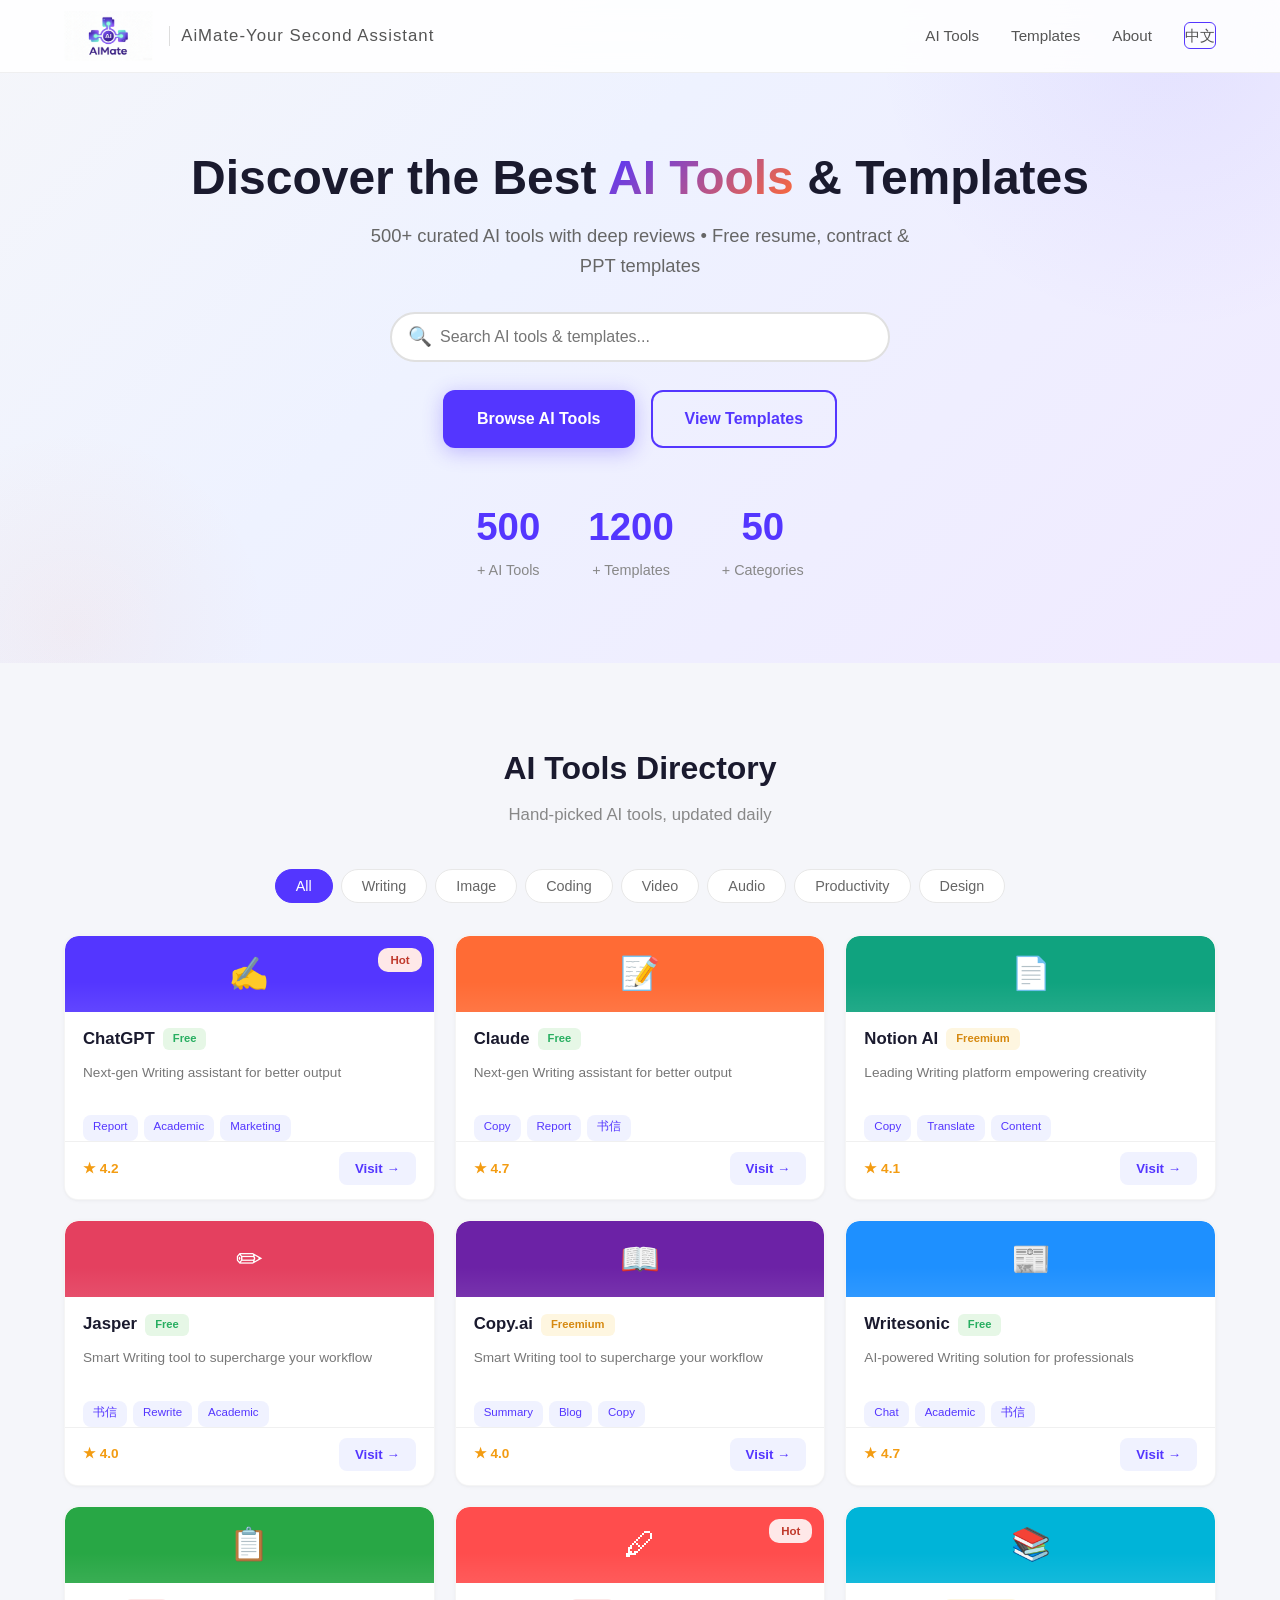
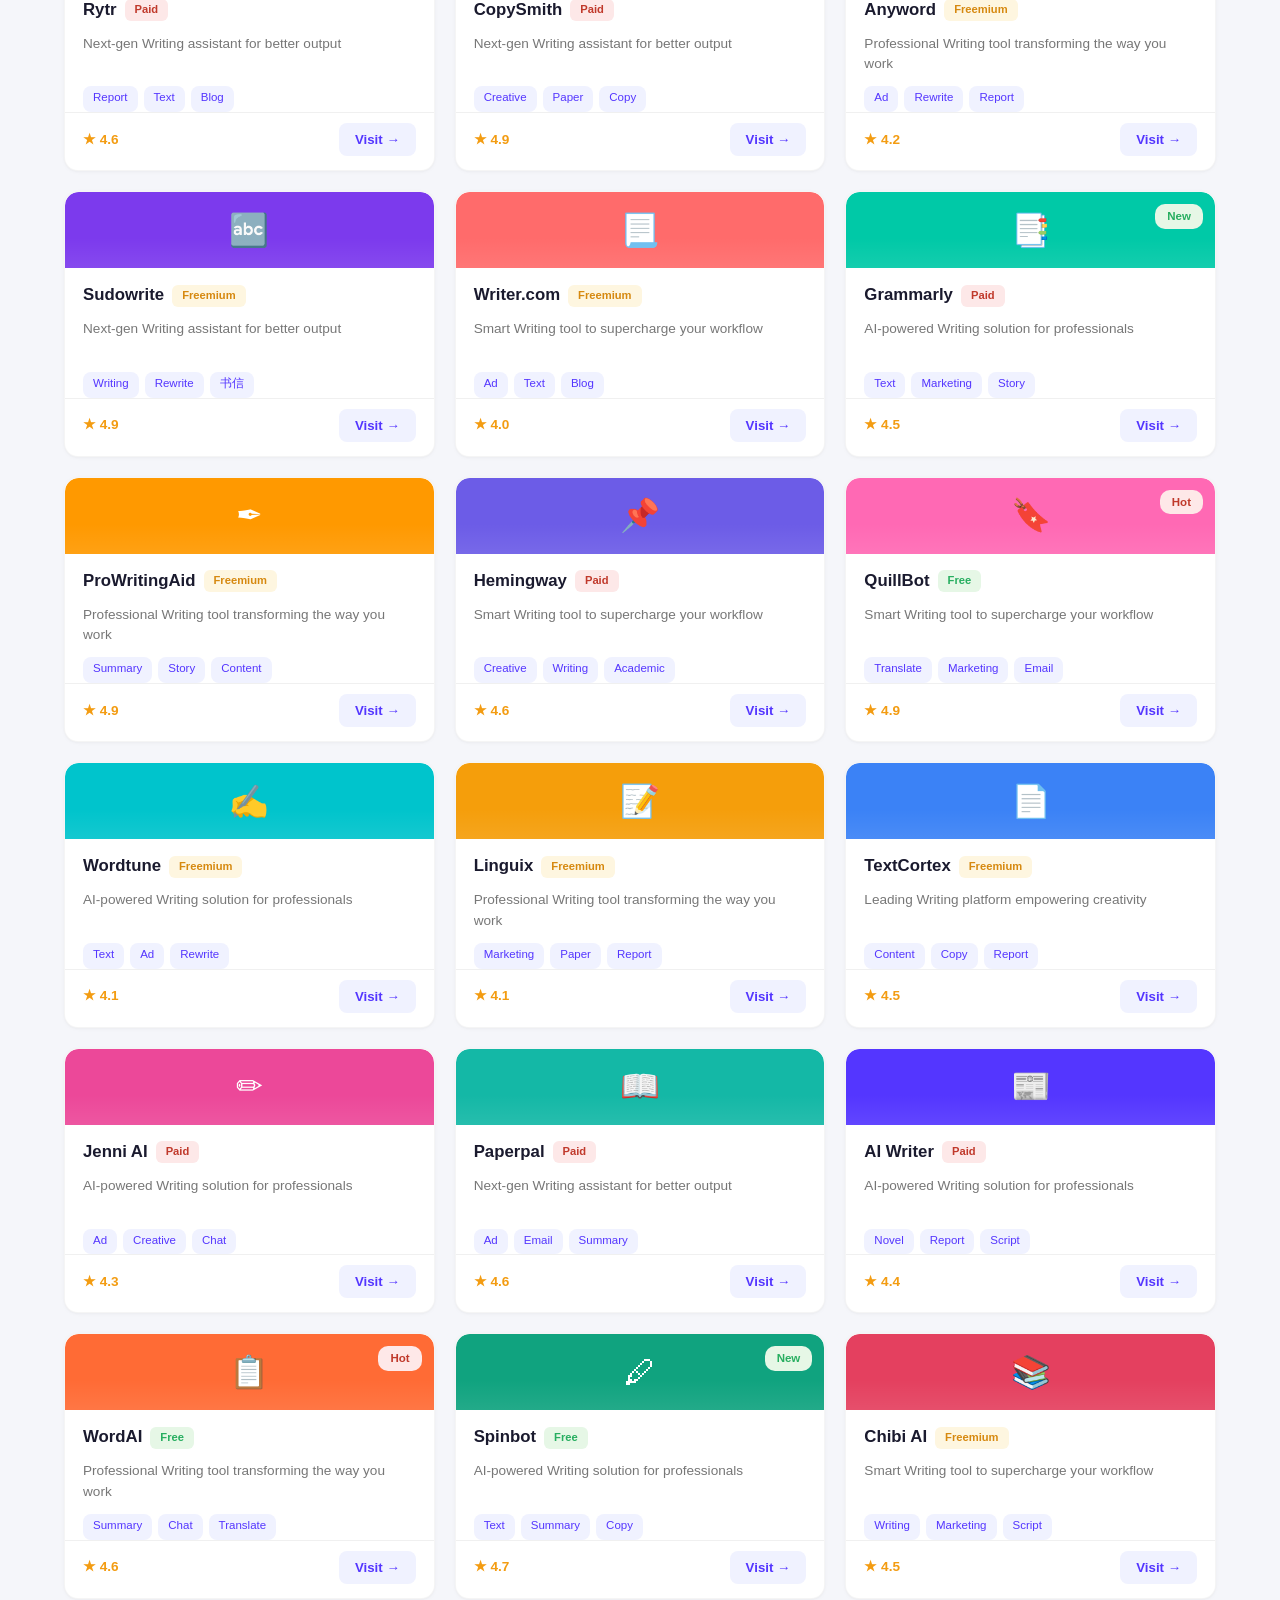
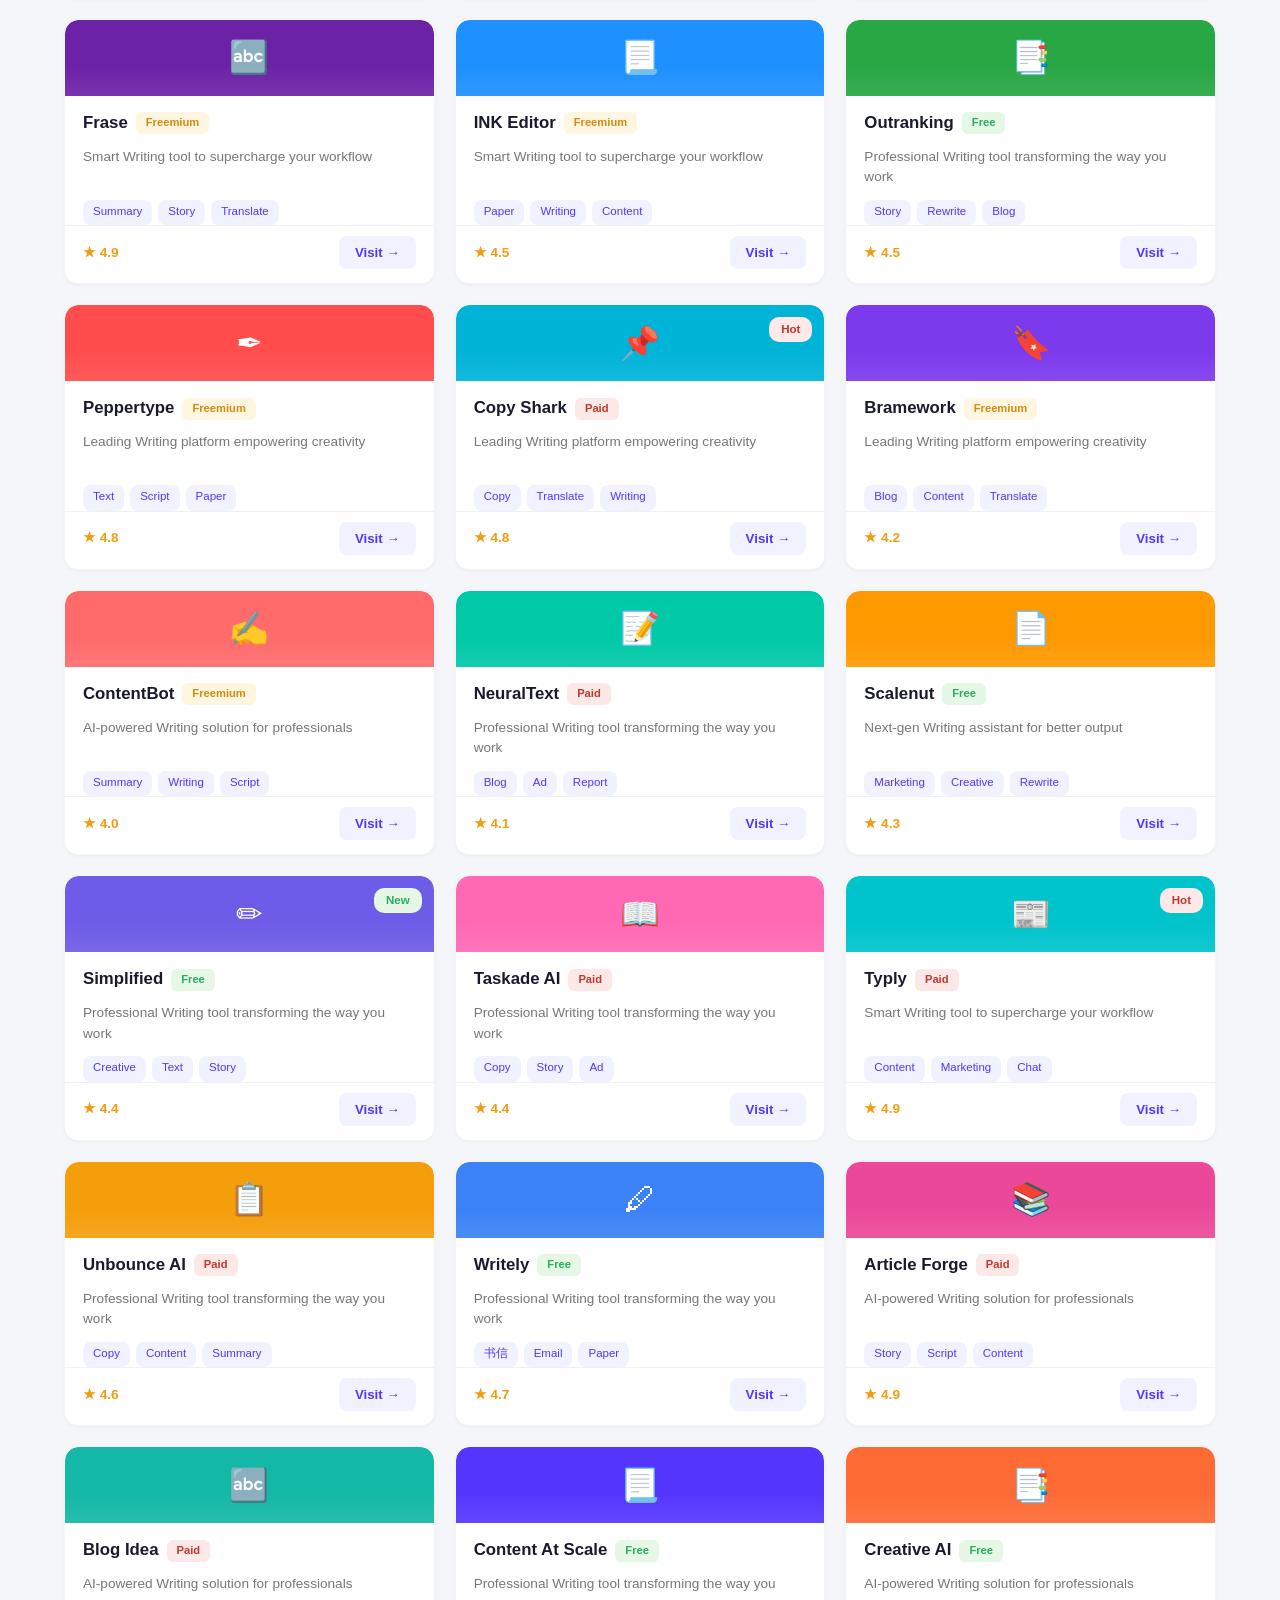
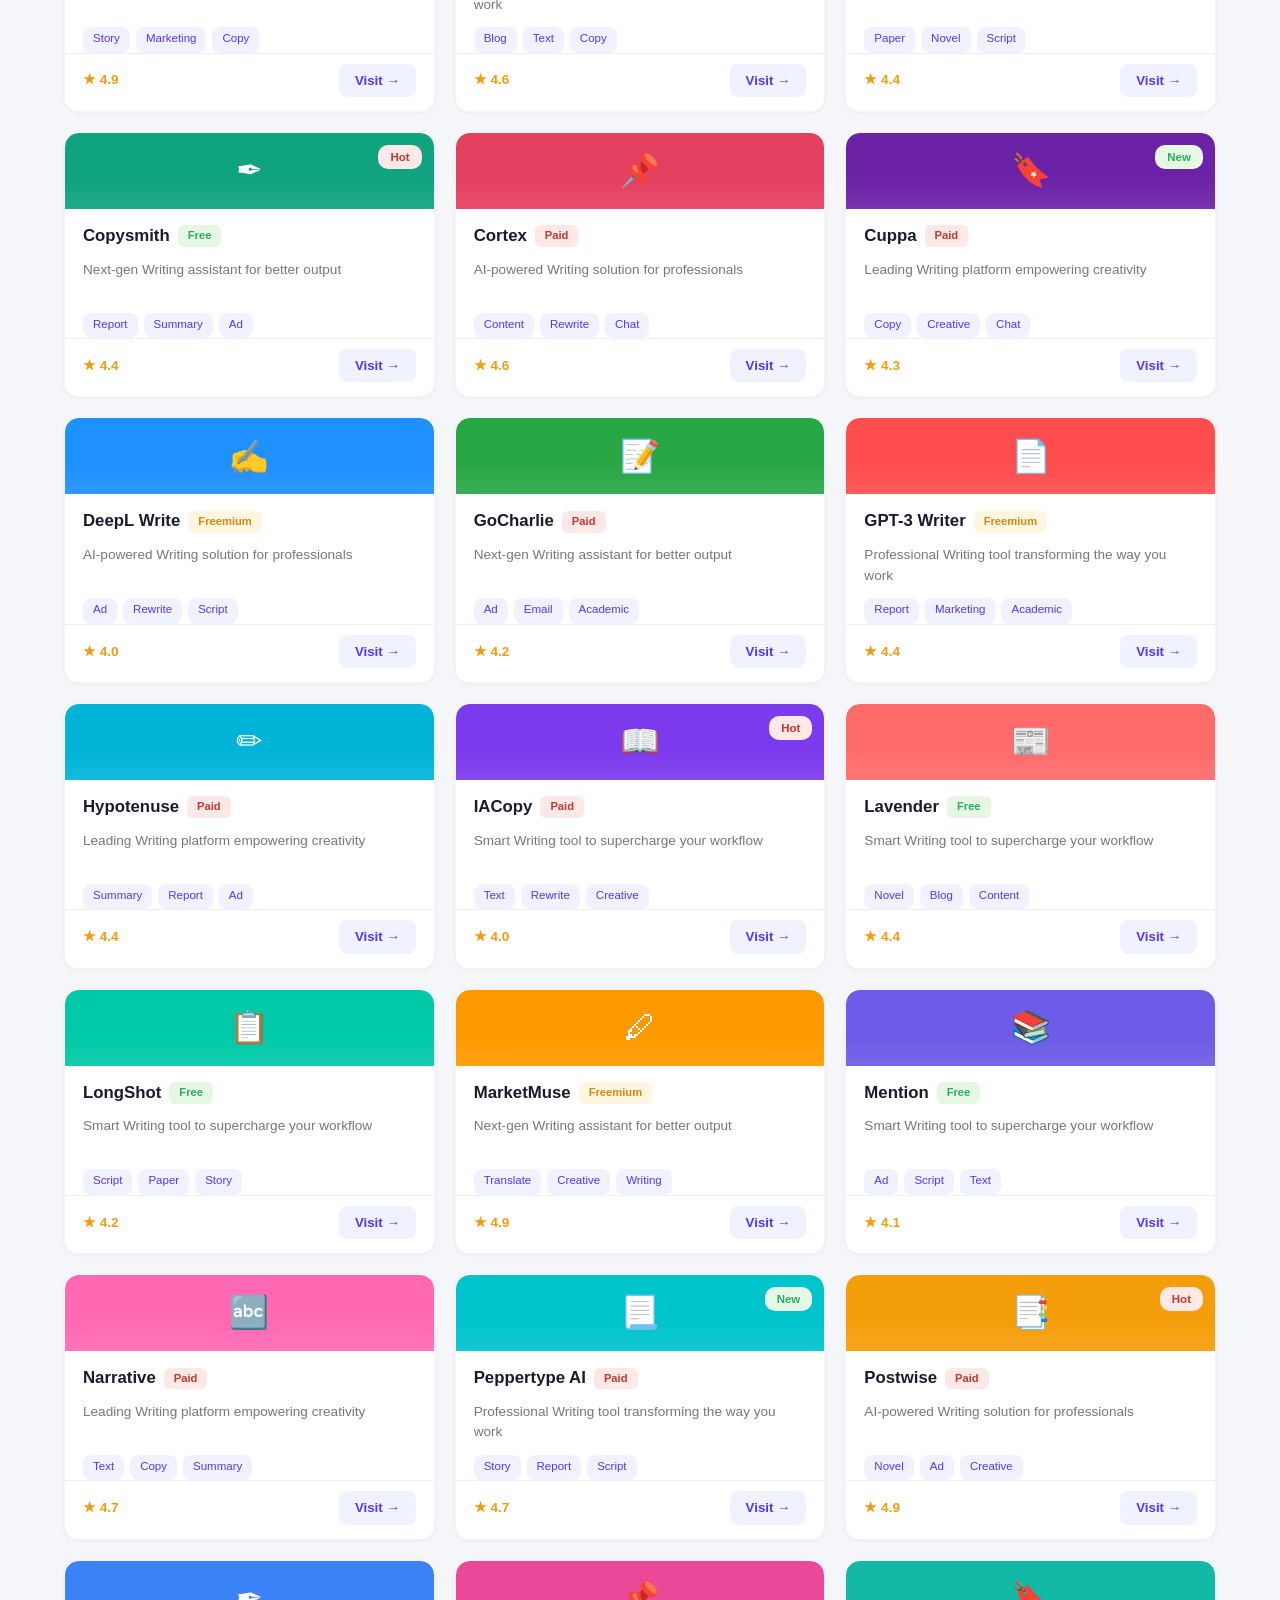
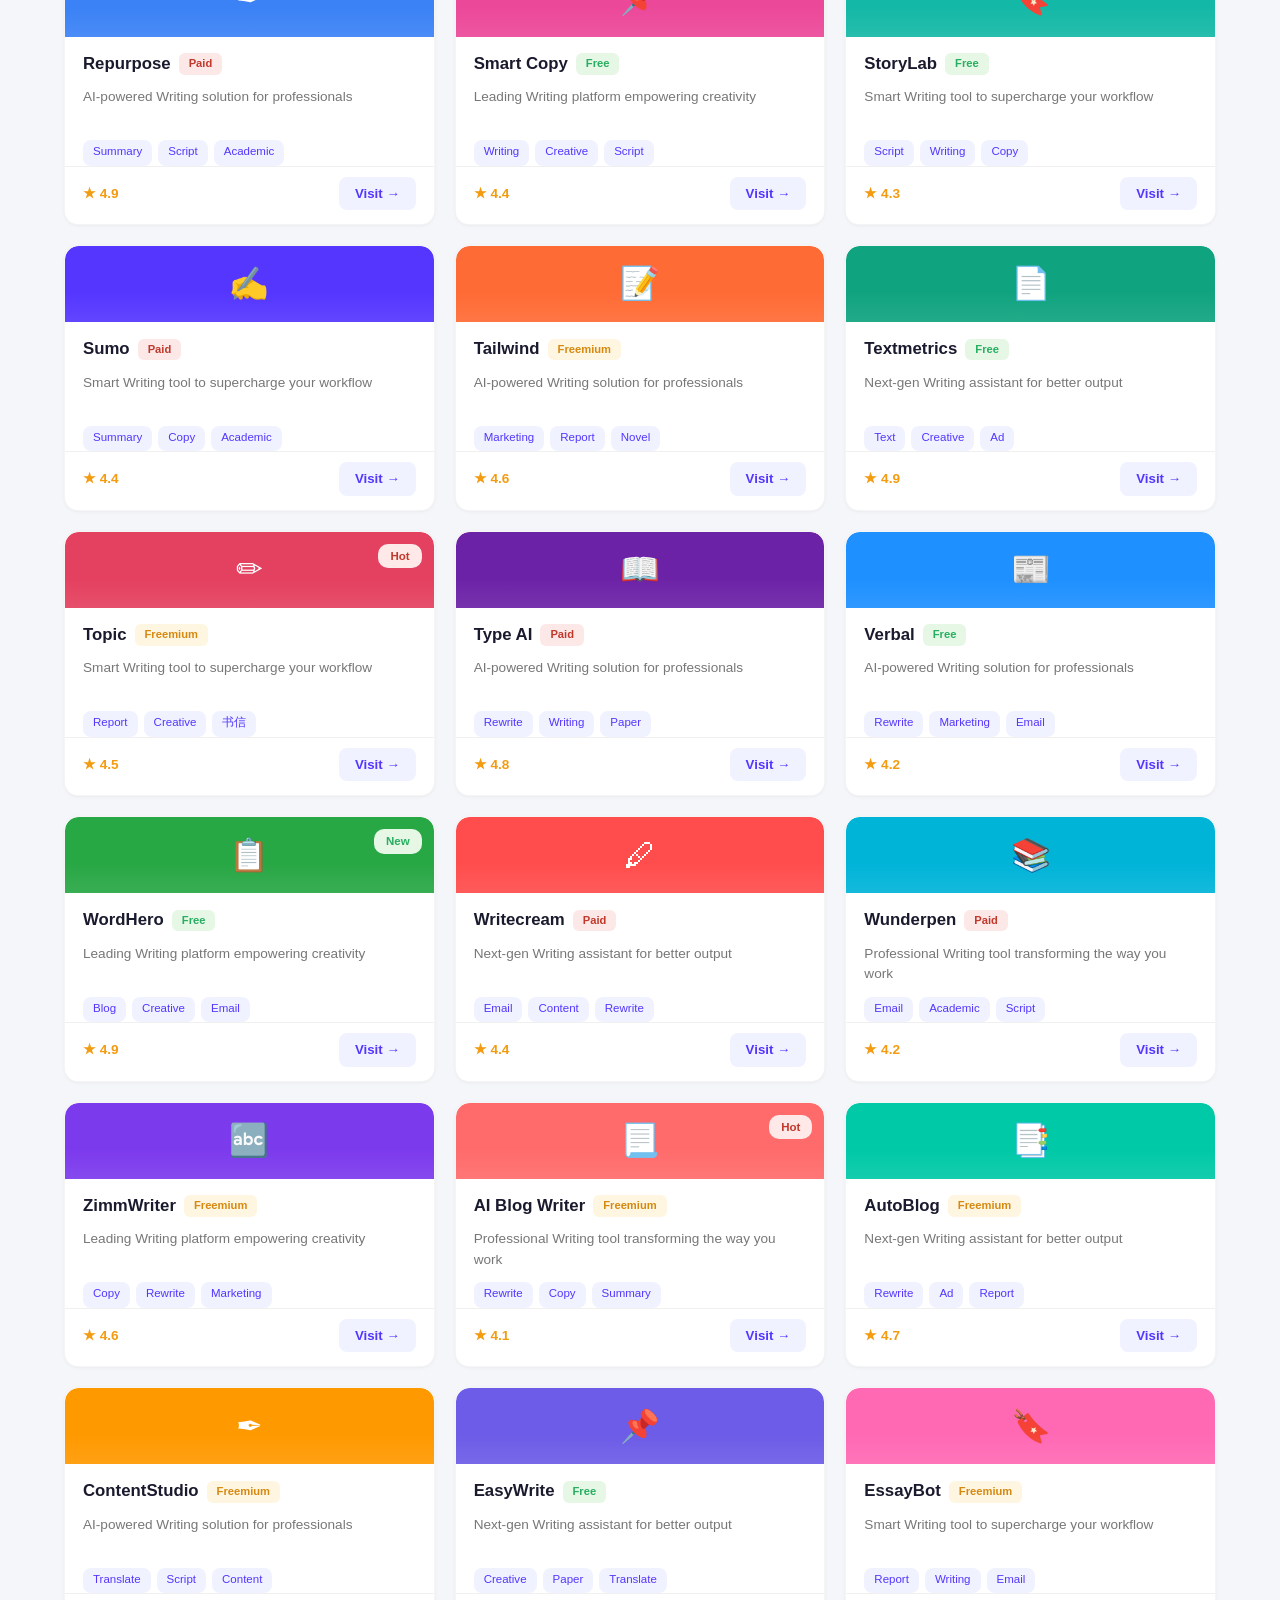
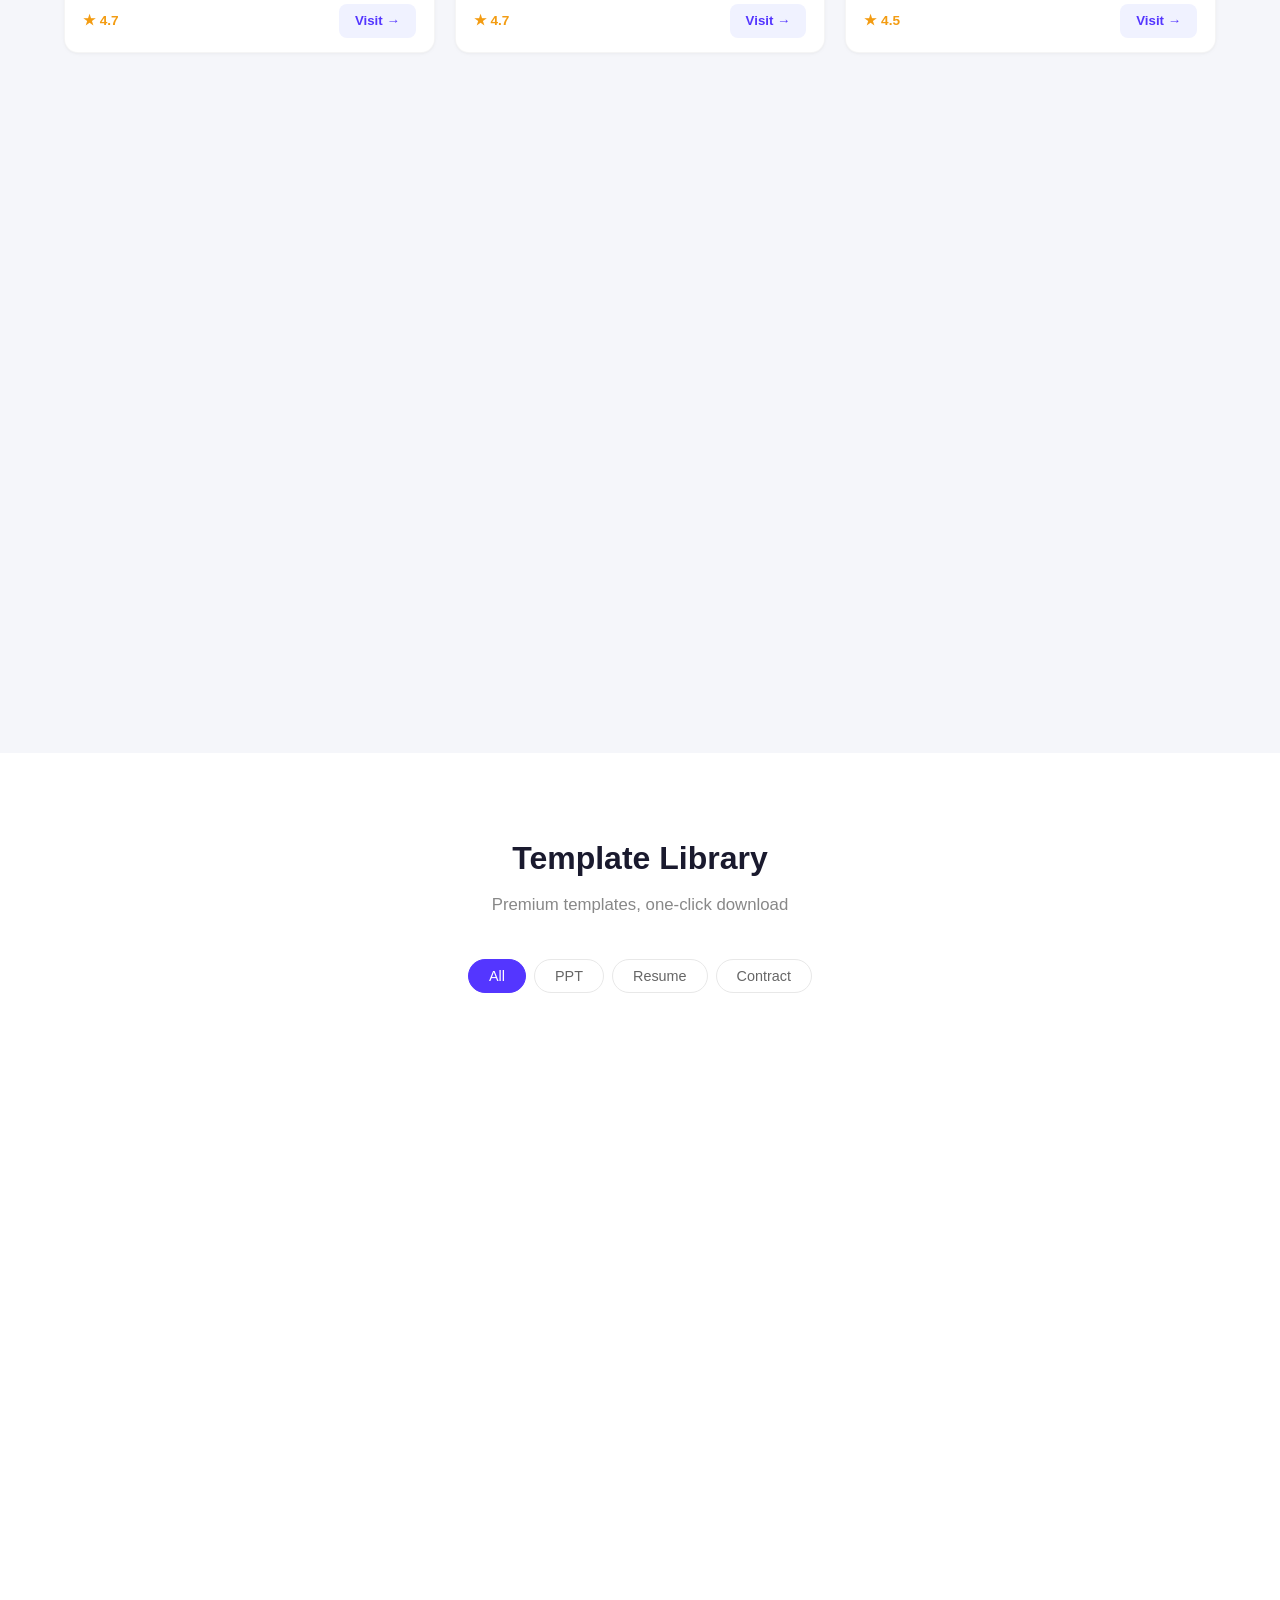
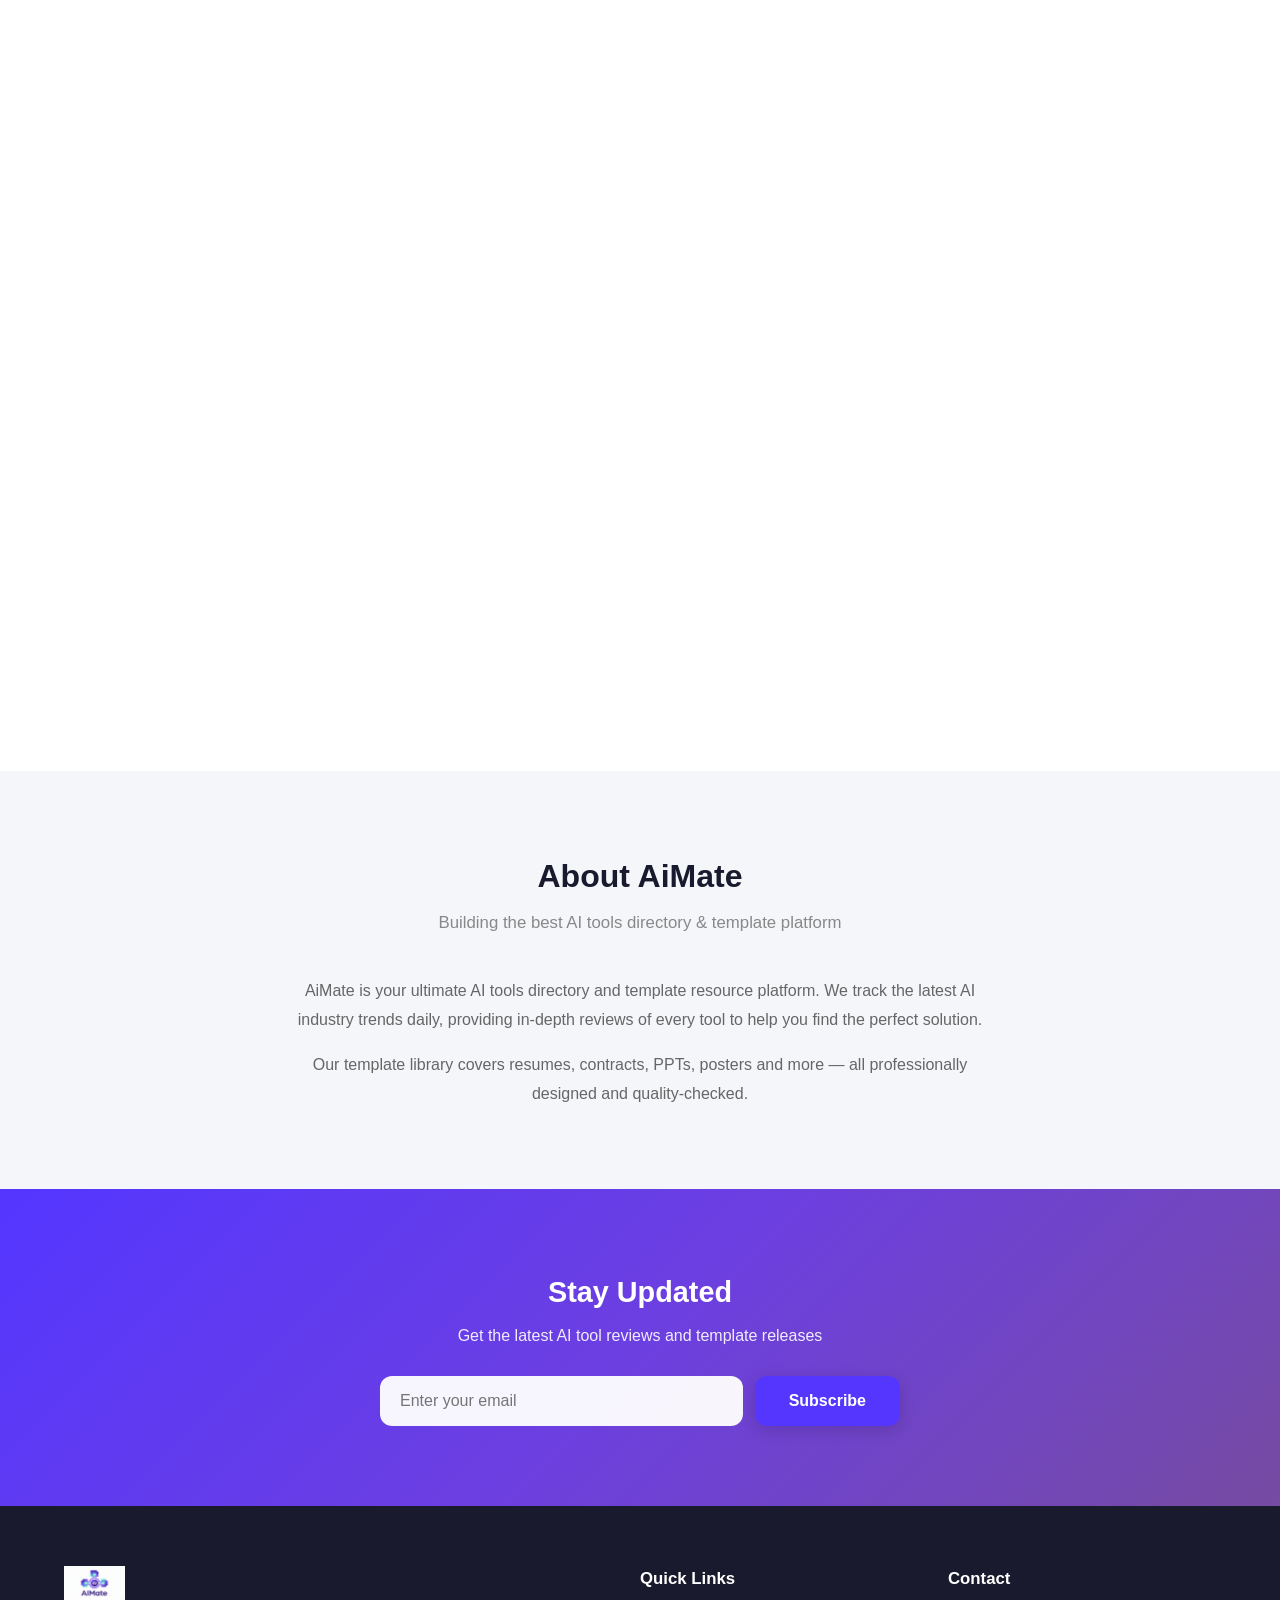
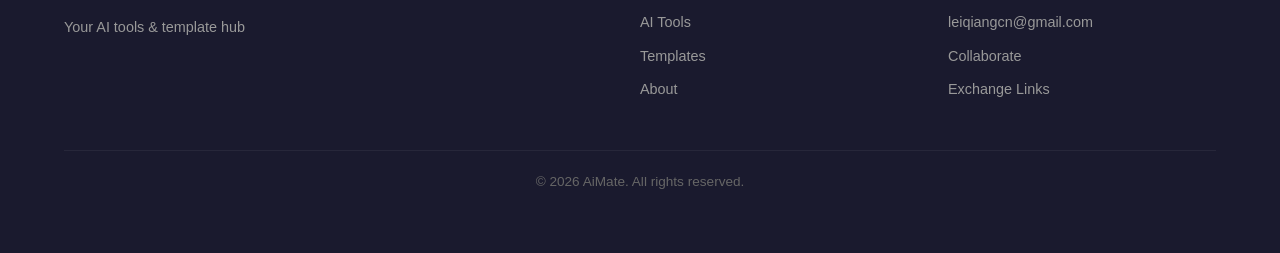
==== commit 786656a4: "Add agent-qa to the Chinese and English tool catalogs Signed-off-by: vostride <pranshuchittora@users" ====
--- a/index-en.html
+++ b/index-en.html
@@ -5434,6 +5434,24 @@
                 <div class="card-footer">
                     <span class="rating">★ 4.7</span>
                     <a href="https://www.weaviate.com" target="_blank" rel="nofollow noopener" class="btn-visit">Visit →</a>
+                </div>
+            </div>
+
+            <div class="tool-card" data-category="code" data-name="agent-qa">
+                <div class="card-icon" style="background:#3B82F6">🧪</div>
+                <div class="card-body">
+                    <div class="title-row">
+                        <h3>agent-qa</h3>
+                        <div class="card-price">Model costs vary</div>
+                    </div>
+                    <p>AI testing for web, Android and iOS with persistent memidex memory, validated self-improvement, MCP integration and reviewable run evidence.</p>
+                    <div class="card-tags">
+                        <span>MCP</span><span>memidex</span><span>QA</span>
+                    </div>
+                </div>
+                <div class="card-footer">
+                    <span class="rating">Not rated</span>
+                    <a href="https://vostride.com" target="_blank" rel="nofollow noopener" class="btn-visit">Visit →</a>
                 </div>
             </div>
 
@@ -10619,5 +10637,16 @@
 <button class="back-to-top" id="backToTop" aria-label="Back to top">↑</button>
 
 <script src="js/main.js"></script>
+
+<script>
+var _hmt = _hmt || [];
+(function() {
+  var hm = document.createElement("script");
+  hm.src = "https://hm.baidu.com/hm.js?ea770e8c7c1421f1c583720c17cb346e";
+  var s = document.getElementsByTagName("script")[0]; 
+  s.parentNode.insertBefore(hm, s);
+})();
+</script>
+
 </body>
 </html>
